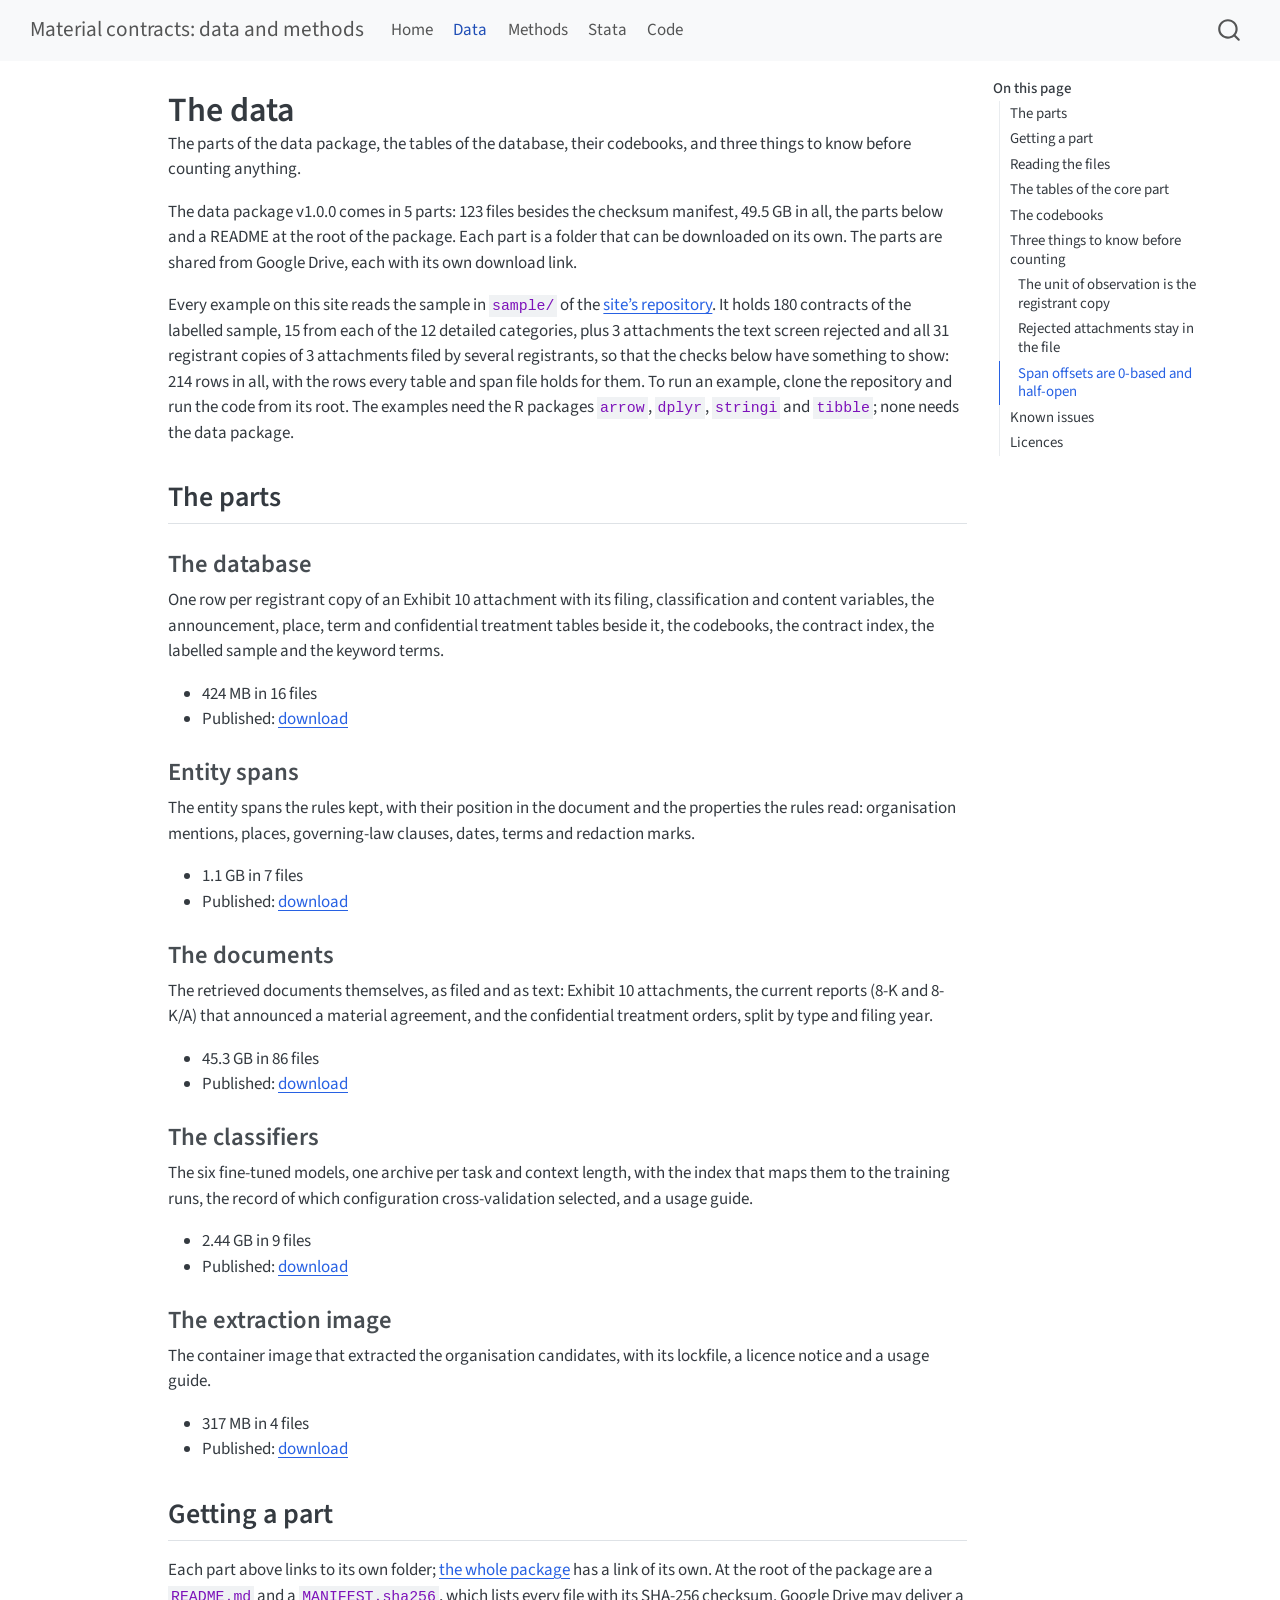
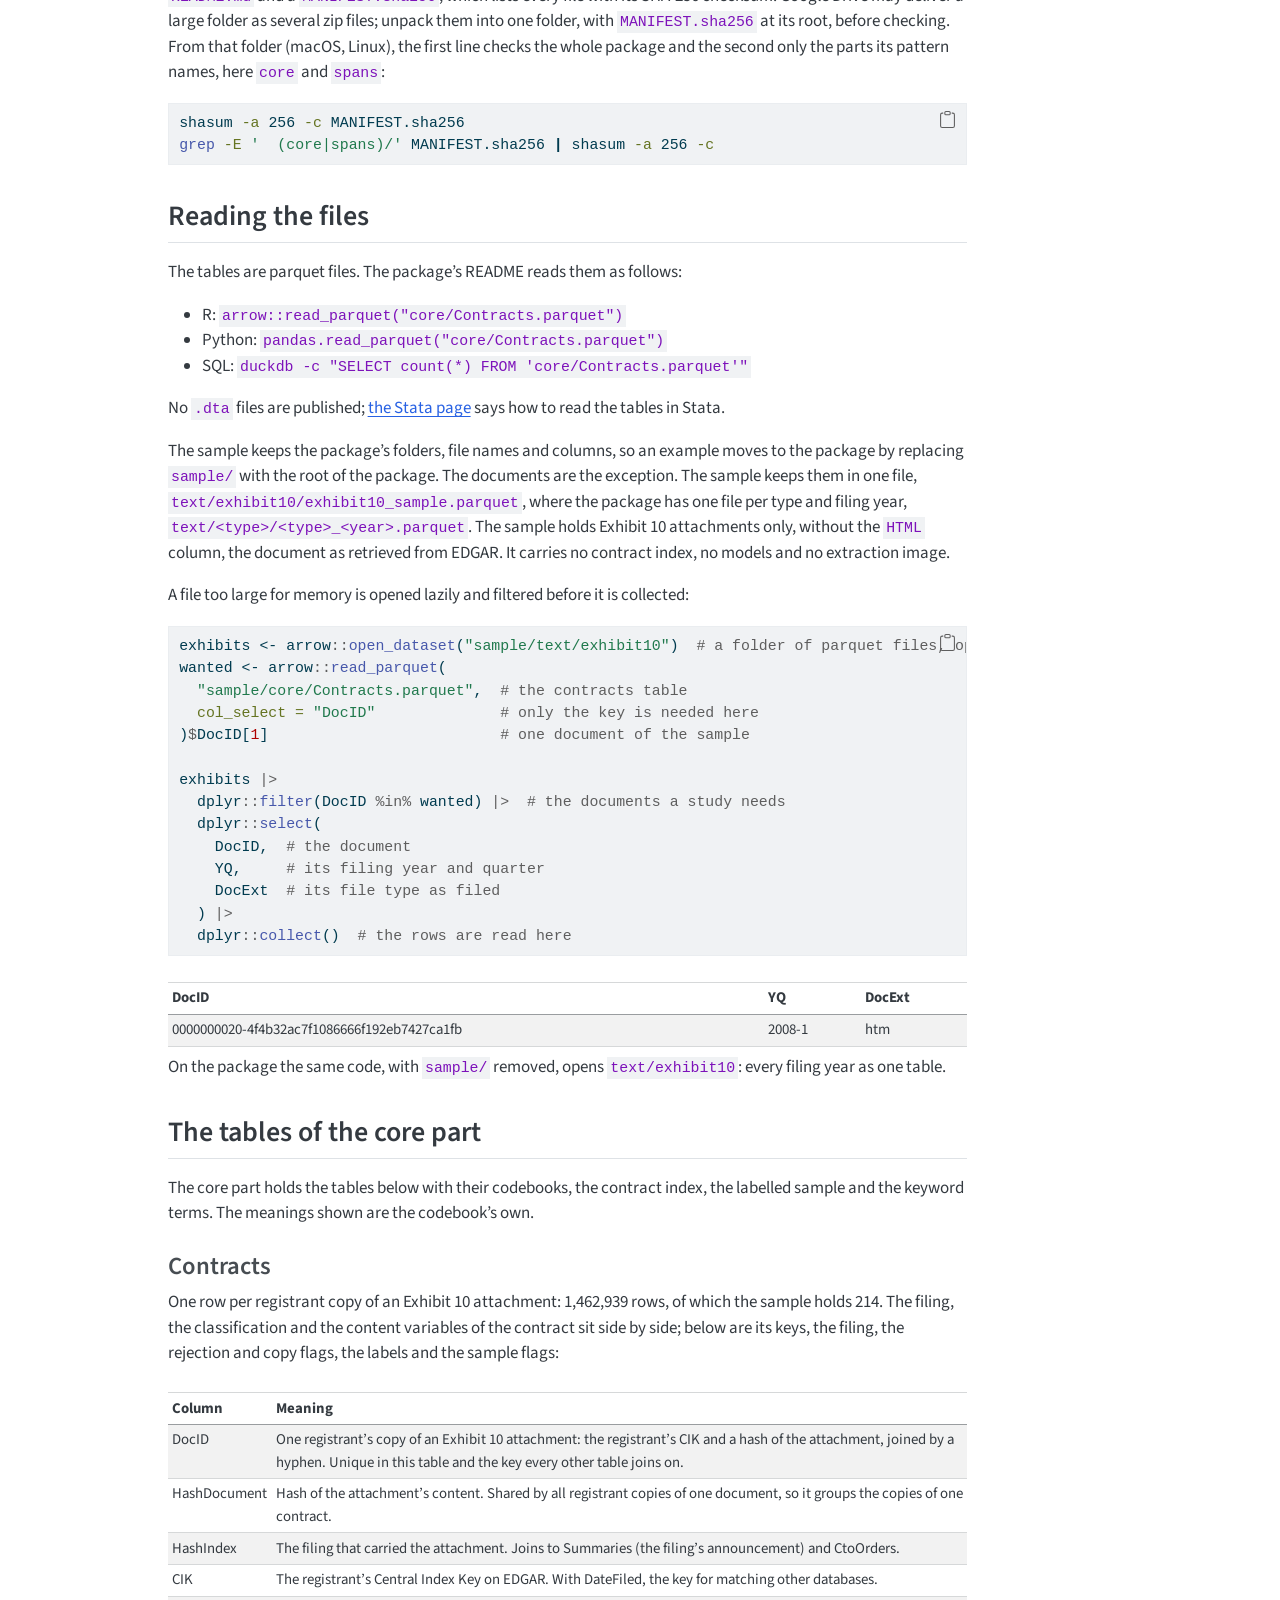
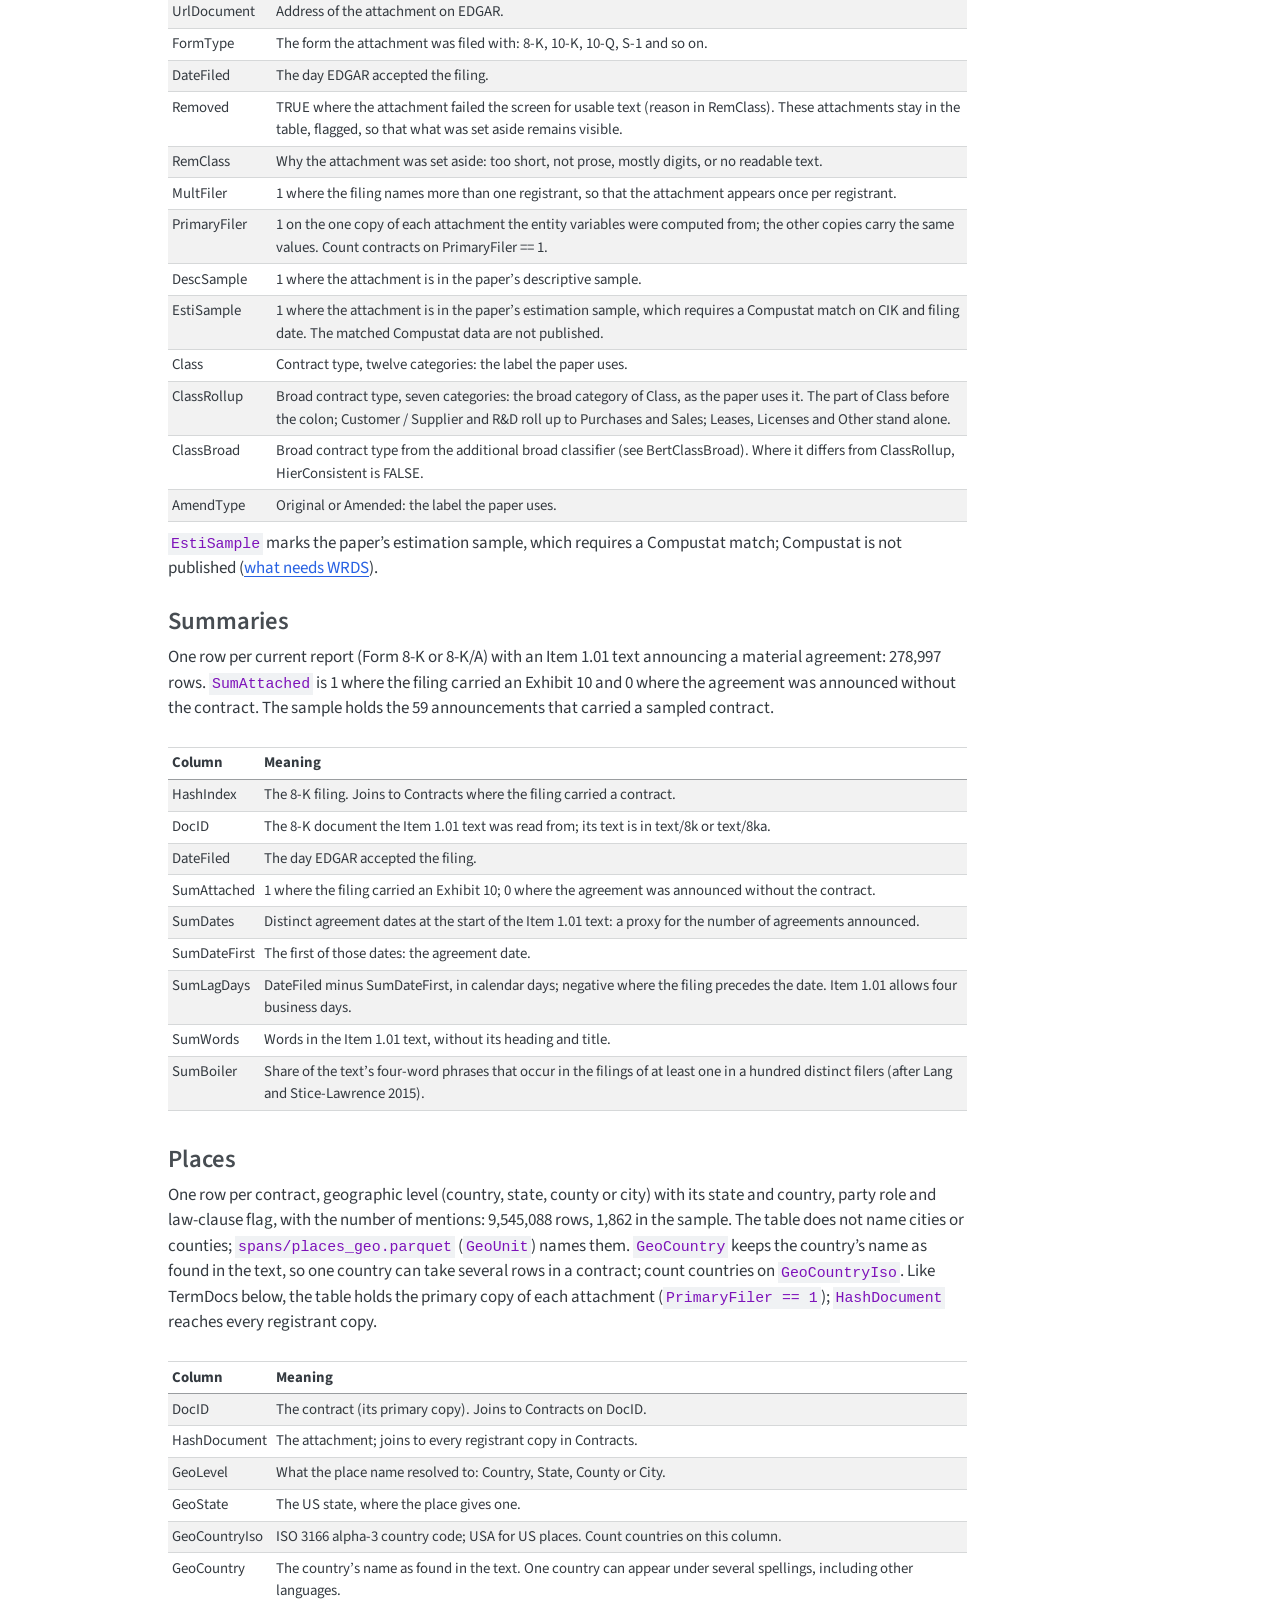
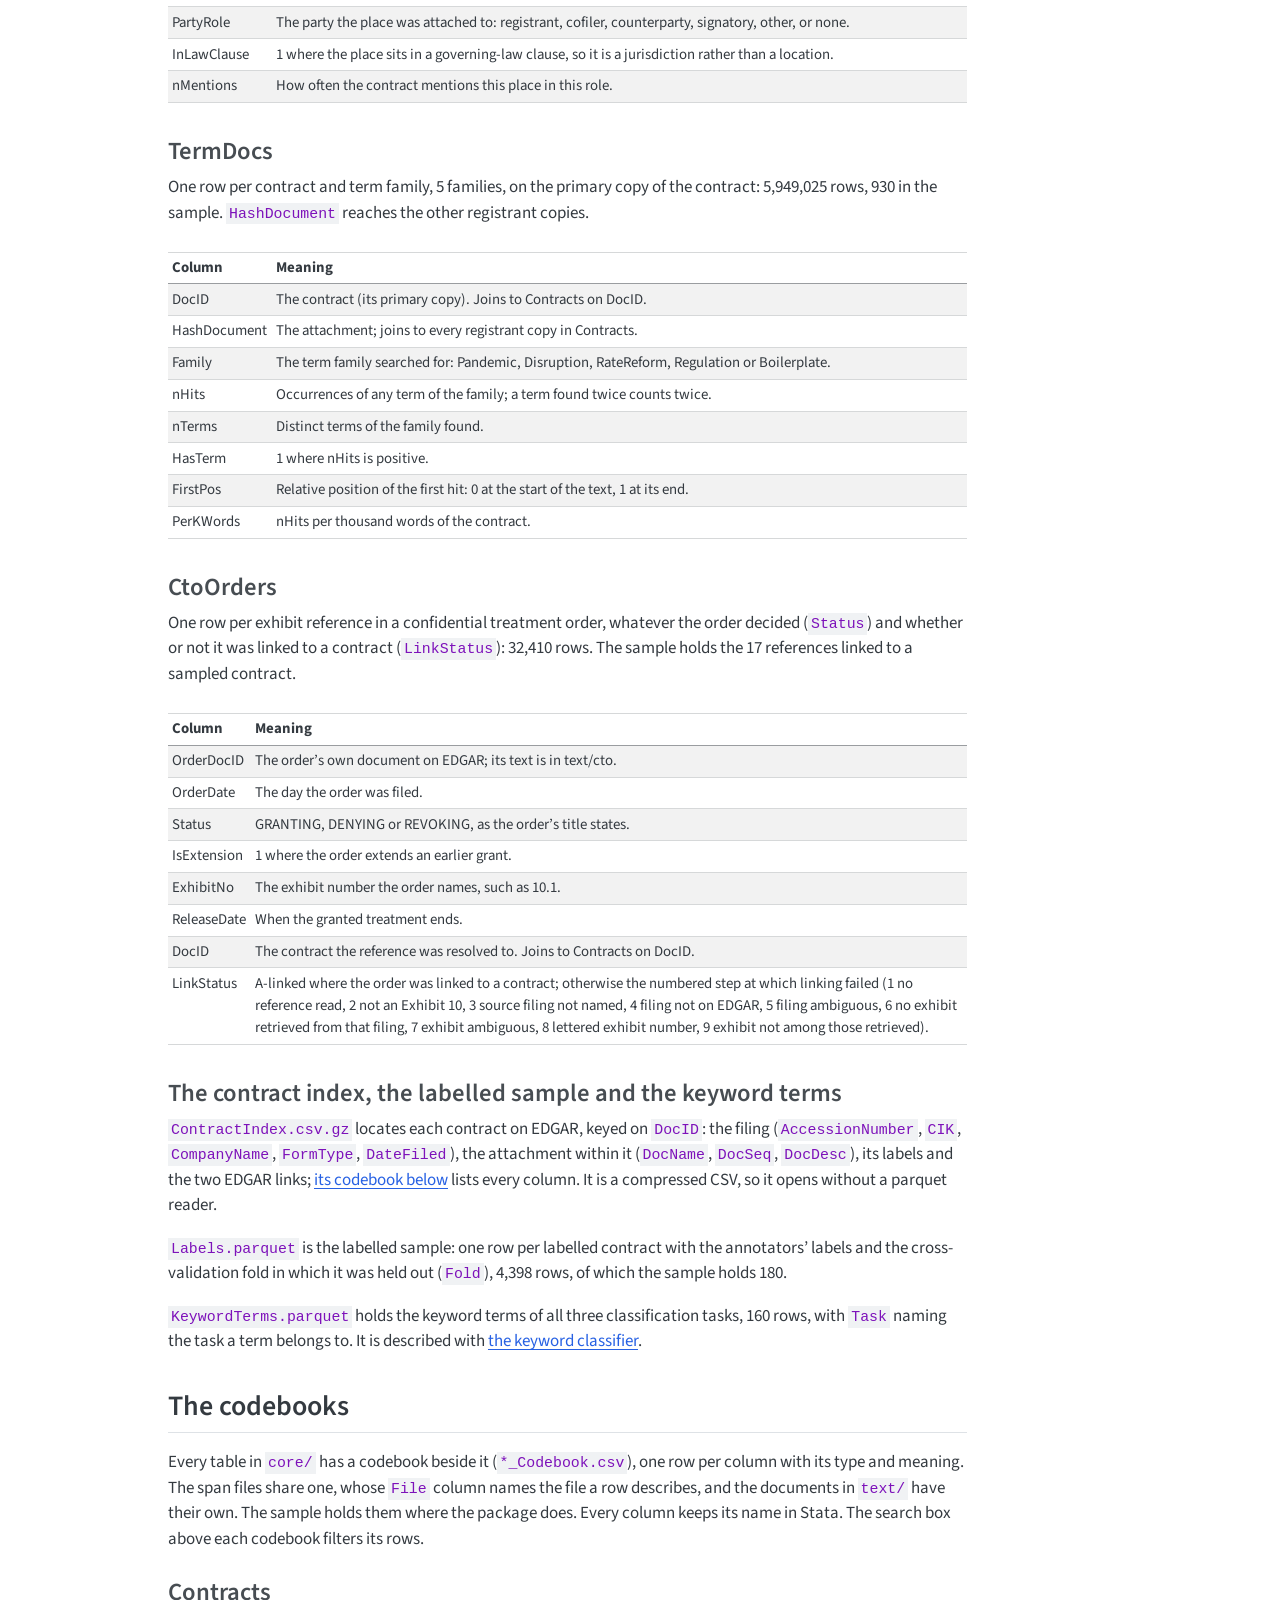
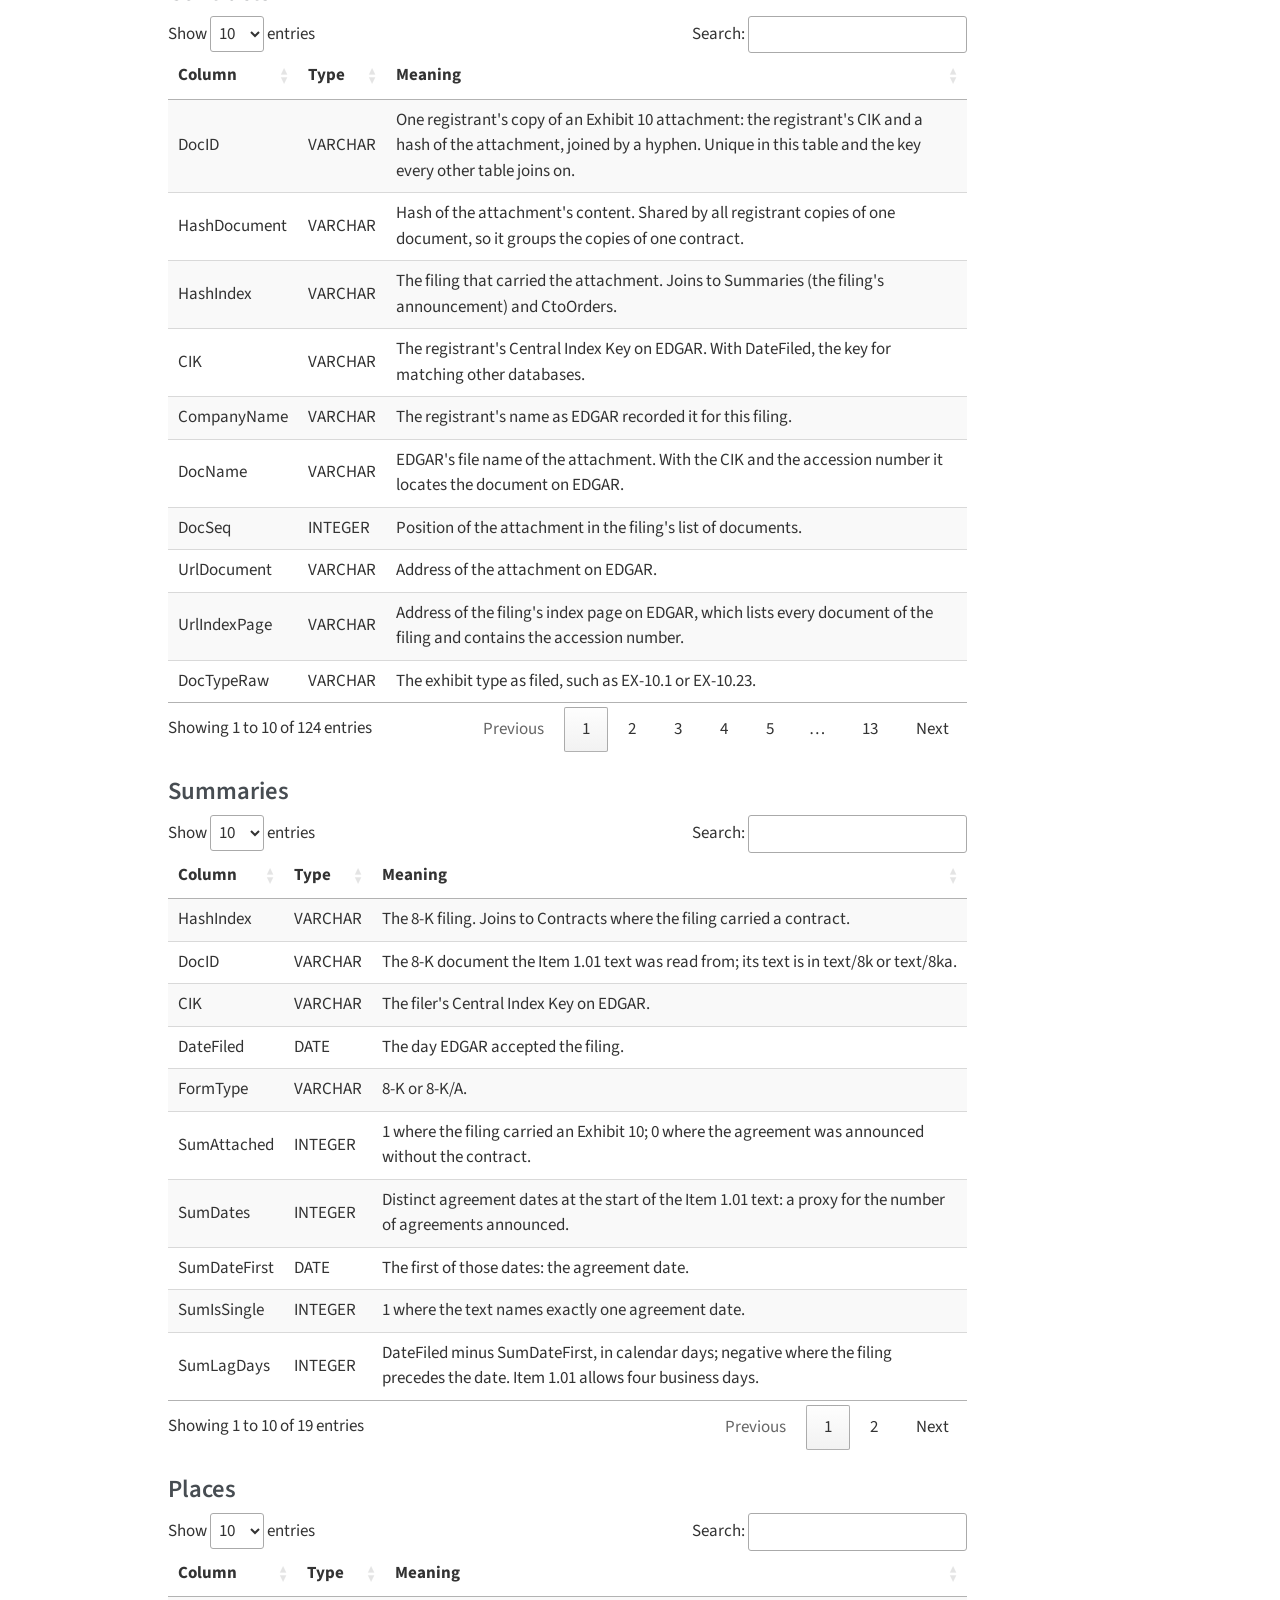
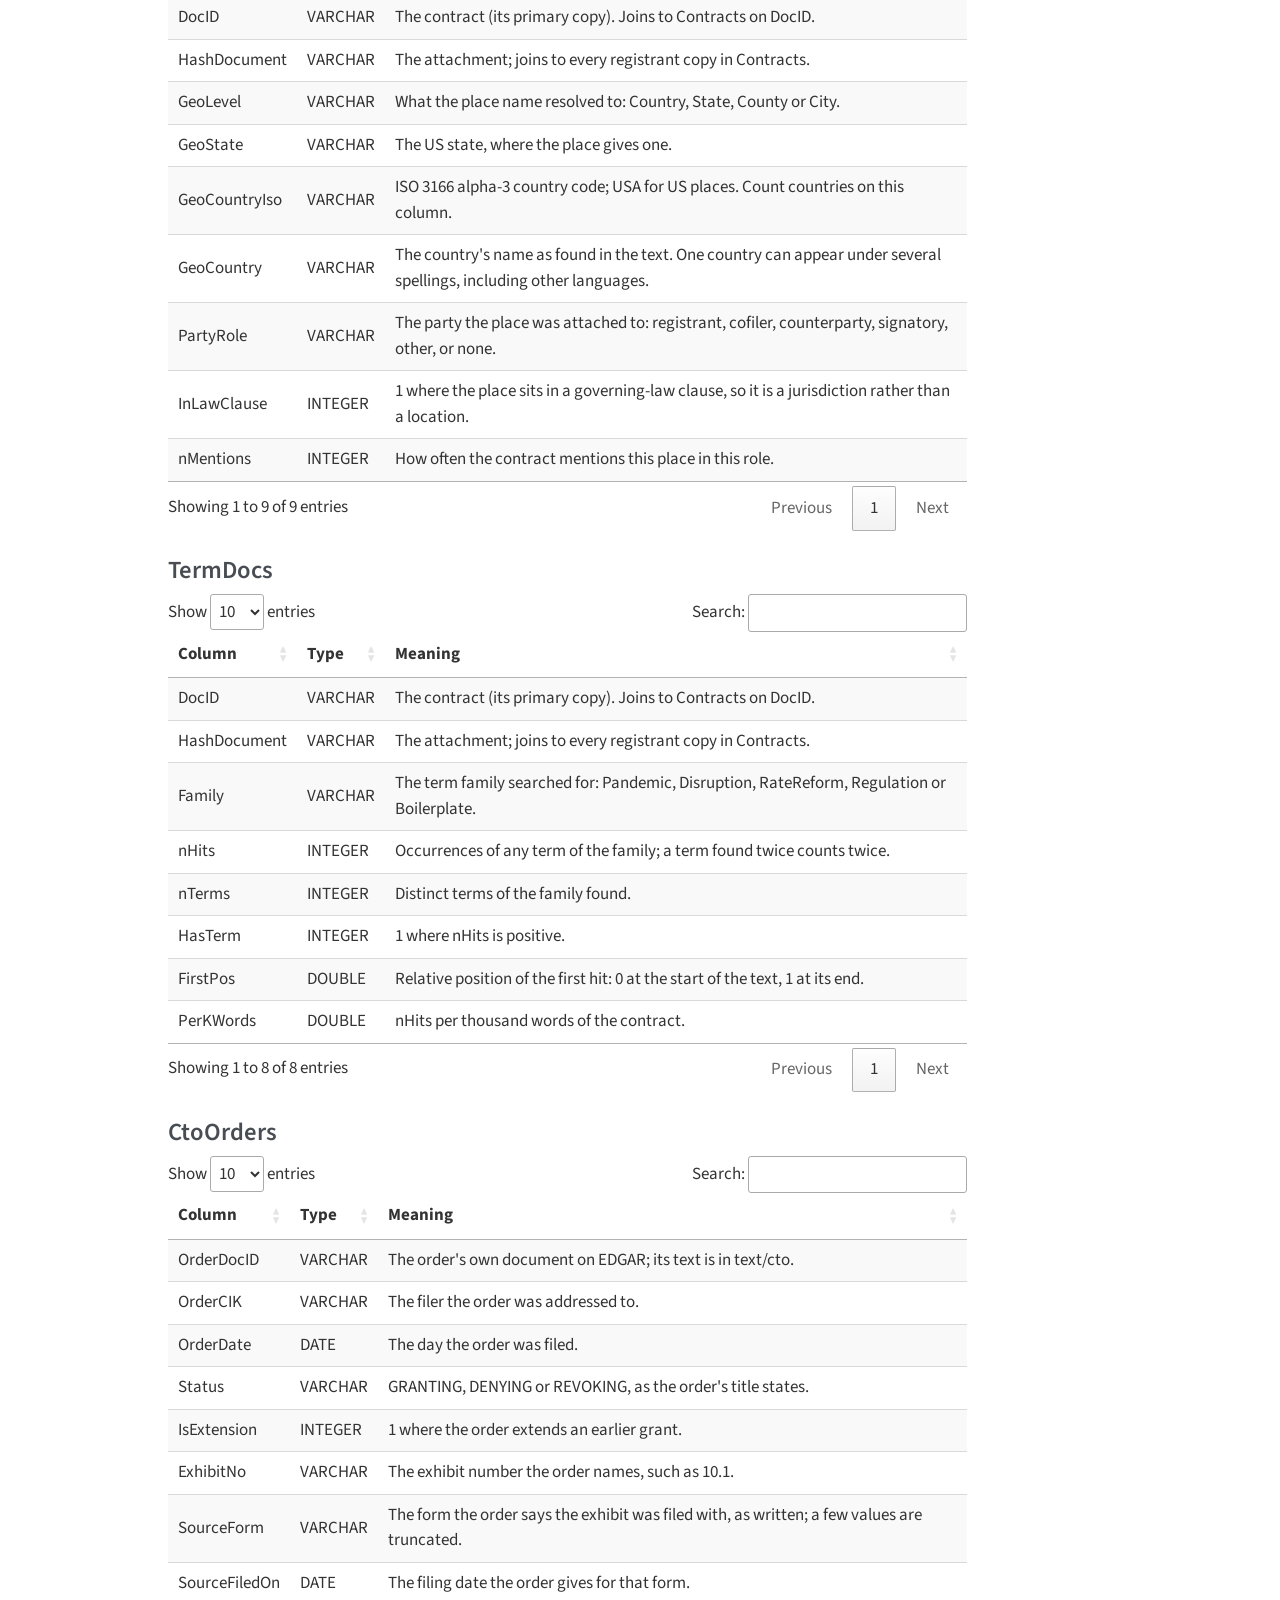
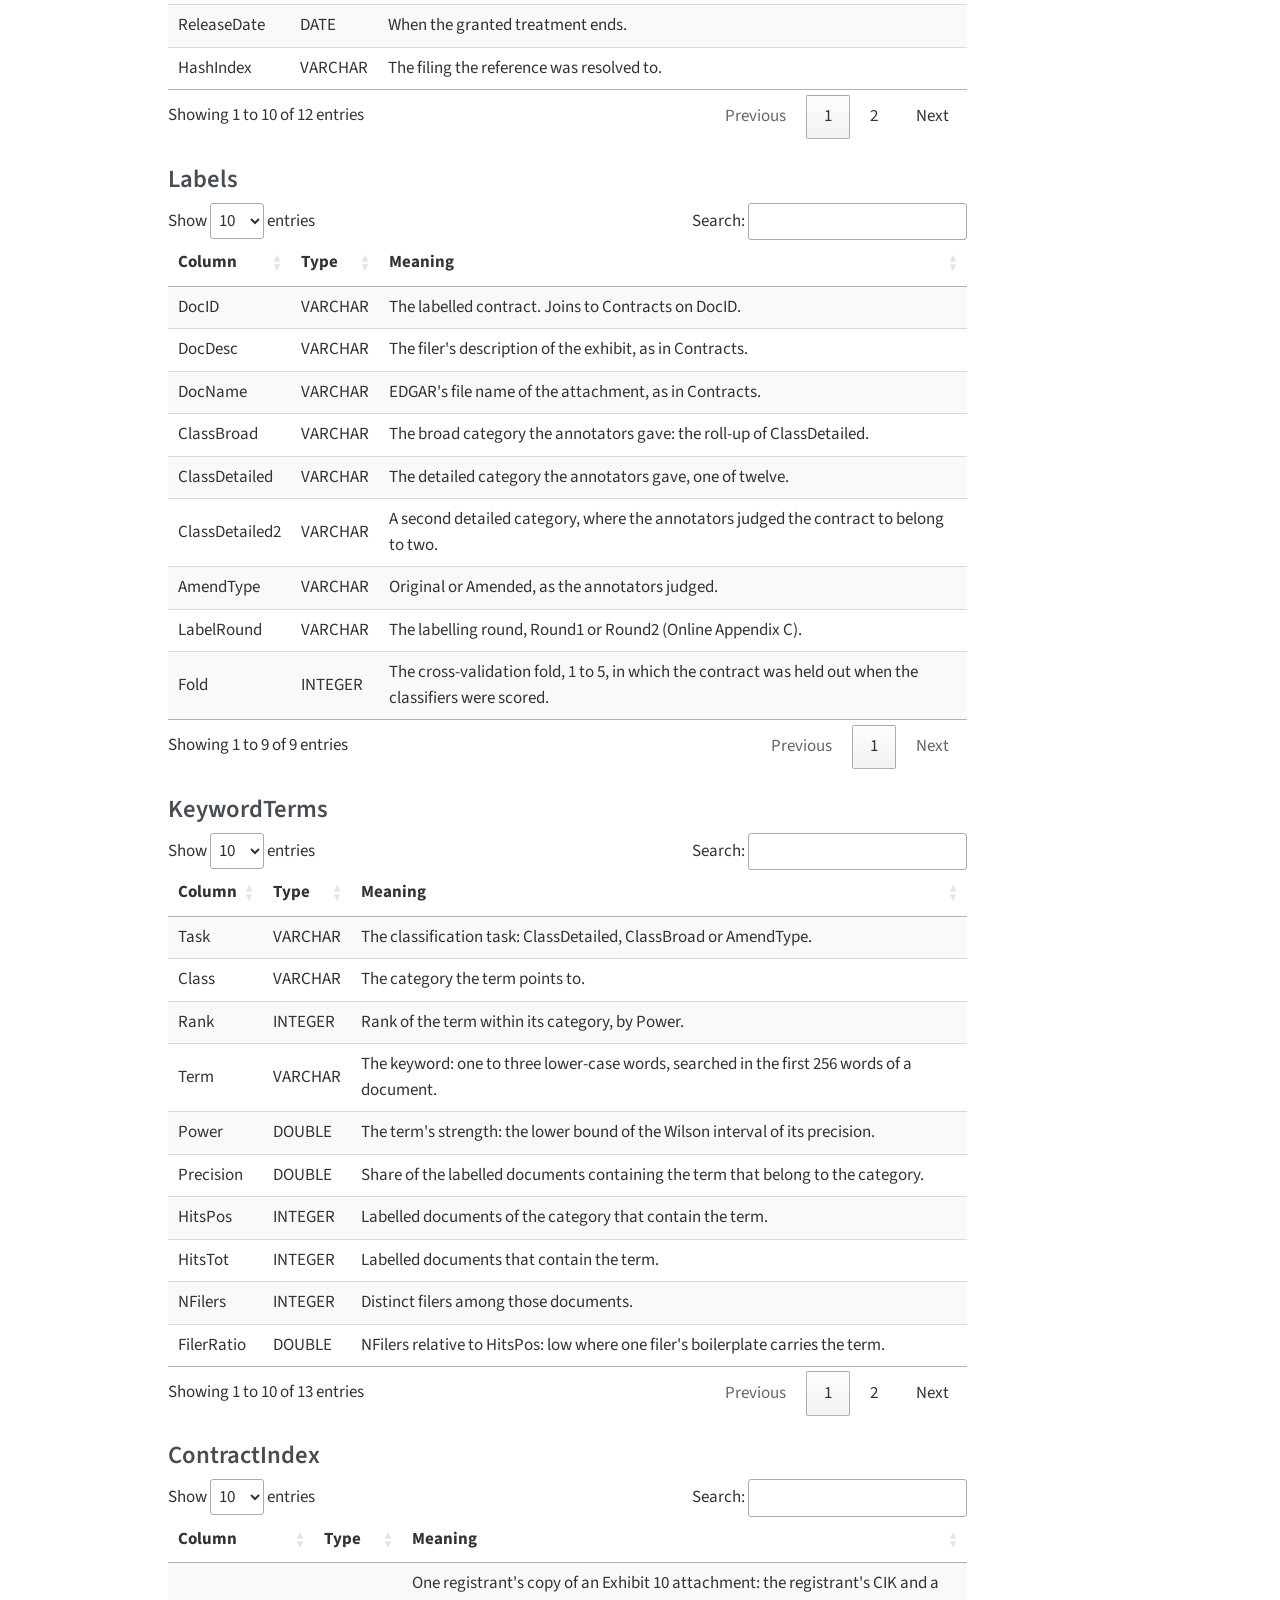
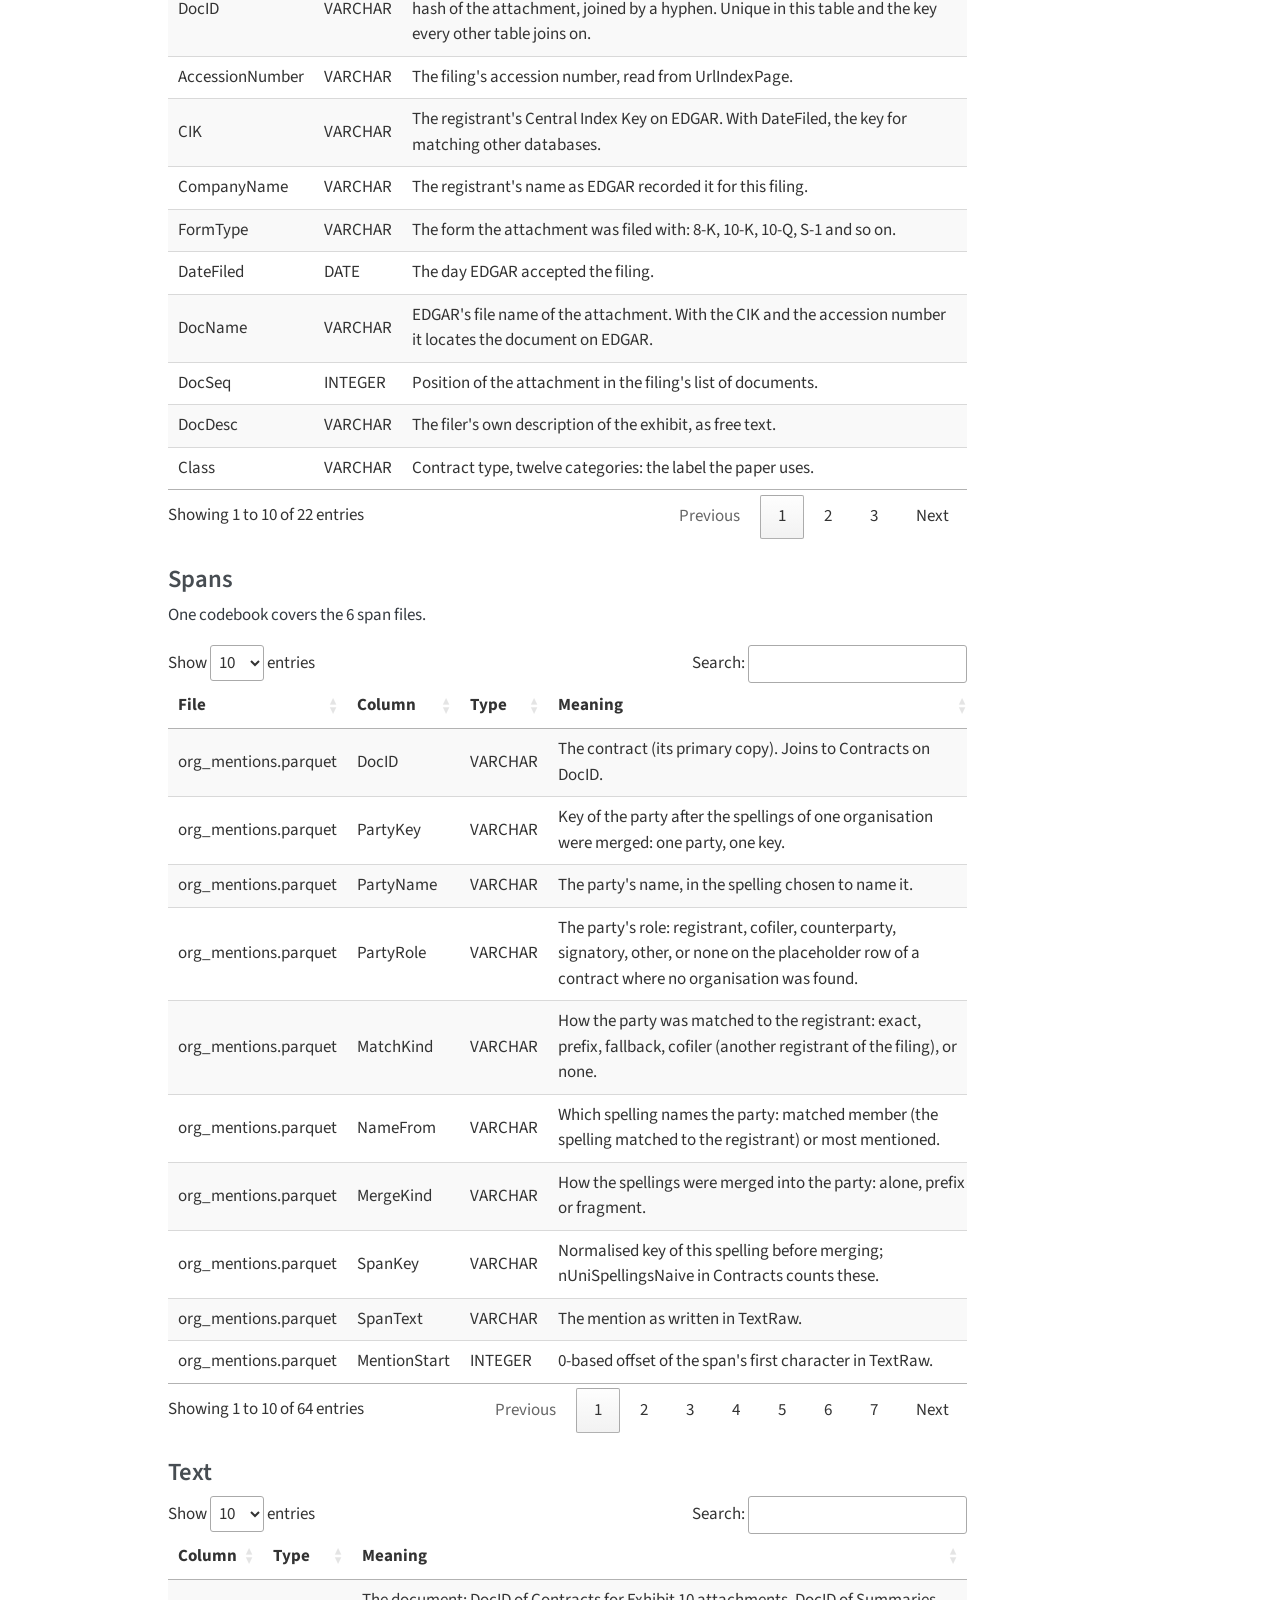
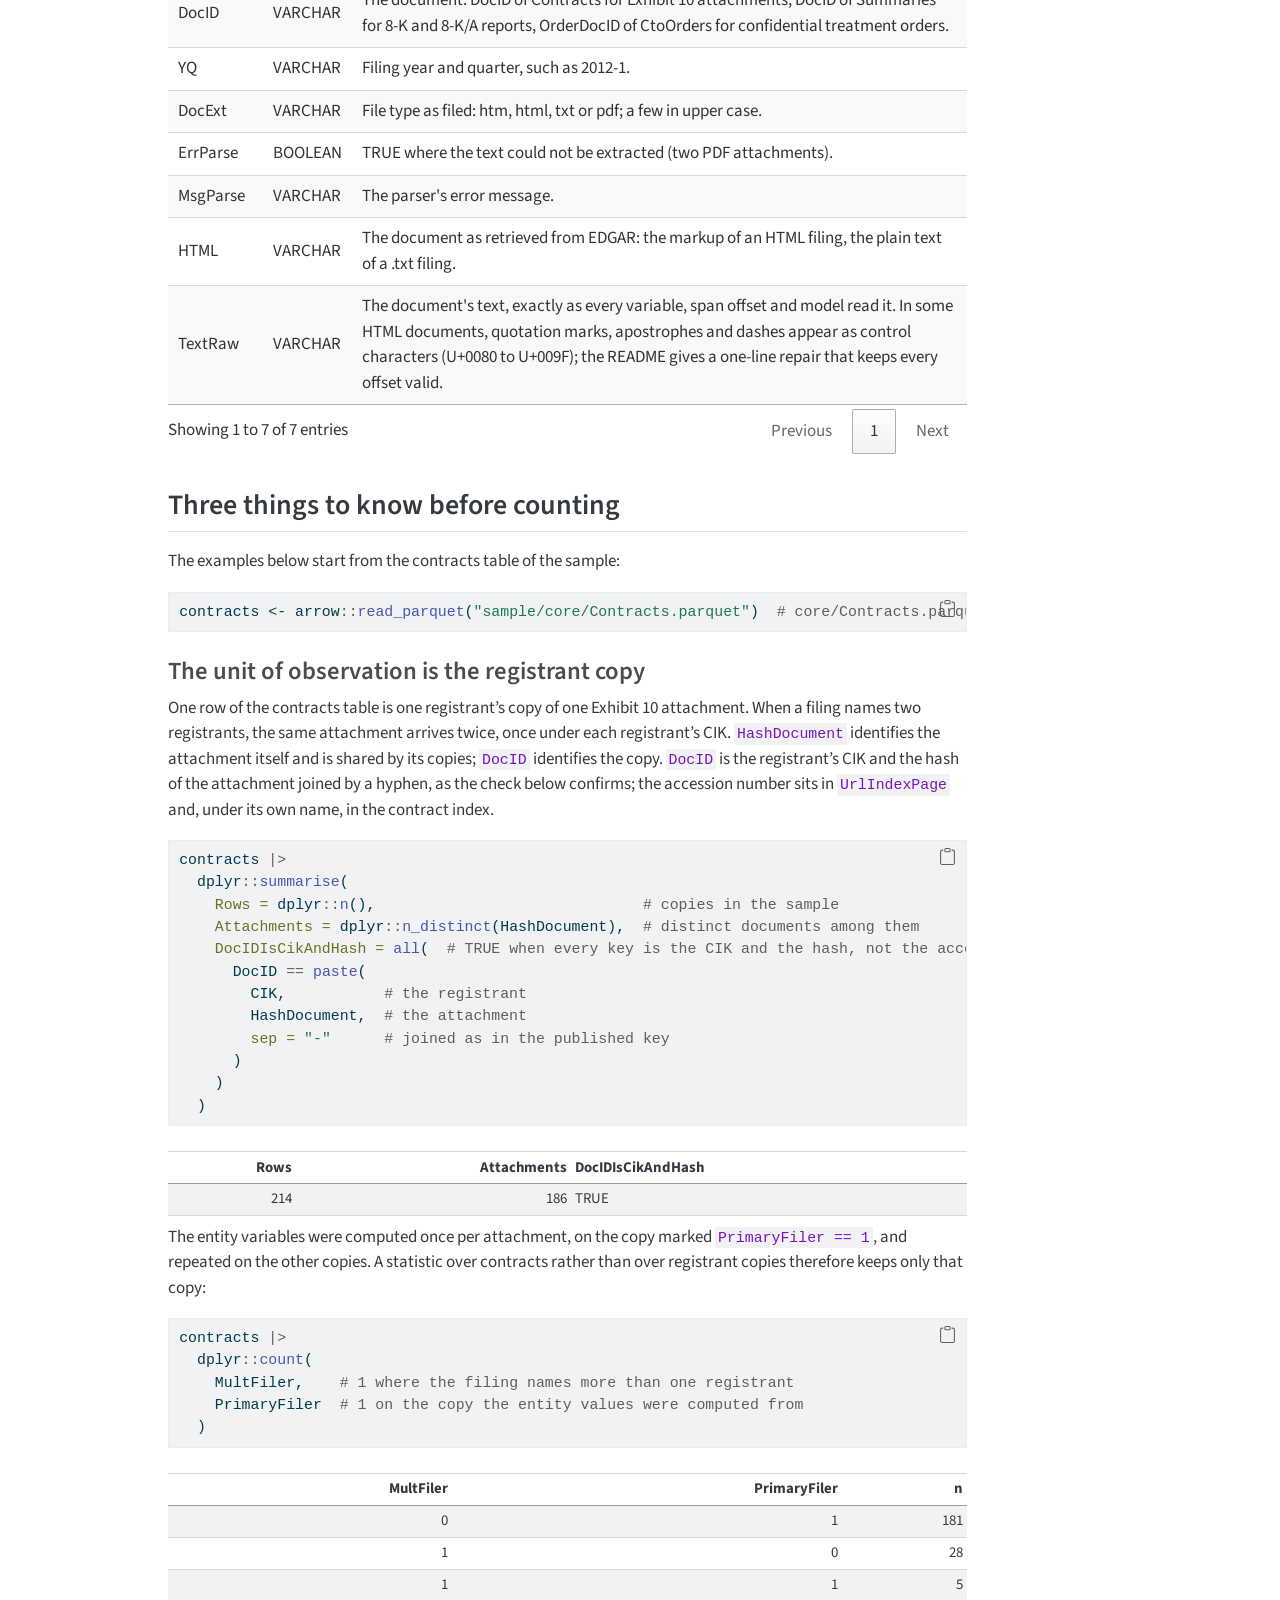
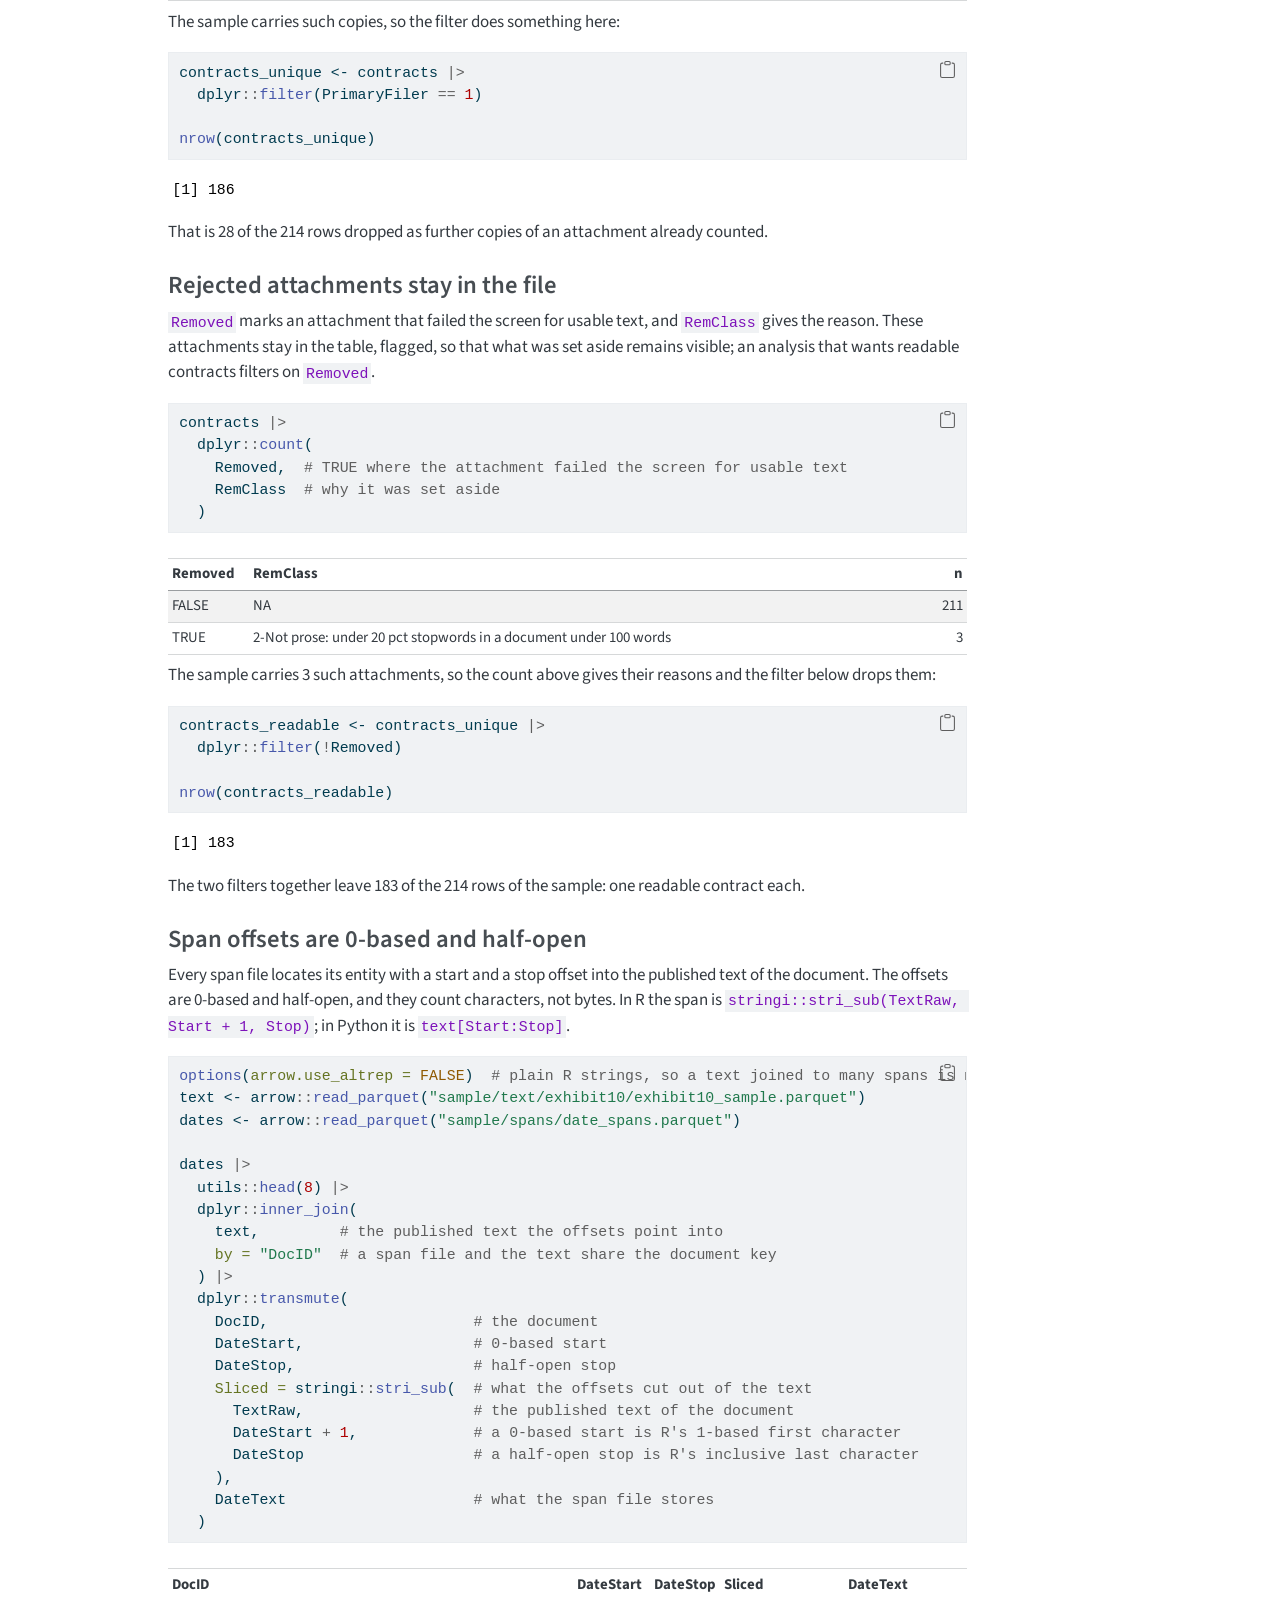
==== docs/data.html @ a5af2b68 "Publish the site of the data and methods, with data package v1.0.0" ====
<!DOCTYPE html>
<html xmlns="http://www.w3.org/1999/xhtml" lang="en-GB" xml:lang="en-GB"><head>

<meta charset="utf-8">
<meta name="generator" content="quarto-1.9.38">

<meta name="viewport" content="width=device-width, initial-scale=1.0, user-scalable=yes">

<meta name="description" content="The parts of the data package, the tables of the database, their codebooks, and three things to know before counting anything.">

<title>The data – Material contracts: data and methods</title>
<style>
/* Default styles provided by pandoc.
** See https://pandoc.org/MANUAL.html#variables-for-html for config info.
*/
code{white-space: pre-wrap;}
span.smallcaps{font-variant: small-caps;}
div.columns{display: flex; gap: min(4vw, 1.5em);}
div.column{flex: auto; overflow-x: auto;}
div.hanging-indent{margin-left: 1.5em; text-indent: -1.5em;}
ul.task-list{list-style: none;}
ul.task-list li input[type="checkbox"] {
  width: 0.8em;
  margin: 0 0.8em 0.2em -1em; /* quarto-specific, see https://github.com/quarto-dev/quarto-cli/issues/4556 */ 
  vertical-align: middle;
}
/* CSS for syntax highlighting */
html { -webkit-text-size-adjust: 100%; }
pre > code.sourceCode { white-space: pre; position: relative; }
pre > code.sourceCode > span { display: inline-block; line-height: 1.25; }
pre > code.sourceCode > span:empty { height: 1.2em; }
.sourceCode { overflow: visible; }
code.sourceCode > span { color: inherit; text-decoration: inherit; }
div.sourceCode { margin: 1em 0; }
pre.sourceCode { margin: 0; }
@media screen {
div.sourceCode { overflow: auto; }
}
@media print {
pre > code.sourceCode { white-space: pre-wrap; }
pre > code.sourceCode > span { text-indent: -5em; padding-left: 5em; }
}
pre.numberSource code
  { counter-reset: source-line 0; }
pre.numberSource code > span
  { position: relative; left: -4em; counter-increment: source-line; }
pre.numberSource code > span > a:first-child::before
  { content: counter(source-line);
    position: relative; left: -1em; text-align: right; vertical-align: baseline;
    border: none; display: inline-block;
    -webkit-touch-callout: none; -webkit-user-select: none;
    -khtml-user-select: none; -moz-user-select: none;
    -ms-user-select: none; user-select: none;
    padding: 0 4px; width: 4em;
  }
pre.numberSource { margin-left: 3em;  padding-left: 4px; }
div.sourceCode
  {   }
@media screen {
pre > code.sourceCode > span > a:first-child::before { text-decoration: underline; }
}
</style>


<script src="site_libs/quarto-nav/quarto-nav.js"></script>
<script src="site_libs/quarto-nav/headroom.min.js"></script>
<script src="site_libs/clipboard/clipboard.min.js"></script>
<script src="site_libs/quarto-search/autocomplete.umd.js"></script>
<script src="site_libs/quarto-search/fuse.min.js"></script>
<script src="site_libs/quarto-search/quarto-search.js"></script>
<meta name="quarto:offset" content="./">
<script src="site_libs/quarto-html/quarto.js" type="module"></script>
<script src="site_libs/quarto-html/tabsets/tabsets.js" type="module"></script>
<script src="site_libs/quarto-html/popper.min.js"></script>
<script src="site_libs/quarto-html/tippy.umd.min.js"></script>
<script src="site_libs/quarto-html/anchor.min.js"></script>
<link href="site_libs/quarto-html/tippy.css" rel="stylesheet">
<link href="site_libs/quarto-html/quarto-syntax-highlighting-15634bcf2e68342d4ad2dfa704d543f6.css" rel="stylesheet" id="quarto-text-highlighting-styles">
<script src="site_libs/bootstrap/bootstrap.min.js"></script>
<link href="site_libs/bootstrap/bootstrap-icons.css" rel="stylesheet">
<link href="site_libs/bootstrap/bootstrap-6388ad00bb6ecaefa25b9a98db1edf18.min.css" rel="stylesheet" append-hash="true" id="quarto-bootstrap" data-mode="light">
<script id="quarto-search-options" type="application/json">{
  "location": "navbar",
  "copy-button": false,
  "collapse-after": 3,
  "panel-placement": "end",
  "type": "overlay",
  "limit": 50,
  "keyboard-shortcut": [
    "f",
    "/",
    "s"
  ],
  "show-item-context": false,
  "language": {
    "search-no-results-text": "No results",
    "search-matching-documents-text": "matching documents",
    "search-copy-link-title": "Copy link to search",
    "search-hide-matches-text": "Hide additional matches",
    "search-more-match-text": "more match in this document",
    "search-more-matches-text": "more matches in this document",
    "search-clear-button-title": "Clear",
    "search-text-placeholder": "",
    "search-detached-cancel-button-title": "Cancel",
    "search-submit-button-title": "Submit",
    "search-label": "Search"
  }
}</script>
<link href="site_libs/htmltools-fill-0.5.9/fill.css" rel="stylesheet">
<script src="site_libs/htmlwidgets-1.6.4/htmlwidgets.js"></script>
<link href="site_libs/datatables-css-0.0.0/datatables-crosstalk.css" rel="stylesheet">
<script src="site_libs/datatables-binding-0.34.0/datatables.js"></script>
<script src="site_libs/jquery-3.6.0/jquery-3.6.0.min.js"></script>
<link href="site_libs/dt-core-1.13.6/css/jquery.dataTables.min.css" rel="stylesheet">
<link href="site_libs/dt-core-1.13.6/css/jquery.dataTables.extra.css" rel="stylesheet">
<script src="site_libs/dt-core-1.13.6/js/jquery.dataTables.min.js"></script>
<link href="site_libs/crosstalk-1.2.2/css/crosstalk.min.css" rel="stylesheet">
<script src="site_libs/crosstalk-1.2.2/js/crosstalk.min.js"></script>


<link rel="stylesheet" href="styles.css">
</head>

<body class="nav-fixed quarto-light">

<div id="quarto-search-results"></div>
  <header id="quarto-header" class="headroom fixed-top">
    <nav class="navbar navbar-expand-lg " data-bs-theme="dark">
      <div class="navbar-container container-fluid">
      <div class="navbar-brand-container mx-auto">
    <a class="navbar-brand" href="./index.html">
    <span class="navbar-title">Material contracts: data and methods</span>
    </a>
  </div>
            <div id="quarto-search" class="" title="Search"></div>
          <button class="navbar-toggler" type="button" data-bs-toggle="collapse" data-bs-target="#navbarCollapse" aria-controls="navbarCollapse" role="menu" aria-expanded="false" aria-label="Toggle navigation" onclick="if (window.quartoToggleHeadroom) { window.quartoToggleHeadroom(); }">
  <span class="navbar-toggler-icon"></span>
</button>
          <div class="collapse navbar-collapse" id="navbarCollapse">
            <ul class="navbar-nav navbar-nav-scroll me-auto">
  <li class="nav-item">
    <a class="nav-link" href="./index.html"> 
<span class="menu-text">Home</span></a>
  </li>  
  <li class="nav-item">
    <a class="nav-link active" href="./data.html" aria-current="page"> 
<span class="menu-text">Data</span></a>
  </li>  
  <li class="nav-item">
    <a class="nav-link" href="./methods.html"> 
<span class="menu-text">Methods</span></a>
  </li>  
  <li class="nav-item">
    <a class="nav-link" href="./stata.html"> 
<span class="menu-text">Stata</span></a>
  </li>  
  <li class="nav-item">
    <a class="nav-link" href="./reproduce.html"> 
<span class="menu-text">Code</span></a>
  </li>  
</ul>
          </div> <!-- /navcollapse -->
            <div class="quarto-navbar-tools">
</div>
      </div> <!-- /container-fluid -->
    </nav>
</header>
<!-- content -->
<div id="quarto-content" class="quarto-container page-columns page-rows-contents page-layout-article page-navbar">
<!-- sidebar -->
<!-- margin-sidebar -->
    <div id="quarto-margin-sidebar" class="sidebar margin-sidebar">
        <nav id="TOC" role="doc-toc" class="toc-active">
    <h2 id="toc-title">On this page</h2>
   
  <ul>
  <li><a href="#the-parts" id="toc-the-parts" class="nav-link active" data-scroll-target="#the-parts">The parts</a>
  <ul class="collapse">
  <li><a href="#part-core" id="toc-part-core" class="nav-link" data-scroll-target="#part-core">The database</a></li>
  <li><a href="#part-spans" id="toc-part-spans" class="nav-link" data-scroll-target="#part-spans">Entity spans</a></li>
  <li><a href="#part-text" id="toc-part-text" class="nav-link" data-scroll-target="#part-text">The documents</a></li>
  <li><a href="#part-models" id="toc-part-models" class="nav-link" data-scroll-target="#part-models">The classifiers</a></li>
  <li><a href="#part-lexnlp" id="toc-part-lexnlp" class="nav-link" data-scroll-target="#part-lexnlp">The extraction image</a></li>
  </ul></li>
  <li><a href="#getting-a-part" id="toc-getting-a-part" class="nav-link" data-scroll-target="#getting-a-part">Getting a part</a></li>
  <li><a href="#reading-the-files" id="toc-reading-the-files" class="nav-link" data-scroll-target="#reading-the-files">Reading the files</a></li>
  <li><a href="#the-tables-of-the-core-part" id="toc-the-tables-of-the-core-part" class="nav-link" data-scroll-target="#the-tables-of-the-core-part">The tables of the core part</a>
  <ul class="collapse">
  <li><a href="#contracts" id="toc-contracts" class="nav-link" data-scroll-target="#contracts">Contracts</a></li>
  <li><a href="#summaries" id="toc-summaries" class="nav-link" data-scroll-target="#summaries">Summaries</a></li>
  <li><a href="#places" id="toc-places" class="nav-link" data-scroll-target="#places">Places</a></li>
  <li><a href="#termdocs" id="toc-termdocs" class="nav-link" data-scroll-target="#termdocs">TermDocs</a></li>
  <li><a href="#ctoorders" id="toc-ctoorders" class="nav-link" data-scroll-target="#ctoorders">CtoOrders</a></li>
  <li><a href="#the-contract-index-the-labelled-sample-and-the-keyword-terms" id="toc-the-contract-index-the-labelled-sample-and-the-keyword-terms" class="nav-link" data-scroll-target="#the-contract-index-the-labelled-sample-and-the-keyword-terms">The contract index, the labelled sample and the keyword terms</a></li>
  </ul></li>
  <li><a href="#the-codebooks" id="toc-the-codebooks" class="nav-link" data-scroll-target="#the-codebooks">The codebooks</a>
  <ul class="collapse">
  <li><a href="#contracts-1" id="toc-contracts-1" class="nav-link" data-scroll-target="#contracts-1">Contracts</a></li>
  <li><a href="#summaries-1" id="toc-summaries-1" class="nav-link" data-scroll-target="#summaries-1">Summaries</a></li>
  <li><a href="#places-1" id="toc-places-1" class="nav-link" data-scroll-target="#places-1">Places</a></li>
  <li><a href="#termdocs-1" id="toc-termdocs-1" class="nav-link" data-scroll-target="#termdocs-1">TermDocs</a></li>
  <li><a href="#ctoorders-1" id="toc-ctoorders-1" class="nav-link" data-scroll-target="#ctoorders-1">CtoOrders</a></li>
  <li><a href="#labels" id="toc-labels" class="nav-link" data-scroll-target="#labels">Labels</a></li>
  <li><a href="#keywordterms" id="toc-keywordterms" class="nav-link" data-scroll-target="#keywordterms">KeywordTerms</a></li>
  <li><a href="#contractindex" id="toc-contractindex" class="nav-link" data-scroll-target="#contractindex">ContractIndex</a></li>
  <li><a href="#spans" id="toc-spans" class="nav-link" data-scroll-target="#spans">Spans</a></li>
  <li><a href="#text" id="toc-text" class="nav-link" data-scroll-target="#text">Text</a></li>
  </ul></li>
  <li><a href="#three-things-to-know-before-counting" id="toc-three-things-to-know-before-counting" class="nav-link" data-scroll-target="#three-things-to-know-before-counting">Three things to know before counting</a>
  <ul class="collapse">
  <li><a href="#the-unit-of-observation-is-the-registrant-copy" id="toc-the-unit-of-observation-is-the-registrant-copy" class="nav-link" data-scroll-target="#the-unit-of-observation-is-the-registrant-copy">The unit of observation is the registrant copy</a></li>
  <li><a href="#rejected-attachments-stay-in-the-file" id="toc-rejected-attachments-stay-in-the-file" class="nav-link" data-scroll-target="#rejected-attachments-stay-in-the-file">Rejected attachments stay in the file</a></li>
  <li><a href="#span-offsets-are-0-based-and-half-open" id="toc-span-offsets-are-0-based-and-half-open" class="nav-link" data-scroll-target="#span-offsets-are-0-based-and-half-open">Span offsets are 0-based and half-open</a></li>
  </ul></li>
  <li><a href="#known-issues" id="toc-known-issues" class="nav-link" data-scroll-target="#known-issues">Known issues</a>
  <ul class="collapse">
  <li><a href="#not-in-the-package" id="toc-not-in-the-package" class="nav-link" data-scroll-target="#not-in-the-package">Not in the package</a></li>
  </ul></li>
  <li><a href="#licences" id="toc-licences" class="nav-link" data-scroll-target="#licences">Licences</a></li>
  </ul>
</nav>
    </div>
<!-- main -->
<main class="content" id="quarto-document-content">

<header id="title-block-header" class="quarto-title-block default">
<div class="quarto-title">
<h1 class="title">The data</h1>
</div>

<div>
  <div class="description">
    The parts of the data package, the tables of the database, their codebooks, and three things to know before counting anything.
  </div>
</div>


<div class="quarto-title-meta">

    
  
    
  </div>
  


</header>


<p>The data package v1.0.0 comes in 5 parts: 123 files besides the checksum manifest, 49.5 GB in all, the parts below and a README at the root of the package. Each part is a folder that can be downloaded on its own. The parts are shared from Google Drive, each with its own download link.</p>
<p>Every example on this site reads the sample in <code>sample/</code> of the <a href="https://github.com/MatthiasUckert/matcon-data-and-methods">site’s repository</a>. It holds 180 contracts of the labelled sample, 15 from each of the 12 detailed categories, plus 3 attachments the text screen rejected and all 31 registrant copies of 3 attachments filed by several registrants, so that the checks below have something to show: 214 rows in all, with the rows every table and span file holds for them. To run an example, clone the repository and run the code from its root. The examples need the R packages <code>arrow</code>, <code>dplyr</code>, <code>stringi</code> and <code>tibble</code>; none needs the data package.</p>
<section id="the-parts" class="level2">
<h2 class="anchored" data-anchor-id="the-parts">The parts</h2>
<section id="part-core" class="level3">
<h3 class="anchored" data-anchor-id="part-core">The database</h3>
<p>One row per registrant copy of an Exhibit 10 attachment with its filing, classification and content variables, the announcement, place, term and confidential treatment tables beside it, the codebooks, the contract index, the labelled sample and the keyword terms.</p>
<ul>
<li>424 MB in 16 files</li>
<li>Published: <a href="https://drive.google.com/drive/folders/1TVtgPPk6wIJqkSEZ1HrcY3JE4OHD1TWn">download</a></li>
</ul>
</section>
<section id="part-spans" class="level3">
<h3 class="anchored" data-anchor-id="part-spans">Entity spans</h3>
<p>The entity spans the rules kept, with their position in the document and the properties the rules read: organisation mentions, places, governing-law clauses, dates, terms and redaction marks.</p>
<ul>
<li>1.1 GB in 7 files</li>
<li>Published: <a href="https://drive.google.com/drive/folders/1OYP5qXm-alxnOZHFf8U6ttxiC5rua0IG">download</a></li>
</ul>
</section>
<section id="part-text" class="level3">
<h3 class="anchored" data-anchor-id="part-text">The documents</h3>
<p>The retrieved documents themselves, as filed and as text: Exhibit 10 attachments, the current reports (8-K and 8-K/A) that announced a material agreement, and the confidential treatment orders, split by type and filing year.</p>
<ul>
<li>45.3 GB in 86 files</li>
<li>Published: <a href="https://drive.google.com/drive/folders/1ZW-uD3YOpIUab9_tT1ImY-gOCQDMV8t5">download</a></li>
</ul>
</section>
<section id="part-models" class="level3">
<h3 class="anchored" data-anchor-id="part-models">The classifiers</h3>
<p>The six fine-tuned models, one archive per task and context length, with the index that maps them to the training runs, the record of which configuration cross-validation selected, and a usage guide.</p>
<ul>
<li>2.44 GB in 9 files</li>
<li>Published: <a href="https://drive.google.com/drive/folders/1cSxD2rfEU3xtl4_MtJmINm11TPKmRoVj">download</a></li>
</ul>
</section>
<section id="part-lexnlp" class="level3">
<h3 class="anchored" data-anchor-id="part-lexnlp">The extraction image</h3>
<p>The container image that extracted the organisation candidates, with its lockfile, a licence notice and a usage guide.</p>
<ul>
<li>317 MB in 4 files</li>
<li>Published: <a href="https://drive.google.com/drive/folders/1LzRUbMb9bG-V6fIi3xDmjCaOxsnYEi1G">download</a></li>
</ul>
</section>
</section>
<section id="getting-a-part" class="level2">
<h2 class="anchored" data-anchor-id="getting-a-part">Getting a part</h2>
<p>Each part above links to its own folder; <a href="https://drive.google.com/drive/folders/16w8-Tuy5eYop_h9YihSFGZT7DniN-Il7">the whole package</a> has a link of its own. At the root of the package are a <code>README.md</code> and a <code>MANIFEST.sha256</code>, which lists every file with its SHA-256 checksum. Google Drive may deliver a large folder as several zip files; unpack them into one folder, with <code>MANIFEST.sha256</code> at its root, before checking. From that folder (macOS, Linux), the first line checks the whole package and the second only the parts its pattern names, here <code>core</code> and <code>spans</code>:</p>
<div class="code-copy-outer-scaffold"><div class="sourceCode" id="cb1"><pre class="sourceCode bash code-with-copy"><code class="sourceCode bash"><span id="cb1-1"><a href="#cb1-1" aria-hidden="true" tabindex="-1"></a><span class="ex">shasum</span> <span class="at">-a</span> 256 <span class="at">-c</span> MANIFEST.sha256</span>
<span id="cb1-2"><a href="#cb1-2" aria-hidden="true" tabindex="-1"></a><span class="fu">grep</span> <span class="at">-E</span> <span class="st">'  (core|spans)/'</span> MANIFEST.sha256 <span class="kw">|</span> <span class="ex">shasum</span> <span class="at">-a</span> 256 <span class="at">-c</span></span></code></pre></div><button title="Copy to Clipboard" class="code-copy-button"><i class="bi"></i></button></div>
</section>
<section id="reading-the-files" class="level2">
<h2 class="anchored" data-anchor-id="reading-the-files">Reading the files</h2>
<p>The tables are parquet files. The package’s README reads them as follows:</p>
<ul>
<li>R: <code>arrow::read_parquet("core/Contracts.parquet")</code></li>
<li>Python: <code>pandas.read_parquet("core/Contracts.parquet")</code></li>
<li>SQL: <code>duckdb -c "SELECT count(*) FROM 'core/Contracts.parquet'"</code></li>
</ul>
<p>No <code>.dta</code> files are published; <a href="./stata.html">the Stata page</a> says how to read the tables in Stata.</p>
<p>The sample keeps the package’s folders, file names and columns, so an example moves to the package by replacing <code>sample/</code> with the root of the package. The documents are the exception. The sample keeps them in one file, <code>text/exhibit10/exhibit10_sample.parquet</code>, where the package has one file per type and filing year, <code>text/&lt;type&gt;/&lt;type&gt;_&lt;year&gt;.parquet</code>. The sample holds Exhibit 10 attachments only, without the <code>HTML</code> column, the document as retrieved from EDGAR. It carries no contract index, no models and no extraction image.</p>
<p>A file too large for memory is opened lazily and filtered before it is collected:</p>
<div class="cell">
<div class="code-copy-outer-scaffold"><div class="sourceCode cell-code" id="cb2"><pre class="sourceCode r code-with-copy"><code class="sourceCode r"><span id="cb2-1"><a href="#cb2-1" aria-hidden="true" tabindex="-1"></a>exhibits <span class="ot">&lt;-</span> arrow<span class="sc">::</span><span class="fu">open_dataset</span>(<span class="st">"sample/text/exhibit10"</span>)  <span class="co"># a folder of parquet files, opened as one table</span></span>
<span id="cb2-2"><a href="#cb2-2" aria-hidden="true" tabindex="-1"></a>wanted <span class="ot">&lt;-</span> arrow<span class="sc">::</span><span class="fu">read_parquet</span>(</span>
<span id="cb2-3"><a href="#cb2-3" aria-hidden="true" tabindex="-1"></a>  <span class="st">"sample/core/Contracts.parquet"</span>,  <span class="co"># the contracts table</span></span>
<span id="cb2-4"><a href="#cb2-4" aria-hidden="true" tabindex="-1"></a>  <span class="at">col_select =</span> <span class="st">"DocID"</span>              <span class="co"># only the key is needed here</span></span>
<span id="cb2-5"><a href="#cb2-5" aria-hidden="true" tabindex="-1"></a>)<span class="sc">$</span>DocID[<span class="dv">1</span>]                          <span class="co"># one document of the sample</span></span>
<span id="cb2-6"><a href="#cb2-6" aria-hidden="true" tabindex="-1"></a></span>
<span id="cb2-7"><a href="#cb2-7" aria-hidden="true" tabindex="-1"></a>exhibits <span class="sc">|&gt;</span></span>
<span id="cb2-8"><a href="#cb2-8" aria-hidden="true" tabindex="-1"></a>  dplyr<span class="sc">::</span><span class="fu">filter</span>(DocID <span class="sc">%in%</span> wanted) <span class="sc">|&gt;</span>  <span class="co"># the documents a study needs</span></span>
<span id="cb2-9"><a href="#cb2-9" aria-hidden="true" tabindex="-1"></a>  dplyr<span class="sc">::</span><span class="fu">select</span>(</span>
<span id="cb2-10"><a href="#cb2-10" aria-hidden="true" tabindex="-1"></a>    DocID,  <span class="co"># the document</span></span>
<span id="cb2-11"><a href="#cb2-11" aria-hidden="true" tabindex="-1"></a>    YQ,     <span class="co"># its filing year and quarter</span></span>
<span id="cb2-12"><a href="#cb2-12" aria-hidden="true" tabindex="-1"></a>    DocExt  <span class="co"># its file type as filed</span></span>
<span id="cb2-13"><a href="#cb2-13" aria-hidden="true" tabindex="-1"></a>  ) <span class="sc">|&gt;</span></span>
<span id="cb2-14"><a href="#cb2-14" aria-hidden="true" tabindex="-1"></a>  dplyr<span class="sc">::</span><span class="fu">collect</span>()  <span class="co"># the rows are read here</span></span></code></pre></div><button title="Copy to Clipboard" class="code-copy-button"><i class="bi"></i></button></div>
<div class="cell-output-display">
<div class="kable-table">
<table class="caption-top table table-sm table-striped small">
<thead>
<tr class="header">
<th style="text-align: left;">DocID</th>
<th style="text-align: left;">YQ</th>
<th style="text-align: left;">DocExt</th>
</tr>
</thead>
<tbody>
<tr class="odd">
<td style="text-align: left;">0000000020-4f4b32ac7f1086666f192eb7427ca1fb</td>
<td style="text-align: left;">2008-1</td>
<td style="text-align: left;">htm</td>
</tr>
</tbody>
</table>
</div>
</div>
</div>
<p>On the package the same code, with <code>sample/</code> removed, opens <code>text/exhibit10</code>: every filing year as one table.</p>
</section>
<section id="the-tables-of-the-core-part" class="level2">
<h2 class="anchored" data-anchor-id="the-tables-of-the-core-part">The tables of the core part</h2>
<p>The core part holds the tables below with their codebooks, the contract index, the labelled sample and the keyword terms. The meanings shown are the codebook’s own.</p>
<section id="contracts" class="level3">
<h3 class="anchored" data-anchor-id="contracts">Contracts</h3>
<p>One row per registrant copy of an Exhibit 10 attachment: 1,462,939 rows, of which the sample holds 214. The filing, the classification and the content variables of the contract sit side by side; below are its keys, the filing, the rejection and copy flags, the labels and the sample flags:</p>
<div class="cell">
<div class="cell-output-display">
<table class="caption-top table table-sm table-striped small">
<colgroup>
<col style="width: 5%">
<col style="width: 94%">
</colgroup>
<thead>
<tr class="header">
<th style="text-align: left;">Column</th>
<th style="text-align: left;">Meaning</th>
</tr>
</thead>
<tbody>
<tr class="odd">
<td style="text-align: left;">DocID</td>
<td style="text-align: left;">One registrant’s copy of an Exhibit 10 attachment: the registrant’s CIK and a hash of the attachment, joined by a hyphen. Unique in this table and the key every other table joins on.</td>
</tr>
<tr class="even">
<td style="text-align: left;">HashDocument</td>
<td style="text-align: left;">Hash of the attachment’s content. Shared by all registrant copies of one document, so it groups the copies of one contract.</td>
</tr>
<tr class="odd">
<td style="text-align: left;">HashIndex</td>
<td style="text-align: left;">The filing that carried the attachment. Joins to Summaries (the filing’s announcement) and CtoOrders.</td>
</tr>
<tr class="even">
<td style="text-align: left;">CIK</td>
<td style="text-align: left;">The registrant’s Central Index Key on EDGAR. With DateFiled, the key for matching other databases.</td>
</tr>
<tr class="odd">
<td style="text-align: left;">UrlDocument</td>
<td style="text-align: left;">Address of the attachment on EDGAR.</td>
</tr>
<tr class="even">
<td style="text-align: left;">FormType</td>
<td style="text-align: left;">The form the attachment was filed with: 8-K, 10-K, 10-Q, S-1 and so on.</td>
</tr>
<tr class="odd">
<td style="text-align: left;">DateFiled</td>
<td style="text-align: left;">The day EDGAR accepted the filing.</td>
</tr>
<tr class="even">
<td style="text-align: left;">Removed</td>
<td style="text-align: left;">TRUE where the attachment failed the screen for usable text (reason in RemClass). These attachments stay in the table, flagged, so that what was set aside remains visible.</td>
</tr>
<tr class="odd">
<td style="text-align: left;">RemClass</td>
<td style="text-align: left;">Why the attachment was set aside: too short, not prose, mostly digits, or no readable text.</td>
</tr>
<tr class="even">
<td style="text-align: left;">MultFiler</td>
<td style="text-align: left;">1 where the filing names more than one registrant, so that the attachment appears once per registrant.</td>
</tr>
<tr class="odd">
<td style="text-align: left;">PrimaryFiler</td>
<td style="text-align: left;">1 on the one copy of each attachment the entity variables were computed from; the other copies carry the same values. Count contracts on PrimaryFiler == 1.</td>
</tr>
<tr class="even">
<td style="text-align: left;">DescSample</td>
<td style="text-align: left;">1 where the attachment is in the paper’s descriptive sample.</td>
</tr>
<tr class="odd">
<td style="text-align: left;">EstiSample</td>
<td style="text-align: left;">1 where the attachment is in the paper’s estimation sample, which requires a Compustat match on CIK and filing date. The matched Compustat data are not published.</td>
</tr>
<tr class="even">
<td style="text-align: left;">Class</td>
<td style="text-align: left;">Contract type, twelve categories: the label the paper uses.</td>
</tr>
<tr class="odd">
<td style="text-align: left;">ClassRollup</td>
<td style="text-align: left;">Broad contract type, seven categories: the broad category of Class, as the paper uses it. The part of Class before the colon; Customer / Supplier and R&amp;D roll up to Purchases and Sales; Leases, Licenses and Other stand alone.</td>
</tr>
<tr class="even">
<td style="text-align: left;">ClassBroad</td>
<td style="text-align: left;">Broad contract type from the additional broad classifier (see BertClassBroad). Where it differs from ClassRollup, HierConsistent is FALSE.</td>
</tr>
<tr class="odd">
<td style="text-align: left;">AmendType</td>
<td style="text-align: left;">Original or Amended: the label the paper uses.</td>
</tr>
</tbody>
</table>
</div>
</div>
<p><code>EstiSample</code> marks the paper’s estimation sample, which requires a Compustat match; Compustat is not published (<a href="./reproduce.html#what-needs-wrds">what needs WRDS</a>).</p>
</section>
<section id="summaries" class="level3">
<h3 class="anchored" data-anchor-id="summaries">Summaries</h3>
<p>One row per current report (Form 8-K or 8-K/A) with an Item 1.01 text announcing a material agreement: 278,997 rows. <code>SumAttached</code> is 1 where the filing carried an Exhibit 10 and 0 where the agreement was announced without the contract. The sample holds the 59 announcements that carried a sampled contract.</p>
<div class="cell">
<div class="cell-output-display">
<table class="caption-top table table-sm table-striped small">
<colgroup>
<col style="width: 8%">
<col style="width: 91%">
</colgroup>
<thead>
<tr class="header">
<th style="text-align: left;">Column</th>
<th style="text-align: left;">Meaning</th>
</tr>
</thead>
<tbody>
<tr class="odd">
<td style="text-align: left;">HashIndex</td>
<td style="text-align: left;">The 8-K filing. Joins to Contracts where the filing carried a contract.</td>
</tr>
<tr class="even">
<td style="text-align: left;">DocID</td>
<td style="text-align: left;">The 8-K document the Item 1.01 text was read from; its text is in text/8k or text/8ka.</td>
</tr>
<tr class="odd">
<td style="text-align: left;">DateFiled</td>
<td style="text-align: left;">The day EDGAR accepted the filing.</td>
</tr>
<tr class="even">
<td style="text-align: left;">SumAttached</td>
<td style="text-align: left;">1 where the filing carried an Exhibit 10; 0 where the agreement was announced without the contract.</td>
</tr>
<tr class="odd">
<td style="text-align: left;">SumDates</td>
<td style="text-align: left;">Distinct agreement dates at the start of the Item 1.01 text: a proxy for the number of agreements announced.</td>
</tr>
<tr class="even">
<td style="text-align: left;">SumDateFirst</td>
<td style="text-align: left;">The first of those dates: the agreement date.</td>
</tr>
<tr class="odd">
<td style="text-align: left;">SumLagDays</td>
<td style="text-align: left;">DateFiled minus SumDateFirst, in calendar days; negative where the filing precedes the date. Item 1.01 allows four business days.</td>
</tr>
<tr class="even">
<td style="text-align: left;">SumWords</td>
<td style="text-align: left;">Words in the Item 1.01 text, without its heading and title.</td>
</tr>
<tr class="odd">
<td style="text-align: left;">SumBoiler</td>
<td style="text-align: left;">Share of the text’s four-word phrases that occur in the filings of at least one in a hundred distinct filers (after Lang and Stice-Lawrence 2015).</td>
</tr>
</tbody>
</table>
</div>
</div>
</section>
<section id="places" class="level3">
<h3 class="anchored" data-anchor-id="places">Places</h3>
<p>One row per contract, geographic level (country, state, county or city) with its state and country, party role and law-clause flag, with the number of mentions: 9,545,088 rows, 1,862 in the sample. The table does not name cities or counties; <code>spans/places_geo.parquet</code> (<code>GeoUnit</code>) names them. <code>GeoCountry</code> keeps the country’s name as found in the text, so one country can take several rows in a contract; count countries on <code>GeoCountryIso</code>. Like TermDocs below, the table holds the primary copy of each attachment (<code>PrimaryFiler == 1</code>); <code>HashDocument</code> reaches every registrant copy.</p>
<div class="cell">
<div class="cell-output-display">
<table class="caption-top table table-sm table-striped small">
<colgroup>
<col style="width: 10%">
<col style="width: 89%">
</colgroup>
<thead>
<tr class="header">
<th style="text-align: left;">Column</th>
<th style="text-align: left;">Meaning</th>
</tr>
</thead>
<tbody>
<tr class="odd">
<td style="text-align: left;">DocID</td>
<td style="text-align: left;">The contract (its primary copy). Joins to Contracts on DocID.</td>
</tr>
<tr class="even">
<td style="text-align: left;">HashDocument</td>
<td style="text-align: left;">The attachment; joins to every registrant copy in Contracts.</td>
</tr>
<tr class="odd">
<td style="text-align: left;">GeoLevel</td>
<td style="text-align: left;">What the place name resolved to: Country, State, County or City.</td>
</tr>
<tr class="even">
<td style="text-align: left;">GeoState</td>
<td style="text-align: left;">The US state, where the place gives one.</td>
</tr>
<tr class="odd">
<td style="text-align: left;">GeoCountryIso</td>
<td style="text-align: left;">ISO 3166 alpha-3 country code; USA for US places. Count countries on this column.</td>
</tr>
<tr class="even">
<td style="text-align: left;">GeoCountry</td>
<td style="text-align: left;">The country’s name as found in the text. One country can appear under several spellings, including other languages.</td>
</tr>
<tr class="odd">
<td style="text-align: left;">PartyRole</td>
<td style="text-align: left;">The party the place was attached to: registrant, cofiler, counterparty, signatory, other, or none.</td>
</tr>
<tr class="even">
<td style="text-align: left;">InLawClause</td>
<td style="text-align: left;">1 where the place sits in a governing-law clause, so it is a jurisdiction rather than a location.</td>
</tr>
<tr class="odd">
<td style="text-align: left;">nMentions</td>
<td style="text-align: left;">How often the contract mentions this place in this role.</td>
</tr>
</tbody>
</table>
</div>
</div>
</section>
<section id="termdocs" class="level3">
<h3 class="anchored" data-anchor-id="termdocs">TermDocs</h3>
<p>One row per contract and term family, 5 families, on the primary copy of the contract: 5,949,025 rows, 930 in the sample. <code>HashDocument</code> reaches the other registrant copies.</p>
<div class="cell">
<div class="cell-output-display">
<table class="caption-top table table-sm table-striped small">
<colgroup>
<col style="width: 12%">
<col style="width: 87%">
</colgroup>
<thead>
<tr class="header">
<th style="text-align: left;">Column</th>
<th style="text-align: left;">Meaning</th>
</tr>
</thead>
<tbody>
<tr class="odd">
<td style="text-align: left;">DocID</td>
<td style="text-align: left;">The contract (its primary copy). Joins to Contracts on DocID.</td>
</tr>
<tr class="even">
<td style="text-align: left;">HashDocument</td>
<td style="text-align: left;">The attachment; joins to every registrant copy in Contracts.</td>
</tr>
<tr class="odd">
<td style="text-align: left;">Family</td>
<td style="text-align: left;">The term family searched for: Pandemic, Disruption, RateReform, Regulation or Boilerplate.</td>
</tr>
<tr class="even">
<td style="text-align: left;">nHits</td>
<td style="text-align: left;">Occurrences of any term of the family; a term found twice counts twice.</td>
</tr>
<tr class="odd">
<td style="text-align: left;">nTerms</td>
<td style="text-align: left;">Distinct terms of the family found.</td>
</tr>
<tr class="even">
<td style="text-align: left;">HasTerm</td>
<td style="text-align: left;">1 where nHits is positive.</td>
</tr>
<tr class="odd">
<td style="text-align: left;">FirstPos</td>
<td style="text-align: left;">Relative position of the first hit: 0 at the start of the text, 1 at its end.</td>
</tr>
<tr class="even">
<td style="text-align: left;">PerKWords</td>
<td style="text-align: left;">nHits per thousand words of the contract.</td>
</tr>
</tbody>
</table>
</div>
</div>
</section>
<section id="ctoorders" class="level3">
<h3 class="anchored" data-anchor-id="ctoorders">CtoOrders</h3>
<p>One row per exhibit reference in a confidential treatment order, whatever the order decided (<code>Status</code>) and whether or not it was linked to a contract (<code>LinkStatus</code>): 32,410 rows. The sample holds the 17 references linked to a sampled contract.</p>
<div class="cell">
<div class="cell-output-display">
<table class="caption-top table table-sm table-striped small">
<colgroup>
<col style="width: 3%">
<col style="width: 96%">
</colgroup>
<thead>
<tr class="header">
<th style="text-align: left;">Column</th>
<th style="text-align: left;">Meaning</th>
</tr>
</thead>
<tbody>
<tr class="odd">
<td style="text-align: left;">OrderDocID</td>
<td style="text-align: left;">The order’s own document on EDGAR; its text is in text/cto.</td>
</tr>
<tr class="even">
<td style="text-align: left;">OrderDate</td>
<td style="text-align: left;">The day the order was filed.</td>
</tr>
<tr class="odd">
<td style="text-align: left;">Status</td>
<td style="text-align: left;">GRANTING, DENYING or REVOKING, as the order’s title states.</td>
</tr>
<tr class="even">
<td style="text-align: left;">IsExtension</td>
<td style="text-align: left;">1 where the order extends an earlier grant.</td>
</tr>
<tr class="odd">
<td style="text-align: left;">ExhibitNo</td>
<td style="text-align: left;">The exhibit number the order names, such as 10.1.</td>
</tr>
<tr class="even">
<td style="text-align: left;">ReleaseDate</td>
<td style="text-align: left;">When the granted treatment ends.</td>
</tr>
<tr class="odd">
<td style="text-align: left;">DocID</td>
<td style="text-align: left;">The contract the reference was resolved to. Joins to Contracts on DocID.</td>
</tr>
<tr class="even">
<td style="text-align: left;">LinkStatus</td>
<td style="text-align: left;">A-linked where the order was linked to a contract; otherwise the numbered step at which linking failed (1 no reference read, 2 not an Exhibit 10, 3 source filing not named, 4 filing not on EDGAR, 5 filing ambiguous, 6 no exhibit retrieved from that filing, 7 exhibit ambiguous, 8 lettered exhibit number, 9 exhibit not among those retrieved).</td>
</tr>
</tbody>
</table>
</div>
</div>
</section>
<section id="the-contract-index-the-labelled-sample-and-the-keyword-terms" class="level3">
<h3 class="anchored" data-anchor-id="the-contract-index-the-labelled-sample-and-the-keyword-terms">The contract index, the labelled sample and the keyword terms</h3>
<p><code>ContractIndex.csv.gz</code> locates each contract on EDGAR, keyed on <code>DocID</code>: the filing (<code>AccessionNumber</code>, <code>CIK</code>, <code>CompanyName</code>, <code>FormType</code>, <code>DateFiled</code>), the attachment within it (<code>DocName</code>, <code>DocSeq</code>, <code>DocDesc</code>), its labels and the two EDGAR links; <a href="#contractindex">its codebook below</a> lists every column. It is a compressed CSV, so it opens without a parquet reader.</p>
<p><code>Labels.parquet</code> is the labelled sample: one row per labelled contract with the annotators’ labels and the cross-validation fold in which it was held out (<code>Fold</code>), 4,398 rows, of which the sample holds 180.</p>
<p><code>KeywordTerms.parquet</code> holds the keyword terms of all three classification tasks, 160 rows, with <code>Task</code> naming the task a term belongs to. It is described with <a href="./methods.html#keywords">the keyword classifier</a>.</p>
</section>
</section>
<section id="the-codebooks" class="level2">
<h2 class="anchored" data-anchor-id="the-codebooks">The codebooks</h2>
<p>Every table in <code>core/</code> has a codebook beside it (<code>*_Codebook.csv</code>), one row per column with its type and meaning. The span files share one, whose <code>File</code> column names the file a row describes, and the documents in <code>text/</code> have their own. The sample holds them where the package does. Every column keeps its name in Stata. The search box above each codebook filters its rows.</p>
<section id="contracts-1" class="level3">
<h3 class="anchored" data-anchor-id="contracts-1">Contracts</h3>
<div class="cell">
<div class="cell-output-display">
<div class="datatables html-widget html-fill-item" id="codebook-Contracts" style="width:100%;height:auto;"></div>
<script type="application/json" data-for="codebook-Contracts">{"x":{"filter":"none","vertical":false,"data":[["DocID","HashDocument","HashIndex","CIK","CompanyName","DocName","DocSeq","UrlDocument","UrlIndexPage","DocTypeRaw","DocTypeMod","DocDesc","FormType","DocExt","DateFiled","nWords","nWordsAdj","nChars","nNums","pStopShort","Removed","RemClass","nCIK","MultFiler","FilerCopiesAgree","PrimaryFiler","SampleStepCode","SampleStepDesc","DescSample","EstiSample","HasCto","nCtoOrders","CtoReleaseFirst","CtoReleaseLast","CtoIsExtension","nItems","nItemsDotted","nItemsVoluntary","nItemsMandatory","nItemsUnknown","ItemEra","ItemCodes","ReportsItem101","ReportsItem202","ReportsItem701","ReportsItem801","ReportsItem901","SumDates","SumIsSingle","SumWords","SumSentences","SumComplex","SumFog","SumUncertain","SumNumbers","SumDollars","SumPercents","SumAttached","SumBoiler","SumLagDays","BertClassDetailed","BertClassDetailedProb","BertClassDetailed2","BertClassDetailed2Prob","KwClassDetailed","KwClassDetailedPower","KwClassDetailedTerm","ClassDetailedFlag","BertClassBroad","BertClassBroadProb","BertClassBroad2","BertClassBroad2Prob","KwClassBroad","KwClassBroadPower","KwClassBroadTerm","ClassBroadFlag","BertAmendType","BertAmendTypeProb","BertAmendType2","BertAmendType2Prob","KwAmendType","KwAmendTypePower","KwAmendTypeTerm","AmendTypeFlag","HierConsistent","Class","ClassRollup","ClassBroad","AmendType","nUniSpellingsNaive","nUniRegistrant","nUniCofiler","nUniCounterparty","nUniSignatory","nUniOther","HasNoParty","nUniStateNaive","nUniCountryNaive","nUniStateRegistrant","nUniCountryRegistrant","nUniStateCounterparty","nUniCountryCounterparty","LawJurisdiction","LawJurisdictionLevel","LawKind","nLawClause","nLawSelfRef","nUniJurisdiction","DateStart","StartSource","DateEnd","DurationYears","DurationSource","DurationDropped","TermYears","TermKind","DateEndNaive","NaiveYears","nRedactExplicit","nRedactSymbol","nRedactBlank","nOmitExplicit","nOmitSymbol","nRedactBare"],["VARCHAR","VARCHAR","VARCHAR","VARCHAR","VARCHAR","VARCHAR","INTEGER","VARCHAR","VARCHAR","VARCHAR","VARCHAR","VARCHAR","VARCHAR","VARCHAR","DATE","INTEGER","INTEGER","INTEGER","INTEGER","DOUBLE","BOOLEAN","VARCHAR","INTEGER","INTEGER","INTEGER","INTEGER","INTEGER","VARCHAR","INTEGER","INTEGER","INTEGER","INTEGER","DATE","DATE","INTEGER","INTEGER","INTEGER","INTEGER","INTEGER","INTEGER","VARCHAR","VARCHAR","INTEGER","INTEGER","INTEGER","INTEGER","INTEGER","INTEGER","INTEGER","INTEGER","INTEGER","INTEGER","DOUBLE","INTEGER","INTEGER","INTEGER","INTEGER","INTEGER","DOUBLE","INTEGER","VARCHAR","DOUBLE","VARCHAR","DOUBLE","VARCHAR","DOUBLE","VARCHAR","VARCHAR","VARCHAR","DOUBLE","VARCHAR","DOUBLE","VARCHAR","DOUBLE","VARCHAR","VARCHAR","VARCHAR","DOUBLE","VARCHAR","DOUBLE","VARCHAR","DOUBLE","VARCHAR","VARCHAR","BOOLEAN","VARCHAR","VARCHAR","VARCHAR","VARCHAR","INTEGER","INTEGER","INTEGER","INTEGER","INTEGER","INTEGER","INTEGER","INTEGER","INTEGER","INTEGER","INTEGER","INTEGER","INTEGER","VARCHAR","VARCHAR","VARCHAR","INTEGER","INTEGER","INTEGER","DATE","VARCHAR","DATE","DOUBLE","VARCHAR","VARCHAR","DOUBLE","VARCHAR","DATE","DOUBLE","INTEGER","INTEGER","INTEGER","INTEGER","INTEGER","INTEGER"],["One registrant's copy of an Exhibit 10 attachment: the registrant's CIK and a hash of the attachment, joined by a hyphen. Unique in this table and the key every other table joins on.","Hash of the attachment's content. Shared by all registrant copies of one document, so it groups the copies of one contract.","The filing that carried the attachment. Joins to Summaries (the filing's announcement) and CtoOrders.","The registrant's Central Index Key on EDGAR. With DateFiled, the key for matching other databases.","The registrant's name as EDGAR recorded it for this filing.","EDGAR's file name of the attachment. With the CIK and the accession number it locates the document on EDGAR.","Position of the attachment in the filing's list of documents.","Address of the attachment on EDGAR.","Address of the filing's index page on EDGAR, which lists every document of the filing and contains the accession number.","The exhibit type as filed, such as EX-10.1 or EX-10.23.","The exhibit type reduced to its family: Exhibit10 on every row of this table.","The filer's own description of the exhibit, as free text.","The form the attachment was filed with: 8-K, 10-K, 10-Q, S-1 and so on.","File type of the attachment: htm, html, txt or pdf; a few are written in upper case.","The day EDGAR accepted the filing.","Words in the attachment's text.","nWords without the words of EDGAR's document header.","Characters in the attachment's text (TextRaw in text/). Every span offset counts characters of this text.","Numeric tokens in the text.","Share of tokens that are short function words. A low value marks a document that is not running prose.","TRUE where the attachment failed the screen for usable text (reason in RemClass). These attachments stay in the table, flagged, so that what was set aside remains visible.","Why the attachment was set aside: too short, not prose, mostly digits, or no readable text.","Number of registrants the filing names.","1 where the filing names more than one registrant, so that the attachment appears once per registrant.","1 where all registrant copies of the attachment have the same length. Where they differ (one attachment in the corpus), the entity variables describe the primary copy.","1 on the one copy of each attachment the entity variables were computed from; the other copies carry the same values. Count contracts on PrimaryFiler == 1.","The step of the paper's sample selection at which the attachment leaves the sample, as a sortable code; 6 is the final sample.","The same step in words: outside 2001-2024, malformed document, CIK not in Compustat, several Compustat quarters matched, no Compustat match on the filing date, or final sample.","1 where the attachment is in the paper's descriptive sample.","1 where the attachment is in the paper's estimation sample, which requires a Compustat match on CIK and filing date. The matched Compustat data are not published.","1 where a confidential treatment order granted treatment for this contract. Orders that denied or revoked treatment do not count.","Number of granting confidential treatment orders that name the contract, extensions included.","Earliest date on which the granted treatment ends, across those orders.","Latest date on which the granted treatment ends, across those orders.","1 where any of those orders extends an earlier grant.","Number of items the filing that carried the attachment reports (8-K filings).","How many of those items use the numbering introduced in 2004 (1.01, 2.02, ...).","Items the registrant chose to report: 2.02, 7.01 and 8.01 from 2004, and their predecessors 12, 9 and 5 before.","Items the registrant had to report, triggered by an event.","Items whose code belongs to neither numbering; zero on every row of this table.","Which numbering the filing uses: Post (from 2004), Pre, or Mixed. Read from the codes, not the date.","Every item the filing reports, separated by |, in the order reported.","1 where the filing reports Item 1.01, entry into a material definitive agreement.","1 where the filing reports Item 2.02, results of operations (Item 12 before 2004).","1 where the filing reports Item 7.01, Regulation FD disclosure (Item 9 before 2004).","1 where the filing reports Item 8.01, other events (Item 5 before 2004).","1 where the filing reports Item 9.01, financial statements and exhibits (Item 7 before 2004).","Distinct agreement dates at the start of the filing's Item 1.01 text: a proxy for the number of agreements it announces.","1 where that text names exactly one agreement date.","Words in the Item 1.01 text, without its heading and title.","Sentences in that text.","Words of three or more syllables in that text.","Gunning Fog index of that text: 0.4 x (words per sentence + 100 x share of complex words).","Words of the Loughran-McDonald uncertainty list in that text.","Numeric tokens in that text.","Dollar figures in that text: a currency sign, a number and an optional scale word.","Percentages in that text.","1 where the filing carried an Exhibit 10: 1 on every row of this table. Summaries holds the announcements without one.","Share of the text's four-word phrases that occur in the filings of at least one in a hundred distinct filers (after Lang and Stice-Lawrence 2015).","Filing date minus the first agreement date in that text, in calendar days; negative where the filing precedes the date.","Contract type, twelve categories, from the fine-tuned Legal-BERT classifier (256-token model). Identical to Class.","The classifier's probability for that category.","The classifier's second most likely category.","Its probability.","Contract type from the keyword classifier, an independent second instrument.","Strength of the keyword that decided it: the lower bound of the Wilson interval of its precision in the labelled sample.","The keyword that decided it.","confirmed where the keyword classifier agrees with the transformer, contradicted where it disagrees, unchecked where it gave no category.","Broad contract type, seven categories, from an additional classifier trained on the broad labels directly (256-token model). Identical to ClassBroad. The paper uses ClassRollup.","That classifier's probability for its category.","Its second most likely broad category.","Its probability.","Broad contract type from the keyword classifier.","Strength of the deciding keyword (Wilson lower bound of its precision).","The deciding keyword.","confirmed, contradicted or unchecked, as ClassDetailedFlag, for the broad categories.","Original or Amended, from the fine-tuned classifier (256-token model). Identical to AmendType.","The classifier's probability for that call.","The other of the two categories.","Its probability: one minus BertAmendTypeProb.","Original or Amended from the keyword classifier: Amended where an amendment term applies, Original otherwise.","Strength of the deciding term (Wilson lower bound of its precision); 0 where no amendment term applies.","The deciding term.","confirmed or contradicted, as ClassDetailedFlag, for original against amendment.","TRUE where ClassRollup equals ClassBroad: the two classifiers agree on the broad category.","Contract type, twelve categories: the label the paper uses.","Broad contract type, seven categories: the broad category of Class, as the paper uses it. The part of Class before the colon; Customer / Supplier and R&amp;D roll up to Purchases and Sales; Leases, Licenses and Other stand alone.","Broad contract type from the additional broad classifier (see BertClassBroad). Where it differs from ClassRollup, HierConsistent is FALSE.","Original or Amended: the label the paper uses.","Distinct organisation names found in the contract, before the spellings of one party were merged.","Parties identified as the registrant: 1 where the registrant was found, 0 otherwise.","Parties identified as another registrant of the same filing.","Distinct counterparties: parties named near the registrant that are not the registrant.","Distinct parties that appear only in the last tenth of the contract, typically its signature pages.","Distinct parties named elsewhere in the contract.","1 where no organisation was found in the contract; every party count is 0 then.","Distinct US states named anywhere outside governing-law clauses, attached to a party or not.","Distinct countries, on the same basis. See the known issue on Columbia.","Distinct US states near the registrant's mentions. Above 1 means several candidate places, not several registrants.","Distinct countries near the registrant's mentions.","Distinct US states near any counterparty's mentions.","Distinct countries near any counterparty's mentions.","Every jurisdiction the contract's law clauses name, separated by |, in document order. None is picked as the governing one.","State or Country for each jurisdiction, in the same order.","The wording that identified each clause, in the same order: GovernedBy, GovernedByConstrued, ConstruedAccordance, GoverningLaw, LawsOfState, LawsOfCommonwealth or SubmitJurisdiction. LawsOfState also matches 'organized under the laws of', which states incorporation rather than governing law.","Law clauses found, whether or not they name a place.","Law clauses that name no place by design, such as 'the laws of the state in which the premises are located'.","Distinct jurisdictions named.","Start of the contract: the latest date in the text on or before the filing date, or the filing date where there is none.","signed where DateStart is a date from the text, filed where it is the filing date.","End of the contract, from the first rule that applies: a stated term, an open-ended clause, a date next to an end cue (expires, through, maturity), or the latest future date.","DateEnd minus DateStart in years. A duration above 30 years is left missing rather than capped; DurationDropped says so.","Which rule set DateEnd: term, open, cue, maxdate, or none.","kept, capped (longer than 30 years) or no end: why DurationYears is present or missing.","The longest term the contract states, in years. Not capped.","The phrasing of that term: UnitPeriod, PeriodOf, Anniversary, ContinueFor or UnitTerm (see term_spans).","The latest future date the contract mentions, whatever it is mentioned for.","DateEndNaive minus DateStart in years. Not capped.","Bracketed markers that name confidential treatment, such as [Confidential Treatment Requested].","Bracketed markers holding a symbol, such as [*] or [ ].","Empty brackets.","[Intentionally Omitted] and its variants: sections left out on purpose, not text withheld from a reader.","The same kind of omission in symbol form, such as [.].","Runs of asterisks without brackets. The least reliable marker, since a row of asterisks can also be a separator line."]],"container":"<table class=\"display\">\n  <thead>\n    <tr>\n      <th>Column<\/th>\n      <th>Type<\/th>\n      <th>Meaning<\/th>\n    <\/tr>\n  <\/thead>\n<\/table>","options":{"pageLength":10,"columnDefs":[{"className":"codebook-meaning","targets":2},{"name":"Column","targets":0},{"name":"Type","targets":1},{"name":"Meaning","targets":2}],"order":[],"autoWidth":false,"orderClasses":false}},"evals":[],"jsHooks":[]}</script>
</div>
</div>
</section>
<section id="summaries-1" class="level3">
<h3 class="anchored" data-anchor-id="summaries-1">Summaries</h3>
<div class="cell">
<div class="cell-output-display">
<div class="datatables html-widget html-fill-item" id="codebook-Summaries" style="width:100%;height:auto;"></div>
<script type="application/json" data-for="codebook-Summaries">{"x":{"filter":"none","vertical":false,"data":[["HashIndex","DocID","CIK","DateFiled","FormType","SumAttached","SumDates","SumDateFirst","SumIsSingle","SumLagDays","SumWords","SumSentences","SumComplex","SumFog","SumUncertain","SumNumbers","SumDollars","SumPercents","SumBoiler"],["VARCHAR","VARCHAR","VARCHAR","DATE","VARCHAR","INTEGER","INTEGER","DATE","INTEGER","INTEGER","INTEGER","INTEGER","INTEGER","DOUBLE","INTEGER","INTEGER","INTEGER","INTEGER","DOUBLE"],["The 8-K filing. Joins to Contracts where the filing carried a contract.","The 8-K document the Item 1.01 text was read from; its text is in text/8k or text/8ka.","The filer's Central Index Key on EDGAR.","The day EDGAR accepted the filing.","8-K or 8-K/A.","1 where the filing carried an Exhibit 10; 0 where the agreement was announced without the contract.","Distinct agreement dates at the start of the Item 1.01 text: a proxy for the number of agreements announced.","The first of those dates: the agreement date.","1 where the text names exactly one agreement date.","DateFiled minus SumDateFirst, in calendar days; negative where the filing precedes the date. Item 1.01 allows four business days.","Words in the Item 1.01 text, without its heading and title.","Sentences in that text.","Words of three or more syllables in that text.","Gunning Fog index: 0.4 x (words per sentence + 100 x share of complex words).","Words of the Loughran-McDonald uncertainty list.","Numeric tokens.","Dollar figures: a currency sign, a number and an optional scale word.","Percentages.","Share of the text's four-word phrases that occur in the filings of at least one in a hundred distinct filers (after Lang and Stice-Lawrence 2015)."]],"container":"<table class=\"display\">\n  <thead>\n    <tr>\n      <th>Column<\/th>\n      <th>Type<\/th>\n      <th>Meaning<\/th>\n    <\/tr>\n  <\/thead>\n<\/table>","options":{"pageLength":10,"columnDefs":[{"className":"codebook-meaning","targets":2},{"name":"Column","targets":0},{"name":"Type","targets":1},{"name":"Meaning","targets":2}],"order":[],"autoWidth":false,"orderClasses":false}},"evals":[],"jsHooks":[]}</script>
</div>
</div>
</section>
<section id="places-1" class="level3">
<h3 class="anchored" data-anchor-id="places-1">Places</h3>
<div class="cell">
<div class="cell-output-display">
<div class="datatables html-widget html-fill-item" id="codebook-Places" style="width:100%;height:auto;"></div>
<script type="application/json" data-for="codebook-Places">{"x":{"filter":"none","vertical":false,"data":[["DocID","HashDocument","GeoLevel","GeoState","GeoCountryIso","GeoCountry","PartyRole","InLawClause","nMentions"],["VARCHAR","VARCHAR","VARCHAR","VARCHAR","VARCHAR","VARCHAR","VARCHAR","INTEGER","INTEGER"],["The contract (its primary copy). Joins to Contracts on DocID.","The attachment; joins to every registrant copy in Contracts.","What the place name resolved to: Country, State, County or City.","The US state, where the place gives one.","ISO 3166 alpha-3 country code; USA for US places. Count countries on this column.","The country's name as found in the text. One country can appear under several spellings, including other languages.","The party the place was attached to: registrant, cofiler, counterparty, signatory, other, or none.","1 where the place sits in a governing-law clause, so it is a jurisdiction rather than a location.","How often the contract mentions this place in this role."]],"container":"<table class=\"display\">\n  <thead>\n    <tr>\n      <th>Column<\/th>\n      <th>Type<\/th>\n      <th>Meaning<\/th>\n    <\/tr>\n  <\/thead>\n<\/table>","options":{"pageLength":10,"columnDefs":[{"className":"codebook-meaning","targets":2},{"name":"Column","targets":0},{"name":"Type","targets":1},{"name":"Meaning","targets":2}],"order":[],"autoWidth":false,"orderClasses":false}},"evals":[],"jsHooks":[]}</script>
</div>
</div>
</section>
<section id="termdocs-1" class="level3">
<h3 class="anchored" data-anchor-id="termdocs-1">TermDocs</h3>
<div class="cell">
<div class="cell-output-display">
<div class="datatables html-widget html-fill-item" id="codebook-TermDocs" style="width:100%;height:auto;"></div>
<script type="application/json" data-for="codebook-TermDocs">{"x":{"filter":"none","vertical":false,"data":[["DocID","HashDocument","Family","nHits","nTerms","HasTerm","FirstPos","PerKWords"],["VARCHAR","VARCHAR","VARCHAR","INTEGER","INTEGER","INTEGER","DOUBLE","DOUBLE"],["The contract (its primary copy). Joins to Contracts on DocID.","The attachment; joins to every registrant copy in Contracts.","The term family searched for: Pandemic, Disruption, RateReform, Regulation or Boilerplate.","Occurrences of any term of the family; a term found twice counts twice.","Distinct terms of the family found.","1 where nHits is positive.","Relative position of the first hit: 0 at the start of the text, 1 at its end.","nHits per thousand words of the contract."]],"container":"<table class=\"display\">\n  <thead>\n    <tr>\n      <th>Column<\/th>\n      <th>Type<\/th>\n      <th>Meaning<\/th>\n    <\/tr>\n  <\/thead>\n<\/table>","options":{"pageLength":10,"columnDefs":[{"className":"codebook-meaning","targets":2},{"name":"Column","targets":0},{"name":"Type","targets":1},{"name":"Meaning","targets":2}],"order":[],"autoWidth":false,"orderClasses":false}},"evals":[],"jsHooks":[]}</script>
</div>
</div>
</section>
<section id="ctoorders-1" class="level3">
<h3 class="anchored" data-anchor-id="ctoorders-1">CtoOrders</h3>
<div class="cell">
<div class="cell-output-display">
<div class="datatables html-widget html-fill-item" id="codebook-CtoOrders" style="width:100%;height:auto;"></div>
<script type="application/json" data-for="codebook-CtoOrders">{"x":{"filter":"none","vertical":false,"data":[["OrderDocID","OrderCIK","OrderDate","Status","IsExtension","ExhibitNo","SourceForm","SourceFiledOn","ReleaseDate","HashIndex","DocID","LinkStatus"],["VARCHAR","VARCHAR","DATE","VARCHAR","INTEGER","VARCHAR","VARCHAR","DATE","DATE","VARCHAR","VARCHAR","VARCHAR"],["The order's own document on EDGAR; its text is in text/cto.","The filer the order was addressed to.","The day the order was filed.","GRANTING, DENYING or REVOKING, as the order's title states.","1 where the order extends an earlier grant.","The exhibit number the order names, such as 10.1.","The form the order says the exhibit was filed with, as written; a few values are truncated.","The filing date the order gives for that form.","When the granted treatment ends.","The filing the reference was resolved to.","The contract the reference was resolved to. Joins to Contracts on DocID.","A-linked where the order was linked to a contract; otherwise the numbered step at which linking failed (1 no reference read, 2 not an Exhibit 10, 3 source filing not named, 4 filing not on EDGAR, 5 filing ambiguous, 6 no exhibit retrieved from that filing, 7 exhibit ambiguous, 8 lettered exhibit number, 9 exhibit not among those retrieved)."]],"container":"<table class=\"display\">\n  <thead>\n    <tr>\n      <th>Column<\/th>\n      <th>Type<\/th>\n      <th>Meaning<\/th>\n    <\/tr>\n  <\/thead>\n<\/table>","options":{"pageLength":10,"columnDefs":[{"className":"codebook-meaning","targets":2},{"name":"Column","targets":0},{"name":"Type","targets":1},{"name":"Meaning","targets":2}],"order":[],"autoWidth":false,"orderClasses":false}},"evals":[],"jsHooks":[]}</script>
</div>
</div>
</section>
<section id="labels" class="level3">
<h3 class="anchored" data-anchor-id="labels">Labels</h3>
<div class="cell">
<div class="cell-output-display">
<div class="datatables html-widget html-fill-item" id="codebook-Labels" style="width:100%;height:auto;"></div>
<script type="application/json" data-for="codebook-Labels">{"x":{"filter":"none","vertical":false,"data":[["DocID","DocDesc","DocName","ClassBroad","ClassDetailed","ClassDetailed2","AmendType","LabelRound","Fold"],["VARCHAR","VARCHAR","VARCHAR","VARCHAR","VARCHAR","VARCHAR","VARCHAR","VARCHAR","INTEGER"],["The labelled contract. Joins to Contracts on DocID.","The filer's description of the exhibit, as in Contracts.","EDGAR's file name of the attachment, as in Contracts.","The broad category the annotators gave: the roll-up of ClassDetailed.","The detailed category the annotators gave, one of twelve.","A second detailed category, where the annotators judged the contract to belong to two.","Original or Amended, as the annotators judged.","The labelling round, Round1 or Round2 (Online Appendix C).","The cross-validation fold, 1 to 5, in which the contract was held out when the classifiers were scored."]],"container":"<table class=\"display\">\n  <thead>\n    <tr>\n      <th>Column<\/th>\n      <th>Type<\/th>\n      <th>Meaning<\/th>\n    <\/tr>\n  <\/thead>\n<\/table>","options":{"pageLength":10,"columnDefs":[{"className":"codebook-meaning","targets":2},{"name":"Column","targets":0},{"name":"Type","targets":1},{"name":"Meaning","targets":2}],"order":[],"autoWidth":false,"orderClasses":false}},"evals":[],"jsHooks":[]}</script>
</div>
</div>
</section>
<section id="keywordterms" class="level3">
<h3 class="anchored" data-anchor-id="keywordterms">KeywordTerms</h3>
<div class="cell">
<div class="cell-output-display">
<div class="datatables html-widget html-fill-item" id="codebook-KeywordTerms" style="width:100%;height:auto;"></div>
<script type="application/json" data-for="codebook-KeywordTerms">{"x":{"filter":"none","vertical":false,"data":[["Task","Class","Rank","Term","Power","Precision","HitsPos","HitsTot","NFilers","FilerRatio","MarginalReach","CumReach","Folds"],["VARCHAR","VARCHAR","INTEGER","VARCHAR","DOUBLE","DOUBLE","INTEGER","INTEGER","INTEGER","DOUBLE","DOUBLE","DOUBLE","INTEGER"],["The classification task: ClassDetailed, ClassBroad or AmendType.","The category the term points to.","Rank of the term within its category, by Power.","The keyword: one to three lower-case words, searched in the first 256 words of a document.","The term's strength: the lower bound of the Wilson interval of its precision.","Share of the labelled documents containing the term that belong to the category.","Labelled documents of the category that contain the term.","Labelled documents that contain the term.","Distinct filers among those documents.","NFilers relative to HitsPos: low where one filer's boilerplate carries the term.","Share of the category's labelled documents the term reaches that no higher-ranked term reached.","Share reached by this term and all higher-ranked ones together.","Cross-validation folds, of five, in which the term was selected."]],"container":"<table class=\"display\">\n  <thead>\n    <tr>\n      <th>Column<\/th>\n      <th>Type<\/th>\n      <th>Meaning<\/th>\n    <\/tr>\n  <\/thead>\n<\/table>","options":{"pageLength":10,"columnDefs":[{"className":"codebook-meaning","targets":2},{"name":"Column","targets":0},{"name":"Type","targets":1},{"name":"Meaning","targets":2}],"order":[],"autoWidth":false,"orderClasses":false}},"evals":[],"jsHooks":[]}</script>
</div>
</div>
</section>
<section id="contractindex" class="level3">
<h3 class="anchored" data-anchor-id="contractindex">ContractIndex</h3>
<div class="cell">
<div class="cell-output-display">
<div class="datatables html-widget html-fill-item" id="codebook-ContractIndex" style="width:100%;height:auto;"></div>
<script type="application/json" data-for="codebook-ContractIndex">{"x":{"filter":"none","vertical":false,"data":[["DocID","AccessionNumber","CIK","CompanyName","FormType","DateFiled","DocName","DocSeq","DocDesc","Class","ClassRollup","ClassBroad","AmendType","HasCto","nRedactExplicit","nRedactSymbol","nRedactBlank","PrimaryFiler","Removed","RemClass","UrlDocument","UrlIndexPage"],["VARCHAR","VARCHAR","VARCHAR","VARCHAR","VARCHAR","DATE","VARCHAR","INTEGER","VARCHAR","VARCHAR","VARCHAR","VARCHAR","VARCHAR","INTEGER","INTEGER","INTEGER","INTEGER","INTEGER","BOOLEAN","VARCHAR","VARCHAR","VARCHAR"],["One registrant's copy of an Exhibit 10 attachment: the registrant's CIK and a hash of the attachment, joined by a hyphen. Unique in this table and the key every other table joins on.","The filing's accession number, read from UrlIndexPage.","The registrant's Central Index Key on EDGAR. With DateFiled, the key for matching other databases.","The registrant's name as EDGAR recorded it for this filing.","The form the attachment was filed with: 8-K, 10-K, 10-Q, S-1 and so on.","The day EDGAR accepted the filing.","EDGAR's file name of the attachment. With the CIK and the accession number it locates the document on EDGAR.","Position of the attachment in the filing's list of documents.","The filer's own description of the exhibit, as free text.","Contract type, twelve categories: the label the paper uses.","Broad contract type, seven categories: the broad category of Class, as the paper uses it. The part of Class before the colon; Customer / Supplier and R&amp;D roll up to Purchases and Sales; Leases, Licenses and Other stand alone.","Broad contract type from the additional broad classifier (see BertClassBroad). Where it differs from ClassRollup, HierConsistent is FALSE.","Original or Amended: the label the paper uses.","1 where a confidential treatment order granted treatment for this contract. Orders that denied or revoked treatment do not count.","Bracketed markers that name confidential treatment, such as [Confidential Treatment Requested].","Bracketed markers holding a symbol, such as [*] or [ ].","Empty brackets.","1 on the one copy of each attachment the entity variables were computed from; the other copies carry the same values. Count contracts on PrimaryFiler == 1.","TRUE where the attachment failed the screen for usable text (reason in RemClass). These attachments stay in the table, flagged, so that what was set aside remains visible.","Why the attachment was set aside: too short, not prose, mostly digits, or no readable text.","Address of the attachment on EDGAR.","Address of the filing's index page on EDGAR, which lists every document of the filing and contains the accession number."]],"container":"<table class=\"display\">\n  <thead>\n    <tr>\n      <th>Column<\/th>\n      <th>Type<\/th>\n      <th>Meaning<\/th>\n    <\/tr>\n  <\/thead>\n<\/table>","options":{"pageLength":10,"columnDefs":[{"className":"codebook-meaning","targets":2},{"name":"Column","targets":0},{"name":"Type","targets":1},{"name":"Meaning","targets":2}],"order":[],"autoWidth":false,"orderClasses":false}},"evals":[],"jsHooks":[]}</script>
</div>
</div>
</section>
<section id="spans" class="level3">
<h3 class="anchored" data-anchor-id="spans">Spans</h3>
<p>One codebook covers the 6 span files.</p>
<div class="cell">
<div class="cell-output-display">
<div class="datatables html-widget html-fill-item" id="codebook-Spans" style="width:100%;height:auto;"></div>
<script type="application/json" data-for="codebook-Spans">{"x":{"filter":"none","vertical":false,"data":[["org_mentions.parquet","org_mentions.parquet","org_mentions.parquet","org_mentions.parquet","org_mentions.parquet","org_mentions.parquet","org_mentions.parquet","org_mentions.parquet","org_mentions.parquet","org_mentions.parquet","org_mentions.parquet","org_mentions.parquet","places_geo.parquet","places_geo.parquet","places_geo.parquet","places_geo.parquet","places_geo.parquet","places_geo.parquet","places_geo.parquet","places_geo.parquet","places_geo.parquet","places_geo.parquet","places_geo.parquet","places_geo.parquet","places_geo.parquet","places_geo.parquet","places_geo.parquet","places_geo.parquet","places_geo.parquet","places_geo.parquet","law_clauses.parquet","law_clauses.parquet","law_clauses.parquet","law_clauses.parquet","law_clauses.parquet","law_clauses.parquet","date_spans.parquet","date_spans.parquet","date_spans.parquet","date_spans.parquet","date_spans.parquet","date_spans.parquet","date_spans.parquet","date_spans.parquet","date_spans.parquet","date_spans.parquet","term_spans.parquet","term_spans.parquet","term_spans.parquet","term_spans.parquet","term_spans.parquet","term_spans.parquet","term_spans.parquet","term_spans.parquet","term_spans.parquet","term_spans.parquet","term_spans.parquet","redact_spans.parquet","redact_spans.parquet","redact_spans.parquet","redact_spans.parquet","redact_spans.parquet","redact_spans.parquet","redact_spans.parquet"],["DocID","PartyKey","PartyName","PartyRole","MatchKind","NameFrom","MergeKind","SpanKey","SpanText","MentionStart","MentionStop","IsFirst","DocID","PlaceStart","PlaceStop","PlaceText","GeoUnit","GeoLevel","GeoState","GeoCounty","GeoCountryIso","GeoCountry","GeoStateFrom","Ambiguous","PartyKey","MentionStart","MentionIsFirst","DistToParty","Attached","InLawClause","DocID","LawStart","LawStop","LawKind","Jurisdiction","JurisdictionLevel","DocID","DateStart","DateStop","DateText","DateValue","Parsed","GapDays","Side","HasEndCue","CueHit","DocID","TermStart","TermStop","TermText","TermKind","TermN","TermUnit","TermYears","IsOpen","PeriodKind","PeriodCue","DocID","MarkStart","MarkStop","MarkText","Kind","Bracketed","Withheld"],["VARCHAR","VARCHAR","VARCHAR","VARCHAR","VARCHAR","VARCHAR","VARCHAR","VARCHAR","VARCHAR","INTEGER","INTEGER","BOOLEAN","VARCHAR","DOUBLE","INTEGER","VARCHAR","VARCHAR","VARCHAR","VARCHAR","VARCHAR","VARCHAR","VARCHAR","VARCHAR","BOOLEAN","VARCHAR","INTEGER","BOOLEAN","INTEGER","BOOLEAN","BOOLEAN","VARCHAR","DOUBLE","INTEGER","VARCHAR","VARCHAR","VARCHAR","VARCHAR","INTEGER","INTEGER","VARCHAR","DATE","BOOLEAN","INTEGER","VARCHAR","BOOLEAN","VARCHAR","VARCHAR","INTEGER","INTEGER","VARCHAR","VARCHAR","DOUBLE","VARCHAR","DOUBLE","BOOLEAN","VARCHAR","VARCHAR","VARCHAR","INTEGER","INTEGER","VARCHAR","VARCHAR","BOOLEAN","BOOLEAN"],["The contract (its primary copy). Joins to Contracts on DocID.","Key of the party after the spellings of one organisation were merged: one party, one key.","The party's name, in the spelling chosen to name it.","The party's role: registrant, cofiler, counterparty, signatory, other, or none on the placeholder row of a contract where no organisation was found.","How the party was matched to the registrant: exact, prefix, fallback, cofiler (another registrant of the filing), or none.","Which spelling names the party: matched member (the spelling matched to the registrant) or most mentioned.","How the spellings were merged into the party: alone, prefix or fragment.","Normalised key of this spelling before merging; nUniSpellingsNaive in Contracts counts these.","The mention as written in TextRaw.","0-based offset of the span's first character in TextRaw.","Offset one past the span's last character, so the span is TextRaw[Start:Stop] in Python and stri_sub(TextRaw, Start + 1, Stop) in R.","TRUE on the party's first mention in the contract.","The contract (its primary copy). Joins to Contracts on DocID.","0-based offset of the span's first character in TextRaw. Stored as a whole-numbered double.","Offset one past the span's last character, so the span is TextRaw[Start:Stop] in Python and stri_sub(TextRaw, Start + 1, Stop) in R.","The place name as written in TextRaw.","The gazetteer's name for what the place resolved to.","What it resolved to: Country, State, County or City.","The US state, where the place gives one.","The county of a US city, for reading.","ISO 3166 alpha-3 country code; USA for US places.","The country's name; spellings vary, count on GeoCountryIso.","How the US state was found: named (the place is a state), unique (a city in one state only), named nearby (a state named next to it), unresolved, or none.","TRUE where the name exists under more than one parent in the gazetteer, such as a city name in several states.","The party the place was attached to, as in org_mentions.","Offset of the party mention the place was attached through.","TRUE where that mention is the party's first.","Characters from the end of that mention to the place.","TRUE where the place falls within reach of a party mention.","TRUE where the place sits in a governing-law clause, so it is a jurisdiction and never attached to a party.","The contract (its primary copy). Joins to Contracts on DocID.","0-based offset of the span's first character in TextRaw. Stored as a whole-numbered double.","Offset one past the span's last character, so the span is TextRaw[Start:Stop] in Python and stri_sub(TextRaw, Start + 1, Stop) in R.","The wording that identified the clause: GoverningLaw (a heading), GovernedBy, GovernedByConstrued, ConstruedAccordance, LawsOfState, LawsOfCommonwealth, SubmitJurisdiction or SelfReferential.","The state or country the clause names.","State or Country.","The contract (its primary copy). Joins to Contracts on DocID.","0-based offset of the span's first character in TextRaw.","Offset one past the span's last character, so the span is TextRaw[Start:Stop] in Python and stri_sub(TextRaw, Start + 1, Stop) in R.","The date as written in TextRaw.","The calendar date it stands for.","TRUE on every row: only dates that could be read are kept.","Days from the filing date to this date; negative before it.","before filing, same day or after filing.","TRUE where an end cue (ending, through, until, terminat..., expir..., maturit...) stands in the 160 characters before the date.","Which cue it was.","The contract (its primary copy). Joins to Contracts on DocID.","0-based offset of the span's first character in TextRaw.","Offset one past the span's last character, so the span is TextRaw[Start:Stop] in Python and stri_sub(TextRaw, Start + 1, Stop) in R.","The period as written in TextRaw.","The phrasing that matched: UnitPeriod ('five (5) years'), PeriodOf ('a period of five years'), Anniversary ('the fifth anniversary'), ContinueFor ('continue for five years'), UnitTerm ('a five-year term') or OpenEnded.","The number the contract wrote.","The unit it wrote: day, week, month or year; open for an open-ended clause.","The period in years.","TRUE where the clause states the contract has no fixed length.","What the period governs, from the word before it: term, notice, cure, survival or other. Descriptive only; no variable uses it.","The word that set PeriodKind.","The contract (its primary copy). Joins to Contracts on DocID.","0-based offset of the span's first character in TextRaw.","Offset one past the span's last character, so the span is TextRaw[Start:Stop] in Python and stri_sub(TextRaw, Start + 1, Stop) in R.","The marker as written in TextRaw.","RedactExplicit, RedactSymbol, RedactBlank, RedactBare, OmitExplicit or OmitSymbol: the classes the redaction counts in Contracts use.","TRUE for the five bracketed kinds, FALSE for RedactBare.","TRUE where text was withheld (a redaction), FALSE for an omission placeholder such as [Intentionally Omitted]."]],"container":"<table class=\"display\">\n  <thead>\n    <tr>\n      <th>File<\/th>\n      <th>Column<\/th>\n      <th>Type<\/th>\n      <th>Meaning<\/th>\n    <\/tr>\n  <\/thead>\n<\/table>","options":{"pageLength":10,"columnDefs":[{"className":"codebook-meaning","targets":3},{"name":"File","targets":0},{"name":"Column","targets":1},{"name":"Type","targets":2},{"name":"Meaning","targets":3}],"order":[],"autoWidth":false,"orderClasses":false}},"evals":[],"jsHooks":[]}</script>
</div>
</div>
</section>
<section id="text" class="level3">
<h3 class="anchored" data-anchor-id="text">Text</h3>
<div class="cell">
<div class="cell-output-display">
<div class="datatables html-widget html-fill-item" id="codebook-Text" style="width:100%;height:auto;"></div>
<script type="application/json" data-for="codebook-Text">{"x":{"filter":"none","vertical":false,"data":[["DocID","YQ","DocExt","ErrParse","MsgParse","HTML","TextRaw"],["VARCHAR","VARCHAR","VARCHAR","BOOLEAN","VARCHAR","VARCHAR","VARCHAR"],["The document: DocID of Contracts for Exhibit 10 attachments, DocID of Summaries for 8-K and 8-K/A reports, OrderDocID of CtoOrders for confidential treatment orders.","Filing year and quarter, such as 2012-1.","File type as filed: htm, html, txt or pdf; a few in upper case.","TRUE where the text could not be extracted (two PDF attachments).","The parser's error message.","The document as retrieved from EDGAR: the markup of an HTML filing, the plain text of a .txt filing.","The document's text, exactly as every variable, span offset and model read it. In some HTML documents, quotation marks, apostrophes and dashes appear as control characters (U+0080 to U+009F); the README gives a one-line repair that keeps every offset valid."]],"container":"<table class=\"display\">\n  <thead>\n    <tr>\n      <th>Column<\/th>\n      <th>Type<\/th>\n      <th>Meaning<\/th>\n    <\/tr>\n  <\/thead>\n<\/table>","options":{"pageLength":10,"columnDefs":[{"className":"codebook-meaning","targets":2},{"name":"Column","targets":0},{"name":"Type","targets":1},{"name":"Meaning","targets":2}],"order":[],"autoWidth":false,"orderClasses":false}},"evals":[],"jsHooks":[]}</script>
</div>
</div>
</section>
</section>
<section id="three-things-to-know-before-counting" class="level2">
<h2 class="anchored" data-anchor-id="three-things-to-know-before-counting">Three things to know before counting</h2>
<p>The examples below start from the contracts table of the sample:</p>
<div class="cell">
<div class="code-copy-outer-scaffold"><div class="sourceCode cell-code" id="cb3"><pre class="sourceCode r code-with-copy"><code class="sourceCode r"><span id="cb3-1"><a href="#cb3-1" aria-hidden="true" tabindex="-1"></a>contracts <span class="ot">&lt;-</span> arrow<span class="sc">::</span><span class="fu">read_parquet</span>(<span class="st">"sample/core/Contracts.parquet"</span>)  <span class="co"># core/Contracts.parquet in the package</span></span></code></pre></div><button title="Copy to Clipboard" class="code-copy-button"><i class="bi"></i></button></div>
</div>
<section id="the-unit-of-observation-is-the-registrant-copy" class="level3">
<h3 class="anchored" data-anchor-id="the-unit-of-observation-is-the-registrant-copy">The unit of observation is the registrant copy</h3>
<p>One row of the contracts table is one registrant’s copy of one Exhibit 10 attachment. When a filing names two registrants, the same attachment arrives twice, once under each registrant’s CIK. <code>HashDocument</code> identifies the attachment itself and is shared by its copies; <code>DocID</code> identifies the copy. <code>DocID</code> is the registrant’s CIK and the hash of the attachment joined by a hyphen, as the check below confirms; the accession number sits in <code>UrlIndexPage</code> and, under its own name, in the contract index.</p>
<div class="cell">
<div class="code-copy-outer-scaffold"><div class="sourceCode cell-code" id="cb4"><pre class="sourceCode r code-with-copy"><code class="sourceCode r"><span id="cb4-1"><a href="#cb4-1" aria-hidden="true" tabindex="-1"></a>contracts <span class="sc">|&gt;</span></span>
<span id="cb4-2"><a href="#cb4-2" aria-hidden="true" tabindex="-1"></a>  dplyr<span class="sc">::</span><span class="fu">summarise</span>(</span>
<span id="cb4-3"><a href="#cb4-3" aria-hidden="true" tabindex="-1"></a>    <span class="at">Rows =</span> dplyr<span class="sc">::</span><span class="fu">n</span>(),                              <span class="co"># copies in the sample</span></span>
<span id="cb4-4"><a href="#cb4-4" aria-hidden="true" tabindex="-1"></a>    <span class="at">Attachments =</span> dplyr<span class="sc">::</span><span class="fu">n_distinct</span>(HashDocument),  <span class="co"># distinct documents among them</span></span>
<span id="cb4-5"><a href="#cb4-5" aria-hidden="true" tabindex="-1"></a>    <span class="at">DocIDIsCikAndHash =</span> <span class="fu">all</span>(  <span class="co"># TRUE when every key is the CIK and the hash, not the accession number</span></span>
<span id="cb4-6"><a href="#cb4-6" aria-hidden="true" tabindex="-1"></a>      DocID <span class="sc">==</span> <span class="fu">paste</span>(</span>
<span id="cb4-7"><a href="#cb4-7" aria-hidden="true" tabindex="-1"></a>        CIK,           <span class="co"># the registrant</span></span>
<span id="cb4-8"><a href="#cb4-8" aria-hidden="true" tabindex="-1"></a>        HashDocument,  <span class="co"># the attachment</span></span>
<span id="cb4-9"><a href="#cb4-9" aria-hidden="true" tabindex="-1"></a>        <span class="at">sep =</span> <span class="st">"-"</span>      <span class="co"># joined as in the published key</span></span>
<span id="cb4-10"><a href="#cb4-10" aria-hidden="true" tabindex="-1"></a>      )</span>
<span id="cb4-11"><a href="#cb4-11" aria-hidden="true" tabindex="-1"></a>    )</span>
<span id="cb4-12"><a href="#cb4-12" aria-hidden="true" tabindex="-1"></a>  )</span></code></pre></div><button title="Copy to Clipboard" class="code-copy-button"><i class="bi"></i></button></div>
<div class="cell-output-display">
<div class="kable-table">
<table class="caption-top table table-sm table-striped small">
<thead>
<tr class="header">
<th style="text-align: right;">Rows</th>
<th style="text-align: right;">Attachments</th>
<th style="text-align: left;">DocIDIsCikAndHash</th>
</tr>
</thead>
<tbody>
<tr class="odd">
<td style="text-align: right;">214</td>
<td style="text-align: right;">186</td>
<td style="text-align: left;">TRUE</td>
</tr>
</tbody>
</table>
</div>
</div>
</div>
<p>The entity variables were computed once per attachment, on the copy marked <code>PrimaryFiler == 1</code>, and repeated on the other copies. A statistic over contracts rather than over registrant copies therefore keeps only that copy:</p>
<div class="cell">
<div class="code-copy-outer-scaffold"><div class="sourceCode cell-code" id="cb5"><pre class="sourceCode r code-with-copy"><code class="sourceCode r"><span id="cb5-1"><a href="#cb5-1" aria-hidden="true" tabindex="-1"></a>contracts <span class="sc">|&gt;</span></span>
<span id="cb5-2"><a href="#cb5-2" aria-hidden="true" tabindex="-1"></a>  dplyr<span class="sc">::</span><span class="fu">count</span>(</span>
<span id="cb5-3"><a href="#cb5-3" aria-hidden="true" tabindex="-1"></a>    MultFiler,    <span class="co"># 1 where the filing names more than one registrant</span></span>
<span id="cb5-4"><a href="#cb5-4" aria-hidden="true" tabindex="-1"></a>    PrimaryFiler  <span class="co"># 1 on the copy the entity values were computed from</span></span>
<span id="cb5-5"><a href="#cb5-5" aria-hidden="true" tabindex="-1"></a>  )</span></code></pre></div><button title="Copy to Clipboard" class="code-copy-button"><i class="bi"></i></button></div>
<div class="cell-output-display">
<div class="kable-table">
<table class="caption-top table table-sm table-striped small">
<thead>
<tr class="header">
<th style="text-align: right;">MultFiler</th>
<th style="text-align: right;">PrimaryFiler</th>
<th style="text-align: right;">n</th>
</tr>
</thead>
<tbody>
<tr class="odd">
<td style="text-align: right;">0</td>
<td style="text-align: right;">1</td>
<td style="text-align: right;">181</td>
</tr>
<tr class="even">
<td style="text-align: right;">1</td>
<td style="text-align: right;">0</td>
<td style="text-align: right;">28</td>
</tr>
<tr class="odd">
<td style="text-align: right;">1</td>
<td style="text-align: right;">1</td>
<td style="text-align: right;">5</td>
</tr>
</tbody>
</table>
</div>
</div>
</div>
<p>The sample carries such copies, so the filter does something here:</p>
<div class="cell">
<div class="code-copy-outer-scaffold"><div class="sourceCode cell-code" id="cb6"><pre class="sourceCode r code-with-copy"><code class="sourceCode r"><span id="cb6-1"><a href="#cb6-1" aria-hidden="true" tabindex="-1"></a>contracts_unique <span class="ot">&lt;-</span> contracts <span class="sc">|&gt;</span></span>
<span id="cb6-2"><a href="#cb6-2" aria-hidden="true" tabindex="-1"></a>  dplyr<span class="sc">::</span><span class="fu">filter</span>(PrimaryFiler <span class="sc">==</span> <span class="dv">1</span>)</span>
<span id="cb6-3"><a href="#cb6-3" aria-hidden="true" tabindex="-1"></a></span>
<span id="cb6-4"><a href="#cb6-4" aria-hidden="true" tabindex="-1"></a><span class="fu">nrow</span>(contracts_unique)</span></code></pre></div><button title="Copy to Clipboard" class="code-copy-button"><i class="bi"></i></button></div>
<div class="cell-output cell-output-stdout">
<pre><code>[1] 186</code></pre>
</div>
</div>
<p>That is 28 of the 214 rows dropped as further copies of an attachment already counted.</p>
</section>
<section id="rejected-attachments-stay-in-the-file" class="level3">
<h3 class="anchored" data-anchor-id="rejected-attachments-stay-in-the-file">Rejected attachments stay in the file</h3>
<p><code>Removed</code> marks an attachment that failed the screen for usable text, and <code>RemClass</code> gives the reason. These attachments stay in the table, flagged, so that what was set aside remains visible; an analysis that wants readable contracts filters on <code>Removed</code>.</p>
<div class="cell">
<div class="code-copy-outer-scaffold"><div class="sourceCode cell-code" id="cb8"><pre class="sourceCode r code-with-copy"><code class="sourceCode r"><span id="cb8-1"><a href="#cb8-1" aria-hidden="true" tabindex="-1"></a>contracts <span class="sc">|&gt;</span></span>
<span id="cb8-2"><a href="#cb8-2" aria-hidden="true" tabindex="-1"></a>  dplyr<span class="sc">::</span><span class="fu">count</span>(</span>
<span id="cb8-3"><a href="#cb8-3" aria-hidden="true" tabindex="-1"></a>    Removed,  <span class="co"># TRUE where the attachment failed the screen for usable text</span></span>
<span id="cb8-4"><a href="#cb8-4" aria-hidden="true" tabindex="-1"></a>    RemClass  <span class="co"># why it was set aside</span></span>
<span id="cb8-5"><a href="#cb8-5" aria-hidden="true" tabindex="-1"></a>  )</span></code></pre></div><button title="Copy to Clipboard" class="code-copy-button"><i class="bi"></i></button></div>
<div class="cell-output-display">
<div class="kable-table">
<table class="caption-top table table-sm table-striped small">
<colgroup>
<col style="width: 10%">
<col style="width: 84%">
<col style="width: 5%">
</colgroup>
<thead>
<tr class="header">
<th style="text-align: left;">Removed</th>
<th style="text-align: left;">RemClass</th>
<th style="text-align: right;">n</th>
</tr>
</thead>
<tbody>
<tr class="odd">
<td style="text-align: left;">FALSE</td>
<td style="text-align: left;">NA</td>
<td style="text-align: right;">211</td>
</tr>
<tr class="even">
<td style="text-align: left;">TRUE</td>
<td style="text-align: left;">2-Not prose: under 20 pct stopwords in a document under 100 words</td>
<td style="text-align: right;">3</td>
</tr>
</tbody>
</table>
</div>
</div>
</div>
<p>The sample carries 3 such attachments, so the count above gives their reasons and the filter below drops them:</p>
<div class="cell">
<div class="code-copy-outer-scaffold"><div class="sourceCode cell-code" id="cb9"><pre class="sourceCode r code-with-copy"><code class="sourceCode r"><span id="cb9-1"><a href="#cb9-1" aria-hidden="true" tabindex="-1"></a>contracts_readable <span class="ot">&lt;-</span> contracts_unique <span class="sc">|&gt;</span></span>
<span id="cb9-2"><a href="#cb9-2" aria-hidden="true" tabindex="-1"></a>  dplyr<span class="sc">::</span><span class="fu">filter</span>(<span class="sc">!</span>Removed)</span>
<span id="cb9-3"><a href="#cb9-3" aria-hidden="true" tabindex="-1"></a></span>
<span id="cb9-4"><a href="#cb9-4" aria-hidden="true" tabindex="-1"></a><span class="fu">nrow</span>(contracts_readable)</span></code></pre></div><button title="Copy to Clipboard" class="code-copy-button"><i class="bi"></i></button></div>
<div class="cell-output cell-output-stdout">
<pre><code>[1] 183</code></pre>
</div>
</div>
<p>The two filters together leave 183 of the 214 rows of the sample: one readable contract each.</p>
</section>
<section id="span-offsets-are-0-based-and-half-open" class="level3">
<h3 class="anchored" data-anchor-id="span-offsets-are-0-based-and-half-open">Span offsets are 0-based and half-open</h3>
<p>Every span file locates its entity with a start and a stop offset into the published text of the document. The offsets are 0-based and half-open, and they count characters, not bytes. In R the span is <code>stringi::stri_sub(TextRaw, Start + 1, Stop)</code>; in Python it is <code>text[Start:Stop]</code>.</p>
<div class="cell">
<div class="code-copy-outer-scaffold"><div class="sourceCode cell-code" id="cb11"><pre class="sourceCode r code-with-copy"><code class="sourceCode r"><span id="cb11-1"><a href="#cb11-1" aria-hidden="true" tabindex="-1"></a><span class="fu">options</span>(<span class="at">arrow.use_altrep =</span> <span class="cn">FALSE</span>)  <span class="co"># plain R strings, so a text joined to many spans is not converted for each</span></span>
<span id="cb11-2"><a href="#cb11-2" aria-hidden="true" tabindex="-1"></a>text <span class="ot">&lt;-</span> arrow<span class="sc">::</span><span class="fu">read_parquet</span>(<span class="st">"sample/text/exhibit10/exhibit10_sample.parquet"</span>)</span>
<span id="cb11-3"><a href="#cb11-3" aria-hidden="true" tabindex="-1"></a>dates <span class="ot">&lt;-</span> arrow<span class="sc">::</span><span class="fu">read_parquet</span>(<span class="st">"sample/spans/date_spans.parquet"</span>)</span>
<span id="cb11-4"><a href="#cb11-4" aria-hidden="true" tabindex="-1"></a></span>
<span id="cb11-5"><a href="#cb11-5" aria-hidden="true" tabindex="-1"></a>dates <span class="sc">|&gt;</span></span>
<span id="cb11-6"><a href="#cb11-6" aria-hidden="true" tabindex="-1"></a>  utils<span class="sc">::</span><span class="fu">head</span>(<span class="dv">8</span>) <span class="sc">|&gt;</span></span>
<span id="cb11-7"><a href="#cb11-7" aria-hidden="true" tabindex="-1"></a>  dplyr<span class="sc">::</span><span class="fu">inner_join</span>(</span>
<span id="cb11-8"><a href="#cb11-8" aria-hidden="true" tabindex="-1"></a>    text,         <span class="co"># the published text the offsets point into</span></span>
<span id="cb11-9"><a href="#cb11-9" aria-hidden="true" tabindex="-1"></a>    <span class="at">by =</span> <span class="st">"DocID"</span>  <span class="co"># a span file and the text share the document key</span></span>
<span id="cb11-10"><a href="#cb11-10" aria-hidden="true" tabindex="-1"></a>  ) <span class="sc">|&gt;</span></span>
<span id="cb11-11"><a href="#cb11-11" aria-hidden="true" tabindex="-1"></a>  dplyr<span class="sc">::</span><span class="fu">transmute</span>(</span>
<span id="cb11-12"><a href="#cb11-12" aria-hidden="true" tabindex="-1"></a>    DocID,                       <span class="co"># the document</span></span>
<span id="cb11-13"><a href="#cb11-13" aria-hidden="true" tabindex="-1"></a>    DateStart,                   <span class="co"># 0-based start</span></span>
<span id="cb11-14"><a href="#cb11-14" aria-hidden="true" tabindex="-1"></a>    DateStop,                    <span class="co"># half-open stop</span></span>
<span id="cb11-15"><a href="#cb11-15" aria-hidden="true" tabindex="-1"></a>    <span class="at">Sliced =</span> stringi<span class="sc">::</span><span class="fu">stri_sub</span>(  <span class="co"># what the offsets cut out of the text</span></span>
<span id="cb11-16"><a href="#cb11-16" aria-hidden="true" tabindex="-1"></a>      TextRaw,                   <span class="co"># the published text of the document</span></span>
<span id="cb11-17"><a href="#cb11-17" aria-hidden="true" tabindex="-1"></a>      DateStart <span class="sc">+</span> <span class="dv">1</span>,             <span class="co"># a 0-based start is R's 1-based first character</span></span>
<span id="cb11-18"><a href="#cb11-18" aria-hidden="true" tabindex="-1"></a>      DateStop                   <span class="co"># a half-open stop is R's inclusive last character</span></span>
<span id="cb11-19"><a href="#cb11-19" aria-hidden="true" tabindex="-1"></a>    ),</span>
<span id="cb11-20"><a href="#cb11-20" aria-hidden="true" tabindex="-1"></a>    DateText                     <span class="co"># what the span file stores</span></span>
<span id="cb11-21"><a href="#cb11-21" aria-hidden="true" tabindex="-1"></a>  )</span></code></pre></div><button title="Copy to Clipboard" class="code-copy-button"><i class="bi"></i></button></div>
<div class="cell-output-display">
<div class="kable-table">
<table class="caption-top table table-sm table-striped small">
<colgroup>
<col style="width: 48%">
<col style="width: 10%">
<col style="width: 9%">
<col style="width: 15%">
<col style="width: 15%">
</colgroup>
<thead>
<tr class="header">
<th style="text-align: left;">DocID</th>
<th style="text-align: right;">DateStart</th>
<th style="text-align: right;">DateStop</th>
<th style="text-align: left;">Sliced</th>
<th style="text-align: left;">DateText</th>
</tr>
</thead>
<tbody>
<tr class="odd">
<td style="text-align: left;">0000001750-f839959d68cfee022a48e14eba4925ff</td>
<td style="text-align: right;">504</td>
<td style="text-align: right;">517</td>
<td style="text-align: left;">July 16, 2012</td>
<td style="text-align: left;">July 16, 2012</td>
</tr>
<tr class="even">
<td style="text-align: left;">0000001750-f839959d68cfee022a48e14eba4925ff</td>
<td style="text-align: right;">2002</td>
<td style="text-align: right;">2014</td>
<td style="text-align: left;">May 31, 2016</td>
<td style="text-align: left;">May 31, 2016</td>
</tr>
<tr class="odd">
<td style="text-align: left;">0000001750-f839959d68cfee022a48e14eba4925ff</td>
<td style="text-align: right;">2046</td>
<td style="text-align: right;">2058</td>
<td style="text-align: left;">May 31, 2017</td>
<td style="text-align: left;">May 31, 2017</td>
</tr>
<tr class="even">
<td style="text-align: left;">0000002024-fdbd3eb7950feda5df4f9abaa3ca4056</td>
<td style="text-align: right;">388</td>
<td style="text-align: right;">401</td>
<td style="text-align: left;">June 19, 2002</td>
<td style="text-align: left;">June 19, 2002</td>
</tr>
<tr class="odd">
<td style="text-align: left;">0000002024-fdbd3eb7950feda5df4f9abaa3ca4056</td>
<td style="text-align: right;">5100</td>
<td style="text-align: right;">5112</td>
<td style="text-align: left;">July 6, 1987</td>
<td style="text-align: left;">July 6, 1987</td>
</tr>
<tr class="even">
<td style="text-align: left;">0000002024-fdbd3eb7950feda5df4f9abaa3ca4056</td>
<td style="text-align: right;">5222</td>
<td style="text-align: right;">5235</td>
<td style="text-align: left;">July 10, 1987</td>
<td style="text-align: left;">July 10, 1987</td>
</tr>
<tr class="odd">
<td style="text-align: left;">0000002024-fdbd3eb7950feda5df4f9abaa3ca4056</td>
<td style="text-align: right;">7582</td>
<td style="text-align: right;">7594</td>
<td style="text-align: left;">July 6, 1987</td>
<td style="text-align: left;">July 6, 1987</td>
</tr>
<tr class="even">
<td style="text-align: left;">0000002024-fdbd3eb7950feda5df4f9abaa3ca4056</td>
<td style="text-align: right;">7653</td>
<td style="text-align: right;">7666</td>
<td style="text-align: left;">July 10, 1987</td>
<td style="text-align: left;">July 10, 1987</td>
</tr>
</tbody>
</table>
</div>
</div>
</div>
<p>The same holds for every span file. Each names its offsets after its entity (<code>DateStart</code>, <code>MentionStart</code>, …) and most store the text they found beside them; the governing-law file stores none.</p>
<div class="cell">
<div class="code-copy-outer-scaffold"><div class="sourceCode cell-code" id="cb12"><pre class="sourceCode r code-with-copy"><code class="sourceCode r"><span id="cb12-1"><a href="#cb12-1" aria-hidden="true" tabindex="-1"></a>offset_check <span class="ot">&lt;-</span> <span class="cf">function</span>(file) {</span>
<span id="cb12-2"><a href="#cb12-2" aria-hidden="true" tabindex="-1"></a>  spans <span class="ot">&lt;-</span> arrow<span class="sc">::</span><span class="fu">read_parquet</span>(file) <span class="sc">|&gt;</span></span>
<span id="cb12-3"><a href="#cb12-3" aria-hidden="true" tabindex="-1"></a>    dplyr<span class="sc">::</span><span class="fu">inner_join</span>(</span>
<span id="cb12-4"><a href="#cb12-4" aria-hidden="true" tabindex="-1"></a>      text,         <span class="co"># the published text the offsets point into</span></span>
<span id="cb12-5"><a href="#cb12-5" aria-hidden="true" tabindex="-1"></a>      <span class="at">by =</span> <span class="st">"DocID"</span>  <span class="co"># a span file and the text share the document key</span></span>
<span id="cb12-6"><a href="#cb12-6" aria-hidden="true" tabindex="-1"></a>    )</span>
<span id="cb12-7"><a href="#cb12-7" aria-hidden="true" tabindex="-1"></a>  start <span class="ot">&lt;-</span> <span class="fu">grep</span>(</span>
<span id="cb12-8"><a href="#cb12-8" aria-hidden="true" tabindex="-1"></a>    <span class="st">"Start$"</span>,      <span class="co"># the first ...Start column is the span's own start</span></span>
<span id="cb12-9"><a href="#cb12-9" aria-hidden="true" tabindex="-1"></a>    <span class="fu">names</span>(spans),  <span class="co"># the columns of this span file</span></span>
<span id="cb12-10"><a href="#cb12-10" aria-hidden="true" tabindex="-1"></a>    <span class="at">value =</span> <span class="cn">TRUE</span>   <span class="co"># the name rather than its position</span></span>
<span id="cb12-11"><a href="#cb12-11" aria-hidden="true" tabindex="-1"></a>  )[<span class="dv">1</span>]</span>
<span id="cb12-12"><a href="#cb12-12" aria-hidden="true" tabindex="-1"></a>  end <span class="ot">&lt;-</span> <span class="fu">sub</span>(</span>
<span id="cb12-13"><a href="#cb12-13" aria-hidden="true" tabindex="-1"></a>    <span class="st">"Start$"</span>,  <span class="co"># DateStart, MentionStart, ...</span></span>
<span id="cb12-14"><a href="#cb12-14" aria-hidden="true" tabindex="-1"></a>    <span class="st">"Stop"</span>,    <span class="co"># ... pair with DateStop, MentionStop, ...</span></span>
<span id="cb12-15"><a href="#cb12-15" aria-hidden="true" tabindex="-1"></a>    start      <span class="co"># the start column found above</span></span>
<span id="cb12-16"><a href="#cb12-16" aria-hidden="true" tabindex="-1"></a>  )</span>
<span id="cb12-17"><a href="#cb12-17" aria-hidden="true" tabindex="-1"></a>  stored <span class="ot">&lt;-</span> <span class="fu">grep</span>(</span>
<span id="cb12-18"><a href="#cb12-18" aria-hidden="true" tabindex="-1"></a>    <span class="st">"Text$"</span>,       <span class="co"># DateText, PlaceText, SpanText, ...: the text the extractor stored</span></span>
<span id="cb12-19"><a href="#cb12-19" aria-hidden="true" tabindex="-1"></a>    <span class="fu">names</span>(spans),  <span class="co"># the columns of this span file</span></span>
<span id="cb12-20"><a href="#cb12-20" aria-hidden="true" tabindex="-1"></a>    <span class="at">value =</span> <span class="cn">TRUE</span>   <span class="co"># the name rather than its position</span></span>
<span id="cb12-21"><a href="#cb12-21" aria-hidden="true" tabindex="-1"></a>  )[<span class="dv">1</span>]</span>
<span id="cb12-22"><a href="#cb12-22" aria-hidden="true" tabindex="-1"></a>  sliced <span class="ot">&lt;-</span> stringi<span class="sc">::</span><span class="fu">stri_sub</span>(</span>
<span id="cb12-23"><a href="#cb12-23" aria-hidden="true" tabindex="-1"></a>    spans<span class="sc">$</span>TextRaw,       <span class="co"># the published text of each span's document</span></span>
<span id="cb12-24"><a href="#cb12-24" aria-hidden="true" tabindex="-1"></a>    spans[[start]] <span class="sc">+</span> <span class="dv">1</span>,  <span class="co"># 0-based start to R's 1-based first character</span></span>
<span id="cb12-25"><a href="#cb12-25" aria-hidden="true" tabindex="-1"></a>    spans[[end]]         <span class="co"># half-open stop is R's inclusive last character</span></span>
<span id="cb12-26"><a href="#cb12-26" aria-hidden="true" tabindex="-1"></a>  )</span>
<span id="cb12-27"><a href="#cb12-27" aria-hidden="true" tabindex="-1"></a>  tibble<span class="sc">::</span><span class="fu">tibble</span>(</span>
<span id="cb12-28"><a href="#cb12-28" aria-hidden="true" tabindex="-1"></a>    <span class="at">File =</span> <span class="fu">basename</span>(file),                    <span class="co"># the span file</span></span>
<span id="cb12-29"><a href="#cb12-29" aria-hidden="true" tabindex="-1"></a>    <span class="at">Rows =</span> <span class="fu">nrow</span>(spans),                       <span class="co"># rows in the sample</span></span>
<span id="cb12-30"><a href="#cb12-30" aria-hidden="true" tabindex="-1"></a>    <span class="at">WithOffsets =</span> <span class="fu">sum</span>(<span class="sc">!</span><span class="fu">is.na</span>(sliced)),        <span class="co"># rows that locate a span</span></span>
<span id="cb12-31"><a href="#cb12-31" aria-hidden="true" tabindex="-1"></a>    <span class="at">Stored =</span> stored,                          <span class="co"># the column holding the stored text, if any</span></span>
<span id="cb12-32"><a href="#cb12-32" aria-hidden="true" tabindex="-1"></a>    <span class="at">SliceEqualsStored =</span> <span class="cf">if</span> (<span class="fu">is.na</span>(stored)) {  <span class="co"># spans whose slice is the stored text</span></span>
<span id="cb12-33"><a href="#cb12-33" aria-hidden="true" tabindex="-1"></a>      <span class="cn">NA_integer_</span></span>
<span id="cb12-34"><a href="#cb12-34" aria-hidden="true" tabindex="-1"></a>    } <span class="cf">else</span> {</span>
<span id="cb12-35"><a href="#cb12-35" aria-hidden="true" tabindex="-1"></a>      <span class="fu">sum</span>(</span>
<span id="cb12-36"><a href="#cb12-36" aria-hidden="true" tabindex="-1"></a>        sliced <span class="sc">==</span> spans[[stored]],  <span class="co"># slice and stored text agree</span></span>
<span id="cb12-37"><a href="#cb12-37" aria-hidden="true" tabindex="-1"></a>        <span class="at">na.rm =</span> <span class="cn">TRUE</span>                <span class="co"># a row without offsets has nothing to compare</span></span>
<span id="cb12-38"><a href="#cb12-38" aria-hidden="true" tabindex="-1"></a>      )</span>
<span id="cb12-39"><a href="#cb12-39" aria-hidden="true" tabindex="-1"></a>    }</span>
<span id="cb12-40"><a href="#cb12-40" aria-hidden="true" tabindex="-1"></a>  )</span>
<span id="cb12-41"><a href="#cb12-41" aria-hidden="true" tabindex="-1"></a>}</span>
<span id="cb12-42"><a href="#cb12-42" aria-hidden="true" tabindex="-1"></a></span>
<span id="cb12-43"><a href="#cb12-43" aria-hidden="true" tabindex="-1"></a><span class="fu">list.files</span>(</span>
<span id="cb12-44"><a href="#cb12-44" aria-hidden="true" tabindex="-1"></a>  <span class="st">"sample/spans"</span>,           <span class="co"># every span file of the sample</span></span>
<span id="cb12-45"><a href="#cb12-45" aria-hidden="true" tabindex="-1"></a>  <span class="at">pattern =</span> <span class="st">"</span><span class="sc">\\</span><span class="st">.parquet$"</span>,  <span class="co"># the codebook beside them is not a span file</span></span>
<span id="cb12-46"><a href="#cb12-46" aria-hidden="true" tabindex="-1"></a>  <span class="at">full.names =</span> <span class="cn">TRUE</span>         <span class="co"># read_parquet needs the path, not the name</span></span>
<span id="cb12-47"><a href="#cb12-47" aria-hidden="true" tabindex="-1"></a>) <span class="sc">|&gt;</span></span>
<span id="cb12-48"><a href="#cb12-48" aria-hidden="true" tabindex="-1"></a>  <span class="fu">lapply</span>(offset_check) <span class="sc">|&gt;</span></span>
<span id="cb12-49"><a href="#cb12-49" aria-hidden="true" tabindex="-1"></a>  dplyr<span class="sc">::</span><span class="fu">bind_rows</span>()</span></code></pre></div><button title="Copy to Clipboard" class="code-copy-button"><i class="bi"></i></button></div>
<div class="cell-output-display">
<div class="kable-table">
<table class="caption-top table table-sm table-striped small">
<thead>
<tr class="header">
<th style="text-align: left;">File</th>
<th style="text-align: right;">Rows</th>
<th style="text-align: right;">WithOffsets</th>
<th style="text-align: left;">Stored</th>
<th style="text-align: right;">SliceEqualsStored</th>
</tr>
</thead>
<tbody>
<tr class="odd">
<td style="text-align: left;">date_spans.parquet</td>
<td style="text-align: right;">1644</td>
<td style="text-align: right;">1644</td>
<td style="text-align: left;">DateText</td>
<td style="text-align: right;">1644</td>
</tr>
<tr class="even">
<td style="text-align: left;">law_clauses.parquet</td>
<td style="text-align: right;">465</td>
<td style="text-align: right;">465</td>
<td style="text-align: left;">NA</td>
<td style="text-align: right;">NA</td>
</tr>
<tr class="odd">
<td style="text-align: left;">org_mentions.parquet</td>
<td style="text-align: right;">2995</td>
<td style="text-align: right;">2992</td>
<td style="text-align: left;">SpanText</td>
<td style="text-align: right;">2992</td>
</tr>
<tr class="even">
<td style="text-align: left;">places_geo.parquet</td>
<td style="text-align: right;">4678</td>
<td style="text-align: right;">4678</td>
<td style="text-align: left;">PlaceText</td>
<td style="text-align: right;">4678</td>
</tr>
<tr class="odd">
<td style="text-align: left;">redact_spans.parquet</td>
<td style="text-align: right;">2508</td>
<td style="text-align: right;">2508</td>
<td style="text-align: left;">MarkText</td>
<td style="text-align: right;">2508</td>
</tr>
<tr class="even">
<td style="text-align: left;">term_spans.parquet</td>
<td style="text-align: right;">640</td>
<td style="text-align: right;">640</td>
<td style="text-align: left;">TermText</td>
<td style="text-align: right;">640</td>
</tr>
</tbody>
</table>
</div>
</div>
</div>
<p>A rule that reads a document’s spans in text order sorts them first, for instance with <code>dplyr::arrange(DocID, DateStart)</code>.</p>
<p>A contract without any identified organisation has one row in <code>org_mentions</code> without a span: a placeholder with <code>PartyRole</code> and <code>MatchKind</code> <code>none</code>. The same contracts have <code>HasNoParty == 1</code> in the contracts table:</p>
<div class="cell">
<div class="code-copy-outer-scaffold"><div class="sourceCode cell-code" id="cb13"><pre class="sourceCode r code-with-copy"><code class="sourceCode r"><span id="cb13-1"><a href="#cb13-1" aria-hidden="true" tabindex="-1"></a>no_party <span class="ot">&lt;-</span> arrow<span class="sc">::</span><span class="fu">read_parquet</span>(<span class="st">"sample/spans/org_mentions.parquet"</span>) <span class="sc">|&gt;</span></span>
<span id="cb13-2"><a href="#cb13-2" aria-hidden="true" tabindex="-1"></a>  dplyr<span class="sc">::</span><span class="fu">filter</span>(<span class="fu">is.na</span>(MentionStart))</span>
<span id="cb13-3"><a href="#cb13-3" aria-hidden="true" tabindex="-1"></a></span>
<span id="cb13-4"><a href="#cb13-4" aria-hidden="true" tabindex="-1"></a>no_party <span class="sc">|&gt;</span></span>
<span id="cb13-5"><a href="#cb13-5" aria-hidden="true" tabindex="-1"></a>  dplyr<span class="sc">::</span><span class="fu">select</span>(</span>
<span id="cb13-6"><a href="#cb13-6" aria-hidden="true" tabindex="-1"></a>    DocID,      <span class="co"># the document without an organisation</span></span>
<span id="cb13-7"><a href="#cb13-7" aria-hidden="true" tabindex="-1"></a>    PartyRole,  <span class="co"># none: no party was found</span></span>
<span id="cb13-8"><a href="#cb13-8" aria-hidden="true" tabindex="-1"></a>    MatchKind   <span class="co"># none: nothing was matched</span></span>
<span id="cb13-9"><a href="#cb13-9" aria-hidden="true" tabindex="-1"></a>  ) <span class="sc">|&gt;</span></span>
<span id="cb13-10"><a href="#cb13-10" aria-hidden="true" tabindex="-1"></a>  dplyr<span class="sc">::</span><span class="fu">left_join</span>(</span>
<span id="cb13-11"><a href="#cb13-11" aria-hidden="true" tabindex="-1"></a>    dplyr<span class="sc">::</span><span class="fu">select</span>(  <span class="co"># the flag from the contracts table</span></span>
<span id="cb13-12"><a href="#cb13-12" aria-hidden="true" tabindex="-1"></a>      contracts,    <span class="co"># one row per contract</span></span>
<span id="cb13-13"><a href="#cb13-13" aria-hidden="true" tabindex="-1"></a>      DocID,        <span class="co"># the same document in the contracts table</span></span>
<span id="cb13-14"><a href="#cb13-14" aria-hidden="true" tabindex="-1"></a>      HasNoParty    <span class="co"># 1 where the extractor found no organisation</span></span>
<span id="cb13-15"><a href="#cb13-15" aria-hidden="true" tabindex="-1"></a>    ),</span>
<span id="cb13-16"><a href="#cb13-16" aria-hidden="true" tabindex="-1"></a>    <span class="at">by =</span> <span class="st">"DocID"</span>  <span class="co"># one row per document</span></span>
<span id="cb13-17"><a href="#cb13-17" aria-hidden="true" tabindex="-1"></a>  )</span></code></pre></div><button title="Copy to Clipboard" class="code-copy-button"><i class="bi"></i></button></div>
<div class="cell-output-display">
<div class="kable-table">
<table class="caption-top table table-sm table-striped small">
<colgroup>
<col style="width: 58%">
<col style="width: 13%">
<col style="width: 13%">
<col style="width: 14%">
</colgroup>
<thead>
<tr class="header">
<th style="text-align: left;">DocID</th>
<th style="text-align: left;">PartyRole</th>
<th style="text-align: left;">MatchKind</th>
<th style="text-align: right;">HasNoParty</th>
</tr>
</thead>
<tbody>
<tr class="odd">
<td style="text-align: left;">0000005513-a45b71f3d27daee8012ae35e8d2c5562</td>
<td style="text-align: left;">none</td>
<td style="text-align: left;">none</td>
<td style="text-align: right;">1</td>
</tr>
<tr class="even">
<td style="text-align: left;">0001168696-1ac2986d5a46e57c5aedb93aecfed211</td>
<td style="text-align: left;">none</td>
<td style="text-align: left;">none</td>
<td style="text-align: right;">1</td>
</tr>
<tr class="odd">
<td style="text-align: left;">0001958217-0c6be6f64f83a9a9d3491ad1e54818d0</td>
<td style="text-align: left;">none</td>
<td style="text-align: left;">none</td>
<td style="text-align: right;">1</td>
</tr>
</tbody>
</table>
</div>
</div>
</div>
<p>The flag records what the extractor returned, not what the contract says:</p>
<div class="cell">
<div class="code-copy-outer-scaffold"><div class="sourceCode cell-code" id="cb14"><pre class="sourceCode r code-with-copy"><code class="sourceCode r"><span id="cb14-1"><a href="#cb14-1" aria-hidden="true" tabindex="-1"></a>named <span class="ot">&lt;-</span> text <span class="sc">|&gt;</span></span>
<span id="cb14-2"><a href="#cb14-2" aria-hidden="true" tabindex="-1"></a>  dplyr<span class="sc">::</span><span class="fu">filter</span>(DocID <span class="sc">%in%</span> no_party<span class="sc">$</span>DocID) <span class="sc">|&gt;</span></span>
<span id="cb14-3"><a href="#cb14-3" aria-hidden="true" tabindex="-1"></a>  dplyr<span class="sc">::</span><span class="fu">transmute</span>(</span>
<span id="cb14-4"><a href="#cb14-4" aria-hidden="true" tabindex="-1"></a>    DocID,                                             <span class="co"># the document without an organisation mention</span></span>
<span id="cb14-5"><a href="#cb14-5" aria-hidden="true" tabindex="-1"></a>    <span class="at">NamedCompany =</span> stringi<span class="sc">::</span><span class="fu">stri_extract_first_regex</span>(  <span class="co"># the company the text names</span></span>
<span id="cb14-6"><a href="#cb14-6" aria-hidden="true" tabindex="-1"></a>      TextRaw,                                                    <span class="co"># the published text</span></span>
<span id="cb14-7"><a href="#cb14-7" aria-hidden="true" tabindex="-1"></a>      <span class="st">"[A-Z][</span><span class="sc">\\</span><span class="st">w&amp;.]*(?: [A-Z][</span><span class="sc">\\</span><span class="st">w&amp;.]*)*, a Delaware corporation"</span>  <span class="co"># a name followed by its incorporation</span></span>
<span id="cb14-8"><a href="#cb14-8" aria-hidden="true" tabindex="-1"></a>    )</span>
<span id="cb14-9"><a href="#cb14-9" aria-hidden="true" tabindex="-1"></a>  )</span>
<span id="cb14-10"><a href="#cb14-10" aria-hidden="true" tabindex="-1"></a></span>
<span id="cb14-11"><a href="#cb14-11" aria-hidden="true" tabindex="-1"></a>named</span></code></pre></div><button title="Copy to Clipboard" class="code-copy-button"><i class="bi"></i></button></div>
<div class="cell-output-display">
<div class="kable-table">
<table class="caption-top table table-sm table-striped small">
<colgroup>
<col style="width: 46%">
<col style="width: 53%">
</colgroup>
<thead>
<tr class="header">
<th style="text-align: left;">DocID</th>
<th style="text-align: left;">NamedCompany</th>
</tr>
</thead>
<tbody>
<tr class="odd">
<td style="text-align: left;">0000005513-a45b71f3d27daee8012ae35e8d2c5562</td>
<td style="text-align: left;">Unum Group, a Delaware corporation</td>
</tr>
<tr class="even">
<td style="text-align: left;">0001168696-1ac2986d5a46e57c5aedb93aecfed211</td>
<td style="text-align: left;">Regal Entertainment Group, a Delaware corporation</td>
</tr>
<tr class="odd">
<td style="text-align: left;">0001958217-0c6be6f64f83a9a9d3491ad1e54818d0</td>
<td style="text-align: left;">NA</td>
</tr>
</tbody>
</table>
</div>
</div>
</div>
<p>2 of these 3 documents name a company in their text all the same.</p>
<p>Counting characters matters. Curly quotes, section signs and bullets take more than one byte each, and a tool that slices bytes cuts the wrong text for every span after the first of them:</p>
<div class="cell">
<div class="code-copy-outer-scaffold"><div class="sourceCode cell-code" id="cb15"><pre class="sourceCode r code-with-copy"><code class="sourceCode r"><span id="cb15-1"><a href="#cb15-1" aria-hidden="true" tabindex="-1"></a>first_wide <span class="ot">&lt;-</span> text <span class="sc">|&gt;</span></span>
<span id="cb15-2"><a href="#cb15-2" aria-hidden="true" tabindex="-1"></a>  dplyr<span class="sc">::</span><span class="fu">transmute</span>(</span>
<span id="cb15-3"><a href="#cb15-3" aria-hidden="true" tabindex="-1"></a>    DocID,                                         <span class="co"># the document</span></span>
<span id="cb15-4"><a href="#cb15-4" aria-hidden="true" tabindex="-1"></a>    <span class="at">FirstWide =</span> stringi<span class="sc">::</span><span class="fu">stri_locate_first_regex</span>(  <span class="co"># where byte and character positions first part</span></span>
<span id="cb15-5"><a href="#cb15-5" aria-hidden="true" tabindex="-1"></a>      TextRaw,                                     <span class="co"># the published text</span></span>
<span id="cb15-6"><a href="#cb15-6" aria-hidden="true" tabindex="-1"></a>      <span class="st">"[^</span><span class="sc">\\</span><span class="st">u0000-</span><span class="sc">\\</span><span class="st">u007f]"</span>                         <span class="co"># the first character outside ASCII</span></span>
<span id="cb15-7"><a href="#cb15-7" aria-hidden="true" tabindex="-1"></a>    )[, <span class="st">"start"</span>]</span>
<span id="cb15-8"><a href="#cb15-8" aria-hidden="true" tabindex="-1"></a>  )</span>
<span id="cb15-9"><a href="#cb15-9" aria-hidden="true" tabindex="-1"></a></span>
<span id="cb15-10"><a href="#cb15-10" aria-hidden="true" tabindex="-1"></a>dates <span class="sc">|&gt;</span></span>
<span id="cb15-11"><a href="#cb15-11" aria-hidden="true" tabindex="-1"></a>  dplyr<span class="sc">::</span><span class="fu">left_join</span>(</span>
<span id="cb15-12"><a href="#cb15-12" aria-hidden="true" tabindex="-1"></a>    first_wide,   <span class="co"># each document's first character outside ASCII</span></span>
<span id="cb15-13"><a href="#cb15-13" aria-hidden="true" tabindex="-1"></a>    <span class="at">by =</span> <span class="st">"DocID"</span>  <span class="co"># one position per document</span></span>
<span id="cb15-14"><a href="#cb15-14" aria-hidden="true" tabindex="-1"></a>  ) <span class="sc">|&gt;</span></span>
<span id="cb15-15"><a href="#cb15-15" aria-hidden="true" tabindex="-1"></a>  dplyr<span class="sc">::</span><span class="fu">summarise</span>(</span>
<span id="cb15-16"><a href="#cb15-16" aria-hidden="true" tabindex="-1"></a>    <span class="at">Spans =</span> dplyr<span class="sc">::</span><span class="fu">n</span>(),        <span class="co"># date spans in the sample</span></span>
<span id="cb15-17"><a href="#cb15-17" aria-hidden="true" tabindex="-1"></a>    <span class="at">AfterWideCharacter =</span> <span class="fu">sum</span>(  <span class="co"># spans a tool that slices bytes would cut wrongly</span></span>
<span id="cb15-18"><a href="#cb15-18" aria-hidden="true" tabindex="-1"></a>      DateStart <span class="sc">&gt;=</span> FirstWide,  <span class="co"># the span starts after a character of more than one byte</span></span>
<span id="cb15-19"><a href="#cb15-19" aria-hidden="true" tabindex="-1"></a>      <span class="at">na.rm =</span> <span class="cn">TRUE</span>             <span class="co"># a document without such a character shifts nothing</span></span>
<span id="cb15-20"><a href="#cb15-20" aria-hidden="true" tabindex="-1"></a>    )</span>
<span id="cb15-21"><a href="#cb15-21" aria-hidden="true" tabindex="-1"></a>  )</span></code></pre></div><button title="Copy to Clipboard" class="code-copy-button"><i class="bi"></i></button></div>
<div class="cell-output-display">
<div class="kable-table">
<table class="caption-top table table-sm table-striped small">
<thead>
<tr class="header">
<th style="text-align: right;">Spans</th>
<th style="text-align: right;">AfterWideCharacter</th>
</tr>
</thead>
<tbody>
<tr class="odd">
<td style="text-align: right;">1644</td>
<td style="text-align: right;">1203</td>
</tr>
</tbody>
</table>
</div>
</div>
</div>
<p>180 of the 214 documents in the sample contain such a character.</p>
<p>In Python the slice is the same once the text is a <code>str</code>. <code>PlaceStart</code> and <code>LawStart</code> are stored as doubles, and pandas reads the offsets of <code>org_mentions</code> as floats because its rows without a span have none; dropping those rows and casting with <code>int()</code> makes the block work on every span file:</p>
<div class="code-copy-outer-scaffold"><div class="sourceCode" id="cb16"><pre class="sourceCode python code-with-copy"><code class="sourceCode python"><span id="cb16-1"><a href="#cb16-1" aria-hidden="true" tabindex="-1"></a><span class="im">import</span> pandas <span class="im">as</span> pd</span>
<span id="cb16-2"><a href="#cb16-2" aria-hidden="true" tabindex="-1"></a></span>
<span id="cb16-3"><a href="#cb16-3" aria-hidden="true" tabindex="-1"></a>text <span class="op">=</span> pd.read_parquet(<span class="st">"sample/text/exhibit10/exhibit10_sample.parquet"</span>).set_index(<span class="st">"DocID"</span>)[<span class="st">"TextRaw"</span>]</span>
<span id="cb16-4"><a href="#cb16-4" aria-hidden="true" tabindex="-1"></a>dates <span class="op">=</span> pd.read_parquet(<span class="st">"sample/spans/date_spans.parquet"</span>).dropna(subset<span class="op">=</span>[<span class="st">"DateStart"</span>])</span>
<span id="cb16-5"><a href="#cb16-5" aria-hidden="true" tabindex="-1"></a></span>
<span id="cb16-6"><a href="#cb16-6" aria-hidden="true" tabindex="-1"></a>dates[<span class="st">"Sliced"</span>] <span class="op">=</span> [</span>
<span id="cb16-7"><a href="#cb16-7" aria-hidden="true" tabindex="-1"></a>    text[doc][<span class="bu">int</span>(start):<span class="bu">int</span>(stop)]  <span class="co"># 0-based and half-open: Python's own slice</span></span>
<span id="cb16-8"><a href="#cb16-8" aria-hidden="true" tabindex="-1"></a>    <span class="cf">for</span> doc, start, stop <span class="kw">in</span> <span class="bu">zip</span>(</span>
<span id="cb16-9"><a href="#cb16-9" aria-hidden="true" tabindex="-1"></a>        dates[<span class="st">"DocID"</span>],       <span class="co"># the document</span></span>
<span id="cb16-10"><a href="#cb16-10" aria-hidden="true" tabindex="-1"></a>        dates[<span class="st">"DateStart"</span>],   <span class="co"># 0-based start</span></span>
<span id="cb16-11"><a href="#cb16-11" aria-hidden="true" tabindex="-1"></a>        dates[<span class="st">"DateStop"</span>],    <span class="co"># half-open stop</span></span>
<span id="cb16-12"><a href="#cb16-12" aria-hidden="true" tabindex="-1"></a>    )</span>
<span id="cb16-13"><a href="#cb16-13" aria-hidden="true" tabindex="-1"></a>]</span></code></pre></div><button title="Copy to Clipboard" class="code-copy-button"><i class="bi"></i></button></div>
</section>
</section>
<section id="known-issues" class="level2">
<h2 class="anchored" data-anchor-id="known-issues">Known issues</h2>
<p>The package’s README describes these issues of v1.0.0; the figures come from the sample.</p>
<ul>
<li><strong>Columbia.</strong> The gazetteer reads “Columbia” as the country Colombia, so Colombia is heavily over-counted in <code>Places</code>, <code>places_geo</code> and the country counts of <code>Contracts</code>; in US contracts the word is almost always the District of Columbia, British Columbia or a US city. In the sample, 25 rows of <code>places_geo</code> read “Columbia” as Colombia.</li>
<li><strong>Country spellings.</strong> A country can appear under several names, some in other languages; count on <code>GeoCountryIso</code>. In the Places table of the sample, <code>USA</code> appears as “United States”, “United States Of America”, “Usa”.</li>
<li><strong>Durations.</strong> <code>DurationYears</code> is left missing above 30 years (<code>DurationDropped</code> says so); other date columns are not capped.</li>
<li><strong>Broad label.</strong> The paper’s broad category is <code>ClassRollup</code>. <code>ClassBroad</code> comes from an additional model trained on the broad labels directly; <code>HierConsistent</code> marks where the two differ (<a href="./methods.html#classification">classification</a>).</li>
<li><strong>Span offsets.</strong> <code>LawStart</code> and <code>PlaceStart</code> are stored as whole-numbered doubles, the other offsets as integers.</li>
<li><strong>Parties.</strong> A contract without any identified organisation has one row in <code>org_mentions</code> without a span (<a href="#span-offsets-are-0-based-and-half-open">above</a>).</li>
<li><strong>No document-level gold set</strong> exists for the entities. The labelled sample in <code>Labels.parquet</code> covers the classification, not the extraction.</li>
<li><strong>The text as read.</strong> <code>TextRaw</code> is exactly the text the classifiers and extractors read. In some HTML documents, quotation marks, apostrophes and dashes appear as control characters (U+0080 to U+009F): they were written in Windows-1252 and read as Latin-1. The package’s README gives a repair in R and in Python that swaps one character for one, so every offset stays valid. A model or extractor run on repaired text reads slightly different input from the one that produced the data.</li>
</ul>
<section id="not-in-the-package" class="level3">
<h3 class="anchored" data-anchor-id="not-in-the-package">Not in the package</h3>
<ul>
<li><strong>Compustat.</strong> It is licensed. <code>EstiSample</code> marks the rows of the paper’s estimation sample; the match to Compustat can be rebuilt from <code>CIK</code> and <code>DateFiled</code> (<a href="./reproduce.html#what-needs-wrds">what needs WRDS</a>).</li>
<li><strong>Amounts.</strong> Monetary amounts were extracted but are not used by the paper and are not published.</li>
</ul>
</section>
</section>
<section id="licences" class="level2">
<h2 class="anchored" data-anchor-id="licences">Licences</h2>
<p>The tables, the span files and the other data of the package are published under CC BY 4.0. The fine-tuned classifiers are published under CC BY-SA 4.0, the licence of the model they were trained from. The documents in <a href="#part-text">the documents part</a> are filings the SEC made public on EDGAR. The extraction image contains LexNLP, which is licensed under the AGPL-3.0, and carries a notice (<code>lexnlp/NOTICE.md</code>). The full texts of the licences are in the <code>LICENSES</code> folder of the <a href="https://github.com/MatthiasUckert/matcon-data-and-methods">site’s repository</a>.</p>


</section>

</main> <!-- /main -->
<script id="quarto-html-after-body" type="application/javascript">
  window.document.addEventListener("DOMContentLoaded", function (event) {
    const icon = "";
    const anchorJS = new window.AnchorJS();
    anchorJS.options = {
      placement: 'right',
      icon: icon
    };
    anchorJS.add('.anchored');
    const isCodeAnnotation = (el) => {
      for (const clz of el.classList) {
        if (clz.startsWith('code-annotation-')) {                     
          return true;
        }
      }
      return false;
    }
    const onCopySuccess = function(e) {
      // button target
      const button = e.trigger;
      // don't keep focus
      button.blur();
      // flash "checked"
      button.classList.add('code-copy-button-checked');
      var currentTitle = button.getAttribute("title");
      button.setAttribute("title", "Copied!");
      let tooltip;
      if (window.bootstrap) {
        button.setAttribute("data-bs-toggle", "tooltip");
        button.setAttribute("data-bs-placement", "left");
        button.setAttribute("data-bs-title", "Copied!");
        tooltip = new bootstrap.Tooltip(button, 
          { trigger: "manual", 
            customClass: "code-copy-button-tooltip",
            offset: [0, -8]});
        tooltip.show();    
      }
      setTimeout(function() {
        if (tooltip) {
          tooltip.hide();
          button.removeAttribute("data-bs-title");
          button.removeAttribute("data-bs-toggle");
          button.removeAttribute("data-bs-placement");
        }
        button.setAttribute("title", currentTitle);
        button.classList.remove('code-copy-button-checked');
      }, 1000);
      // clear code selection
      e.clearSelection();
    }
    const getTextToCopy = function(trigger) {
      const outerScaffold = trigger.parentElement.cloneNode(true);
      const codeEl = outerScaffold.querySelector('code');
      for (const childEl of codeEl.children) {
        if (isCodeAnnotation(childEl)) {
          childEl.remove();
        }
      }
      return codeEl.innerText;
    }
    const clipboard = new window.ClipboardJS('.code-copy-button:not([data-in-quarto-modal])', {
      text: getTextToCopy
    });
    clipboard.on('success', onCopySuccess);
    if (window.document.getElementById('quarto-embedded-source-code-modal')) {
      const clipboardModal = new window.ClipboardJS('.code-copy-button[data-in-quarto-modal]', {
        text: getTextToCopy,
        container: window.document.getElementById('quarto-embedded-source-code-modal')
      });
      clipboardModal.on('success', onCopySuccess);
    }
      var localhostRegex = new RegExp(/^(?:http|https):\/\/localhost\:?[0-9]*\//);
      var mailtoRegex = new RegExp(/^mailto:/);
        var filterRegex = new RegExp('/' + window.location.host + '/');
      var isInternal = (href) => {
          return filterRegex.test(href) || localhostRegex.test(href) || mailtoRegex.test(href);
      }
      // Inspect non-navigation links and adorn them if external
     var links = window.document.querySelectorAll('a[href]:not(.nav-link):not(.navbar-brand):not(.toc-action):not(.sidebar-link):not(.sidebar-item-toggle):not(.pagination-link):not(.no-external):not([aria-hidden]):not(.dropdown-item):not(.quarto-navigation-tool):not(.about-link)');
      for (var i=0; i<links.length; i++) {
        const link = links[i];
        if (!isInternal(link.href)) {
          // undo the damage that might have been done by quarto-nav.js in the case of
          // links that we want to consider external
          if (link.dataset.originalHref !== undefined) {
            link.href = link.dataset.originalHref;
          }
        }
      }
    function tippyHover(el, contentFn, onTriggerFn, onUntriggerFn) {
      const config = {
        allowHTML: true,
        maxWidth: 500,
        delay: 100,
        arrow: false,
        appendTo: function(el) {
            return el.parentElement;
        },
        interactive: true,
        interactiveBorder: 10,
        theme: 'quarto',
        placement: 'bottom-start',
      };
      if (contentFn) {
        config.content = contentFn;
      }
      if (onTriggerFn) {
        config.onTrigger = onTriggerFn;
      }
      if (onUntriggerFn) {
        config.onUntrigger = onUntriggerFn;
      }
      window.tippy(el, config); 
    }
    const noterefs = window.document.querySelectorAll('a[role="doc-noteref"]');
    for (var i=0; i<noterefs.length; i++) {
      const ref = noterefs[i];
      tippyHover(ref, function() {
        // use id or data attribute instead here
        let href = ref.getAttribute('data-footnote-href') || ref.getAttribute('href');
        try { href = new URL(href).hash; } catch {}
        const id = href.replace(/^#\/?/, "");
        const note = window.document.getElementById(id);
        if (note) {
          return note.innerHTML;
        } else {
          return "";
        }
      });
    }
    const xrefs = window.document.querySelectorAll('a.quarto-xref');
    const processXRef = (id, note) => {
      // Strip column container classes
      const stripColumnClz = (el) => {
        el.classList.remove("page-full", "page-columns");
        if (el.children) {
          for (const child of el.children) {
            stripColumnClz(child);
          }
        }
      }
      stripColumnClz(note)
      if (id === null || id.startsWith('sec-')) {
        // Special case sections, only their first couple elements
        const container = document.createElement("div");
        if (note.children && note.children.length > 2) {
          container.appendChild(note.children[0].cloneNode(true));
          for (let i = 1; i < note.children.length; i++) {
            const child = note.children[i];
            if (child.tagName === "P" && child.innerText === "") {
              continue;
            } else {
              container.appendChild(child.cloneNode(true));
              break;
            }
          }
          if (window.Quarto?.typesetMath) {
            window.Quarto.typesetMath(container);
          }
          return container.innerHTML
        } else {
          if (window.Quarto?.typesetMath) {
            window.Quarto.typesetMath(note);
          }
          return note.innerHTML;
        }
      } else {
        // Remove any anchor links if they are present
        const anchorLink = note.querySelector('a.anchorjs-link');
        if (anchorLink) {
          anchorLink.remove();
        }
        if (window.Quarto?.typesetMath) {
          window.Quarto.typesetMath(note);
        }
        if (note.classList.contains("callout")) {
          return note.outerHTML;
        } else {
          return note.innerHTML;
        }
      }
    }
    for (var i=0; i<xrefs.length; i++) {
      const xref = xrefs[i];
      tippyHover(xref, undefined, function(instance) {
        instance.disable();
        let url = xref.getAttribute('href');
        let hash = undefined; 
        if (url.startsWith('#')) {
          hash = url;
        } else {
          try { hash = new URL(url).hash; } catch {}
        }
        if (hash) {
          const id = hash.replace(/^#\/?/, "");
          const note = window.document.getElementById(id);
          if (note !== null) {
            try {
              const html = processXRef(id, note.cloneNode(true));
              instance.setContent(html);
            } finally {
              instance.enable();
              instance.show();
            }
          } else {
            // See if we can fetch this
            fetch(url.split('#')[0])
            .then(res => res.text())
            .then(html => {
              const parser = new DOMParser();
              const htmlDoc = parser.parseFromString(html, "text/html");
              const note = htmlDoc.getElementById(id);
              if (note !== null) {
                const html = processXRef(id, note);
                instance.setContent(html);
              } 
            }).finally(() => {
              instance.enable();
              instance.show();
            });
          }
        } else {
          // See if we can fetch a full url (with no hash to target)
          // This is a special case and we should probably do some content thinning / targeting
          fetch(url)
          .then(res => res.text())
          .then(html => {
            const parser = new DOMParser();
            const htmlDoc = parser.parseFromString(html, "text/html");
            const note = htmlDoc.querySelector('main.content');
            if (note !== null) {
              // This should only happen for chapter cross references
              // (since there is no id in the URL)
              // remove the first header
              if (note.children.length > 0 && note.children[0].tagName === "HEADER") {
                note.children[0].remove();
              }
              const html = processXRef(null, note);
              instance.setContent(html);
            } 
          }).finally(() => {
            instance.enable();
            instance.show();
          });
        }
      }, function(instance) {
      });
    }
        let selectedAnnoteEl;
        const selectorForAnnotation = ( cell, annotation) => {
          let cellAttr = 'data-code-cell="' + cell + '"';
          let lineAttr = 'data-code-annotation="' +  annotation + '"';
          const selector = 'span[' + cellAttr + '][' + lineAttr + ']';
          return selector;
        }
        const selectCodeLines = (annoteEl) => {
          const doc = window.document;
          const targetCell = annoteEl.getAttribute("data-target-cell");
          const targetAnnotation = annoteEl.getAttribute("data-target-annotation");
          const annoteSpan = window.document.querySelector(selectorForAnnotation(targetCell, targetAnnotation));
          const lines = annoteSpan.getAttribute("data-code-lines").split(",");
          const lineIds = lines.map((line) => {
            return targetCell + "-" + line;
          })
          let top = null;
          let height = null;
          let parent = null;
          if (lineIds.length > 0) {
              //compute the position of the single el (top and bottom and make a div)
              const el = window.document.getElementById(lineIds[0]);
              top = el.offsetTop;
              height = el.offsetHeight;
              parent = el.parentElement.parentElement;
            if (lineIds.length > 1) {
              const lastEl = window.document.getElementById(lineIds[lineIds.length - 1]);
              const bottom = lastEl.offsetTop + lastEl.offsetHeight;
              height = bottom - top;
            }
            if (top !== null && height !== null && parent !== null) {
              // cook up a div (if necessary) and position it 
              let div = window.document.getElementById("code-annotation-line-highlight");
              if (div === null) {
                div = window.document.createElement("div");
                div.setAttribute("id", "code-annotation-line-highlight");
                div.style.position = 'absolute';
                parent.appendChild(div);
              }
              div.style.top = top - 2 + "px";
              div.style.height = height + 4 + "px";
              div.style.left = 0;
              let gutterDiv = window.document.getElementById("code-annotation-line-highlight-gutter");
              if (gutterDiv === null) {
                gutterDiv = window.document.createElement("div");
                gutterDiv.setAttribute("id", "code-annotation-line-highlight-gutter");
                gutterDiv.style.position = 'absolute';
                const codeCell = window.document.getElementById(targetCell);
                const gutter = codeCell.querySelector('.code-annotation-gutter');
                gutter.appendChild(gutterDiv);
              }
              gutterDiv.style.top = top - 2 + "px";
              gutterDiv.style.height = height + 4 + "px";
            }
            selectedAnnoteEl = annoteEl;
          }
        };
        const unselectCodeLines = () => {
          const elementsIds = ["code-annotation-line-highlight", "code-annotation-line-highlight-gutter"];
          elementsIds.forEach((elId) => {
            const div = window.document.getElementById(elId);
            if (div) {
              div.remove();
            }
          });
          selectedAnnoteEl = undefined;
        };
          // Handle positioning of the toggle
      window.addEventListener(
        "resize",
        throttle(() => {
          elRect = undefined;
          if (selectedAnnoteEl) {
            selectCodeLines(selectedAnnoteEl);
          }
        }, 10)
      );
      function throttle(fn, ms) {
      let throttle = false;
      let timer;
        return (...args) => {
          if(!throttle) { // first call gets through
              fn.apply(this, args);
              throttle = true;
          } else { // all the others get throttled
              if(timer) clearTimeout(timer); // cancel #2
              timer = setTimeout(() => {
                fn.apply(this, args);
                timer = throttle = false;
              }, ms);
          }
        };
      }
        // Attach click handler to the DT
        const annoteDls = window.document.querySelectorAll('dt[data-target-cell]');
        for (const annoteDlNode of annoteDls) {
          annoteDlNode.addEventListener('click', (event) => {
            const clickedEl = event.target;
            if (clickedEl !== selectedAnnoteEl) {
              unselectCodeLines();
              const activeEl = window.document.querySelector('dt[data-target-cell].code-annotation-active');
              if (activeEl) {
                activeEl.classList.remove('code-annotation-active');
              }
              selectCodeLines(clickedEl);
              clickedEl.classList.add('code-annotation-active');
            } else {
              // Unselect the line
              unselectCodeLines();
              clickedEl.classList.remove('code-annotation-active');
            }
          });
        }
    const findCites = (el) => {
      const parentEl = el.parentElement;
      if (parentEl) {
        const cites = parentEl.dataset.cites;
        if (cites) {
          return {
            el,
            cites: cites.split(' ')
          };
        } else {
          return findCites(el.parentElement)
        }
      } else {
        return undefined;
      }
    };
    var bibliorefs = window.document.querySelectorAll('a[role="doc-biblioref"]');
    for (var i=0; i<bibliorefs.length; i++) {
      const ref = bibliorefs[i];
      const citeInfo = findCites(ref);
      if (citeInfo) {
        tippyHover(citeInfo.el, function() {
          var popup = window.document.createElement('div');
          citeInfo.cites.forEach(function(cite) {
            var citeDiv = window.document.createElement('div');
            citeDiv.classList.add('hanging-indent');
            citeDiv.classList.add('csl-entry');
            var biblioDiv = window.document.getElementById('ref-' + cite);
            if (biblioDiv) {
              citeDiv.innerHTML = biblioDiv.innerHTML;
            }
            popup.appendChild(citeDiv);
          });
          return popup.innerHTML;
        });
      }
    }
  });
  </script>
</div> <!-- /content -->
<footer class="footer">
  <div class="nav-footer">
    <div class="nav-footer-left">
<p>Ann-Kristin Grosskopf, Victor Sehn and Matthias Uckert. Contact: m.uckert@uva.nl</p>
</div>   
    <div class="nav-footer-center">
      &nbsp;
    </div>
    <div class="nav-footer-right">
<p><a href="https://github.com/MatthiasUckert/matcon-data-and-methods">Source of this site</a></p>
</div>
  </div>
</footer>




</body></html>
---- docs/site_libs/quarto-html/tippy.css ----
.tippy-box[data-animation=fade][data-state=hidden]{opacity:0}[data-tippy-root]{max-width:calc(100vw - 10px)}.tippy-box{position:relative;background-color:#333;color:#fff;border-radius:4px;font-size:14px;line-height:1.4;white-space:normal;outline:0;transition-property:transform,visibility,opacity}.tippy-box[data-placement^=top]>.tippy-arrow{bottom:0}.tippy-box[data-placement^=top]>.tippy-arrow:before{bottom:-7px;left:0;border-width:8px 8px 0;border-top-color:initial;transform-origin:center top}.tippy-box[data-placement^=bottom]>.tippy-arrow{top:0}.tippy-box[data-placement^=bottom]>.tippy-arrow:before{top:-7px;left:0;border-width:0 8px 8px;border-bottom-color:initial;transform-origin:center bottom}.tippy-box[data-placement^=left]>.tippy-arrow{right:0}.tippy-box[data-placement^=left]>.tippy-arrow:before{border-width:8px 0 8px 8px;border-left-color:initial;right:-7px;transform-origin:center left}.tippy-box[data-placement^=right]>.tippy-arrow{left:0}.tippy-box[data-placement^=right]>.tippy-arrow:before{left:-7px;border-width:8px 8px 8px 0;border-right-color:initial;transform-origin:center right}.tippy-box[data-inertia][data-state=visible]{transition-timing-function:cubic-bezier(.54,1.5,.38,1.11)}.tippy-arrow{width:16px;height:16px;color:#333}.tippy-arrow:before{content:"";position:absolute;border-color:transparent;border-style:solid}.tippy-content{position:relative;padding:5px 9px;z-index:1}
---- docs/site_libs/quarto-html/quarto-syntax-highlighting-15634bcf2e68342d4ad2dfa704d543f6.css ----
/* quarto syntax highlight colors */
:root {
  --quarto-hl-ot-color: #003B4F;
  --quarto-hl-at-color: #657422;
  --quarto-hl-ss-color: #20794D;
  --quarto-hl-an-color: #5E5E5E;
  --quarto-hl-fu-color: #4758AB;
  --quarto-hl-st-color: #20794D;
  --quarto-hl-cf-color: #003B4F;
  --quarto-hl-op-color: #5E5E5E;
  --quarto-hl-er-color: #AD0000;
  --quarto-hl-bn-color: #AD0000;
  --quarto-hl-al-color: #AD0000;
  --quarto-hl-va-color: #111111;
  --quarto-hl-bu-color: inherit;
  --quarto-hl-ex-color: inherit;
  --quarto-hl-pp-color: #AD0000;
  --quarto-hl-in-color: #5E5E5E;
  --quarto-hl-vs-color: #20794D;
  --quarto-hl-wa-color: #5E5E5E;
  --quarto-hl-do-color: #5E5E5E;
  --quarto-hl-im-color: #00769E;
  --quarto-hl-ch-color: #20794D;
  --quarto-hl-dt-color: #AD0000;
  --quarto-hl-fl-color: #AD0000;
  --quarto-hl-co-color: #5E5E5E;
  --quarto-hl-cv-color: #5E5E5E;
  --quarto-hl-cn-color: #8f5902;
  --quarto-hl-sc-color: #5E5E5E;
  --quarto-hl-dv-color: #AD0000;
  --quarto-hl-kw-color: #003B4F;
}

/* other quarto variables */
:root {
  --quarto-font-monospace: SFMono-Regular, Menlo, Monaco, Consolas, "Liberation Mono", "Courier New", monospace;
}

/* syntax highlight based on Pandoc's rules */
pre > code.sourceCode > span {
  color: #003B4F;
}

code.sourceCode > span {
  color: #003B4F;
}

div.sourceCode,
div.sourceCode pre.sourceCode {
  color: #003B4F;
}

/* Normal */
code span {
  color: #003B4F;
}

/* Alert */
code span.al {
  color: #AD0000;
  font-style: inherit;
}

/* Annotation */
code span.an {
  color: #5E5E5E;
  font-style: inherit;
}

/* Attribute */
code span.at {
  color: #657422;
  font-style: inherit;
}

/* BaseN */
code span.bn {
  color: #AD0000;
  font-style: inherit;
}

/* BuiltIn */
code span.bu {
  font-style: inherit;
}

/* ControlFlow */
code span.cf {
  color: #003B4F;
  font-weight: bold;
  font-style: inherit;
}

/* Char */
code span.ch {
  color: #20794D;
  font-style: inherit;
}

/* Constant */
code span.cn {
  color: #8f5902;
  font-style: inherit;
}

/* Comment */
code span.co {
  color: #5E5E5E;
  font-style: inherit;
}

/* CommentVar */
code span.cv {
  color: #5E5E5E;
  font-style: italic;
}

/* Documentation */
code span.do {
  color: #5E5E5E;
  font-style: italic;
}

/* DataType */
code span.dt {
  color: #AD0000;
  font-style: inherit;
}

/* DecVal */
code span.dv {
  color: #AD0000;
  font-style: inherit;
}

/* Error */
code span.er {
  color: #AD0000;
  font-style: inherit;
}

/* Extension */
code span.ex {
  font-style: inherit;
}

/* Float */
code span.fl {
  color: #AD0000;
  font-style: inherit;
}

/* Function */
code span.fu {
  color: #4758AB;
  font-style: inherit;
}

/* Import */
code span.im {
  color: #00769E;
  font-style: inherit;
}

/* Information */
code span.in {
  color: #5E5E5E;
  font-style: inherit;
}

/* Keyword */
code span.kw {
  color: #003B4F;
  font-weight: bold;
  font-style: inherit;
}

/* Operator */
code span.op {
  color: #5E5E5E;
  font-style: inherit;
}

/* Other */
code span.ot {
  color: #003B4F;
  font-style: inherit;
}

/* Preprocessor */
code span.pp {
  color: #AD0000;
  font-style: inherit;
}

/* SpecialChar */
code span.sc {
  color: #5E5E5E;
  font-style: inherit;
}

/* SpecialString */
code span.ss {
  color: #20794D;
  font-style: inherit;
}

/* String */
code span.st {
  color: #20794D;
  font-style: inherit;
}

/* Variable */
code span.va {
  color: #111111;
  font-style: inherit;
}

/* VerbatimString */
code span.vs {
  color: #20794D;
  font-style: inherit;
}

/* Warning */
code span.wa {
  color: #5E5E5E;
  font-style: italic;
}

.prevent-inlining {
  content: "</";
}

/*# sourceMappingURL=f23921c56f73e400b49028c9186a1aa0.css.map */
---- docs/site_libs/htmltools-fill-0.5.9/fill.css ----
@layer htmltools {
  .html-fill-container {
    display: flex;
    flex-direction: column;
    /* Prevent the container from expanding vertically or horizontally beyond its
    parent's constraints. */
    min-height: 0;
    min-width: 0;
  }
  .html-fill-container > .html-fill-item {
    /* Fill items can grow and shrink freely within
    available vertical space in fillable container */
    flex: 1 1 auto;
    min-height: 0;
    min-width: 0;
  }
  .html-fill-container > :not(.html-fill-item) {
    /* Prevent shrinking or growing of non-fill items */
    flex: 0 0 auto;
  }
}
---- docs/site_libs/crosstalk-1.2.2/css/crosstalk.min.css ----
.container-fluid.crosstalk-bscols{margin-left:-30px;margin-right:-30px;white-space:normal}body>.container-fluid.crosstalk-bscols{margin-left:auto;margin-right:auto}.crosstalk-input-checkboxgroup .crosstalk-options-group .crosstalk-options-column{display:inline-block;padding-right:12px;vertical-align:top}@media only screen and (max-width: 480px){.crosstalk-input-checkboxgroup .crosstalk-options-group .crosstalk-options-column{display:block;padding-right:inherit}}.crosstalk-input{margin-bottom:15px}.crosstalk-input .control-label{margin-bottom:0;vertical-align:middle}.crosstalk-input input[type="checkbox"]{margin:4px 0 0;margin-top:1px;line-height:normal}.crosstalk-input .checkbox{position:relative;display:block;margin-top:10px;margin-bottom:10px}.crosstalk-input .checkbox>label{padding-left:20px;margin-bottom:0;font-weight:400;cursor:pointer}.crosstalk-input .checkbox input[type="checkbox"],.crosstalk-input .checkbox-inline input[type="checkbox"]{position:absolute;margin-top:2px;margin-left:-20px}.crosstalk-input .checkbox+.checkbox{margin-top:-5px}.crosstalk-input .checkbox-inline{position:relative;display:inline-block;padding-left:20px;margin-bottom:0;font-weight:400;vertical-align:middle;cursor:pointer}.crosstalk-input .checkbox-inline+.checkbox-inline{margin-top:0;margin-left:10px}
---- docs/styles.css ----
/* Placeholders: a value not decided yet is shown, and shown as a gap. */
.todo {
  background-color: #fff3cd;
  border: 1px dashed #b58900;
  border-radius: 2px;
  padding: 0 0.25em;
  font-family: var(--bs-font-monospace);
  font-size: 0.875em;
  color: #6b4e00;
}

/* Status of a part of the data package. */
.part-status {
  font-variant: small-caps;
  letter-spacing: 0.03em;
}

/* Wide tables scroll inside their own box instead of the page. */
.cell-output-display {
  overflow-x: auto;
}

/* Codebooks: the meaning of a column is what a reader came for, so it gets the room. */
td.codebook-meaning {
  min-width: 24rem;
}

/* A wide table inside a tab scrolls in its own box. */
.table-scroll {
  overflow-x: auto;
}

/* On a phone a table scrolls inside its own box instead of widening the page. */
.dataTables_wrapper {
  overflow-x: auto;
}

@media (max-width: 767.98px) {
  main table {
    display: block;
    overflow-x: auto;
  }
}

/* A long unbroken word, such as a URL or a placeholder, breaks rather than widening the page. */
main p,
main li {
  overflow-wrap: break-word;
}
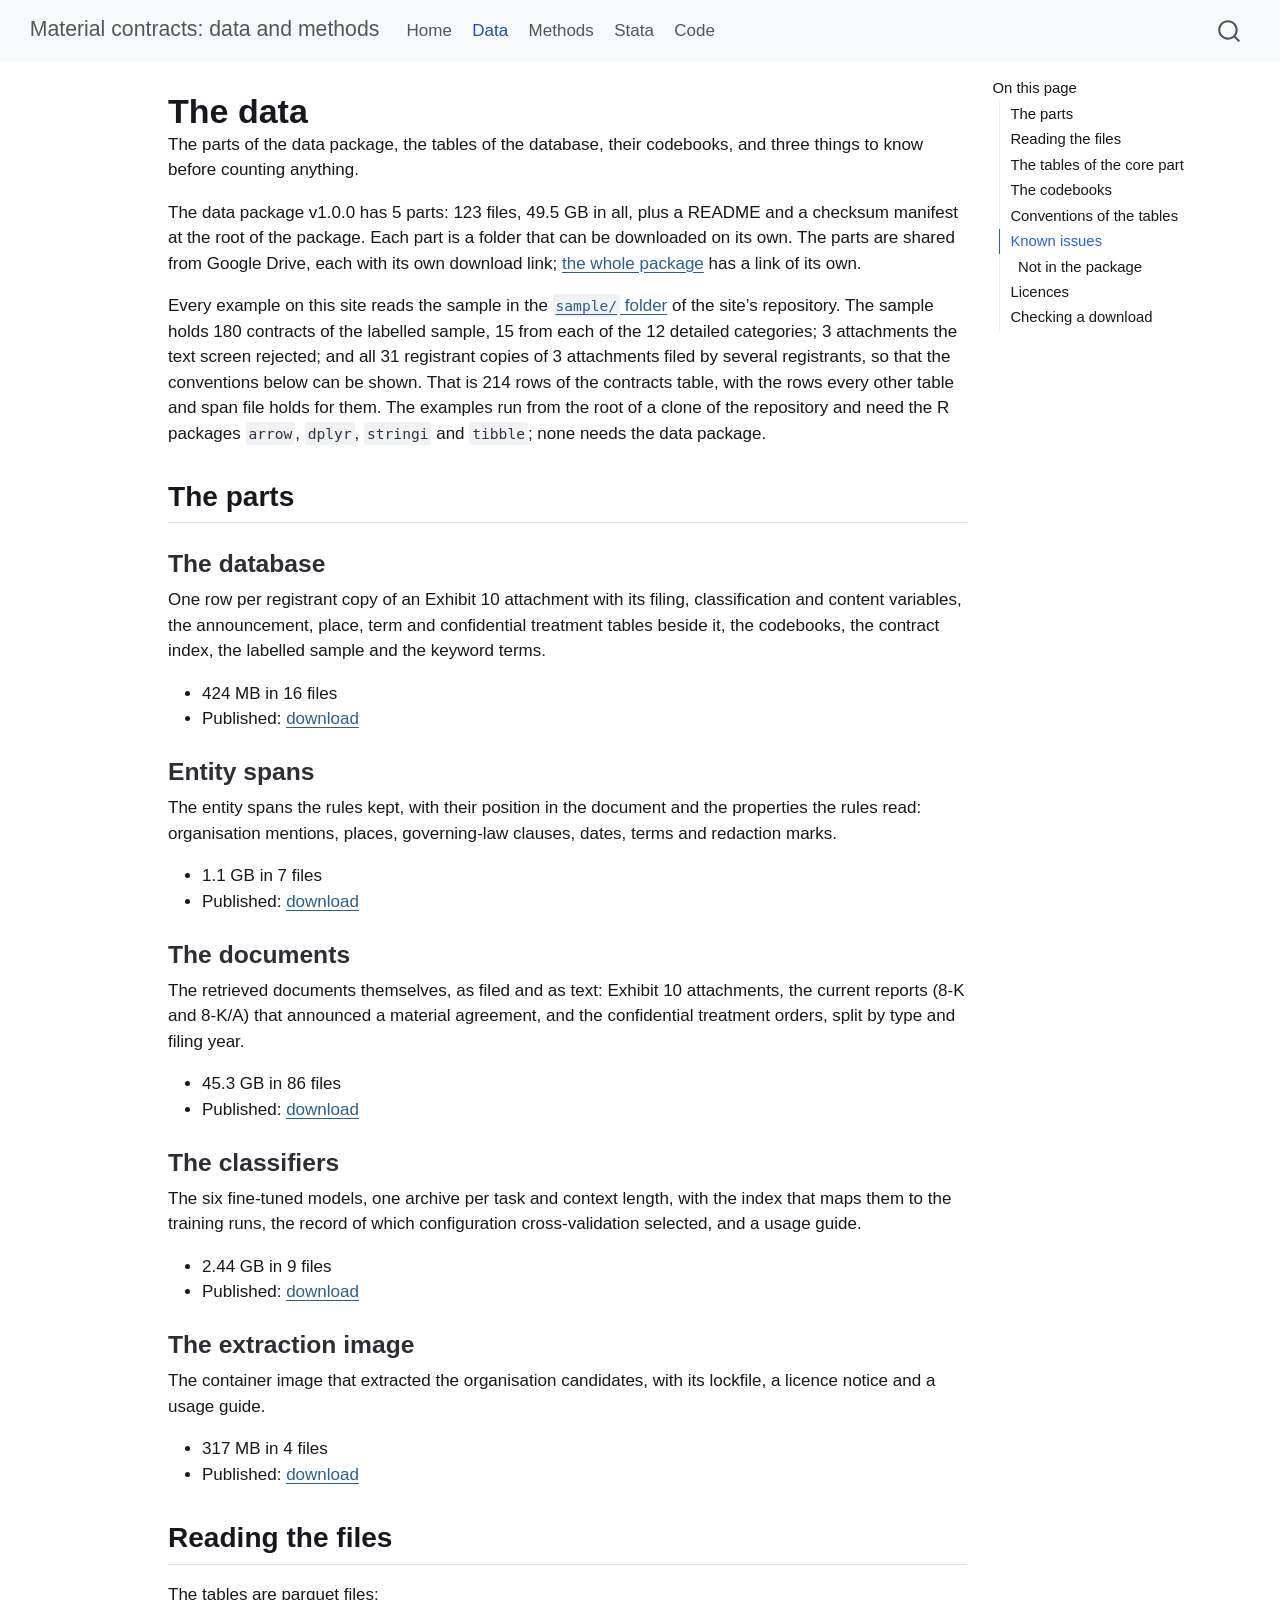
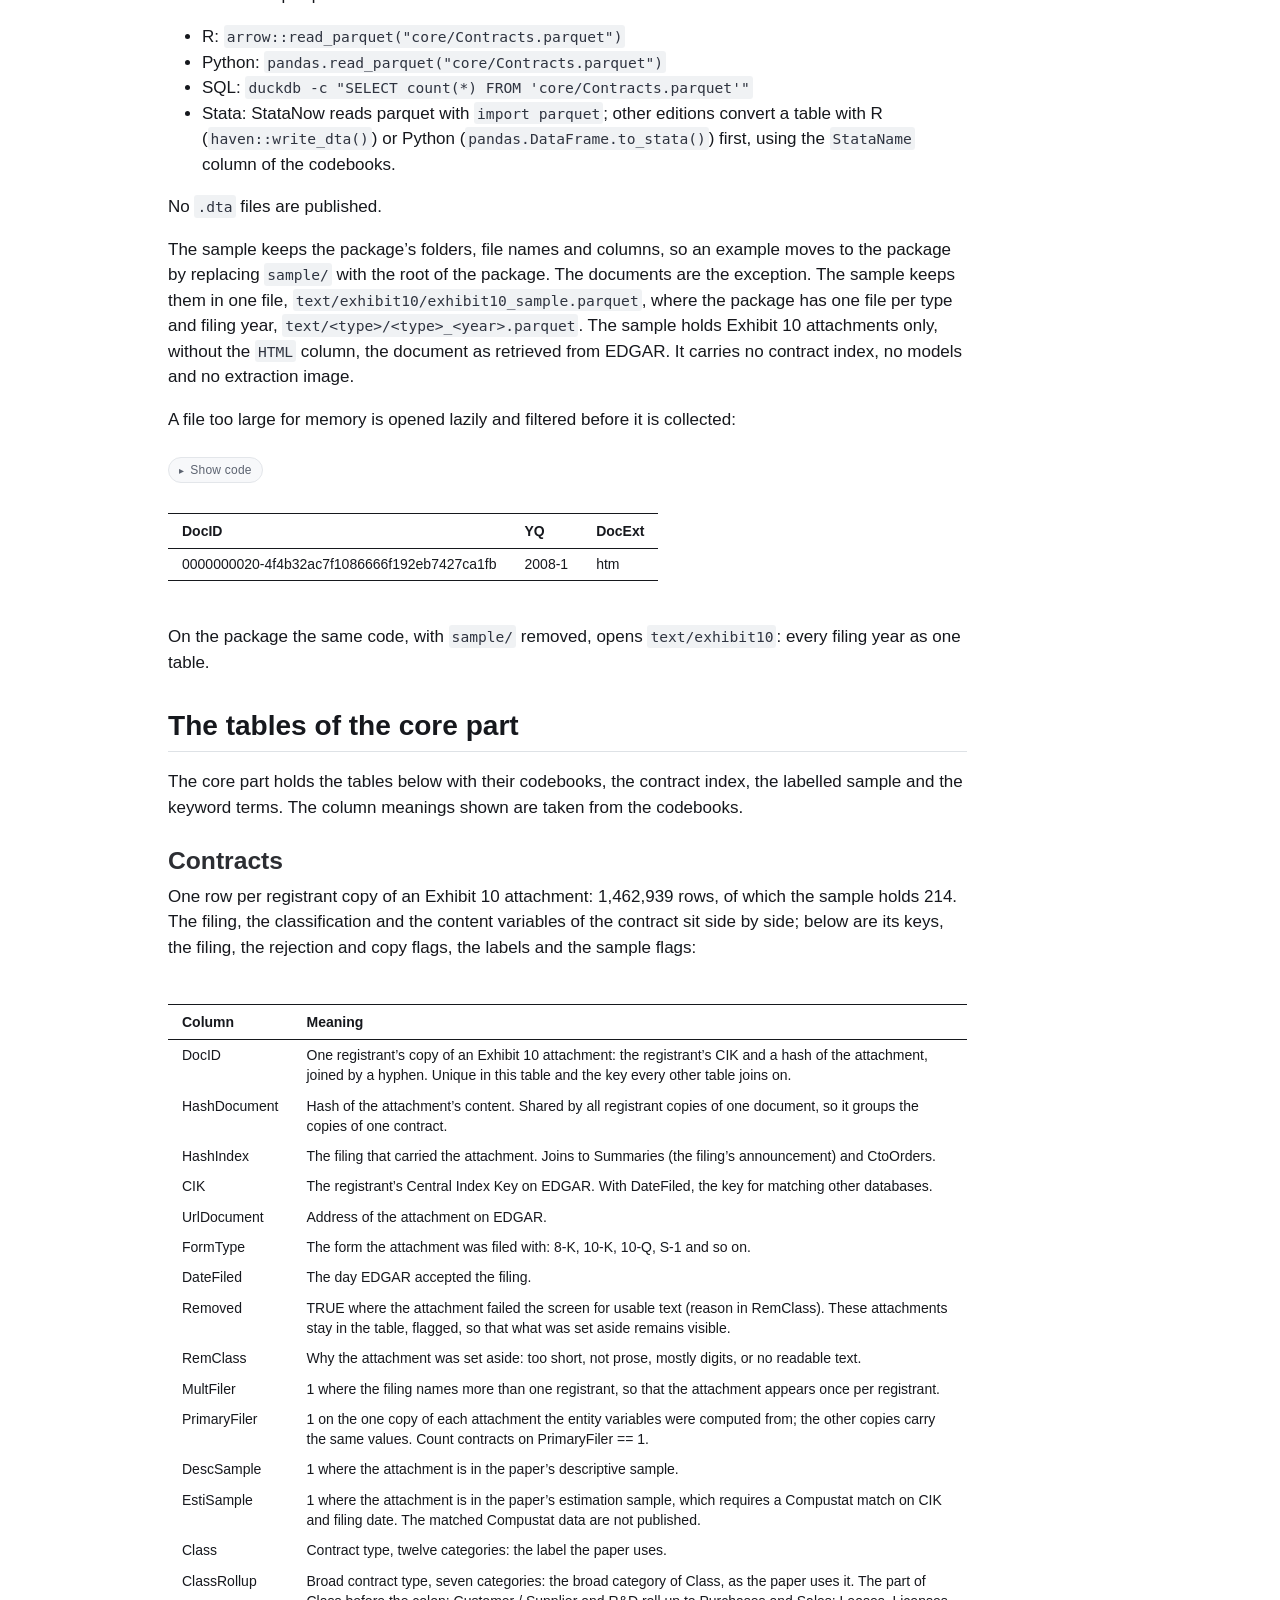
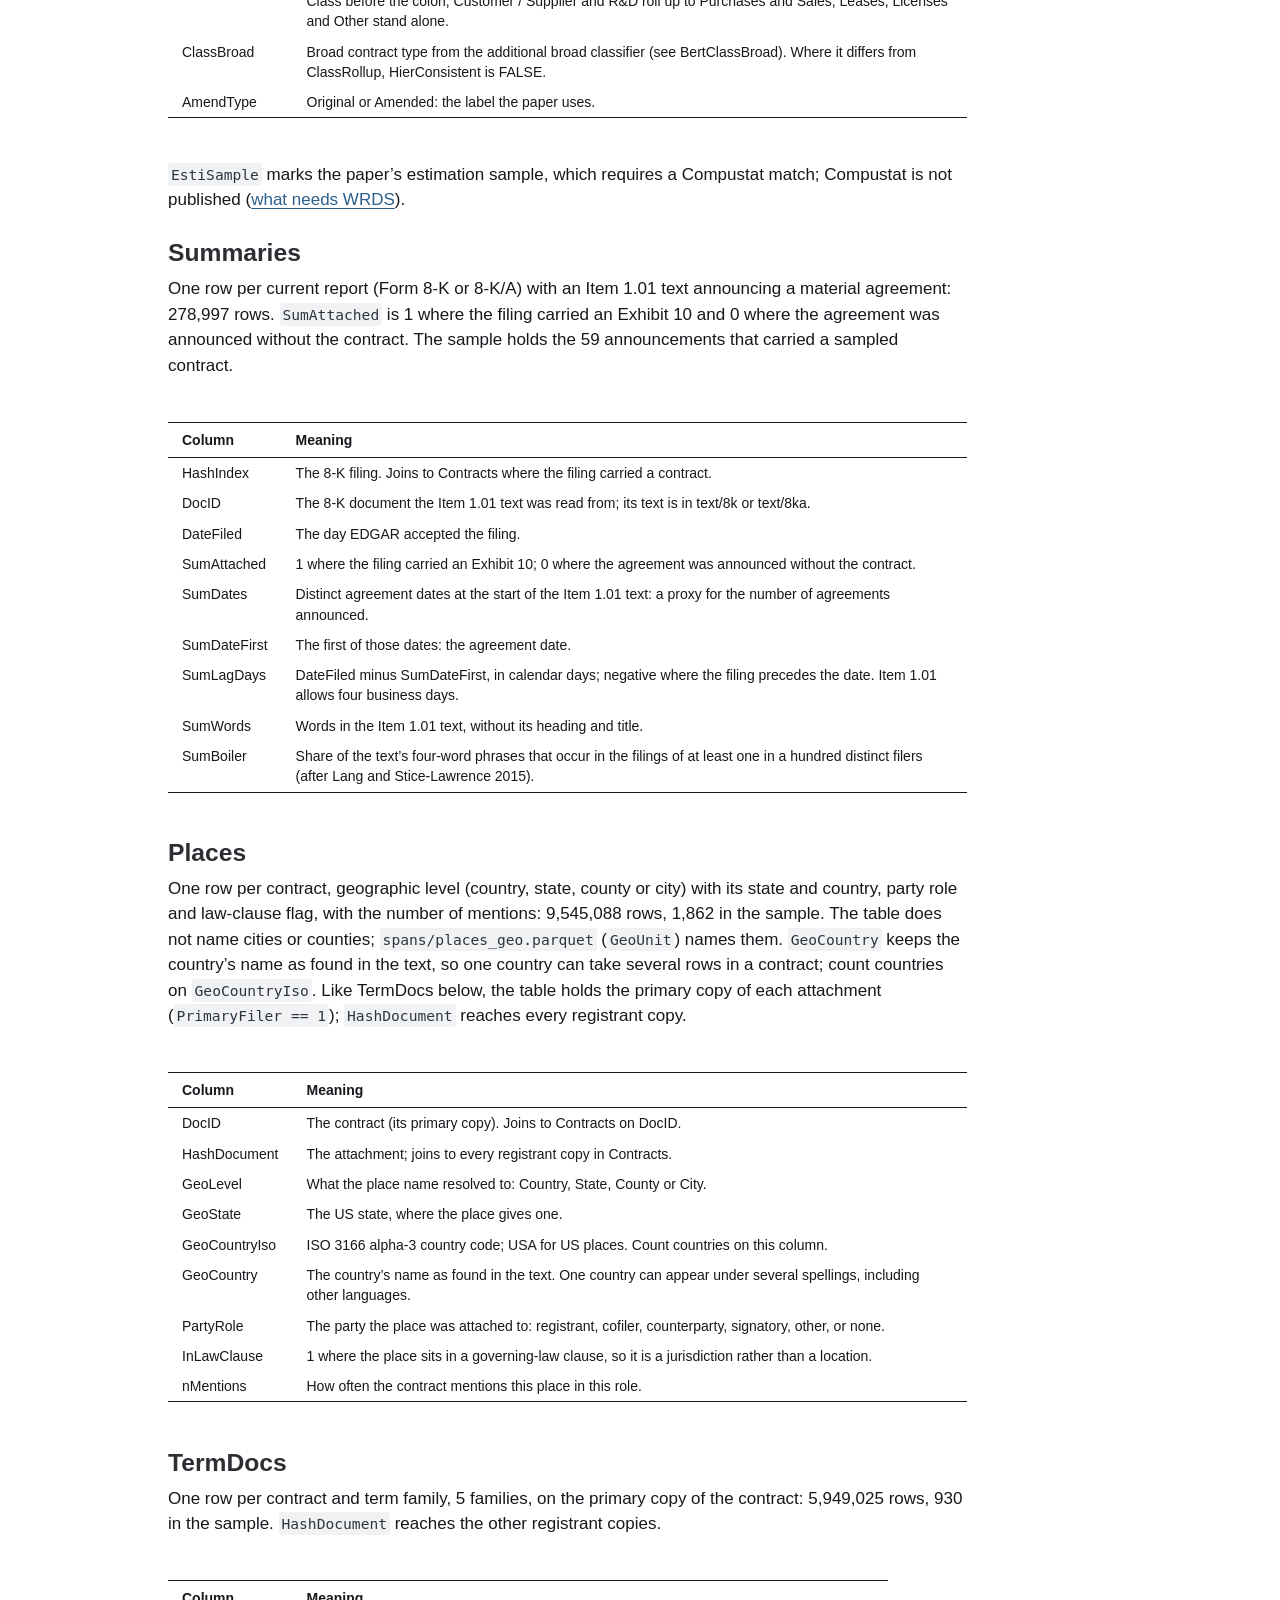
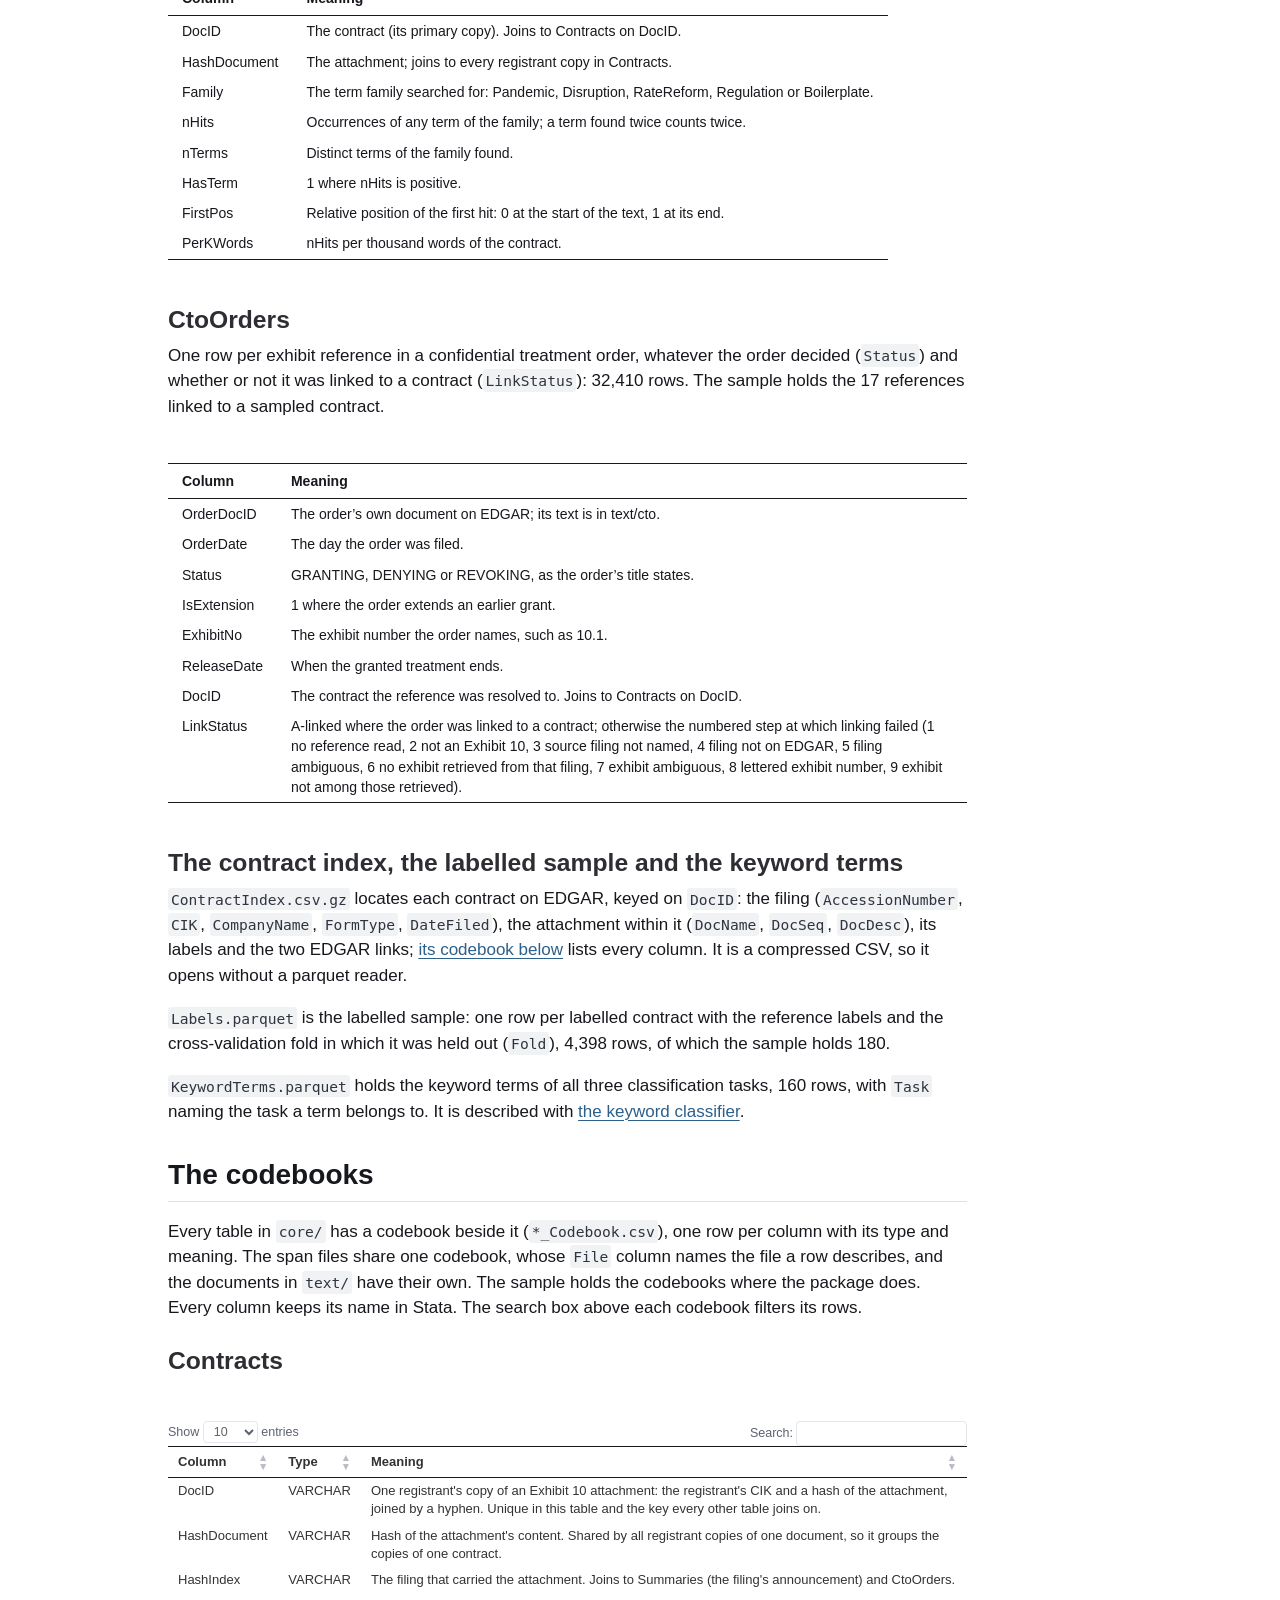
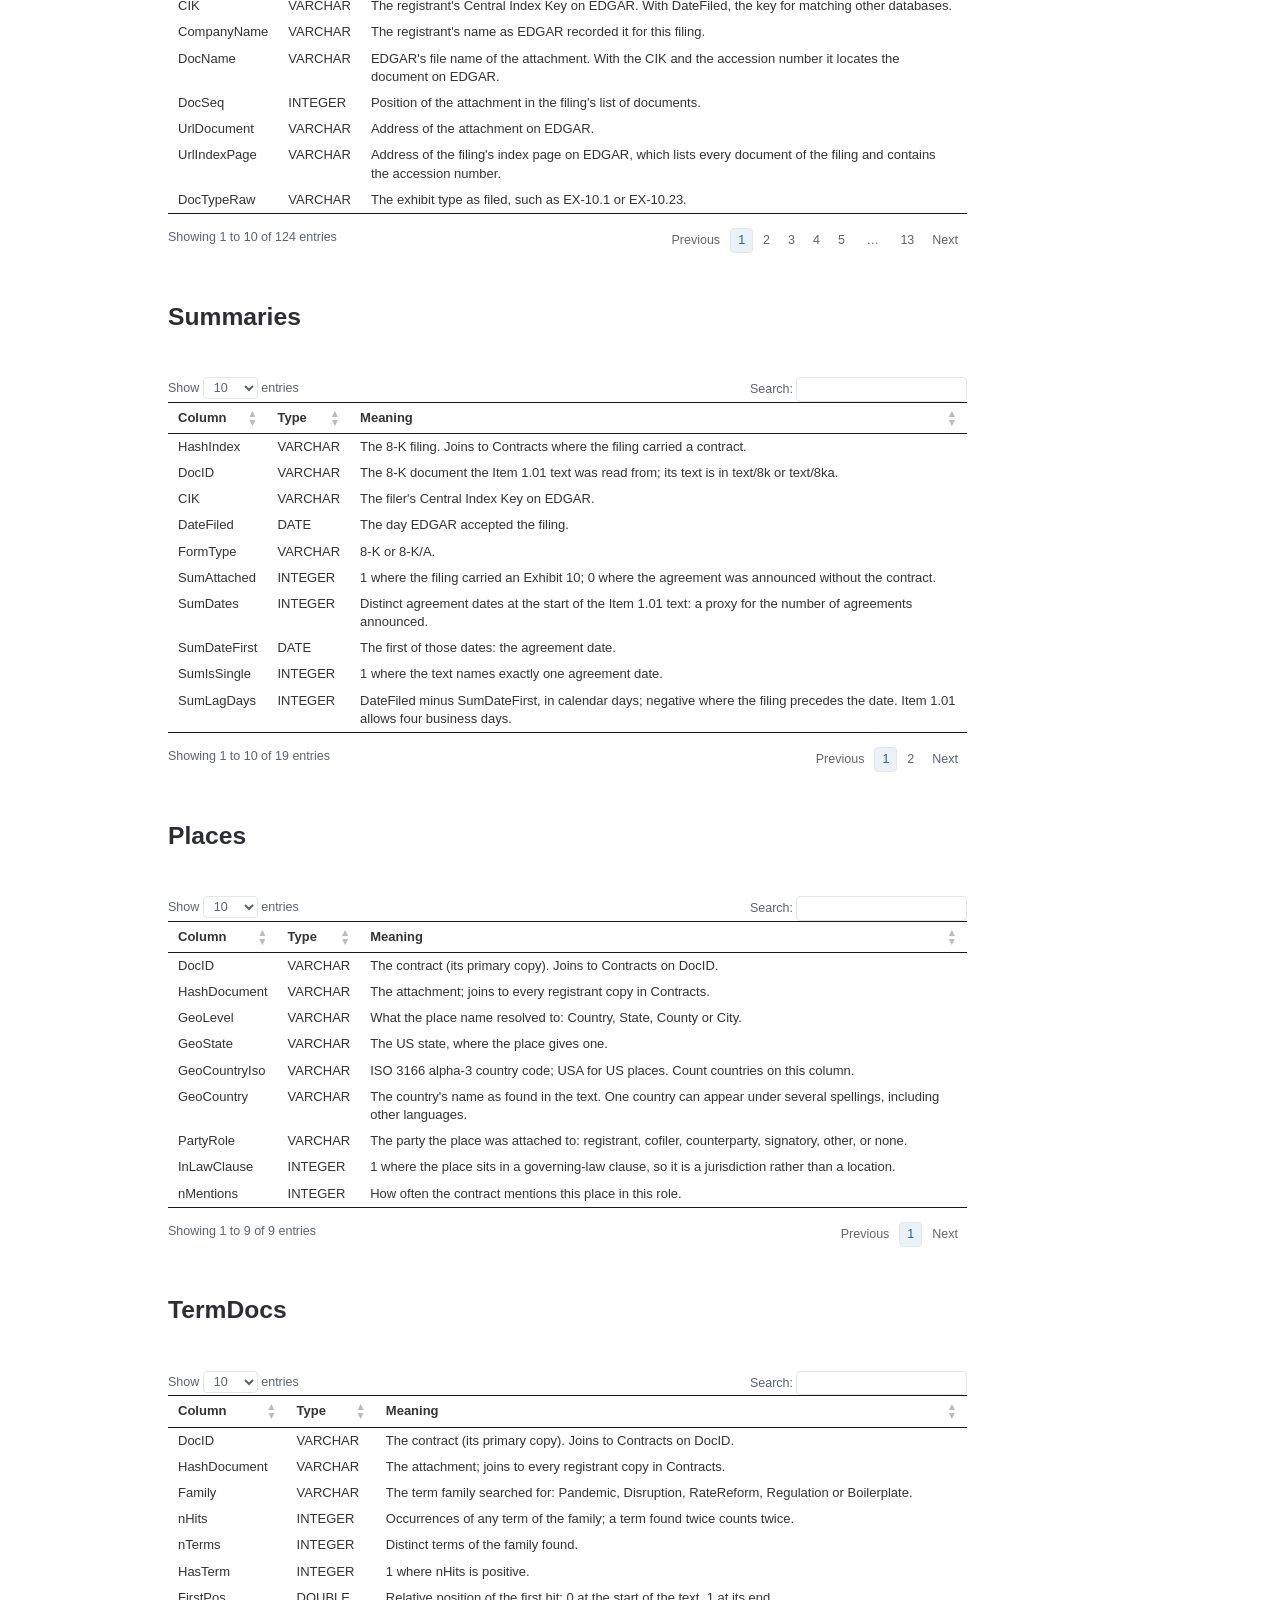
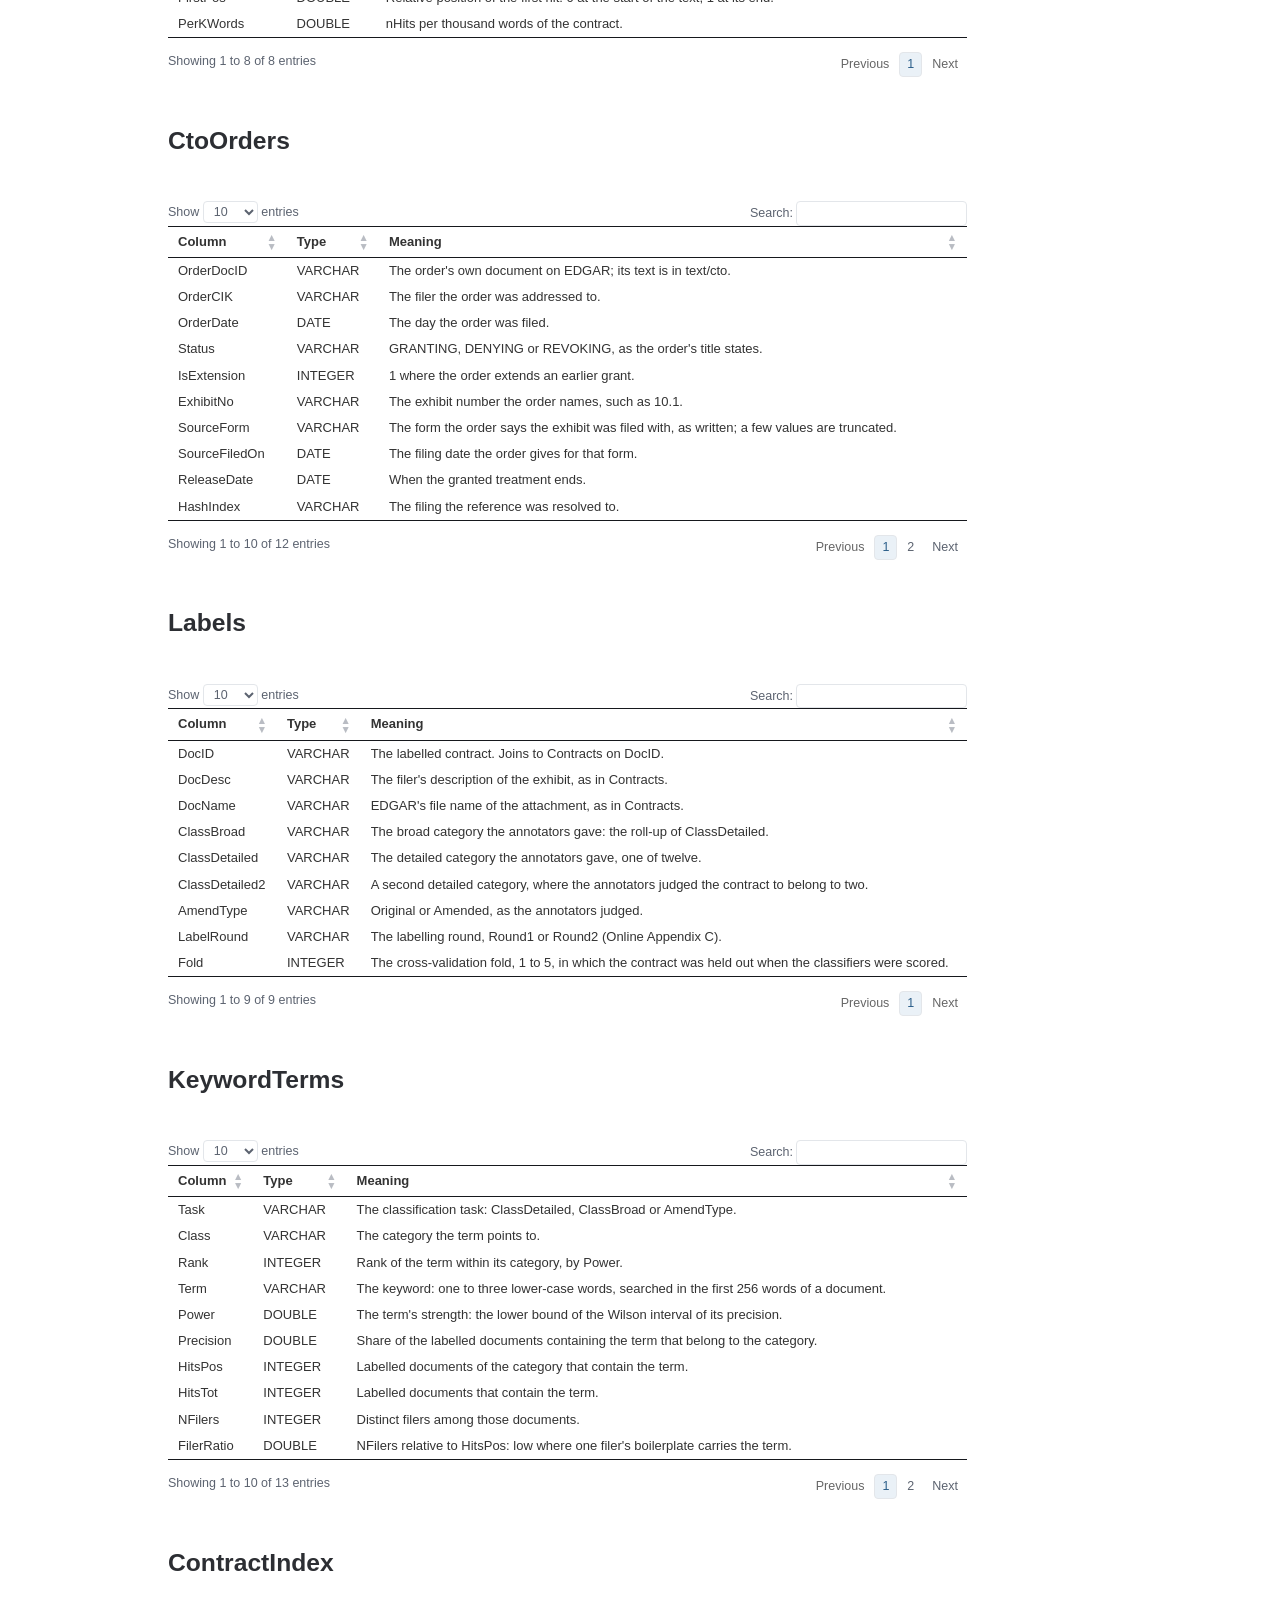
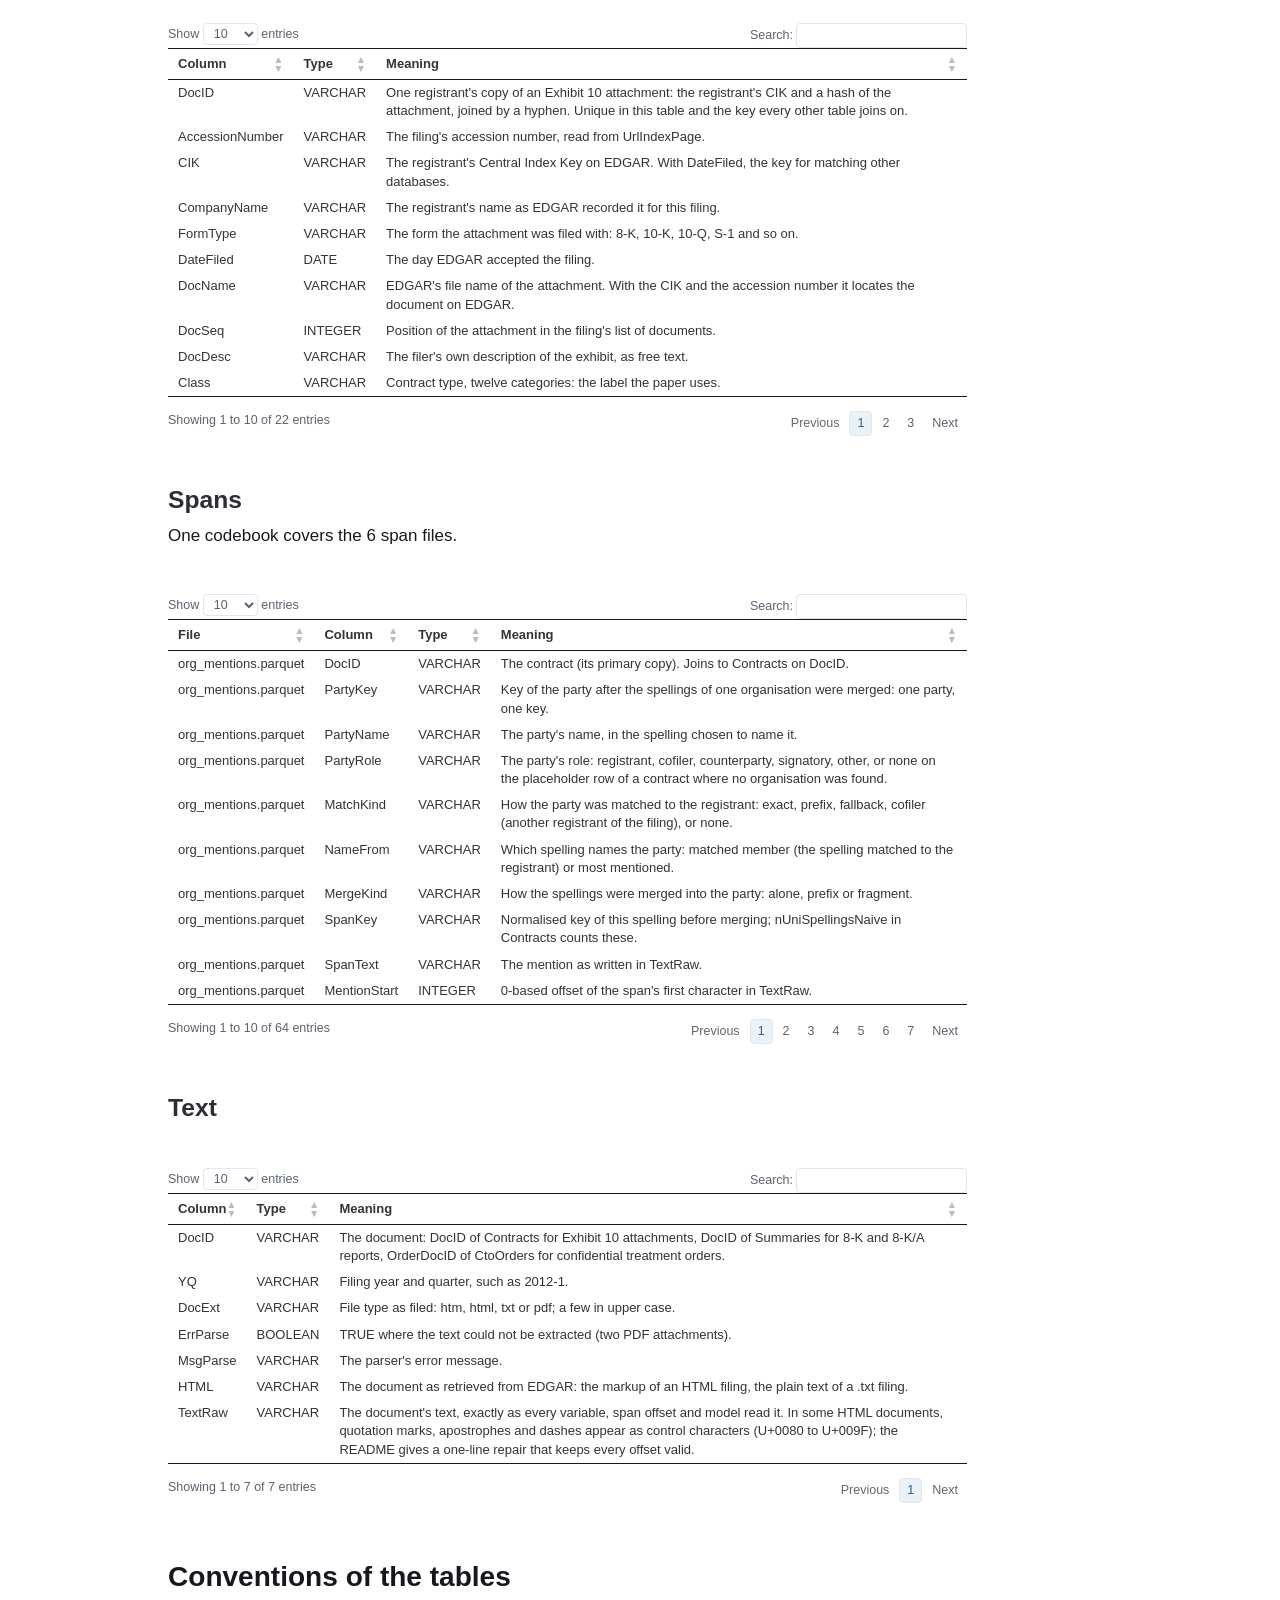
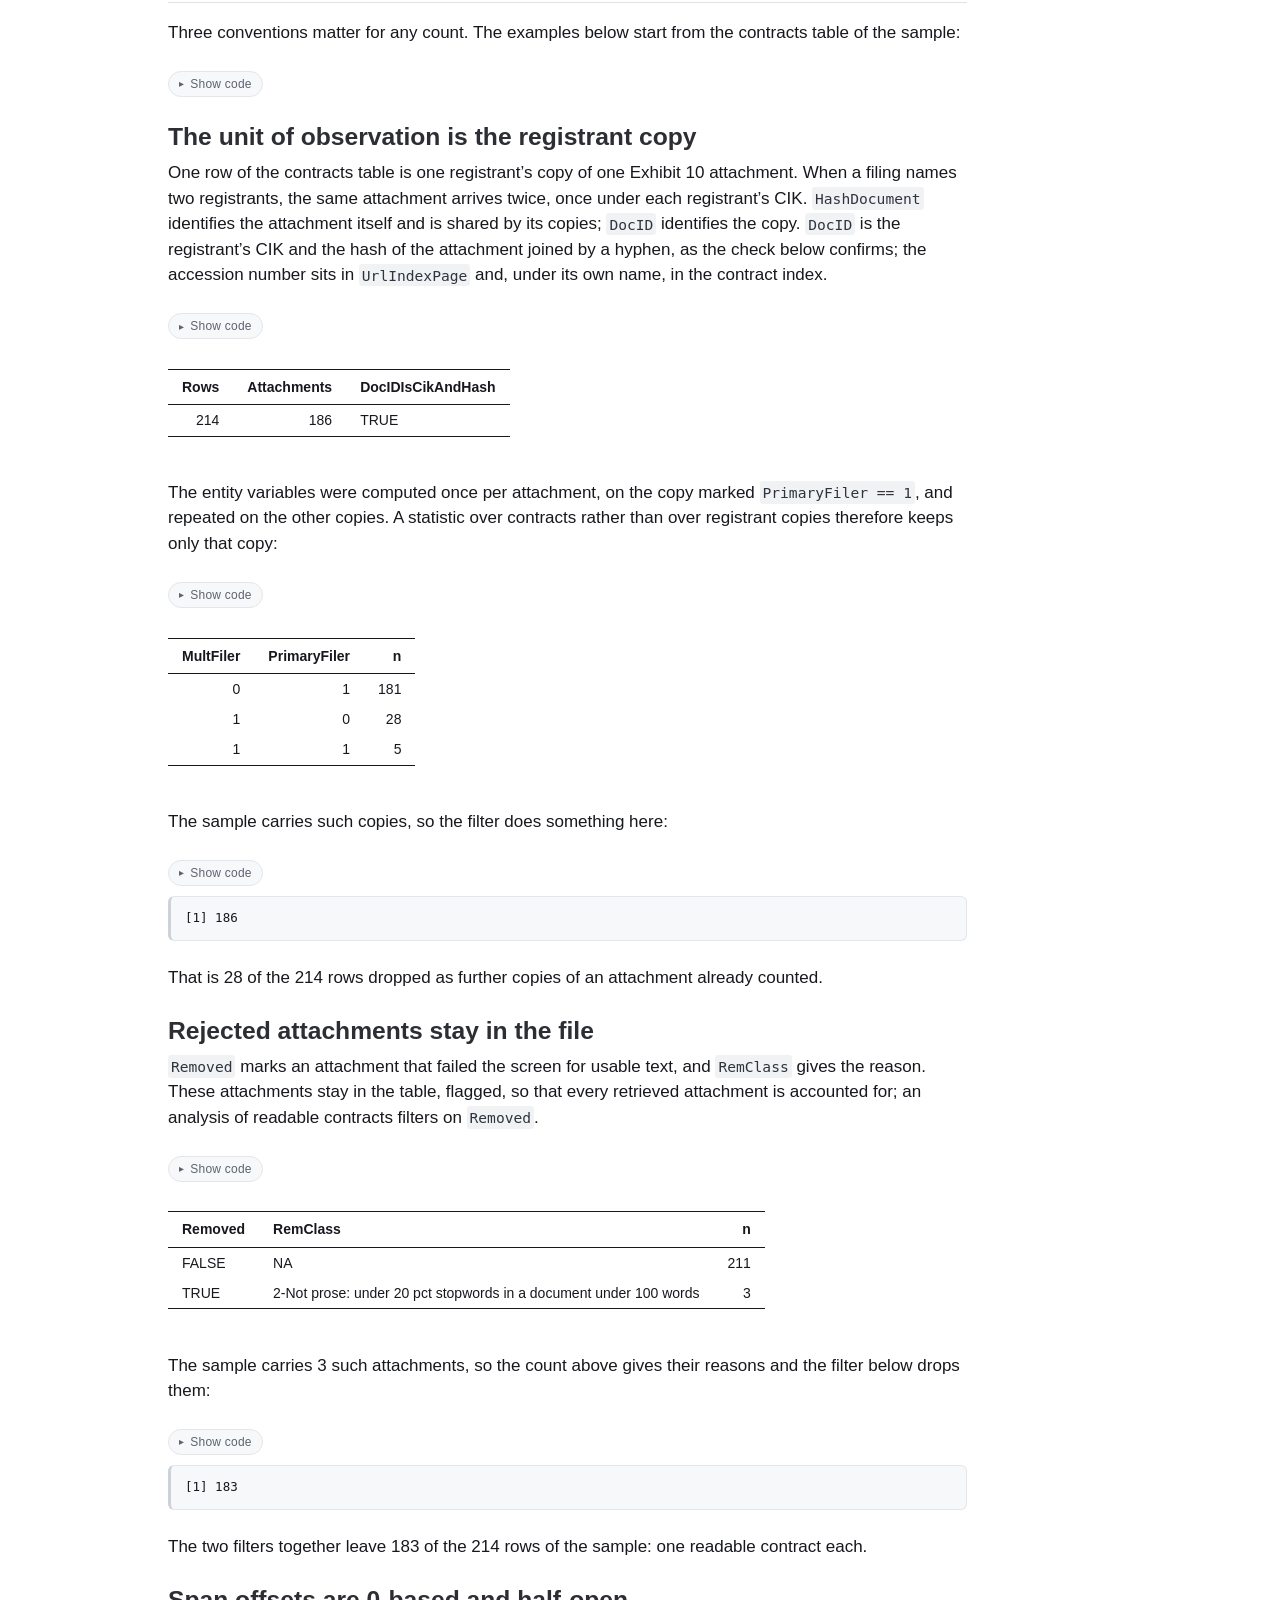
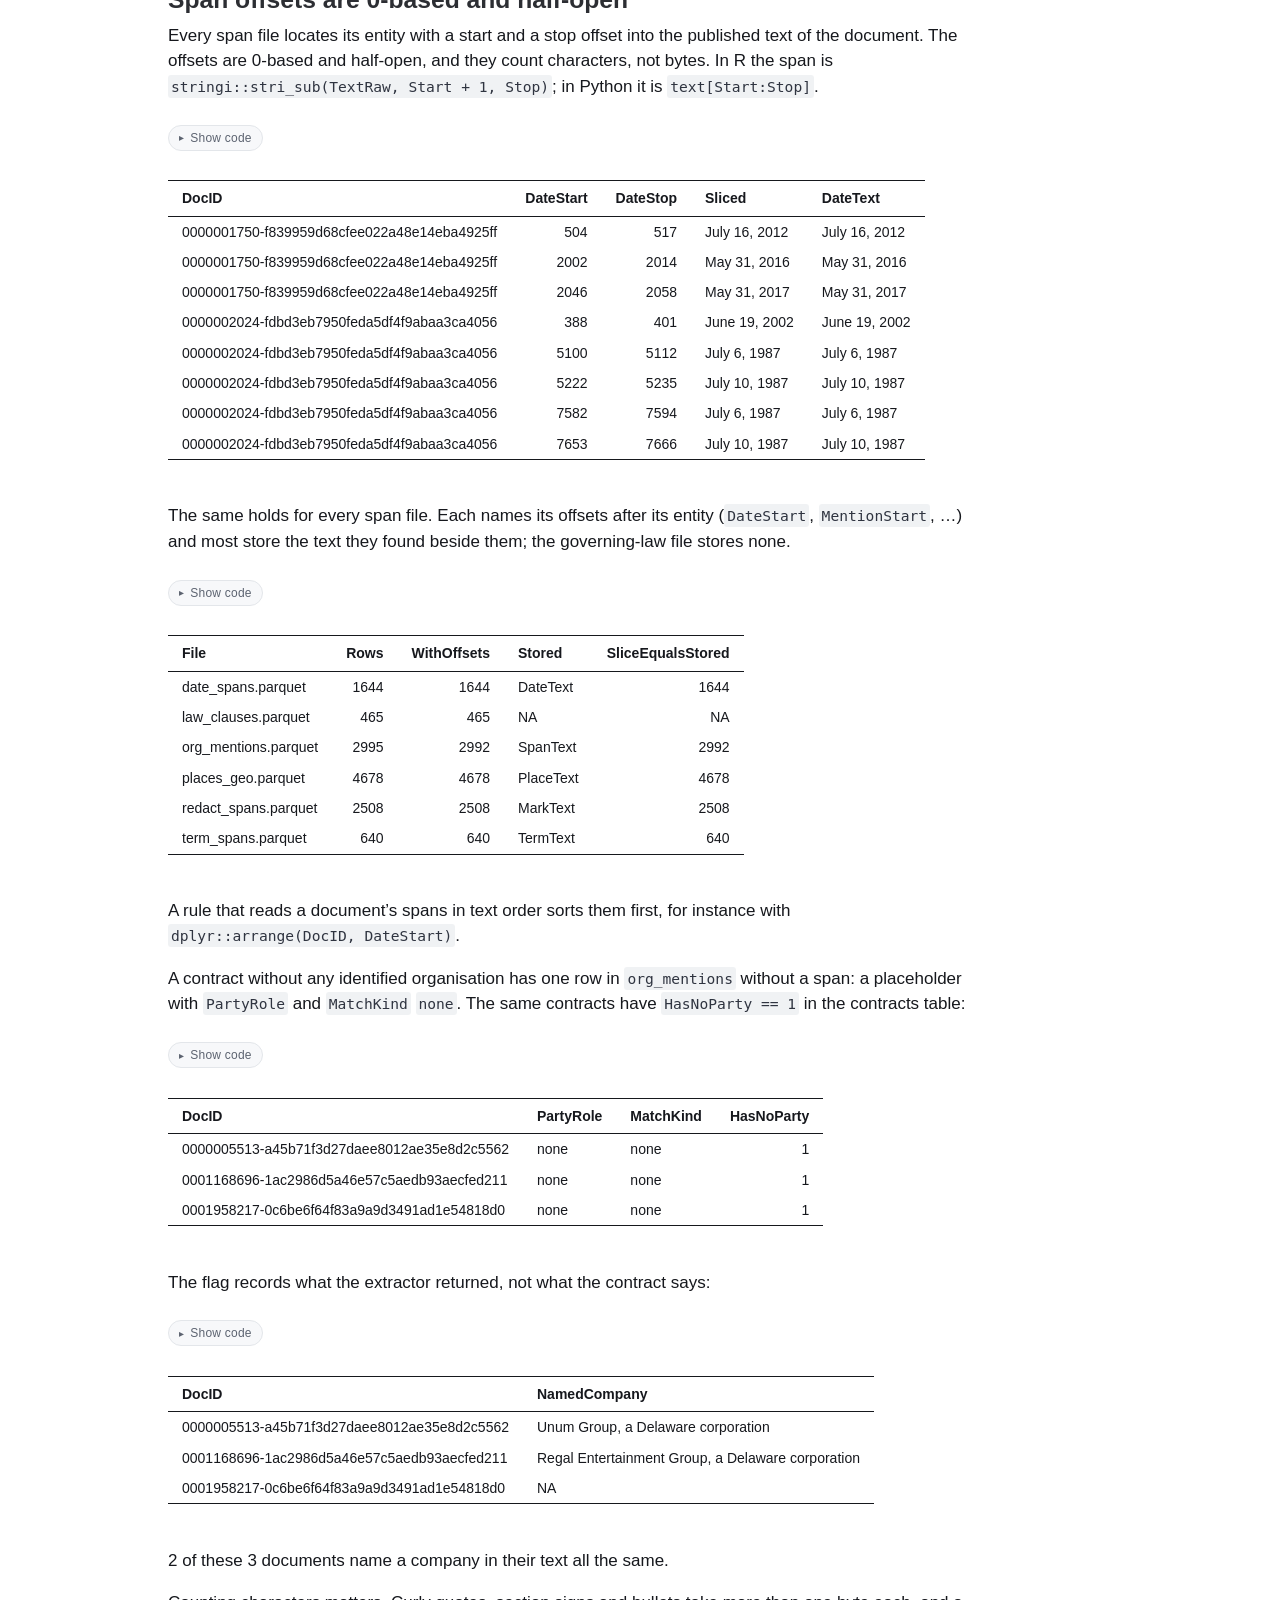
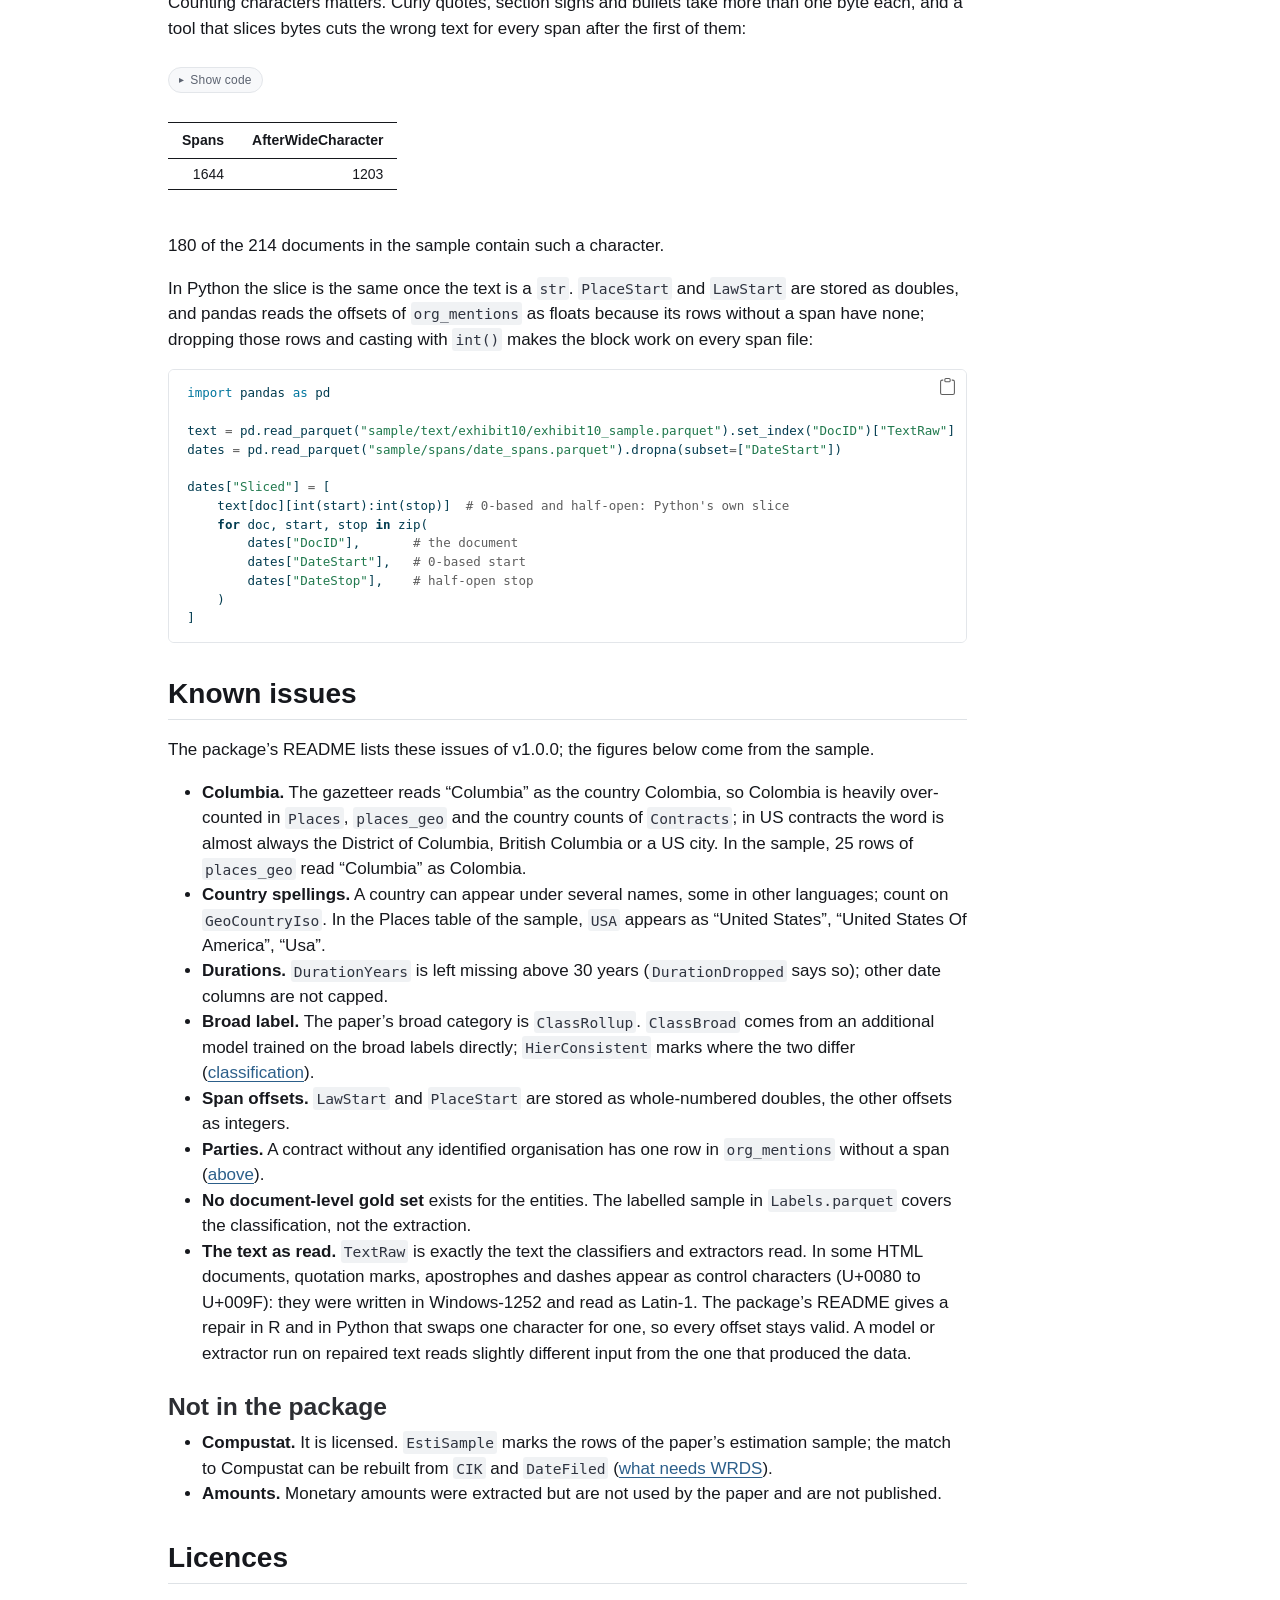
==== commit ada399c7: "Site: address reviewer comments (code fold, house style, checksum section moved, classifier and extr" ====
--- a/docs/data.html
+++ b/docs/data.html
@@ -182,7 +182,6 @@
   <li><a href="#part-models" id="toc-part-models" class="nav-link" data-scroll-target="#part-models">The classifiers</a></li>
   <li><a href="#part-lexnlp" id="toc-part-lexnlp" class="nav-link" data-scroll-target="#part-lexnlp">The extraction image</a></li>
   </ul></li>
-  <li><a href="#getting-a-part" id="toc-getting-a-part" class="nav-link" data-scroll-target="#getting-a-part">Getting a part</a></li>
   <li><a href="#reading-the-files" id="toc-reading-the-files" class="nav-link" data-scroll-target="#reading-the-files">Reading the files</a></li>
   <li><a href="#the-tables-of-the-core-part" id="toc-the-tables-of-the-core-part" class="nav-link" data-scroll-target="#the-tables-of-the-core-part">The tables of the core part</a>
   <ul class="collapse">
@@ -206,7 +205,7 @@
   <li><a href="#spans" id="toc-spans" class="nav-link" data-scroll-target="#spans">Spans</a></li>
   <li><a href="#text" id="toc-text" class="nav-link" data-scroll-target="#text">Text</a></li>
   </ul></li>
-  <li><a href="#three-things-to-know-before-counting" id="toc-three-things-to-know-before-counting" class="nav-link" data-scroll-target="#three-things-to-know-before-counting">Three things to know before counting</a>
+  <li><a href="#conventions-of-the-tables" id="toc-conventions-of-the-tables" class="nav-link" data-scroll-target="#conventions-of-the-tables">Conventions of the tables</a>
   <ul class="collapse">
   <li><a href="#the-unit-of-observation-is-the-registrant-copy" id="toc-the-unit-of-observation-is-the-registrant-copy" class="nav-link" data-scroll-target="#the-unit-of-observation-is-the-registrant-copy">The unit of observation is the registrant copy</a></li>
   <li><a href="#rejected-attachments-stay-in-the-file" id="toc-rejected-attachments-stay-in-the-file" class="nav-link" data-scroll-target="#rejected-attachments-stay-in-the-file">Rejected attachments stay in the file</a></li>
@@ -217,6 +216,7 @@
   <li><a href="#not-in-the-package" id="toc-not-in-the-package" class="nav-link" data-scroll-target="#not-in-the-package">Not in the package</a></li>
   </ul></li>
   <li><a href="#licences" id="toc-licences" class="nav-link" data-scroll-target="#licences">Licences</a></li>
+  <li><a href="#checking-a-download" id="toc-checking-a-download" class="nav-link" data-scroll-target="#checking-a-download">Checking a download</a></li>
   </ul>
 </nav>
     </div>
@@ -247,8 +247,8 @@
 </header>
 
 
-<p>The data package v1.0.0 comes in 5 parts: 123 files besides the checksum manifest, 49.5 GB in all, the parts below and a README at the root of the package. Each part is a folder that can be downloaded on its own. The parts are shared from Google Drive, each with its own download link.</p>
-<p>Every example on this site reads the sample in <code>sample/</code> of the <a href="https://github.com/MatthiasUckert/matcon-data-and-methods">site’s repository</a>. It holds 180 contracts of the labelled sample, 15 from each of the 12 detailed categories, plus 3 attachments the text screen rejected and all 31 registrant copies of 3 attachments filed by several registrants, so that the checks below have something to show: 214 rows in all, with the rows every table and span file holds for them. To run an example, clone the repository and run the code from its root. The examples need the R packages <code>arrow</code>, <code>dplyr</code>, <code>stringi</code> and <code>tibble</code>; none needs the data package.</p>
+<p>The data package v1.0.0 has 5 parts: 123 files, 49.5 GB in all, plus a README and a checksum manifest at the root of the package. Each part is a folder that can be downloaded on its own. The parts are shared from Google Drive, each with its own download link; <a href="https://drive.google.com/drive/folders/16w8-Tuy5eYop_h9YihSFGZT7DniN-Il7">the whole package</a> has a link of its own.</p>
+<p>Every example on this site reads the sample in the <a href="https://github.com/MatthiasUckert/matcon-data-and-methods/tree/main/sample"><code>sample/</code> folder</a> of the site’s repository. The sample holds 180 contracts of the labelled sample, 15 from each of the 12 detailed categories; 3 attachments the text screen rejected; and all 31 registrant copies of 3 attachments filed by several registrants, so that the conventions below can be shown. That is 214 rows of the contracts table, with the rows every other table and span file holds for them. The examples run from the root of a clone of the repository and need the R packages <code>arrow</code>, <code>dplyr</code>, <code>stringi</code> and <code>tibble</code>; none needs the data package.</p>
 <section id="the-parts" class="level2">
 <h2 class="anchored" data-anchor-id="the-parts">The parts</h2>
 <section id="part-core" class="level3">
@@ -292,38 +292,36 @@
 </ul>
 </section>
 </section>
-<section id="getting-a-part" class="level2">
-<h2 class="anchored" data-anchor-id="getting-a-part">Getting a part</h2>
-<p>Each part above links to its own folder; <a href="https://drive.google.com/drive/folders/16w8-Tuy5eYop_h9YihSFGZT7DniN-Il7">the whole package</a> has a link of its own. At the root of the package are a <code>README.md</code> and a <code>MANIFEST.sha256</code>, which lists every file with its SHA-256 checksum. Google Drive may deliver a large folder as several zip files; unpack them into one folder, with <code>MANIFEST.sha256</code> at its root, before checking. From that folder (macOS, Linux), the first line checks the whole package and the second only the parts its pattern names, here <code>core</code> and <code>spans</code>:</p>
-<div class="code-copy-outer-scaffold"><div class="sourceCode" id="cb1"><pre class="sourceCode bash code-with-copy"><code class="sourceCode bash"><span id="cb1-1"><a href="#cb1-1" aria-hidden="true" tabindex="-1"></a><span class="ex">shasum</span> <span class="at">-a</span> 256 <span class="at">-c</span> MANIFEST.sha256</span>
-<span id="cb1-2"><a href="#cb1-2" aria-hidden="true" tabindex="-1"></a><span class="fu">grep</span> <span class="at">-E</span> <span class="st">'  (core|spans)/'</span> MANIFEST.sha256 <span class="kw">|</span> <span class="ex">shasum</span> <span class="at">-a</span> 256 <span class="at">-c</span></span></code></pre></div><button title="Copy to Clipboard" class="code-copy-button"><i class="bi"></i></button></div>
-</section>
 <section id="reading-the-files" class="level2">
 <h2 class="anchored" data-anchor-id="reading-the-files">Reading the files</h2>
-<p>The tables are parquet files. The package’s README reads them as follows:</p>
+<p>The tables are parquet files:</p>
 <ul>
 <li>R: <code>arrow::read_parquet("core/Contracts.parquet")</code></li>
 <li>Python: <code>pandas.read_parquet("core/Contracts.parquet")</code></li>
 <li>SQL: <code>duckdb -c "SELECT count(*) FROM 'core/Contracts.parquet'"</code></li>
+<li>Stata: StataNow reads parquet with <code>import parquet</code>; other editions convert a table with R (<code>haven::write_dta()</code>) or Python (<code>pandas.DataFrame.to_stata()</code>) first, using the <code>StataName</code> column of the codebooks.</li>
 </ul>
-<p>No <code>.dta</code> files are published; <a href="./stata.html">the Stata page</a> says how to read the tables in Stata.</p>
+<p>No <code>.dta</code> files are published.</p>
 <p>The sample keeps the package’s folders, file names and columns, so an example moves to the package by replacing <code>sample/</code> with the root of the package. The documents are the exception. The sample keeps them in one file, <code>text/exhibit10/exhibit10_sample.parquet</code>, where the package has one file per type and filing year, <code>text/&lt;type&gt;/&lt;type&gt;_&lt;year&gt;.parquet</code>. The sample holds Exhibit 10 attachments only, without the <code>HTML</code> column, the document as retrieved from EDGAR. It carries no contract index, no models and no extraction image.</p>
 <p>A file too large for memory is opened lazily and filtered before it is collected:</p>
 <div class="cell">
-<div class="code-copy-outer-scaffold"><div class="sourceCode cell-code" id="cb2"><pre class="sourceCode r code-with-copy"><code class="sourceCode r"><span id="cb2-1"><a href="#cb2-1" aria-hidden="true" tabindex="-1"></a>exhibits <span class="ot">&lt;-</span> arrow<span class="sc">::</span><span class="fu">open_dataset</span>(<span class="st">"sample/text/exhibit10"</span>)  <span class="co"># a folder of parquet files, opened as one table</span></span>
-<span id="cb2-2"><a href="#cb2-2" aria-hidden="true" tabindex="-1"></a>wanted <span class="ot">&lt;-</span> arrow<span class="sc">::</span><span class="fu">read_parquet</span>(</span>
-<span id="cb2-3"><a href="#cb2-3" aria-hidden="true" tabindex="-1"></a>  <span class="st">"sample/core/Contracts.parquet"</span>,  <span class="co"># the contracts table</span></span>
-<span id="cb2-4"><a href="#cb2-4" aria-hidden="true" tabindex="-1"></a>  <span class="at">col_select =</span> <span class="st">"DocID"</span>              <span class="co"># only the key is needed here</span></span>
-<span id="cb2-5"><a href="#cb2-5" aria-hidden="true" tabindex="-1"></a>)<span class="sc">$</span>DocID[<span class="dv">1</span>]                          <span class="co"># one document of the sample</span></span>
-<span id="cb2-6"><a href="#cb2-6" aria-hidden="true" tabindex="-1"></a></span>
-<span id="cb2-7"><a href="#cb2-7" aria-hidden="true" tabindex="-1"></a>exhibits <span class="sc">|&gt;</span></span>
-<span id="cb2-8"><a href="#cb2-8" aria-hidden="true" tabindex="-1"></a>  dplyr<span class="sc">::</span><span class="fu">filter</span>(DocID <span class="sc">%in%</span> wanted) <span class="sc">|&gt;</span>  <span class="co"># the documents a study needs</span></span>
-<span id="cb2-9"><a href="#cb2-9" aria-hidden="true" tabindex="-1"></a>  dplyr<span class="sc">::</span><span class="fu">select</span>(</span>
-<span id="cb2-10"><a href="#cb2-10" aria-hidden="true" tabindex="-1"></a>    DocID,  <span class="co"># the document</span></span>
-<span id="cb2-11"><a href="#cb2-11" aria-hidden="true" tabindex="-1"></a>    YQ,     <span class="co"># its filing year and quarter</span></span>
-<span id="cb2-12"><a href="#cb2-12" aria-hidden="true" tabindex="-1"></a>    DocExt  <span class="co"># its file type as filed</span></span>
-<span id="cb2-13"><a href="#cb2-13" aria-hidden="true" tabindex="-1"></a>  ) <span class="sc">|&gt;</span></span>
-<span id="cb2-14"><a href="#cb2-14" aria-hidden="true" tabindex="-1"></a>  dplyr<span class="sc">::</span><span class="fu">collect</span>()  <span class="co"># the rows are read here</span></span></code></pre></div><button title="Copy to Clipboard" class="code-copy-button"><i class="bi"></i></button></div>
+<details class="code-fold">
+<summary>Show code</summary>
+<div class="code-copy-outer-scaffold"><div class="sourceCode cell-code" id="cb1"><pre class="sourceCode r code-with-copy"><code class="sourceCode r"><span id="cb1-1"><a href="#cb1-1" aria-hidden="true" tabindex="-1"></a>exhibits <span class="ot">&lt;-</span> arrow<span class="sc">::</span><span class="fu">open_dataset</span>(<span class="st">"sample/text/exhibit10"</span>)  <span class="co"># a folder of parquet files, opened as one table</span></span>
+<span id="cb1-2"><a href="#cb1-2" aria-hidden="true" tabindex="-1"></a>wanted <span class="ot">&lt;-</span> arrow<span class="sc">::</span><span class="fu">read_parquet</span>(</span>
+<span id="cb1-3"><a href="#cb1-3" aria-hidden="true" tabindex="-1"></a>  <span class="st">"sample/core/Contracts.parquet"</span>,  <span class="co"># the contracts table</span></span>
+<span id="cb1-4"><a href="#cb1-4" aria-hidden="true" tabindex="-1"></a>  <span class="at">col_select =</span> <span class="st">"DocID"</span>              <span class="co"># only the key is needed here</span></span>
+<span id="cb1-5"><a href="#cb1-5" aria-hidden="true" tabindex="-1"></a>)<span class="sc">$</span>DocID[<span class="dv">1</span>]                          <span class="co"># one document of the sample</span></span>
+<span id="cb1-6"><a href="#cb1-6" aria-hidden="true" tabindex="-1"></a></span>
+<span id="cb1-7"><a href="#cb1-7" aria-hidden="true" tabindex="-1"></a>exhibits <span class="sc">|&gt;</span></span>
+<span id="cb1-8"><a href="#cb1-8" aria-hidden="true" tabindex="-1"></a>  dplyr<span class="sc">::</span><span class="fu">filter</span>(DocID <span class="sc">%in%</span> wanted) <span class="sc">|&gt;</span>  <span class="co"># the documents a study needs</span></span>
+<span id="cb1-9"><a href="#cb1-9" aria-hidden="true" tabindex="-1"></a>  dplyr<span class="sc">::</span><span class="fu">select</span>(</span>
+<span id="cb1-10"><a href="#cb1-10" aria-hidden="true" tabindex="-1"></a>    DocID,  <span class="co"># the document</span></span>
+<span id="cb1-11"><a href="#cb1-11" aria-hidden="true" tabindex="-1"></a>    YQ,     <span class="co"># its filing year and quarter</span></span>
+<span id="cb1-12"><a href="#cb1-12" aria-hidden="true" tabindex="-1"></a>    DocExt  <span class="co"># its file type as filed</span></span>
+<span id="cb1-13"><a href="#cb1-13" aria-hidden="true" tabindex="-1"></a>  ) <span class="sc">|&gt;</span></span>
+<span id="cb1-14"><a href="#cb1-14" aria-hidden="true" tabindex="-1"></a>  dplyr<span class="sc">::</span><span class="fu">collect</span>()  <span class="co"># the rows are read here</span></span></code></pre></div><button title="Copy to Clipboard" class="code-copy-button"><i class="bi"></i></button></div>
+</details>
 <div class="cell-output-display">
 <div class="kable-table">
 <table class="caption-top table table-sm table-striped small">
@@ -349,7 +347,7 @@
 </section>
 <section id="the-tables-of-the-core-part" class="level2">
 <h2 class="anchored" data-anchor-id="the-tables-of-the-core-part">The tables of the core part</h2>
-<p>The core part holds the tables below with their codebooks, the contract index, the labelled sample and the keyword terms. The meanings shown are the codebook’s own.</p>
+<p>The core part holds the tables below with their codebooks, the contract index, the labelled sample and the keyword terms. The column meanings shown are taken from the codebooks.</p>
 <section id="contracts" class="level3">
 <h3 class="anchored" data-anchor-id="contracts">Contracts</h3>
 <p>One row per registrant copy of an Exhibit 10 attachment: 1,462,939 rows, of which the sample holds 214. The filing, the classification and the content variables of the contract sit side by side; below are its keys, the filing, the rejection and copy flags, the labels and the sample flags:</p>
@@ -668,13 +666,13 @@
 <section id="the-contract-index-the-labelled-sample-and-the-keyword-terms" class="level3">
 <h3 class="anchored" data-anchor-id="the-contract-index-the-labelled-sample-and-the-keyword-terms">The contract index, the labelled sample and the keyword terms</h3>
 <p><code>ContractIndex.csv.gz</code> locates each contract on EDGAR, keyed on <code>DocID</code>: the filing (<code>AccessionNumber</code>, <code>CIK</code>, <code>CompanyName</code>, <code>FormType</code>, <code>DateFiled</code>), the attachment within it (<code>DocName</code>, <code>DocSeq</code>, <code>DocDesc</code>), its labels and the two EDGAR links; <a href="#contractindex">its codebook below</a> lists every column. It is a compressed CSV, so it opens without a parquet reader.</p>
-<p><code>Labels.parquet</code> is the labelled sample: one row per labelled contract with the annotators’ labels and the cross-validation fold in which it was held out (<code>Fold</code>), 4,398 rows, of which the sample holds 180.</p>
+<p><code>Labels.parquet</code> is the labelled sample: one row per labelled contract with the reference labels and the cross-validation fold in which it was held out (<code>Fold</code>), 4,398 rows, of which the sample holds 180.</p>
 <p><code>KeywordTerms.parquet</code> holds the keyword terms of all three classification tasks, 160 rows, with <code>Task</code> naming the task a term belongs to. It is described with <a href="./methods.html#keywords">the keyword classifier</a>.</p>
 </section>
 </section>
 <section id="the-codebooks" class="level2">
 <h2 class="anchored" data-anchor-id="the-codebooks">The codebooks</h2>
-<p>Every table in <code>core/</code> has a codebook beside it (<code>*_Codebook.csv</code>), one row per column with its type and meaning. The span files share one, whose <code>File</code> column names the file a row describes, and the documents in <code>text/</code> have their own. The sample holds them where the package does. Every column keeps its name in Stata. The search box above each codebook filters its rows.</p>
+<p>Every table in <code>core/</code> has a codebook beside it (<code>*_Codebook.csv</code>), one row per column with its type and meaning. The span files share one codebook, whose <code>File</code> column names the file a row describes, and the documents in <code>text/</code> have their own. The sample holds the codebooks where the package does. Every column keeps its name in Stata. The search box above each codebook filters its rows.</p>
 <section id="contracts-1" class="level3">
 <h3 class="anchored" data-anchor-id="contracts-1">Contracts</h3>
 <div class="cell">
@@ -767,28 +765,34 @@
 </div>
 </section>
 </section>
-<section id="three-things-to-know-before-counting" class="level2">
-<h2 class="anchored" data-anchor-id="three-things-to-know-before-counting">Three things to know before counting</h2>
-<p>The examples below start from the contracts table of the sample:</p>
-<div class="cell">
-<div class="code-copy-outer-scaffold"><div class="sourceCode cell-code" id="cb3"><pre class="sourceCode r code-with-copy"><code class="sourceCode r"><span id="cb3-1"><a href="#cb3-1" aria-hidden="true" tabindex="-1"></a>contracts <span class="ot">&lt;-</span> arrow<span class="sc">::</span><span class="fu">read_parquet</span>(<span class="st">"sample/core/Contracts.parquet"</span>)  <span class="co"># core/Contracts.parquet in the package</span></span></code></pre></div><button title="Copy to Clipboard" class="code-copy-button"><i class="bi"></i></button></div>
+<section id="conventions-of-the-tables" class="level2">
+<h2 class="anchored" data-anchor-id="conventions-of-the-tables">Conventions of the tables</h2>
+<p>Three conventions matter for any count. The examples below start from the contracts table of the sample:</p>
+<div class="cell">
+<details class="code-fold">
+<summary>Show code</summary>
+<div class="code-copy-outer-scaffold"><div class="sourceCode cell-code" id="cb2"><pre class="sourceCode r code-with-copy"><code class="sourceCode r"><span id="cb2-1"><a href="#cb2-1" aria-hidden="true" tabindex="-1"></a>contracts <span class="ot">&lt;-</span> arrow<span class="sc">::</span><span class="fu">read_parquet</span>(<span class="st">"sample/core/Contracts.parquet"</span>)  <span class="co"># core/Contracts.parquet in the package</span></span></code></pre></div><button title="Copy to Clipboard" class="code-copy-button"><i class="bi"></i></button></div>
+</details>
 </div>
 <section id="the-unit-of-observation-is-the-registrant-copy" class="level3">
 <h3 class="anchored" data-anchor-id="the-unit-of-observation-is-the-registrant-copy">The unit of observation is the registrant copy</h3>
 <p>One row of the contracts table is one registrant’s copy of one Exhibit 10 attachment. When a filing names two registrants, the same attachment arrives twice, once under each registrant’s CIK. <code>HashDocument</code> identifies the attachment itself and is shared by its copies; <code>DocID</code> identifies the copy. <code>DocID</code> is the registrant’s CIK and the hash of the attachment joined by a hyphen, as the check below confirms; the accession number sits in <code>UrlIndexPage</code> and, under its own name, in the contract index.</p>
 <div class="cell">
-<div class="code-copy-outer-scaffold"><div class="sourceCode cell-code" id="cb4"><pre class="sourceCode r code-with-copy"><code class="sourceCode r"><span id="cb4-1"><a href="#cb4-1" aria-hidden="true" tabindex="-1"></a>contracts <span class="sc">|&gt;</span></span>
-<span id="cb4-2"><a href="#cb4-2" aria-hidden="true" tabindex="-1"></a>  dplyr<span class="sc">::</span><span class="fu">summarise</span>(</span>
-<span id="cb4-3"><a href="#cb4-3" aria-hidden="true" tabindex="-1"></a>    <span class="at">Rows =</span> dplyr<span class="sc">::</span><span class="fu">n</span>(),                              <span class="co"># copies in the sample</span></span>
-<span id="cb4-4"><a href="#cb4-4" aria-hidden="true" tabindex="-1"></a>    <span class="at">Attachments =</span> dplyr<span class="sc">::</span><span class="fu">n_distinct</span>(HashDocument),  <span class="co"># distinct documents among them</span></span>
-<span id="cb4-5"><a href="#cb4-5" aria-hidden="true" tabindex="-1"></a>    <span class="at">DocIDIsCikAndHash =</span> <span class="fu">all</span>(  <span class="co"># TRUE when every key is the CIK and the hash, not the accession number</span></span>
-<span id="cb4-6"><a href="#cb4-6" aria-hidden="true" tabindex="-1"></a>      DocID <span class="sc">==</span> <span class="fu">paste</span>(</span>
-<span id="cb4-7"><a href="#cb4-7" aria-hidden="true" tabindex="-1"></a>        CIK,           <span class="co"># the registrant</span></span>
-<span id="cb4-8"><a href="#cb4-8" aria-hidden="true" tabindex="-1"></a>        HashDocument,  <span class="co"># the attachment</span></span>
-<span id="cb4-9"><a href="#cb4-9" aria-hidden="true" tabindex="-1"></a>        <span class="at">sep =</span> <span class="st">"-"</span>      <span class="co"># joined as in the published key</span></span>
-<span id="cb4-10"><a href="#cb4-10" aria-hidden="true" tabindex="-1"></a>      )</span>
-<span id="cb4-11"><a href="#cb4-11" aria-hidden="true" tabindex="-1"></a>    )</span>
-<span id="cb4-12"><a href="#cb4-12" aria-hidden="true" tabindex="-1"></a>  )</span></code></pre></div><button title="Copy to Clipboard" class="code-copy-button"><i class="bi"></i></button></div>
+<details class="code-fold">
+<summary>Show code</summary>
+<div class="code-copy-outer-scaffold"><div class="sourceCode cell-code" id="cb3"><pre class="sourceCode r code-with-copy"><code class="sourceCode r"><span id="cb3-1"><a href="#cb3-1" aria-hidden="true" tabindex="-1"></a>contracts <span class="sc">|&gt;</span></span>
+<span id="cb3-2"><a href="#cb3-2" aria-hidden="true" tabindex="-1"></a>  dplyr<span class="sc">::</span><span class="fu">summarise</span>(</span>
+<span id="cb3-3"><a href="#cb3-3" aria-hidden="true" tabindex="-1"></a>    <span class="at">Rows =</span> dplyr<span class="sc">::</span><span class="fu">n</span>(),                              <span class="co"># copies in the sample</span></span>
+<span id="cb3-4"><a href="#cb3-4" aria-hidden="true" tabindex="-1"></a>    <span class="at">Attachments =</span> dplyr<span class="sc">::</span><span class="fu">n_distinct</span>(HashDocument),  <span class="co"># distinct documents among them</span></span>
+<span id="cb3-5"><a href="#cb3-5" aria-hidden="true" tabindex="-1"></a>    <span class="at">DocIDIsCikAndHash =</span> <span class="fu">all</span>(  <span class="co"># TRUE when every key is the CIK and the hash, not the accession number</span></span>
+<span id="cb3-6"><a href="#cb3-6" aria-hidden="true" tabindex="-1"></a>      DocID <span class="sc">==</span> <span class="fu">paste</span>(</span>
+<span id="cb3-7"><a href="#cb3-7" aria-hidden="true" tabindex="-1"></a>        CIK,           <span class="co"># the registrant</span></span>
+<span id="cb3-8"><a href="#cb3-8" aria-hidden="true" tabindex="-1"></a>        HashDocument,  <span class="co"># the attachment</span></span>
+<span id="cb3-9"><a href="#cb3-9" aria-hidden="true" tabindex="-1"></a>        <span class="at">sep =</span> <span class="st">"-"</span>      <span class="co"># joined as in the published key</span></span>
+<span id="cb3-10"><a href="#cb3-10" aria-hidden="true" tabindex="-1"></a>      )</span>
+<span id="cb3-11"><a href="#cb3-11" aria-hidden="true" tabindex="-1"></a>    )</span>
+<span id="cb3-12"><a href="#cb3-12" aria-hidden="true" tabindex="-1"></a>  )</span></code></pre></div><button title="Copy to Clipboard" class="code-copy-button"><i class="bi"></i></button></div>
+</details>
 <div class="cell-output-display">
 <div class="kable-table">
 <table class="caption-top table table-sm table-striped small">
@@ -812,11 +816,14 @@
 </div>
 <p>The entity variables were computed once per attachment, on the copy marked <code>PrimaryFiler == 1</code>, and repeated on the other copies. A statistic over contracts rather than over registrant copies therefore keeps only that copy:</p>
 <div class="cell">
-<div class="code-copy-outer-scaffold"><div class="sourceCode cell-code" id="cb5"><pre class="sourceCode r code-with-copy"><code class="sourceCode r"><span id="cb5-1"><a href="#cb5-1" aria-hidden="true" tabindex="-1"></a>contracts <span class="sc">|&gt;</span></span>
-<span id="cb5-2"><a href="#cb5-2" aria-hidden="true" tabindex="-1"></a>  dplyr<span class="sc">::</span><span class="fu">count</span>(</span>
-<span id="cb5-3"><a href="#cb5-3" aria-hidden="true" tabindex="-1"></a>    MultFiler,    <span class="co"># 1 where the filing names more than one registrant</span></span>
-<span id="cb5-4"><a href="#cb5-4" aria-hidden="true" tabindex="-1"></a>    PrimaryFiler  <span class="co"># 1 on the copy the entity values were computed from</span></span>
-<span id="cb5-5"><a href="#cb5-5" aria-hidden="true" tabindex="-1"></a>  )</span></code></pre></div><button title="Copy to Clipboard" class="code-copy-button"><i class="bi"></i></button></div>
+<details class="code-fold">
+<summary>Show code</summary>
+<div class="code-copy-outer-scaffold"><div class="sourceCode cell-code" id="cb4"><pre class="sourceCode r code-with-copy"><code class="sourceCode r"><span id="cb4-1"><a href="#cb4-1" aria-hidden="true" tabindex="-1"></a>contracts <span class="sc">|&gt;</span></span>
+<span id="cb4-2"><a href="#cb4-2" aria-hidden="true" tabindex="-1"></a>  dplyr<span class="sc">::</span><span class="fu">count</span>(</span>
+<span id="cb4-3"><a href="#cb4-3" aria-hidden="true" tabindex="-1"></a>    MultFiler,    <span class="co"># 1 where the filing names more than one registrant</span></span>
+<span id="cb4-4"><a href="#cb4-4" aria-hidden="true" tabindex="-1"></a>    PrimaryFiler  <span class="co"># 1 on the copy the entity values were computed from</span></span>
+<span id="cb4-5"><a href="#cb4-5" aria-hidden="true" tabindex="-1"></a>  )</span></code></pre></div><button title="Copy to Clipboard" class="code-copy-button"><i class="bi"></i></button></div>
+</details>
 <div class="cell-output-display">
 <div class="kable-table">
 <table class="caption-top table table-sm table-striped small">
@@ -850,10 +857,13 @@
 </div>
 <p>The sample carries such copies, so the filter does something here:</p>
 <div class="cell">
-<div class="code-copy-outer-scaffold"><div class="sourceCode cell-code" id="cb6"><pre class="sourceCode r code-with-copy"><code class="sourceCode r"><span id="cb6-1"><a href="#cb6-1" aria-hidden="true" tabindex="-1"></a>contracts_unique <span class="ot">&lt;-</span> contracts <span class="sc">|&gt;</span></span>
-<span id="cb6-2"><a href="#cb6-2" aria-hidden="true" tabindex="-1"></a>  dplyr<span class="sc">::</span><span class="fu">filter</span>(PrimaryFiler <span class="sc">==</span> <span class="dv">1</span>)</span>
-<span id="cb6-3"><a href="#cb6-3" aria-hidden="true" tabindex="-1"></a></span>
-<span id="cb6-4"><a href="#cb6-4" aria-hidden="true" tabindex="-1"></a><span class="fu">nrow</span>(contracts_unique)</span></code></pre></div><button title="Copy to Clipboard" class="code-copy-button"><i class="bi"></i></button></div>
+<details class="code-fold">
+<summary>Show code</summary>
+<div class="code-copy-outer-scaffold"><div class="sourceCode cell-code" id="cb5"><pre class="sourceCode r code-with-copy"><code class="sourceCode r"><span id="cb5-1"><a href="#cb5-1" aria-hidden="true" tabindex="-1"></a>contracts_unique <span class="ot">&lt;-</span> contracts <span class="sc">|&gt;</span></span>
+<span id="cb5-2"><a href="#cb5-2" aria-hidden="true" tabindex="-1"></a>  dplyr<span class="sc">::</span><span class="fu">filter</span>(PrimaryFiler <span class="sc">==</span> <span class="dv">1</span>)</span>
+<span id="cb5-3"><a href="#cb5-3" aria-hidden="true" tabindex="-1"></a></span>
+<span id="cb5-4"><a href="#cb5-4" aria-hidden="true" tabindex="-1"></a><span class="fu">nrow</span>(contracts_unique)</span></code></pre></div><button title="Copy to Clipboard" class="code-copy-button"><i class="bi"></i></button></div>
+</details>
 <div class="cell-output cell-output-stdout">
 <pre><code>[1] 186</code></pre>
 </div>
@@ -862,13 +872,16 @@
 </section>
 <section id="rejected-attachments-stay-in-the-file" class="level3">
 <h3 class="anchored" data-anchor-id="rejected-attachments-stay-in-the-file">Rejected attachments stay in the file</h3>
-<p><code>Removed</code> marks an attachment that failed the screen for usable text, and <code>RemClass</code> gives the reason. These attachments stay in the table, flagged, so that what was set aside remains visible; an analysis that wants readable contracts filters on <code>Removed</code>.</p>
-<div class="cell">
-<div class="code-copy-outer-scaffold"><div class="sourceCode cell-code" id="cb8"><pre class="sourceCode r code-with-copy"><code class="sourceCode r"><span id="cb8-1"><a href="#cb8-1" aria-hidden="true" tabindex="-1"></a>contracts <span class="sc">|&gt;</span></span>
-<span id="cb8-2"><a href="#cb8-2" aria-hidden="true" tabindex="-1"></a>  dplyr<span class="sc">::</span><span class="fu">count</span>(</span>
-<span id="cb8-3"><a href="#cb8-3" aria-hidden="true" tabindex="-1"></a>    Removed,  <span class="co"># TRUE where the attachment failed the screen for usable text</span></span>
-<span id="cb8-4"><a href="#cb8-4" aria-hidden="true" tabindex="-1"></a>    RemClass  <span class="co"># why it was set aside</span></span>
-<span id="cb8-5"><a href="#cb8-5" aria-hidden="true" tabindex="-1"></a>  )</span></code></pre></div><button title="Copy to Clipboard" class="code-copy-button"><i class="bi"></i></button></div>
+<p><code>Removed</code> marks an attachment that failed the screen for usable text, and <code>RemClass</code> gives the reason. These attachments stay in the table, flagged, so that every retrieved attachment is accounted for; an analysis of readable contracts filters on <code>Removed</code>.</p>
+<div class="cell">
+<details class="code-fold">
+<summary>Show code</summary>
+<div class="code-copy-outer-scaffold"><div class="sourceCode cell-code" id="cb7"><pre class="sourceCode r code-with-copy"><code class="sourceCode r"><span id="cb7-1"><a href="#cb7-1" aria-hidden="true" tabindex="-1"></a>contracts <span class="sc">|&gt;</span></span>
+<span id="cb7-2"><a href="#cb7-2" aria-hidden="true" tabindex="-1"></a>  dplyr<span class="sc">::</span><span class="fu">count</span>(</span>
+<span id="cb7-3"><a href="#cb7-3" aria-hidden="true" tabindex="-1"></a>    Removed,  <span class="co"># TRUE where the attachment failed the screen for usable text</span></span>
+<span id="cb7-4"><a href="#cb7-4" aria-hidden="true" tabindex="-1"></a>    RemClass  <span class="co"># why it was set aside</span></span>
+<span id="cb7-5"><a href="#cb7-5" aria-hidden="true" tabindex="-1"></a>  )</span></code></pre></div><button title="Copy to Clipboard" class="code-copy-button"><i class="bi"></i></button></div>
+</details>
 <div class="cell-output-display">
 <div class="kable-table">
 <table class="caption-top table table-sm table-striped small">
@@ -902,10 +915,13 @@
 </div>
 <p>The sample carries 3 such attachments, so the count above gives their reasons and the filter below drops them:</p>
 <div class="cell">
-<div class="code-copy-outer-scaffold"><div class="sourceCode cell-code" id="cb9"><pre class="sourceCode r code-with-copy"><code class="sourceCode r"><span id="cb9-1"><a href="#cb9-1" aria-hidden="true" tabindex="-1"></a>contracts_readable <span class="ot">&lt;-</span> contracts_unique <span class="sc">|&gt;</span></span>
-<span id="cb9-2"><a href="#cb9-2" aria-hidden="true" tabindex="-1"></a>  dplyr<span class="sc">::</span><span class="fu">filter</span>(<span class="sc">!</span>Removed)</span>
-<span id="cb9-3"><a href="#cb9-3" aria-hidden="true" tabindex="-1"></a></span>
-<span id="cb9-4"><a href="#cb9-4" aria-hidden="true" tabindex="-1"></a><span class="fu">nrow</span>(contracts_readable)</span></code></pre></div><button title="Copy to Clipboard" class="code-copy-button"><i class="bi"></i></button></div>
+<details class="code-fold">
+<summary>Show code</summary>
+<div class="code-copy-outer-scaffold"><div class="sourceCode cell-code" id="cb8"><pre class="sourceCode r code-with-copy"><code class="sourceCode r"><span id="cb8-1"><a href="#cb8-1" aria-hidden="true" tabindex="-1"></a>contracts_readable <span class="ot">&lt;-</span> contracts_unique <span class="sc">|&gt;</span></span>
+<span id="cb8-2"><a href="#cb8-2" aria-hidden="true" tabindex="-1"></a>  dplyr<span class="sc">::</span><span class="fu">filter</span>(<span class="sc">!</span>Removed)</span>
+<span id="cb8-3"><a href="#cb8-3" aria-hidden="true" tabindex="-1"></a></span>
+<span id="cb8-4"><a href="#cb8-4" aria-hidden="true" tabindex="-1"></a><span class="fu">nrow</span>(contracts_readable)</span></code></pre></div><button title="Copy to Clipboard" class="code-copy-button"><i class="bi"></i></button></div>
+</details>
 <div class="cell-output cell-output-stdout">
 <pre><code>[1] 183</code></pre>
 </div>
@@ -916,27 +932,30 @@
 <h3 class="anchored" data-anchor-id="span-offsets-are-0-based-and-half-open">Span offsets are 0-based and half-open</h3>
 <p>Every span file locates its entity with a start and a stop offset into the published text of the document. The offsets are 0-based and half-open, and they count characters, not bytes. In R the span is <code>stringi::stri_sub(TextRaw, Start + 1, Stop)</code>; in Python it is <code>text[Start:Stop]</code>.</p>
 <div class="cell">
-<div class="code-copy-outer-scaffold"><div class="sourceCode cell-code" id="cb11"><pre class="sourceCode r code-with-copy"><code class="sourceCode r"><span id="cb11-1"><a href="#cb11-1" aria-hidden="true" tabindex="-1"></a><span class="fu">options</span>(<span class="at">arrow.use_altrep =</span> <span class="cn">FALSE</span>)  <span class="co"># plain R strings, so a text joined to many spans is not converted for each</span></span>
-<span id="cb11-2"><a href="#cb11-2" aria-hidden="true" tabindex="-1"></a>text <span class="ot">&lt;-</span> arrow<span class="sc">::</span><span class="fu">read_parquet</span>(<span class="st">"sample/text/exhibit10/exhibit10_sample.parquet"</span>)</span>
-<span id="cb11-3"><a href="#cb11-3" aria-hidden="true" tabindex="-1"></a>dates <span class="ot">&lt;-</span> arrow<span class="sc">::</span><span class="fu">read_parquet</span>(<span class="st">"sample/spans/date_spans.parquet"</span>)</span>
-<span id="cb11-4"><a href="#cb11-4" aria-hidden="true" tabindex="-1"></a></span>
-<span id="cb11-5"><a href="#cb11-5" aria-hidden="true" tabindex="-1"></a>dates <span class="sc">|&gt;</span></span>
-<span id="cb11-6"><a href="#cb11-6" aria-hidden="true" tabindex="-1"></a>  utils<span class="sc">::</span><span class="fu">head</span>(<span class="dv">8</span>) <span class="sc">|&gt;</span></span>
-<span id="cb11-7"><a href="#cb11-7" aria-hidden="true" tabindex="-1"></a>  dplyr<span class="sc">::</span><span class="fu">inner_join</span>(</span>
-<span id="cb11-8"><a href="#cb11-8" aria-hidden="true" tabindex="-1"></a>    text,         <span class="co"># the published text the offsets point into</span></span>
-<span id="cb11-9"><a href="#cb11-9" aria-hidden="true" tabindex="-1"></a>    <span class="at">by =</span> <span class="st">"DocID"</span>  <span class="co"># a span file and the text share the document key</span></span>
-<span id="cb11-10"><a href="#cb11-10" aria-hidden="true" tabindex="-1"></a>  ) <span class="sc">|&gt;</span></span>
-<span id="cb11-11"><a href="#cb11-11" aria-hidden="true" tabindex="-1"></a>  dplyr<span class="sc">::</span><span class="fu">transmute</span>(</span>
-<span id="cb11-12"><a href="#cb11-12" aria-hidden="true" tabindex="-1"></a>    DocID,                       <span class="co"># the document</span></span>
-<span id="cb11-13"><a href="#cb11-13" aria-hidden="true" tabindex="-1"></a>    DateStart,                   <span class="co"># 0-based start</span></span>
-<span id="cb11-14"><a href="#cb11-14" aria-hidden="true" tabindex="-1"></a>    DateStop,                    <span class="co"># half-open stop</span></span>
-<span id="cb11-15"><a href="#cb11-15" aria-hidden="true" tabindex="-1"></a>    <span class="at">Sliced =</span> stringi<span class="sc">::</span><span class="fu">stri_sub</span>(  <span class="co"># what the offsets cut out of the text</span></span>
-<span id="cb11-16"><a href="#cb11-16" aria-hidden="true" tabindex="-1"></a>      TextRaw,                   <span class="co"># the published text of the document</span></span>
-<span id="cb11-17"><a href="#cb11-17" aria-hidden="true" tabindex="-1"></a>      DateStart <span class="sc">+</span> <span class="dv">1</span>,             <span class="co"># a 0-based start is R's 1-based first character</span></span>
-<span id="cb11-18"><a href="#cb11-18" aria-hidden="true" tabindex="-1"></a>      DateStop                   <span class="co"># a half-open stop is R's inclusive last character</span></span>
-<span id="cb11-19"><a href="#cb11-19" aria-hidden="true" tabindex="-1"></a>    ),</span>
-<span id="cb11-20"><a href="#cb11-20" aria-hidden="true" tabindex="-1"></a>    DateText                     <span class="co"># what the span file stores</span></span>
-<span id="cb11-21"><a href="#cb11-21" aria-hidden="true" tabindex="-1"></a>  )</span></code></pre></div><button title="Copy to Clipboard" class="code-copy-button"><i class="bi"></i></button></div>
+<details class="code-fold">
+<summary>Show code</summary>
+<div class="code-copy-outer-scaffold"><div class="sourceCode cell-code" id="cb10"><pre class="sourceCode r code-with-copy"><code class="sourceCode r"><span id="cb10-1"><a href="#cb10-1" aria-hidden="true" tabindex="-1"></a><span class="fu">options</span>(<span class="at">arrow.use_altrep =</span> <span class="cn">FALSE</span>)  <span class="co"># plain R strings, so a text joined to many spans is not converted for each</span></span>
+<span id="cb10-2"><a href="#cb10-2" aria-hidden="true" tabindex="-1"></a>text <span class="ot">&lt;-</span> arrow<span class="sc">::</span><span class="fu">read_parquet</span>(<span class="st">"sample/text/exhibit10/exhibit10_sample.parquet"</span>)</span>
+<span id="cb10-3"><a href="#cb10-3" aria-hidden="true" tabindex="-1"></a>dates <span class="ot">&lt;-</span> arrow<span class="sc">::</span><span class="fu">read_parquet</span>(<span class="st">"sample/spans/date_spans.parquet"</span>)</span>
+<span id="cb10-4"><a href="#cb10-4" aria-hidden="true" tabindex="-1"></a></span>
+<span id="cb10-5"><a href="#cb10-5" aria-hidden="true" tabindex="-1"></a>dates <span class="sc">|&gt;</span></span>
+<span id="cb10-6"><a href="#cb10-6" aria-hidden="true" tabindex="-1"></a>  utils<span class="sc">::</span><span class="fu">head</span>(<span class="dv">8</span>) <span class="sc">|&gt;</span></span>
+<span id="cb10-7"><a href="#cb10-7" aria-hidden="true" tabindex="-1"></a>  dplyr<span class="sc">::</span><span class="fu">inner_join</span>(</span>
+<span id="cb10-8"><a href="#cb10-8" aria-hidden="true" tabindex="-1"></a>    text,         <span class="co"># the published text the offsets point into</span></span>
+<span id="cb10-9"><a href="#cb10-9" aria-hidden="true" tabindex="-1"></a>    <span class="at">by =</span> <span class="st">"DocID"</span>  <span class="co"># a span file and the text share the document key</span></span>
+<span id="cb10-10"><a href="#cb10-10" aria-hidden="true" tabindex="-1"></a>  ) <span class="sc">|&gt;</span></span>
+<span id="cb10-11"><a href="#cb10-11" aria-hidden="true" tabindex="-1"></a>  dplyr<span class="sc">::</span><span class="fu">transmute</span>(</span>
+<span id="cb10-12"><a href="#cb10-12" aria-hidden="true" tabindex="-1"></a>    DocID,                       <span class="co"># the document</span></span>
+<span id="cb10-13"><a href="#cb10-13" aria-hidden="true" tabindex="-1"></a>    DateStart,                   <span class="co"># 0-based start</span></span>
+<span id="cb10-14"><a href="#cb10-14" aria-hidden="true" tabindex="-1"></a>    DateStop,                    <span class="co"># half-open stop</span></span>
+<span id="cb10-15"><a href="#cb10-15" aria-hidden="true" tabindex="-1"></a>    <span class="at">Sliced =</span> stringi<span class="sc">::</span><span class="fu">stri_sub</span>(  <span class="co"># what the offsets cut out of the text</span></span>
+<span id="cb10-16"><a href="#cb10-16" aria-hidden="true" tabindex="-1"></a>      TextRaw,                   <span class="co"># the published text of the document</span></span>
+<span id="cb10-17"><a href="#cb10-17" aria-hidden="true" tabindex="-1"></a>      DateStart <span class="sc">+</span> <span class="dv">1</span>,             <span class="co"># a 0-based start is R's 1-based first character</span></span>
+<span id="cb10-18"><a href="#cb10-18" aria-hidden="true" tabindex="-1"></a>      DateStop                   <span class="co"># a half-open stop is R's inclusive last character</span></span>
+<span id="cb10-19"><a href="#cb10-19" aria-hidden="true" tabindex="-1"></a>    ),</span>
+<span id="cb10-20"><a href="#cb10-20" aria-hidden="true" tabindex="-1"></a>    DateText                     <span class="co"># what the span file stores</span></span>
+<span id="cb10-21"><a href="#cb10-21" aria-hidden="true" tabindex="-1"></a>  )</span></code></pre></div><button title="Copy to Clipboard" class="code-copy-button"><i class="bi"></i></button></div>
+</details>
 <div class="cell-output-display">
 <div class="kable-table">
 <table class="caption-top table table-sm table-striped small">
@@ -1020,55 +1039,58 @@
 </div>
 <p>The same holds for every span file. Each names its offsets after its entity (<code>DateStart</code>, <code>MentionStart</code>, …) and most store the text they found beside them; the governing-law file stores none.</p>
 <div class="cell">
-<div class="code-copy-outer-scaffold"><div class="sourceCode cell-code" id="cb12"><pre class="sourceCode r code-with-copy"><code class="sourceCode r"><span id="cb12-1"><a href="#cb12-1" aria-hidden="true" tabindex="-1"></a>offset_check <span class="ot">&lt;-</span> <span class="cf">function</span>(file) {</span>
-<span id="cb12-2"><a href="#cb12-2" aria-hidden="true" tabindex="-1"></a>  spans <span class="ot">&lt;-</span> arrow<span class="sc">::</span><span class="fu">read_parquet</span>(file) <span class="sc">|&gt;</span></span>
-<span id="cb12-3"><a href="#cb12-3" aria-hidden="true" tabindex="-1"></a>    dplyr<span class="sc">::</span><span class="fu">inner_join</span>(</span>
-<span id="cb12-4"><a href="#cb12-4" aria-hidden="true" tabindex="-1"></a>      text,         <span class="co"># the published text the offsets point into</span></span>
-<span id="cb12-5"><a href="#cb12-5" aria-hidden="true" tabindex="-1"></a>      <span class="at">by =</span> <span class="st">"DocID"</span>  <span class="co"># a span file and the text share the document key</span></span>
-<span id="cb12-6"><a href="#cb12-6" aria-hidden="true" tabindex="-1"></a>    )</span>
-<span id="cb12-7"><a href="#cb12-7" aria-hidden="true" tabindex="-1"></a>  start <span class="ot">&lt;-</span> <span class="fu">grep</span>(</span>
-<span id="cb12-8"><a href="#cb12-8" aria-hidden="true" tabindex="-1"></a>    <span class="st">"Start$"</span>,      <span class="co"># the first ...Start column is the span's own start</span></span>
-<span id="cb12-9"><a href="#cb12-9" aria-hidden="true" tabindex="-1"></a>    <span class="fu">names</span>(spans),  <span class="co"># the columns of this span file</span></span>
-<span id="cb12-10"><a href="#cb12-10" aria-hidden="true" tabindex="-1"></a>    <span class="at">value =</span> <span class="cn">TRUE</span>   <span class="co"># the name rather than its position</span></span>
-<span id="cb12-11"><a href="#cb12-11" aria-hidden="true" tabindex="-1"></a>  )[<span class="dv">1</span>]</span>
-<span id="cb12-12"><a href="#cb12-12" aria-hidden="true" tabindex="-1"></a>  end <span class="ot">&lt;-</span> <span class="fu">sub</span>(</span>
-<span id="cb12-13"><a href="#cb12-13" aria-hidden="true" tabindex="-1"></a>    <span class="st">"Start$"</span>,  <span class="co"># DateStart, MentionStart, ...</span></span>
-<span id="cb12-14"><a href="#cb12-14" aria-hidden="true" tabindex="-1"></a>    <span class="st">"Stop"</span>,    <span class="co"># ... pair with DateStop, MentionStop, ...</span></span>
-<span id="cb12-15"><a href="#cb12-15" aria-hidden="true" tabindex="-1"></a>    start      <span class="co"># the start column found above</span></span>
-<span id="cb12-16"><a href="#cb12-16" aria-hidden="true" tabindex="-1"></a>  )</span>
-<span id="cb12-17"><a href="#cb12-17" aria-hidden="true" tabindex="-1"></a>  stored <span class="ot">&lt;-</span> <span class="fu">grep</span>(</span>
-<span id="cb12-18"><a href="#cb12-18" aria-hidden="true" tabindex="-1"></a>    <span class="st">"Text$"</span>,       <span class="co"># DateText, PlaceText, SpanText, ...: the text the extractor stored</span></span>
-<span id="cb12-19"><a href="#cb12-19" aria-hidden="true" tabindex="-1"></a>    <span class="fu">names</span>(spans),  <span class="co"># the columns of this span file</span></span>
-<span id="cb12-20"><a href="#cb12-20" aria-hidden="true" tabindex="-1"></a>    <span class="at">value =</span> <span class="cn">TRUE</span>   <span class="co"># the name rather than its position</span></span>
-<span id="cb12-21"><a href="#cb12-21" aria-hidden="true" tabindex="-1"></a>  )[<span class="dv">1</span>]</span>
-<span id="cb12-22"><a href="#cb12-22" aria-hidden="true" tabindex="-1"></a>  sliced <span class="ot">&lt;-</span> stringi<span class="sc">::</span><span class="fu">stri_sub</span>(</span>
-<span id="cb12-23"><a href="#cb12-23" aria-hidden="true" tabindex="-1"></a>    spans<span class="sc">$</span>TextRaw,       <span class="co"># the published text of each span's document</span></span>
-<span id="cb12-24"><a href="#cb12-24" aria-hidden="true" tabindex="-1"></a>    spans[[start]] <span class="sc">+</span> <span class="dv">1</span>,  <span class="co"># 0-based start to R's 1-based first character</span></span>
-<span id="cb12-25"><a href="#cb12-25" aria-hidden="true" tabindex="-1"></a>    spans[[end]]         <span class="co"># half-open stop is R's inclusive last character</span></span>
-<span id="cb12-26"><a href="#cb12-26" aria-hidden="true" tabindex="-1"></a>  )</span>
-<span id="cb12-27"><a href="#cb12-27" aria-hidden="true" tabindex="-1"></a>  tibble<span class="sc">::</span><span class="fu">tibble</span>(</span>
-<span id="cb12-28"><a href="#cb12-28" aria-hidden="true" tabindex="-1"></a>    <span class="at">File =</span> <span class="fu">basename</span>(file),                    <span class="co"># the span file</span></span>
-<span id="cb12-29"><a href="#cb12-29" aria-hidden="true" tabindex="-1"></a>    <span class="at">Rows =</span> <span class="fu">nrow</span>(spans),                       <span class="co"># rows in the sample</span></span>
-<span id="cb12-30"><a href="#cb12-30" aria-hidden="true" tabindex="-1"></a>    <span class="at">WithOffsets =</span> <span class="fu">sum</span>(<span class="sc">!</span><span class="fu">is.na</span>(sliced)),        <span class="co"># rows that locate a span</span></span>
-<span id="cb12-31"><a href="#cb12-31" aria-hidden="true" tabindex="-1"></a>    <span class="at">Stored =</span> stored,                          <span class="co"># the column holding the stored text, if any</span></span>
-<span id="cb12-32"><a href="#cb12-32" aria-hidden="true" tabindex="-1"></a>    <span class="at">SliceEqualsStored =</span> <span class="cf">if</span> (<span class="fu">is.na</span>(stored)) {  <span class="co"># spans whose slice is the stored text</span></span>
-<span id="cb12-33"><a href="#cb12-33" aria-hidden="true" tabindex="-1"></a>      <span class="cn">NA_integer_</span></span>
-<span id="cb12-34"><a href="#cb12-34" aria-hidden="true" tabindex="-1"></a>    } <span class="cf">else</span> {</span>
-<span id="cb12-35"><a href="#cb12-35" aria-hidden="true" tabindex="-1"></a>      <span class="fu">sum</span>(</span>
-<span id="cb12-36"><a href="#cb12-36" aria-hidden="true" tabindex="-1"></a>        sliced <span class="sc">==</span> spans[[stored]],  <span class="co"># slice and stored text agree</span></span>
-<span id="cb12-37"><a href="#cb12-37" aria-hidden="true" tabindex="-1"></a>        <span class="at">na.rm =</span> <span class="cn">TRUE</span>                <span class="co"># a row without offsets has nothing to compare</span></span>
-<span id="cb12-38"><a href="#cb12-38" aria-hidden="true" tabindex="-1"></a>      )</span>
-<span id="cb12-39"><a href="#cb12-39" aria-hidden="true" tabindex="-1"></a>    }</span>
-<span id="cb12-40"><a href="#cb12-40" aria-hidden="true" tabindex="-1"></a>  )</span>
-<span id="cb12-41"><a href="#cb12-41" aria-hidden="true" tabindex="-1"></a>}</span>
-<span id="cb12-42"><a href="#cb12-42" aria-hidden="true" tabindex="-1"></a></span>
-<span id="cb12-43"><a href="#cb12-43" aria-hidden="true" tabindex="-1"></a><span class="fu">list.files</span>(</span>
-<span id="cb12-44"><a href="#cb12-44" aria-hidden="true" tabindex="-1"></a>  <span class="st">"sample/spans"</span>,           <span class="co"># every span file of the sample</span></span>
-<span id="cb12-45"><a href="#cb12-45" aria-hidden="true" tabindex="-1"></a>  <span class="at">pattern =</span> <span class="st">"</span><span class="sc">\\</span><span class="st">.parquet$"</span>,  <span class="co"># the codebook beside them is not a span file</span></span>
-<span id="cb12-46"><a href="#cb12-46" aria-hidden="true" tabindex="-1"></a>  <span class="at">full.names =</span> <span class="cn">TRUE</span>         <span class="co"># read_parquet needs the path, not the name</span></span>
-<span id="cb12-47"><a href="#cb12-47" aria-hidden="true" tabindex="-1"></a>) <span class="sc">|&gt;</span></span>
-<span id="cb12-48"><a href="#cb12-48" aria-hidden="true" tabindex="-1"></a>  <span class="fu">lapply</span>(offset_check) <span class="sc">|&gt;</span></span>
-<span id="cb12-49"><a href="#cb12-49" aria-hidden="true" tabindex="-1"></a>  dplyr<span class="sc">::</span><span class="fu">bind_rows</span>()</span></code></pre></div><button title="Copy to Clipboard" class="code-copy-button"><i class="bi"></i></button></div>
+<details class="code-fold">
+<summary>Show code</summary>
+<div class="code-copy-outer-scaffold"><div class="sourceCode cell-code" id="cb11"><pre class="sourceCode r code-with-copy"><code class="sourceCode r"><span id="cb11-1"><a href="#cb11-1" aria-hidden="true" tabindex="-1"></a>offset_check <span class="ot">&lt;-</span> <span class="cf">function</span>(file) {</span>
+<span id="cb11-2"><a href="#cb11-2" aria-hidden="true" tabindex="-1"></a>  spans <span class="ot">&lt;-</span> arrow<span class="sc">::</span><span class="fu">read_parquet</span>(file) <span class="sc">|&gt;</span></span>
+<span id="cb11-3"><a href="#cb11-3" aria-hidden="true" tabindex="-1"></a>    dplyr<span class="sc">::</span><span class="fu">inner_join</span>(</span>
+<span id="cb11-4"><a href="#cb11-4" aria-hidden="true" tabindex="-1"></a>      text,         <span class="co"># the published text the offsets point into</span></span>
+<span id="cb11-5"><a href="#cb11-5" aria-hidden="true" tabindex="-1"></a>      <span class="at">by =</span> <span class="st">"DocID"</span>  <span class="co"># a span file and the text share the document key</span></span>
+<span id="cb11-6"><a href="#cb11-6" aria-hidden="true" tabindex="-1"></a>    )</span>
+<span id="cb11-7"><a href="#cb11-7" aria-hidden="true" tabindex="-1"></a>  start <span class="ot">&lt;-</span> <span class="fu">grep</span>(</span>
+<span id="cb11-8"><a href="#cb11-8" aria-hidden="true" tabindex="-1"></a>    <span class="st">"Start$"</span>,      <span class="co"># the first ...Start column is the span's own start</span></span>
+<span id="cb11-9"><a href="#cb11-9" aria-hidden="true" tabindex="-1"></a>    <span class="fu">names</span>(spans),  <span class="co"># the columns of this span file</span></span>
+<span id="cb11-10"><a href="#cb11-10" aria-hidden="true" tabindex="-1"></a>    <span class="at">value =</span> <span class="cn">TRUE</span>   <span class="co"># the name rather than its position</span></span>
+<span id="cb11-11"><a href="#cb11-11" aria-hidden="true" tabindex="-1"></a>  )[<span class="dv">1</span>]</span>
+<span id="cb11-12"><a href="#cb11-12" aria-hidden="true" tabindex="-1"></a>  end <span class="ot">&lt;-</span> <span class="fu">sub</span>(</span>
+<span id="cb11-13"><a href="#cb11-13" aria-hidden="true" tabindex="-1"></a>    <span class="st">"Start$"</span>,  <span class="co"># DateStart, MentionStart, ...</span></span>
+<span id="cb11-14"><a href="#cb11-14" aria-hidden="true" tabindex="-1"></a>    <span class="st">"Stop"</span>,    <span class="co"># ... pair with DateStop, MentionStop, ...</span></span>
+<span id="cb11-15"><a href="#cb11-15" aria-hidden="true" tabindex="-1"></a>    start      <span class="co"># the start column found above</span></span>
+<span id="cb11-16"><a href="#cb11-16" aria-hidden="true" tabindex="-1"></a>  )</span>
+<span id="cb11-17"><a href="#cb11-17" aria-hidden="true" tabindex="-1"></a>  stored <span class="ot">&lt;-</span> <span class="fu">grep</span>(</span>
+<span id="cb11-18"><a href="#cb11-18" aria-hidden="true" tabindex="-1"></a>    <span class="st">"Text$"</span>,       <span class="co"># DateText, PlaceText, SpanText, ...: the text the extractor stored</span></span>
+<span id="cb11-19"><a href="#cb11-19" aria-hidden="true" tabindex="-1"></a>    <span class="fu">names</span>(spans),  <span class="co"># the columns of this span file</span></span>
+<span id="cb11-20"><a href="#cb11-20" aria-hidden="true" tabindex="-1"></a>    <span class="at">value =</span> <span class="cn">TRUE</span>   <span class="co"># the name rather than its position</span></span>
+<span id="cb11-21"><a href="#cb11-21" aria-hidden="true" tabindex="-1"></a>  )[<span class="dv">1</span>]</span>
+<span id="cb11-22"><a href="#cb11-22" aria-hidden="true" tabindex="-1"></a>  sliced <span class="ot">&lt;-</span> stringi<span class="sc">::</span><span class="fu">stri_sub</span>(</span>
+<span id="cb11-23"><a href="#cb11-23" aria-hidden="true" tabindex="-1"></a>    spans<span class="sc">$</span>TextRaw,       <span class="co"># the published text of each span's document</span></span>
+<span id="cb11-24"><a href="#cb11-24" aria-hidden="true" tabindex="-1"></a>    spans[[start]] <span class="sc">+</span> <span class="dv">1</span>,  <span class="co"># 0-based start to R's 1-based first character</span></span>
+<span id="cb11-25"><a href="#cb11-25" aria-hidden="true" tabindex="-1"></a>    spans[[end]]         <span class="co"># half-open stop is R's inclusive last character</span></span>
+<span id="cb11-26"><a href="#cb11-26" aria-hidden="true" tabindex="-1"></a>  )</span>
+<span id="cb11-27"><a href="#cb11-27" aria-hidden="true" tabindex="-1"></a>  tibble<span class="sc">::</span><span class="fu">tibble</span>(</span>
+<span id="cb11-28"><a href="#cb11-28" aria-hidden="true" tabindex="-1"></a>    <span class="at">File =</span> <span class="fu">basename</span>(file),                    <span class="co"># the span file</span></span>
+<span id="cb11-29"><a href="#cb11-29" aria-hidden="true" tabindex="-1"></a>    <span class="at">Rows =</span> <span class="fu">nrow</span>(spans),                       <span class="co"># rows in the sample</span></span>
+<span id="cb11-30"><a href="#cb11-30" aria-hidden="true" tabindex="-1"></a>    <span class="at">WithOffsets =</span> <span class="fu">sum</span>(<span class="sc">!</span><span class="fu">is.na</span>(sliced)),        <span class="co"># rows that locate a span</span></span>
+<span id="cb11-31"><a href="#cb11-31" aria-hidden="true" tabindex="-1"></a>    <span class="at">Stored =</span> stored,                          <span class="co"># the column holding the stored text, if any</span></span>
+<span id="cb11-32"><a href="#cb11-32" aria-hidden="true" tabindex="-1"></a>    <span class="at">SliceEqualsStored =</span> <span class="cf">if</span> (<span class="fu">is.na</span>(stored)) {  <span class="co"># spans whose slice is the stored text</span></span>
+<span id="cb11-33"><a href="#cb11-33" aria-hidden="true" tabindex="-1"></a>      <span class="cn">NA_integer_</span></span>
+<span id="cb11-34"><a href="#cb11-34" aria-hidden="true" tabindex="-1"></a>    } <span class="cf">else</span> {</span>
+<span id="cb11-35"><a href="#cb11-35" aria-hidden="true" tabindex="-1"></a>      <span class="fu">sum</span>(</span>
+<span id="cb11-36"><a href="#cb11-36" aria-hidden="true" tabindex="-1"></a>        sliced <span class="sc">==</span> spans[[stored]],  <span class="co"># slice and stored text agree</span></span>
+<span id="cb11-37"><a href="#cb11-37" aria-hidden="true" tabindex="-1"></a>        <span class="at">na.rm =</span> <span class="cn">TRUE</span>                <span class="co"># a row without offsets has nothing to compare</span></span>
+<span id="cb11-38"><a href="#cb11-38" aria-hidden="true" tabindex="-1"></a>      )</span>
+<span id="cb11-39"><a href="#cb11-39" aria-hidden="true" tabindex="-1"></a>    }</span>
+<span id="cb11-40"><a href="#cb11-40" aria-hidden="true" tabindex="-1"></a>  )</span>
+<span id="cb11-41"><a href="#cb11-41" aria-hidden="true" tabindex="-1"></a>}</span>
+<span id="cb11-42"><a href="#cb11-42" aria-hidden="true" tabindex="-1"></a></span>
+<span id="cb11-43"><a href="#cb11-43" aria-hidden="true" tabindex="-1"></a><span class="fu">list.files</span>(</span>
+<span id="cb11-44"><a href="#cb11-44" aria-hidden="true" tabindex="-1"></a>  <span class="st">"sample/spans"</span>,           <span class="co"># every span file of the sample</span></span>
+<span id="cb11-45"><a href="#cb11-45" aria-hidden="true" tabindex="-1"></a>  <span class="at">pattern =</span> <span class="st">"</span><span class="sc">\\</span><span class="st">.parquet$"</span>,  <span class="co"># the codebook beside them is not a span file</span></span>
+<span id="cb11-46"><a href="#cb11-46" aria-hidden="true" tabindex="-1"></a>  <span class="at">full.names =</span> <span class="cn">TRUE</span>         <span class="co"># read_parquet needs the path, not the name</span></span>
+<span id="cb11-47"><a href="#cb11-47" aria-hidden="true" tabindex="-1"></a>) <span class="sc">|&gt;</span></span>
+<span id="cb11-48"><a href="#cb11-48" aria-hidden="true" tabindex="-1"></a>  <span class="fu">lapply</span>(offset_check) <span class="sc">|&gt;</span></span>
+<span id="cb11-49"><a href="#cb11-49" aria-hidden="true" tabindex="-1"></a>  dplyr<span class="sc">::</span><span class="fu">bind_rows</span>()</span></code></pre></div><button title="Copy to Clipboard" class="code-copy-button"><i class="bi"></i></button></div>
+</details>
 <div class="cell-output-display">
 <div class="kable-table">
 <table class="caption-top table table-sm table-striped small">
@@ -1132,23 +1154,26 @@
 <p>A rule that reads a document’s spans in text order sorts them first, for instance with <code>dplyr::arrange(DocID, DateStart)</code>.</p>
 <p>A contract without any identified organisation has one row in <code>org_mentions</code> without a span: a placeholder with <code>PartyRole</code> and <code>MatchKind</code> <code>none</code>. The same contracts have <code>HasNoParty == 1</code> in the contracts table:</p>
 <div class="cell">
-<div class="code-copy-outer-scaffold"><div class="sourceCode cell-code" id="cb13"><pre class="sourceCode r code-with-copy"><code class="sourceCode r"><span id="cb13-1"><a href="#cb13-1" aria-hidden="true" tabindex="-1"></a>no_party <span class="ot">&lt;-</span> arrow<span class="sc">::</span><span class="fu">read_parquet</span>(<span class="st">"sample/spans/org_mentions.parquet"</span>) <span class="sc">|&gt;</span></span>
-<span id="cb13-2"><a href="#cb13-2" aria-hidden="true" tabindex="-1"></a>  dplyr<span class="sc">::</span><span class="fu">filter</span>(<span class="fu">is.na</span>(MentionStart))</span>
-<span id="cb13-3"><a href="#cb13-3" aria-hidden="true" tabindex="-1"></a></span>
-<span id="cb13-4"><a href="#cb13-4" aria-hidden="true" tabindex="-1"></a>no_party <span class="sc">|&gt;</span></span>
-<span id="cb13-5"><a href="#cb13-5" aria-hidden="true" tabindex="-1"></a>  dplyr<span class="sc">::</span><span class="fu">select</span>(</span>
-<span id="cb13-6"><a href="#cb13-6" aria-hidden="true" tabindex="-1"></a>    DocID,      <span class="co"># the document without an organisation</span></span>
-<span id="cb13-7"><a href="#cb13-7" aria-hidden="true" tabindex="-1"></a>    PartyRole,  <span class="co"># none: no party was found</span></span>
-<span id="cb13-8"><a href="#cb13-8" aria-hidden="true" tabindex="-1"></a>    MatchKind   <span class="co"># none: nothing was matched</span></span>
-<span id="cb13-9"><a href="#cb13-9" aria-hidden="true" tabindex="-1"></a>  ) <span class="sc">|&gt;</span></span>
-<span id="cb13-10"><a href="#cb13-10" aria-hidden="true" tabindex="-1"></a>  dplyr<span class="sc">::</span><span class="fu">left_join</span>(</span>
-<span id="cb13-11"><a href="#cb13-11" aria-hidden="true" tabindex="-1"></a>    dplyr<span class="sc">::</span><span class="fu">select</span>(  <span class="co"># the flag from the contracts table</span></span>
-<span id="cb13-12"><a href="#cb13-12" aria-hidden="true" tabindex="-1"></a>      contracts,    <span class="co"># one row per contract</span></span>
-<span id="cb13-13"><a href="#cb13-13" aria-hidden="true" tabindex="-1"></a>      DocID,        <span class="co"># the same document in the contracts table</span></span>
-<span id="cb13-14"><a href="#cb13-14" aria-hidden="true" tabindex="-1"></a>      HasNoParty    <span class="co"># 1 where the extractor found no organisation</span></span>
-<span id="cb13-15"><a href="#cb13-15" aria-hidden="true" tabindex="-1"></a>    ),</span>
-<span id="cb13-16"><a href="#cb13-16" aria-hidden="true" tabindex="-1"></a>    <span class="at">by =</span> <span class="st">"DocID"</span>  <span class="co"># one row per document</span></span>
-<span id="cb13-17"><a href="#cb13-17" aria-hidden="true" tabindex="-1"></a>  )</span></code></pre></div><button title="Copy to Clipboard" class="code-copy-button"><i class="bi"></i></button></div>
+<details class="code-fold">
+<summary>Show code</summary>
+<div class="code-copy-outer-scaffold"><div class="sourceCode cell-code" id="cb12"><pre class="sourceCode r code-with-copy"><code class="sourceCode r"><span id="cb12-1"><a href="#cb12-1" aria-hidden="true" tabindex="-1"></a>no_party <span class="ot">&lt;-</span> arrow<span class="sc">::</span><span class="fu">read_parquet</span>(<span class="st">"sample/spans/org_mentions.parquet"</span>) <span class="sc">|&gt;</span></span>
+<span id="cb12-2"><a href="#cb12-2" aria-hidden="true" tabindex="-1"></a>  dplyr<span class="sc">::</span><span class="fu">filter</span>(<span class="fu">is.na</span>(MentionStart))</span>
+<span id="cb12-3"><a href="#cb12-3" aria-hidden="true" tabindex="-1"></a></span>
+<span id="cb12-4"><a href="#cb12-4" aria-hidden="true" tabindex="-1"></a>no_party <span class="sc">|&gt;</span></span>
+<span id="cb12-5"><a href="#cb12-5" aria-hidden="true" tabindex="-1"></a>  dplyr<span class="sc">::</span><span class="fu">select</span>(</span>
+<span id="cb12-6"><a href="#cb12-6" aria-hidden="true" tabindex="-1"></a>    DocID,      <span class="co"># the document without an organisation</span></span>
+<span id="cb12-7"><a href="#cb12-7" aria-hidden="true" tabindex="-1"></a>    PartyRole,  <span class="co"># none: no party was found</span></span>
+<span id="cb12-8"><a href="#cb12-8" aria-hidden="true" tabindex="-1"></a>    MatchKind   <span class="co"># none: nothing was matched</span></span>
+<span id="cb12-9"><a href="#cb12-9" aria-hidden="true" tabindex="-1"></a>  ) <span class="sc">|&gt;</span></span>
+<span id="cb12-10"><a href="#cb12-10" aria-hidden="true" tabindex="-1"></a>  dplyr<span class="sc">::</span><span class="fu">left_join</span>(</span>
+<span id="cb12-11"><a href="#cb12-11" aria-hidden="true" tabindex="-1"></a>    dplyr<span class="sc">::</span><span class="fu">select</span>(  <span class="co"># the flag from the contracts table</span></span>
+<span id="cb12-12"><a href="#cb12-12" aria-hidden="true" tabindex="-1"></a>      contracts,    <span class="co"># one row per contract</span></span>
+<span id="cb12-13"><a href="#cb12-13" aria-hidden="true" tabindex="-1"></a>      DocID,        <span class="co"># the same document in the contracts table</span></span>
+<span id="cb12-14"><a href="#cb12-14" aria-hidden="true" tabindex="-1"></a>      HasNoParty    <span class="co"># 1 where the extractor found no organisation</span></span>
+<span id="cb12-15"><a href="#cb12-15" aria-hidden="true" tabindex="-1"></a>    ),</span>
+<span id="cb12-16"><a href="#cb12-16" aria-hidden="true" tabindex="-1"></a>    <span class="at">by =</span> <span class="st">"DocID"</span>  <span class="co"># one row per document</span></span>
+<span id="cb12-17"><a href="#cb12-17" aria-hidden="true" tabindex="-1"></a>  )</span></code></pre></div><button title="Copy to Clipboard" class="code-copy-button"><i class="bi"></i></button></div>
+</details>
 <div class="cell-output-display">
 <div class="kable-table">
 <table class="caption-top table table-sm table-striped small">
@@ -1192,17 +1217,20 @@
 </div>
 <p>The flag records what the extractor returned, not what the contract says:</p>
 <div class="cell">
-<div class="code-copy-outer-scaffold"><div class="sourceCode cell-code" id="cb14"><pre class="sourceCode r code-with-copy"><code class="sourceCode r"><span id="cb14-1"><a href="#cb14-1" aria-hidden="true" tabindex="-1"></a>named <span class="ot">&lt;-</span> text <span class="sc">|&gt;</span></span>
-<span id="cb14-2"><a href="#cb14-2" aria-hidden="true" tabindex="-1"></a>  dplyr<span class="sc">::</span><span class="fu">filter</span>(DocID <span class="sc">%in%</span> no_party<span class="sc">$</span>DocID) <span class="sc">|&gt;</span></span>
-<span id="cb14-3"><a href="#cb14-3" aria-hidden="true" tabindex="-1"></a>  dplyr<span class="sc">::</span><span class="fu">transmute</span>(</span>
-<span id="cb14-4"><a href="#cb14-4" aria-hidden="true" tabindex="-1"></a>    DocID,                                             <span class="co"># the document without an organisation mention</span></span>
-<span id="cb14-5"><a href="#cb14-5" aria-hidden="true" tabindex="-1"></a>    <span class="at">NamedCompany =</span> stringi<span class="sc">::</span><span class="fu">stri_extract_first_regex</span>(  <span class="co"># the company the text names</span></span>
-<span id="cb14-6"><a href="#cb14-6" aria-hidden="true" tabindex="-1"></a>      TextRaw,                                                    <span class="co"># the published text</span></span>
-<span id="cb14-7"><a href="#cb14-7" aria-hidden="true" tabindex="-1"></a>      <span class="st">"[A-Z][</span><span class="sc">\\</span><span class="st">w&amp;.]*(?: [A-Z][</span><span class="sc">\\</span><span class="st">w&amp;.]*)*, a Delaware corporation"</span>  <span class="co"># a name followed by its incorporation</span></span>
-<span id="cb14-8"><a href="#cb14-8" aria-hidden="true" tabindex="-1"></a>    )</span>
-<span id="cb14-9"><a href="#cb14-9" aria-hidden="true" tabindex="-1"></a>  )</span>
-<span id="cb14-10"><a href="#cb14-10" aria-hidden="true" tabindex="-1"></a></span>
-<span id="cb14-11"><a href="#cb14-11" aria-hidden="true" tabindex="-1"></a>named</span></code></pre></div><button title="Copy to Clipboard" class="code-copy-button"><i class="bi"></i></button></div>
+<details class="code-fold">
+<summary>Show code</summary>
+<div class="code-copy-outer-scaffold"><div class="sourceCode cell-code" id="cb13"><pre class="sourceCode r code-with-copy"><code class="sourceCode r"><span id="cb13-1"><a href="#cb13-1" aria-hidden="true" tabindex="-1"></a>named <span class="ot">&lt;-</span> text <span class="sc">|&gt;</span></span>
+<span id="cb13-2"><a href="#cb13-2" aria-hidden="true" tabindex="-1"></a>  dplyr<span class="sc">::</span><span class="fu">filter</span>(DocID <span class="sc">%in%</span> no_party<span class="sc">$</span>DocID) <span class="sc">|&gt;</span></span>
+<span id="cb13-3"><a href="#cb13-3" aria-hidden="true" tabindex="-1"></a>  dplyr<span class="sc">::</span><span class="fu">transmute</span>(</span>
+<span id="cb13-4"><a href="#cb13-4" aria-hidden="true" tabindex="-1"></a>    DocID,                                             <span class="co"># the document without an organisation mention</span></span>
+<span id="cb13-5"><a href="#cb13-5" aria-hidden="true" tabindex="-1"></a>    <span class="at">NamedCompany =</span> stringi<span class="sc">::</span><span class="fu">stri_extract_first_regex</span>(  <span class="co"># the company the text names</span></span>
+<span id="cb13-6"><a href="#cb13-6" aria-hidden="true" tabindex="-1"></a>      TextRaw,                                                    <span class="co"># the published text</span></span>
+<span id="cb13-7"><a href="#cb13-7" aria-hidden="true" tabindex="-1"></a>      <span class="st">"[A-Z][</span><span class="sc">\\</span><span class="st">w&amp;.]*(?: [A-Z][</span><span class="sc">\\</span><span class="st">w&amp;.]*)*, a Delaware corporation"</span>  <span class="co"># a name followed by its incorporation</span></span>
+<span id="cb13-8"><a href="#cb13-8" aria-hidden="true" tabindex="-1"></a>    )</span>
+<span id="cb13-9"><a href="#cb13-9" aria-hidden="true" tabindex="-1"></a>  )</span>
+<span id="cb13-10"><a href="#cb13-10" aria-hidden="true" tabindex="-1"></a></span>
+<span id="cb13-11"><a href="#cb13-11" aria-hidden="true" tabindex="-1"></a>named</span></code></pre></div><button title="Copy to Clipboard" class="code-copy-button"><i class="bi"></i></button></div>
+</details>
 <div class="cell-output-display">
 <div class="kable-table">
 <table class="caption-top table table-sm table-striped small">
@@ -1237,27 +1265,30 @@
 <p>2 of these 3 documents name a company in their text all the same.</p>
 <p>Counting characters matters. Curly quotes, section signs and bullets take more than one byte each, and a tool that slices bytes cuts the wrong text for every span after the first of them:</p>
 <div class="cell">
-<div class="code-copy-outer-scaffold"><div class="sourceCode cell-code" id="cb15"><pre class="sourceCode r code-with-copy"><code class="sourceCode r"><span id="cb15-1"><a href="#cb15-1" aria-hidden="true" tabindex="-1"></a>first_wide <span class="ot">&lt;-</span> text <span class="sc">|&gt;</span></span>
-<span id="cb15-2"><a href="#cb15-2" aria-hidden="true" tabindex="-1"></a>  dplyr<span class="sc">::</span><span class="fu">transmute</span>(</span>
-<span id="cb15-3"><a href="#cb15-3" aria-hidden="true" tabindex="-1"></a>    DocID,                                         <span class="co"># the document</span></span>
-<span id="cb15-4"><a href="#cb15-4" aria-hidden="true" tabindex="-1"></a>    <span class="at">FirstWide =</span> stringi<span class="sc">::</span><span class="fu">stri_locate_first_regex</span>(  <span class="co"># where byte and character positions first part</span></span>
-<span id="cb15-5"><a href="#cb15-5" aria-hidden="true" tabindex="-1"></a>      TextRaw,                                     <span class="co"># the published text</span></span>
-<span id="cb15-6"><a href="#cb15-6" aria-hidden="true" tabindex="-1"></a>      <span class="st">"[^</span><span class="sc">\\</span><span class="st">u0000-</span><span class="sc">\\</span><span class="st">u007f]"</span>                         <span class="co"># the first character outside ASCII</span></span>
-<span id="cb15-7"><a href="#cb15-7" aria-hidden="true" tabindex="-1"></a>    )[, <span class="st">"start"</span>]</span>
-<span id="cb15-8"><a href="#cb15-8" aria-hidden="true" tabindex="-1"></a>  )</span>
-<span id="cb15-9"><a href="#cb15-9" aria-hidden="true" tabindex="-1"></a></span>
-<span id="cb15-10"><a href="#cb15-10" aria-hidden="true" tabindex="-1"></a>dates <span class="sc">|&gt;</span></span>
-<span id="cb15-11"><a href="#cb15-11" aria-hidden="true" tabindex="-1"></a>  dplyr<span class="sc">::</span><span class="fu">left_join</span>(</span>
-<span id="cb15-12"><a href="#cb15-12" aria-hidden="true" tabindex="-1"></a>    first_wide,   <span class="co"># each document's first character outside ASCII</span></span>
-<span id="cb15-13"><a href="#cb15-13" aria-hidden="true" tabindex="-1"></a>    <span class="at">by =</span> <span class="st">"DocID"</span>  <span class="co"># one position per document</span></span>
-<span id="cb15-14"><a href="#cb15-14" aria-hidden="true" tabindex="-1"></a>  ) <span class="sc">|&gt;</span></span>
-<span id="cb15-15"><a href="#cb15-15" aria-hidden="true" tabindex="-1"></a>  dplyr<span class="sc">::</span><span class="fu">summarise</span>(</span>
-<span id="cb15-16"><a href="#cb15-16" aria-hidden="true" tabindex="-1"></a>    <span class="at">Spans =</span> dplyr<span class="sc">::</span><span class="fu">n</span>(),        <span class="co"># date spans in the sample</span></span>
-<span id="cb15-17"><a href="#cb15-17" aria-hidden="true" tabindex="-1"></a>    <span class="at">AfterWideCharacter =</span> <span class="fu">sum</span>(  <span class="co"># spans a tool that slices bytes would cut wrongly</span></span>
-<span id="cb15-18"><a href="#cb15-18" aria-hidden="true" tabindex="-1"></a>      DateStart <span class="sc">&gt;=</span> FirstWide,  <span class="co"># the span starts after a character of more than one byte</span></span>
-<span id="cb15-19"><a href="#cb15-19" aria-hidden="true" tabindex="-1"></a>      <span class="at">na.rm =</span> <span class="cn">TRUE</span>             <span class="co"># a document without such a character shifts nothing</span></span>
-<span id="cb15-20"><a href="#cb15-20" aria-hidden="true" tabindex="-1"></a>    )</span>
-<span id="cb15-21"><a href="#cb15-21" aria-hidden="true" tabindex="-1"></a>  )</span></code></pre></div><button title="Copy to Clipboard" class="code-copy-button"><i class="bi"></i></button></div>
+<details class="code-fold">
+<summary>Show code</summary>
+<div class="code-copy-outer-scaffold"><div class="sourceCode cell-code" id="cb14"><pre class="sourceCode r code-with-copy"><code class="sourceCode r"><span id="cb14-1"><a href="#cb14-1" aria-hidden="true" tabindex="-1"></a>first_wide <span class="ot">&lt;-</span> text <span class="sc">|&gt;</span></span>
+<span id="cb14-2"><a href="#cb14-2" aria-hidden="true" tabindex="-1"></a>  dplyr<span class="sc">::</span><span class="fu">transmute</span>(</span>
+<span id="cb14-3"><a href="#cb14-3" aria-hidden="true" tabindex="-1"></a>    DocID,                                         <span class="co"># the document</span></span>
+<span id="cb14-4"><a href="#cb14-4" aria-hidden="true" tabindex="-1"></a>    <span class="at">FirstWide =</span> stringi<span class="sc">::</span><span class="fu">stri_locate_first_regex</span>(  <span class="co"># where byte and character positions first part</span></span>
+<span id="cb14-5"><a href="#cb14-5" aria-hidden="true" tabindex="-1"></a>      TextRaw,                                     <span class="co"># the published text</span></span>
+<span id="cb14-6"><a href="#cb14-6" aria-hidden="true" tabindex="-1"></a>      <span class="st">"[^</span><span class="sc">\\</span><span class="st">u0000-</span><span class="sc">\\</span><span class="st">u007f]"</span>                         <span class="co"># the first character outside ASCII</span></span>
+<span id="cb14-7"><a href="#cb14-7" aria-hidden="true" tabindex="-1"></a>    )[, <span class="st">"start"</span>]</span>
+<span id="cb14-8"><a href="#cb14-8" aria-hidden="true" tabindex="-1"></a>  )</span>
+<span id="cb14-9"><a href="#cb14-9" aria-hidden="true" tabindex="-1"></a></span>
+<span id="cb14-10"><a href="#cb14-10" aria-hidden="true" tabindex="-1"></a>dates <span class="sc">|&gt;</span></span>
+<span id="cb14-11"><a href="#cb14-11" aria-hidden="true" tabindex="-1"></a>  dplyr<span class="sc">::</span><span class="fu">left_join</span>(</span>
+<span id="cb14-12"><a href="#cb14-12" aria-hidden="true" tabindex="-1"></a>    first_wide,   <span class="co"># each document's first character outside ASCII</span></span>
+<span id="cb14-13"><a href="#cb14-13" aria-hidden="true" tabindex="-1"></a>    <span class="at">by =</span> <span class="st">"DocID"</span>  <span class="co"># one position per document</span></span>
+<span id="cb14-14"><a href="#cb14-14" aria-hidden="true" tabindex="-1"></a>  ) <span class="sc">|&gt;</span></span>
+<span id="cb14-15"><a href="#cb14-15" aria-hidden="true" tabindex="-1"></a>  dplyr<span class="sc">::</span><span class="fu">summarise</span>(</span>
+<span id="cb14-16"><a href="#cb14-16" aria-hidden="true" tabindex="-1"></a>    <span class="at">Spans =</span> dplyr<span class="sc">::</span><span class="fu">n</span>(),        <span class="co"># date spans in the sample</span></span>
+<span id="cb14-17"><a href="#cb14-17" aria-hidden="true" tabindex="-1"></a>    <span class="at">AfterWideCharacter =</span> <span class="fu">sum</span>(  <span class="co"># spans a tool that slices bytes would cut wrongly</span></span>
+<span id="cb14-18"><a href="#cb14-18" aria-hidden="true" tabindex="-1"></a>      DateStart <span class="sc">&gt;=</span> FirstWide,  <span class="co"># the span starts after a character of more than one byte</span></span>
+<span id="cb14-19"><a href="#cb14-19" aria-hidden="true" tabindex="-1"></a>      <span class="at">na.rm =</span> <span class="cn">TRUE</span>             <span class="co"># a document without such a character shifts nothing</span></span>
+<span id="cb14-20"><a href="#cb14-20" aria-hidden="true" tabindex="-1"></a>    )</span>
+<span id="cb14-21"><a href="#cb14-21" aria-hidden="true" tabindex="-1"></a>  )</span></code></pre></div><button title="Copy to Clipboard" class="code-copy-button"><i class="bi"></i></button></div>
+</details>
 <div class="cell-output-display">
 <div class="kable-table">
 <table class="caption-top table table-sm table-striped small">
@@ -1279,24 +1310,24 @@
 </div>
 <p>180 of the 214 documents in the sample contain such a character.</p>
 <p>In Python the slice is the same once the text is a <code>str</code>. <code>PlaceStart</code> and <code>LawStart</code> are stored as doubles, and pandas reads the offsets of <code>org_mentions</code> as floats because its rows without a span have none; dropping those rows and casting with <code>int()</code> makes the block work on every span file:</p>
-<div class="code-copy-outer-scaffold"><div class="sourceCode" id="cb16"><pre class="sourceCode python code-with-copy"><code class="sourceCode python"><span id="cb16-1"><a href="#cb16-1" aria-hidden="true" tabindex="-1"></a><span class="im">import</span> pandas <span class="im">as</span> pd</span>
-<span id="cb16-2"><a href="#cb16-2" aria-hidden="true" tabindex="-1"></a></span>
-<span id="cb16-3"><a href="#cb16-3" aria-hidden="true" tabindex="-1"></a>text <span class="op">=</span> pd.read_parquet(<span class="st">"sample/text/exhibit10/exhibit10_sample.parquet"</span>).set_index(<span class="st">"DocID"</span>)[<span class="st">"TextRaw"</span>]</span>
-<span id="cb16-4"><a href="#cb16-4" aria-hidden="true" tabindex="-1"></a>dates <span class="op">=</span> pd.read_parquet(<span class="st">"sample/spans/date_spans.parquet"</span>).dropna(subset<span class="op">=</span>[<span class="st">"DateStart"</span>])</span>
-<span id="cb16-5"><a href="#cb16-5" aria-hidden="true" tabindex="-1"></a></span>
-<span id="cb16-6"><a href="#cb16-6" aria-hidden="true" tabindex="-1"></a>dates[<span class="st">"Sliced"</span>] <span class="op">=</span> [</span>
-<span id="cb16-7"><a href="#cb16-7" aria-hidden="true" tabindex="-1"></a>    text[doc][<span class="bu">int</span>(start):<span class="bu">int</span>(stop)]  <span class="co"># 0-based and half-open: Python's own slice</span></span>
-<span id="cb16-8"><a href="#cb16-8" aria-hidden="true" tabindex="-1"></a>    <span class="cf">for</span> doc, start, stop <span class="kw">in</span> <span class="bu">zip</span>(</span>
-<span id="cb16-9"><a href="#cb16-9" aria-hidden="true" tabindex="-1"></a>        dates[<span class="st">"DocID"</span>],       <span class="co"># the document</span></span>
-<span id="cb16-10"><a href="#cb16-10" aria-hidden="true" tabindex="-1"></a>        dates[<span class="st">"DateStart"</span>],   <span class="co"># 0-based start</span></span>
-<span id="cb16-11"><a href="#cb16-11" aria-hidden="true" tabindex="-1"></a>        dates[<span class="st">"DateStop"</span>],    <span class="co"># half-open stop</span></span>
-<span id="cb16-12"><a href="#cb16-12" aria-hidden="true" tabindex="-1"></a>    )</span>
-<span id="cb16-13"><a href="#cb16-13" aria-hidden="true" tabindex="-1"></a>]</span></code></pre></div><button title="Copy to Clipboard" class="code-copy-button"><i class="bi"></i></button></div>
+<div class="code-copy-outer-scaffold"><div class="sourceCode" id="cb15"><pre class="sourceCode python code-with-copy"><code class="sourceCode python"><span id="cb15-1"><a href="#cb15-1" aria-hidden="true" tabindex="-1"></a><span class="im">import</span> pandas <span class="im">as</span> pd</span>
+<span id="cb15-2"><a href="#cb15-2" aria-hidden="true" tabindex="-1"></a></span>
+<span id="cb15-3"><a href="#cb15-3" aria-hidden="true" tabindex="-1"></a>text <span class="op">=</span> pd.read_parquet(<span class="st">"sample/text/exhibit10/exhibit10_sample.parquet"</span>).set_index(<span class="st">"DocID"</span>)[<span class="st">"TextRaw"</span>]</span>
+<span id="cb15-4"><a href="#cb15-4" aria-hidden="true" tabindex="-1"></a>dates <span class="op">=</span> pd.read_parquet(<span class="st">"sample/spans/date_spans.parquet"</span>).dropna(subset<span class="op">=</span>[<span class="st">"DateStart"</span>])</span>
+<span id="cb15-5"><a href="#cb15-5" aria-hidden="true" tabindex="-1"></a></span>
+<span id="cb15-6"><a href="#cb15-6" aria-hidden="true" tabindex="-1"></a>dates[<span class="st">"Sliced"</span>] <span class="op">=</span> [</span>
+<span id="cb15-7"><a href="#cb15-7" aria-hidden="true" tabindex="-1"></a>    text[doc][<span class="bu">int</span>(start):<span class="bu">int</span>(stop)]  <span class="co"># 0-based and half-open: Python's own slice</span></span>
+<span id="cb15-8"><a href="#cb15-8" aria-hidden="true" tabindex="-1"></a>    <span class="cf">for</span> doc, start, stop <span class="kw">in</span> <span class="bu">zip</span>(</span>
+<span id="cb15-9"><a href="#cb15-9" aria-hidden="true" tabindex="-1"></a>        dates[<span class="st">"DocID"</span>],       <span class="co"># the document</span></span>
+<span id="cb15-10"><a href="#cb15-10" aria-hidden="true" tabindex="-1"></a>        dates[<span class="st">"DateStart"</span>],   <span class="co"># 0-based start</span></span>
+<span id="cb15-11"><a href="#cb15-11" aria-hidden="true" tabindex="-1"></a>        dates[<span class="st">"DateStop"</span>],    <span class="co"># half-open stop</span></span>
+<span id="cb15-12"><a href="#cb15-12" aria-hidden="true" tabindex="-1"></a>    )</span>
+<span id="cb15-13"><a href="#cb15-13" aria-hidden="true" tabindex="-1"></a>]</span></code></pre></div><button title="Copy to Clipboard" class="code-copy-button"><i class="bi"></i></button></div>
 </section>
 </section>
 <section id="known-issues" class="level2">
 <h2 class="anchored" data-anchor-id="known-issues">Known issues</h2>
-<p>The package’s README describes these issues of v1.0.0; the figures come from the sample.</p>
+<p>The package’s README lists these issues of v1.0.0; the figures below come from the sample.</p>
 <ul>
 <li><strong>Columbia.</strong> The gazetteer reads “Columbia” as the country Colombia, so Colombia is heavily over-counted in <code>Places</code>, <code>places_geo</code> and the country counts of <code>Contracts</code>; in US contracts the word is almost always the District of Columbia, British Columbia or a US city. In the sample, 25 rows of <code>places_geo</code> read “Columbia” as Colombia.</li>
 <li><strong>Country spellings.</strong> A country can appear under several names, some in other languages; count on <code>GeoCountryIso</code>. In the Places table of the sample, <code>USA</code> appears as “United States”, “United States Of America”, “Usa”.</li>
@@ -1318,6 +1349,12 @@
 <section id="licences" class="level2">
 <h2 class="anchored" data-anchor-id="licences">Licences</h2>
 <p>The tables, the span files and the other data of the package are published under CC BY 4.0. The fine-tuned classifiers are published under CC BY-SA 4.0, the licence of the model they were trained from. The documents in <a href="#part-text">the documents part</a> are filings the SEC made public on EDGAR. The extraction image contains LexNLP, which is licensed under the AGPL-3.0, and carries a notice (<code>lexnlp/NOTICE.md</code>). The full texts of the licences are in the <code>LICENSES</code> folder of the <a href="https://github.com/MatthiasUckert/matcon-data-and-methods">site’s repository</a>.</p>
+</section>
+<section id="checking-a-download" class="level2">
+<h2 class="anchored" data-anchor-id="checking-a-download">Checking a download</h2>
+<p><code>MANIFEST.sha256</code> at the root of the package lists every file with its SHA-256 checksum. Google Drive may deliver a large folder as several zip files; unpack them into one folder, with <code>MANIFEST.sha256</code> at its root, before checking. From that folder (macOS, Linux), the first line checks the whole package and the second only the parts its pattern names, here <code>core</code> and <code>spans</code>:</p>
+<div class="code-copy-outer-scaffold"><div class="sourceCode" id="cb16"><pre class="sourceCode bash code-with-copy"><code class="sourceCode bash"><span id="cb16-1"><a href="#cb16-1" aria-hidden="true" tabindex="-1"></a><span class="ex">shasum</span> <span class="at">-a</span> 256 <span class="at">-c</span> MANIFEST.sha256</span>
+<span id="cb16-2"><a href="#cb16-2" aria-hidden="true" tabindex="-1"></a><span class="fu">grep</span> <span class="at">-E</span> <span class="st">'  (core|spans)/'</span> MANIFEST.sha256 <span class="kw">|</span> <span class="ex">shasum</span> <span class="at">-a</span> 256 <span class="at">-c</span></span></code></pre></div><button title="Copy to Clipboard" class="code-copy-button"><i class="bi"></i></button></div>
 
 
 </section>
--- a/docs/styles.css
+++ b/docs/styles.css
@@ -1,10 +1,395 @@
+/* styles.css -- the site's look, on top of Quarto's cosmo theme.
+   ==================================================================================================
+   The pipeline runbooks (1_code/_styles.css) run under `theme: none` with a fixed left rail. A public
+   site needs the theme's navbar, grid and responsive behaviour, so cosmo stays and this sheet ports
+   the parts of the house style a reader sees on a page: the tokens, the fold toggle, the source and
+   output blocks, inline code and the booktabs tables. Selectors are scoped to `main` so the navbar
+   and footer keep the theme's own styling.
+
+   ORGANISATION
+     0. Tokens          colours, faces and sizes, once
+     1. Base            body face and links
+     2. Source code     the fold pill, chunk source, inline code
+     3. Cell output     console blocks
+     4. Tables          booktabs rules, no stripes
+     5. Codebooks       the DataTables widgets, in the same look
+     6. Site elements   placeholders, part status, scroll boxes
+   ================================================================================================== */
+
+
+/* 0. Tokens ======================================================================================= */
+
+:root {
+  --mc-font-prose: -apple-system, BlinkMacSystemFont, "Segoe UI", "Helvetica Neue", Arial, sans-serif;
+  --mc-font-ui:    -apple-system, BlinkMacSystemFont, "Segoe UI", "Helvetica Neue", Arial, sans-serif;
+  --mc-font-mono:  "SF Mono", "Menlo", "Consolas", "DejaVu Sans Mono", ui-monospace, monospace;
+
+  --mc-ink:        #16181d;   /* body text */
+  --mc-ink-soft:   #5c6370;   /* captions, notes, secondary */
+  --mc-ink-faint:  #8b919c;   /* line numbers, disabled */
+  --mc-accent:     #2c5f8a;   /* links, active TOC item */
+  --mc-accent-bg:  #eaf1f7;   /* hover and active backgrounds */
+  --mc-rule:       #e3e6ea;   /* hairlines, borders */
+  --mc-rule-firm:  #16181d;   /* table top and bottom rules */
+  --mc-surface:    #f7f8fa;   /* console and inline code background */
+  --mc-err:        #a3312b;   /* genuine error output only */
+
+  --mc-size-mono:  12.5px;    /* console and code */
+  --mc-size-small: 13px;      /* captions, notes, footnotes */
+  --mc-lh-mono:    1.5;
+  --mc-radius:     6px;
+}
+
+
+/* 1. Base ========================================================================================= */
+
+body {
+  font-family: var(--mc-font-prose);
+  color: var(--mc-ink);
+}
+
+main a {
+  color: var(--mc-accent);
+}
+
+/* The TOC on the right: the active item in the accent, as in the runbooks. */
+#TOC .nav-link.active,
+.sidebar nav[role="doc-toc"] .nav-link.active {
+  color: var(--mc-accent);
+  border-left-color: var(--mc-accent);
+}
+
+
+/* 2. Source code ================================================================================== */
+
+pre, code, kbd, samp {
+  font-family: var(--mc-font-mono);
+}
+
+/* Inline code: a light tint, no border, tight padding, never wrapped mid-name. */
+main code:not(pre code) {
+  font-size: 0.86em;
+  background: var(--mc-surface);
+  border: none;
+  border-radius: 3px;
+  padding: 0.05em 0.2em;
+  color: #2f3440;
+  white-space: nowrap;
+}
+
+/* Inside a link the name keeps the link colour. */
+main a > code:not(pre code) {
+  color: inherit;
+}
+
+/* Chunk source: white ground, so input is told from output without reading either. */
+main div.sourceCode {
+  margin: 0.6em 0;
+  background: #fff;
+  border: 1px solid var(--mc-rule);
+  border-radius: var(--mc-radius);
+  overflow: hidden;
+}
+
+main div.sourceCode pre,
+main pre.sourceCode {
+  font-size: var(--mc-size-mono);
+  line-height: var(--mc-lh-mono);
+  background: #fff;
+  border: none;
+  border-radius: 0;
+  margin: 0;
+  padding: 12px 14px;
+  overflow-x: auto;
+  white-space: pre;
+}
+
+/* The static blocks (bash, python, stata) are not chunks but share the look. */
+main pre:not(.sourceCode):not(.cell-output pre) {
+  font-size: var(--mc-size-mono);
+  line-height: var(--mc-lh-mono);
+  background: #fff;
+  border: 1px solid var(--mc-rule);
+  border-radius: var(--mc-radius);
+  padding: 12px 14px;
+  overflow-x: auto;
+}
+
+/* Fold toggle: a quiet pill rather than a line of code masquerading as prose. */
+main details.code-fold {
+  margin: 1em 0 0.6em 0;
+}
+
+main details.code-fold > summary {
+  font-family: var(--mc-font-ui);
+  font-size: 12px;
+  font-weight: 500;
+  letter-spacing: 0.02em;
+  color: var(--mc-ink-soft);
+  cursor: pointer;
+  list-style: none;
+  display: inline-flex;
+  align-items: center;
+  gap: 6px;
+  padding: 3px 10px;
+  background: var(--mc-surface);
+  border: 1px solid var(--mc-rule);
+  border-radius: 999px;
+  transition: background 0.12s ease, color 0.12s ease;
+}
+
+main details.code-fold > summary::-webkit-details-marker { display: none; }
+
+main details.code-fold > summary::before {
+  content: "\25B8";           /* right-pointing triangle */
+  font-size: 10px;
+  transition: transform 0.15s ease;
+}
+main details.code-fold[open] > summary::before {
+  transform: rotate(90deg);
+}
+
+main details.code-fold > summary:hover {
+  background: var(--mc-accent-bg);
+  color: var(--mc-accent);
+  border-color: #c9dbea;
+}
+
+/* The source sits directly under its pill, without the theme's extra gap. */
+main details.code-fold > div.sourceCode {
+  margin-top: 0.4em;
+}
+
+
+/* 3. Cell output ================================================================================== */
+
+main .cell {
+  margin: 1.4em 0;
+}
+
+main .cell-output,
+main .cell-output-stdout,
+main .cell-output-stderr,
+main .cell-output-display {
+  margin: 0.5em 0;
+}
+
+main .cell-output pre,
+main .cell-output-stdout pre,
+main .cell-output-stderr pre {
+  font-family: var(--mc-font-mono);
+  font-size: var(--mc-size-mono);
+  line-height: var(--mc-lh-mono);
+  color: var(--mc-ink);
+  background: var(--mc-surface);
+  border: 1px solid var(--mc-rule);
+  border-left: 3px solid #ccd2da;
+  border-radius: var(--mc-radius);
+  padding: 12px 14px;
+  margin: 0;
+  white-space: pre;          /* never pre-wrap: fixed-width output depends on this */
+  overflow-x: auto;
+  overscroll-behavior-x: contain;
+}
+
+main .cell-output pre code,
+main .cell-output-stdout pre code,
+main .cell-output-stderr pre code {
+  font-family: inherit;
+  font-size: inherit;
+  background: none;
+  border: none;
+  padding: 0;
+  color: inherit;
+  white-space: inherit;
+}
+
+/* Genuine faults only. */
+main .cell-output-error pre {
+  color: var(--mc-err);
+  background: #fdf3f2;
+  border-left-color: var(--mc-err);
+}
+
+
+/* 4. Tables ======================================================================================= */
+/* Booktabs: a firm rule above the header and below the body, a hairline under the header, nothing
+   else. Cosmo's stripes and cell borders are switched off. The DataTables codebooks keep their own
+   look and are excluded. */
+
+main table.table:not(.dataTable) {
+  border-collapse: collapse;
+  margin: 1.4em 0;
+  font-family: var(--mc-font-ui);
+  font-size: 14px;
+  line-height: 1.45;
+  font-variant-numeric: tabular-nums;   /* digits align down the column */
+  width: auto;
+  max-width: 100%;
+}
+
+main table.table:not(.dataTable) > colgroup > col {
+  width: auto !important;               /* release Quarto's equal-width columns */
+}
+
+main table.table:not(.dataTable) thead th {
+  border-top: 1.5px solid var(--mc-rule-firm);
+  border-bottom: 1px solid var(--mc-rule-firm);
+  padding: 7px 14px;
+  font-weight: 650;
+  vertical-align: bottom;
+  white-space: nowrap;
+  background: none;
+}
+
+main table.table:not(.dataTable) tbody td {
+  padding: 5px 14px;
+  border: none;
+  background: none;
+  box-shadow: none;                     /* cosmo paints stripes through box-shadow */
+}
+
+main table.table:not(.dataTable) tbody tr:last-child td {
+  border-bottom: 1.5px solid var(--mc-rule-firm);
+}
+
+main table.table:not(.dataTable) tbody tr:hover td,
+main table.table-striped:not(.dataTable) > tbody > tr:nth-of-type(odd) > td {
+  background: var(--mc-surface);
+  box-shadow: none;
+}
+
+main table.table:not(.dataTable) > tbody > tr:nth-of-type(odd) > td {
+  background: none;
+}
+
+main table.table:not(.dataTable) > tbody > tr:hover > td {
+  background: var(--mc-surface);
+}
+
+main table.table:not(.dataTable) > caption {
+  caption-side: top;
+  text-align: left;
+  font-family: var(--mc-font-ui);
+  font-weight: 600;
+  font-size: var(--mc-size-small);
+  color: var(--mc-ink);
+  padding: 0 0 8px 0;
+}
+
+
+/* 5. Codebooks (DataTables) ======================================================================= */
+/* The codebooks are DataTables widgets: paged, searchable, sortable. They keep the widget but take the
+   look of the plain tables above -- 13 px, booktabs rules, no cell borders -- and quieter controls.
+   DataTables ships its own sheet with high specificity, hence the !important on the rules it sets. */
+
+main .datatables {
+  font-family: var(--mc-font-ui);
+  font-size: var(--mc-size-small);
+  margin: 1.2em 0 1.8em 0;
+}
+
+main .dataTables_wrapper .dataTables_length,
+main .dataTables_wrapper .dataTables_filter,
+main .dataTables_wrapper .dataTables_info,
+main .dataTables_wrapper .dataTables_paginate {
+  font-size: 12.5px;
+  color: var(--mc-ink-soft);
+  padding-top: 0.5em;
+}
+
+main .dataTables_wrapper .dataTables_length select,
+main .dataTables_wrapper .dataTables_filter input {
+  font-family: var(--mc-font-ui);
+  font-size: 12.5px;
+  padding: 2px 6px;
+  border: 1px solid var(--mc-rule);
+  border-radius: 4px;
+  background: #fff;
+}
+
+main table.dataTable {
+  border-collapse: collapse !important;
+  width: 100% !important;
+  margin: 0.6em 0 !important;
+  line-height: 1.4;
+}
+
+main table.dataTable thead th {
+  border-top: 1.5px solid var(--mc-rule-firm) !important;
+  border-bottom: 1px solid var(--mc-rule-firm) !important;
+  padding: 6px 10px !important;
+  font-weight: 650;
+  vertical-align: bottom;
+  background: none !important;
+}
+
+main table.dataTable tbody td {
+  padding: 4px 10px !important;
+  border: none !important;
+  background: none !important;
+  box-shadow: none !important;
+  vertical-align: top;
+}
+
+main table.dataTable tbody tr:last-child td {
+  border-bottom: 1.5px solid var(--mc-rule-firm) !important;
+}
+
+main table.dataTable tbody tr:hover td,
+main table.dataTable.stripe tbody tr.odd td,
+main table.dataTable.display tbody tr.odd td {
+  background: none !important;
+}
+
+main table.dataTable tbody tr:hover td {
+  background: var(--mc-surface) !important;
+}
+
+/* Sorting arrows: kept, faint. */
+main table.dataTable thead th.sorting::before,
+main table.dataTable thead th.sorting::after,
+main table.dataTable thead th.sorting_asc::before,
+main table.dataTable thead th.sorting_asc::after,
+main table.dataTable thead th.sorting_desc::before,
+main table.dataTable thead th.sorting_desc::after {
+  color: var(--mc-ink-faint);
+  opacity: 0.6;
+}
+
+/* Paging buttons: text links, the current page in the accent. */
+main .dataTables_wrapper .dataTables_paginate .paginate_button {
+  padding: 2px 7px !important;
+  margin: 0 1px;
+  border: 1px solid transparent !important;
+  border-radius: 4px;
+  background: none !important;
+  color: var(--mc-ink-soft) !important;
+  box-shadow: none !important;
+}
+
+main .dataTables_wrapper .dataTables_paginate .paginate_button.current,
+main .dataTables_wrapper .dataTables_paginate .paginate_button.current:hover {
+  border-color: var(--mc-rule) !important;
+  background: var(--mc-accent-bg) !important;
+  color: var(--mc-accent) !important;
+}
+
+main .dataTables_wrapper .dataTables_paginate .paginate_button:hover {
+  background: var(--mc-surface) !important;
+  color: var(--mc-ink) !important;
+}
+
+
+/* 6. Site elements ================================================================================ */
+
 /* Placeholders: a value not decided yet is shown, and shown as a gap. */
 .todo {
   background-color: #fff3cd;
   border: 1px dashed #b58900;
   border-radius: 2px;
   padding: 0 0.25em;
-  font-family: var(--bs-font-monospace);
+  font-family: var(--mc-font-mono);
   font-size: 0.875em;
   color: #6b4e00;
 }
@@ -16,25 +401,18 @@
 }
 
 /* Wide tables scroll inside their own box instead of the page. */
-.cell-output-display {
+.cell-output-display,
+.table-scroll,
+.dataTables_wrapper {
   overflow-x: auto;
 }
 
 /* Codebooks: the meaning of a column is what a reader came for, so it gets the room. */
 td.codebook-meaning {
-  min-width: 24rem;
-}
-
-/* A wide table inside a tab scrolls in its own box. */
-.table-scroll {
-  overflow-x: auto;
+  min-width: 22rem;
 }
 
 /* On a phone a table scrolls inside its own box instead of widening the page. */
-.dataTables_wrapper {
-  overflow-x: auto;
-}
-
 @media (max-width: 767.98px) {
   main table {
     display: block;
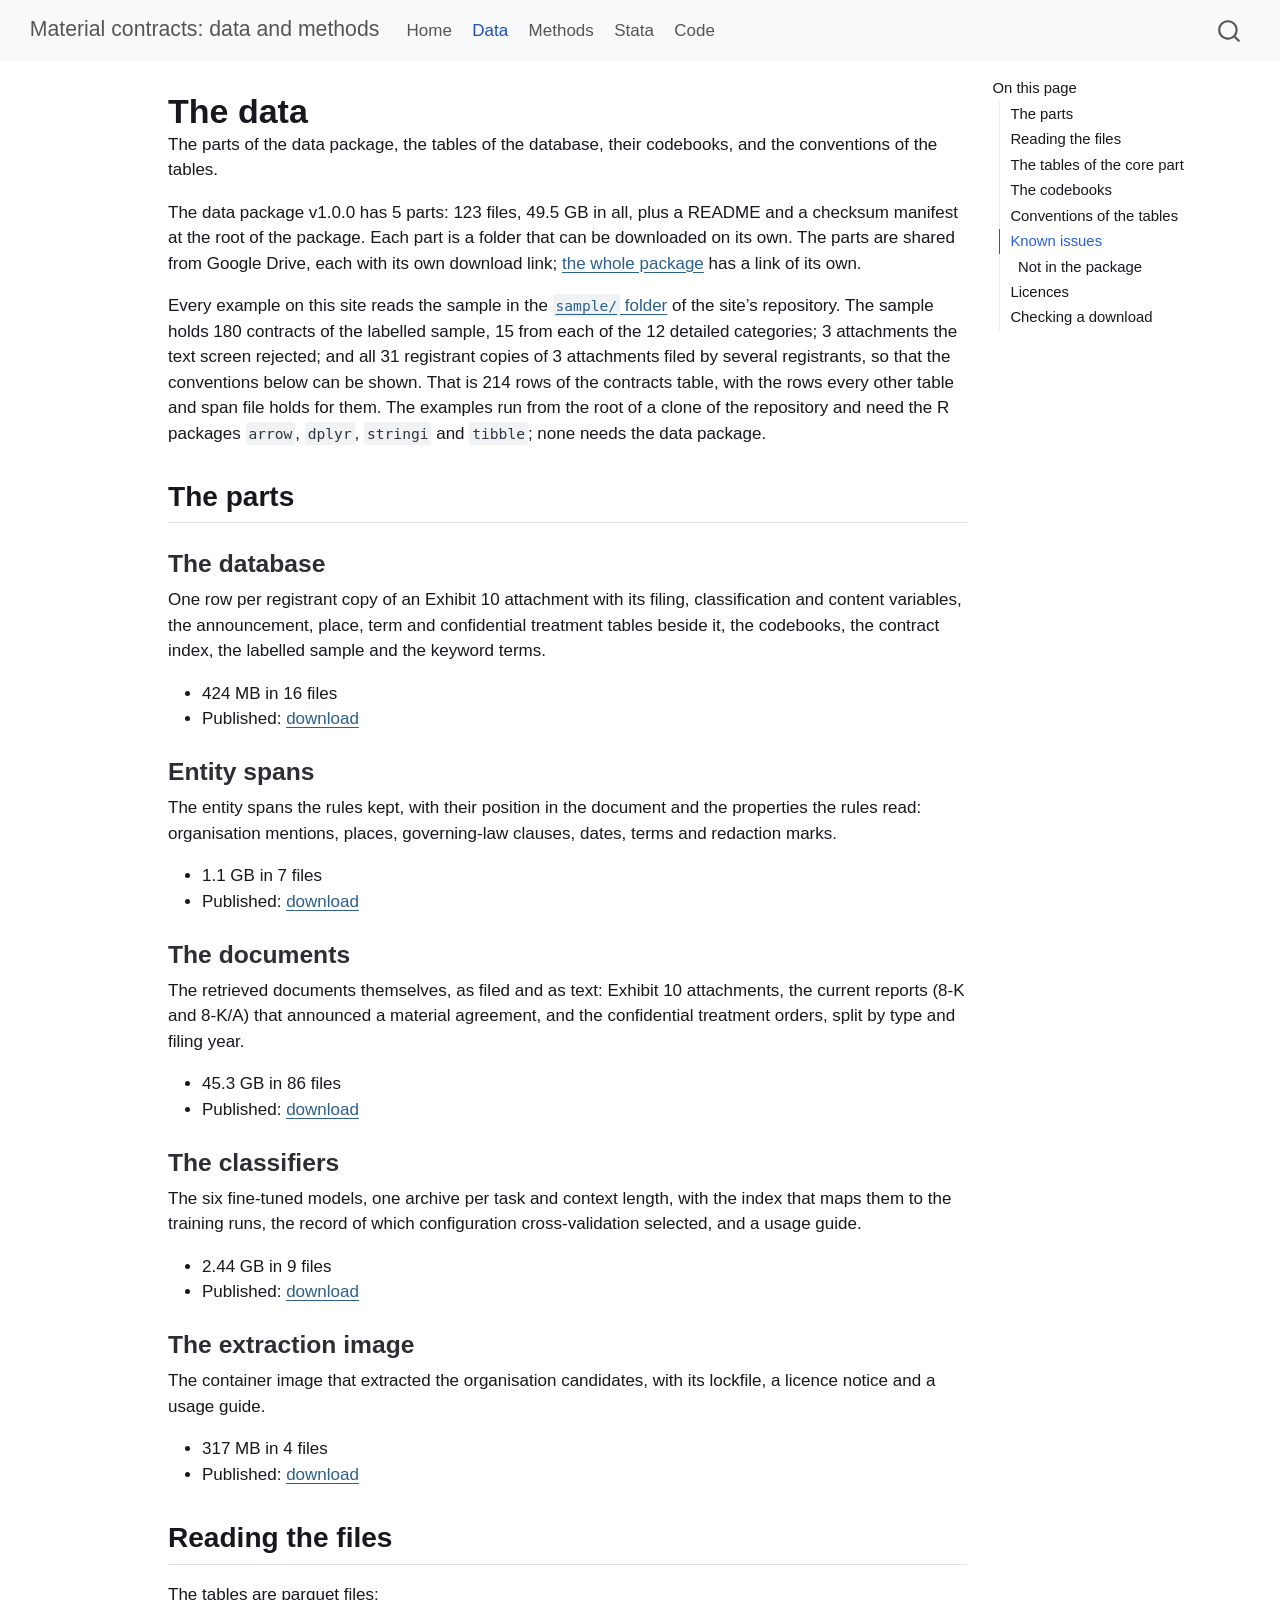
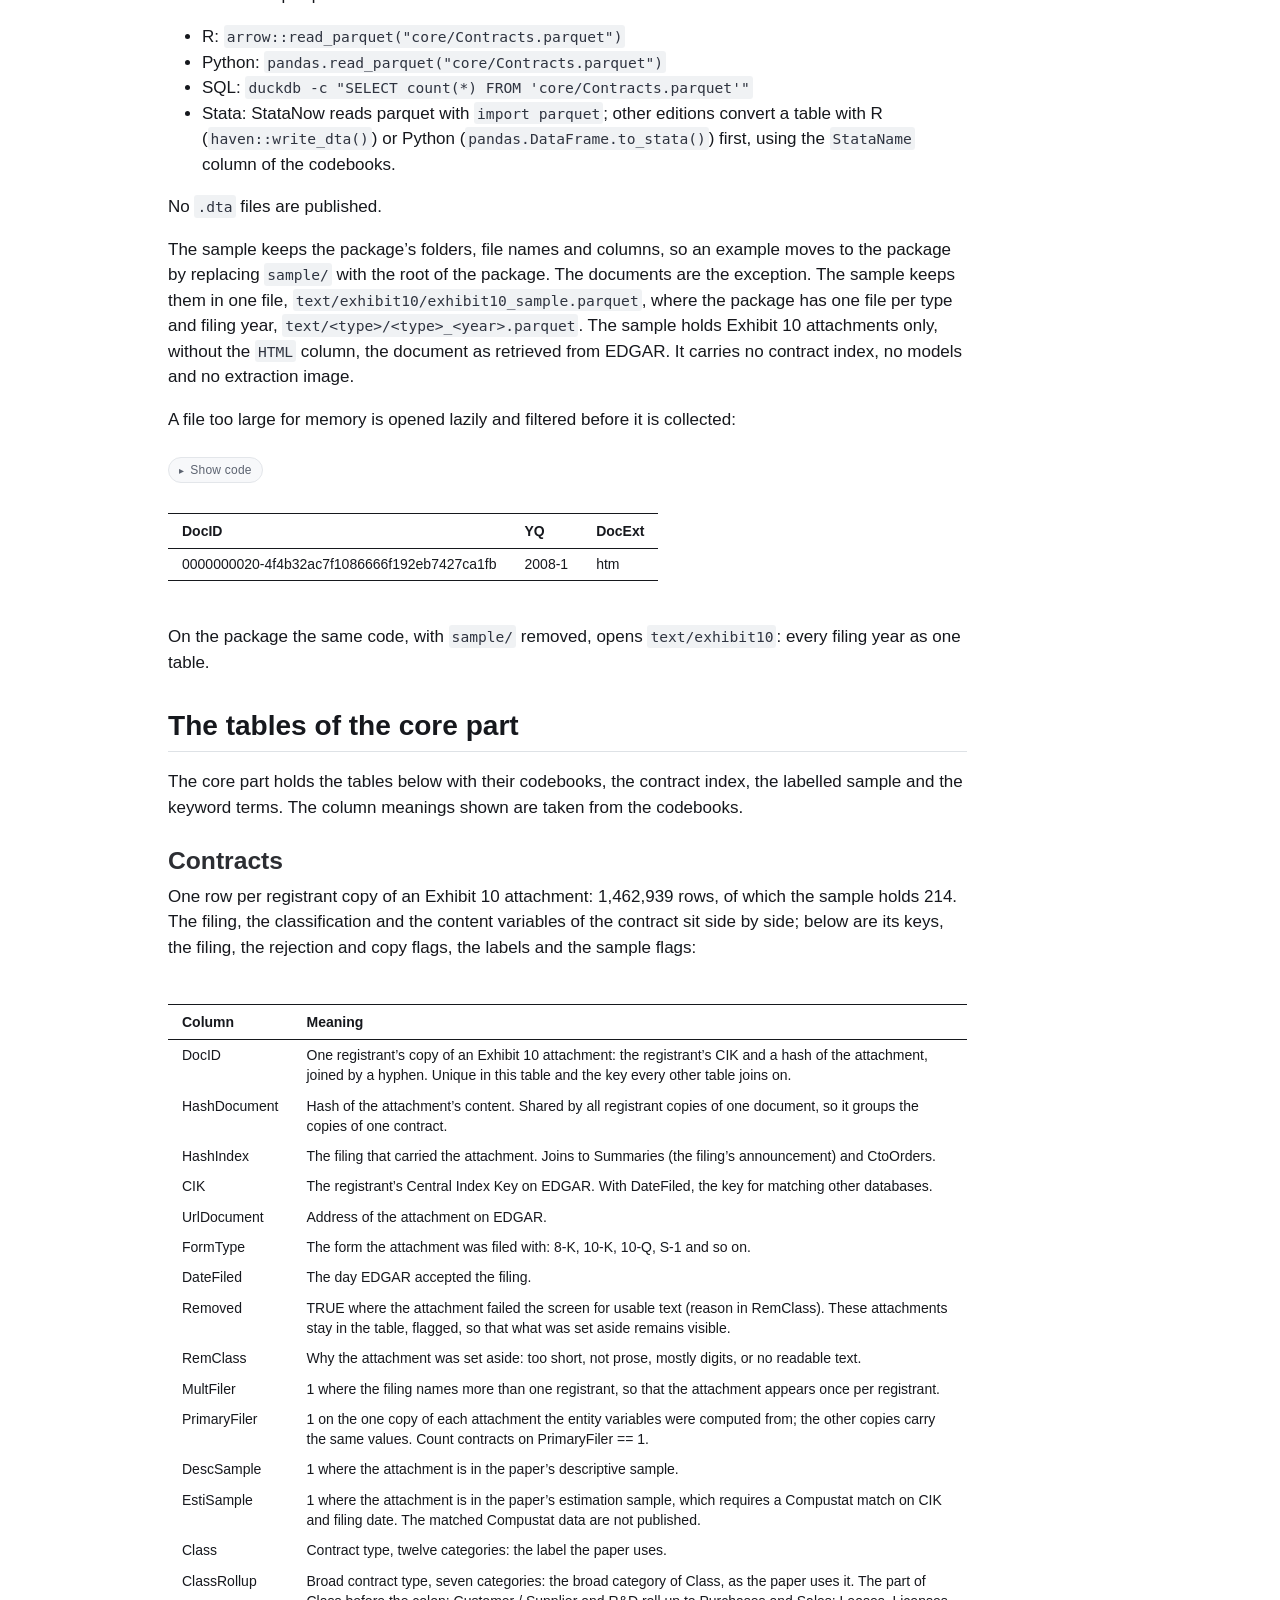
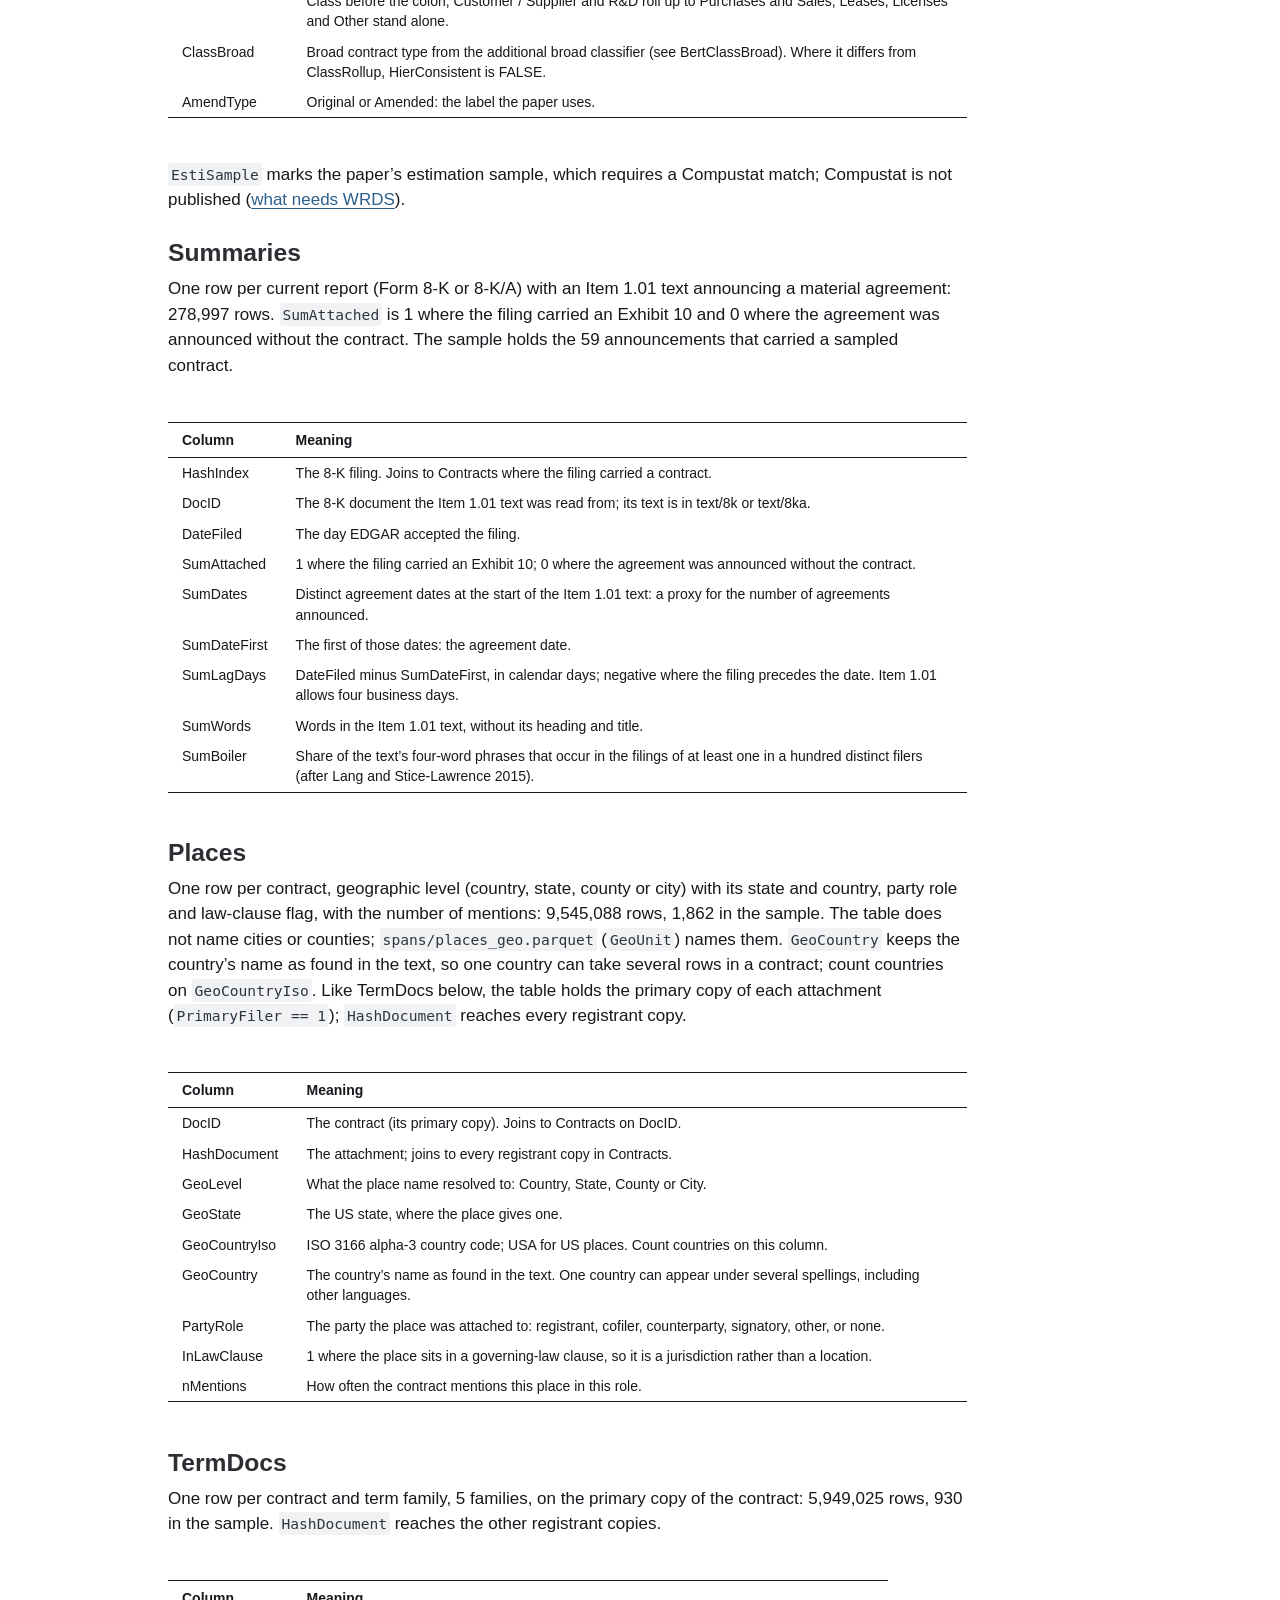
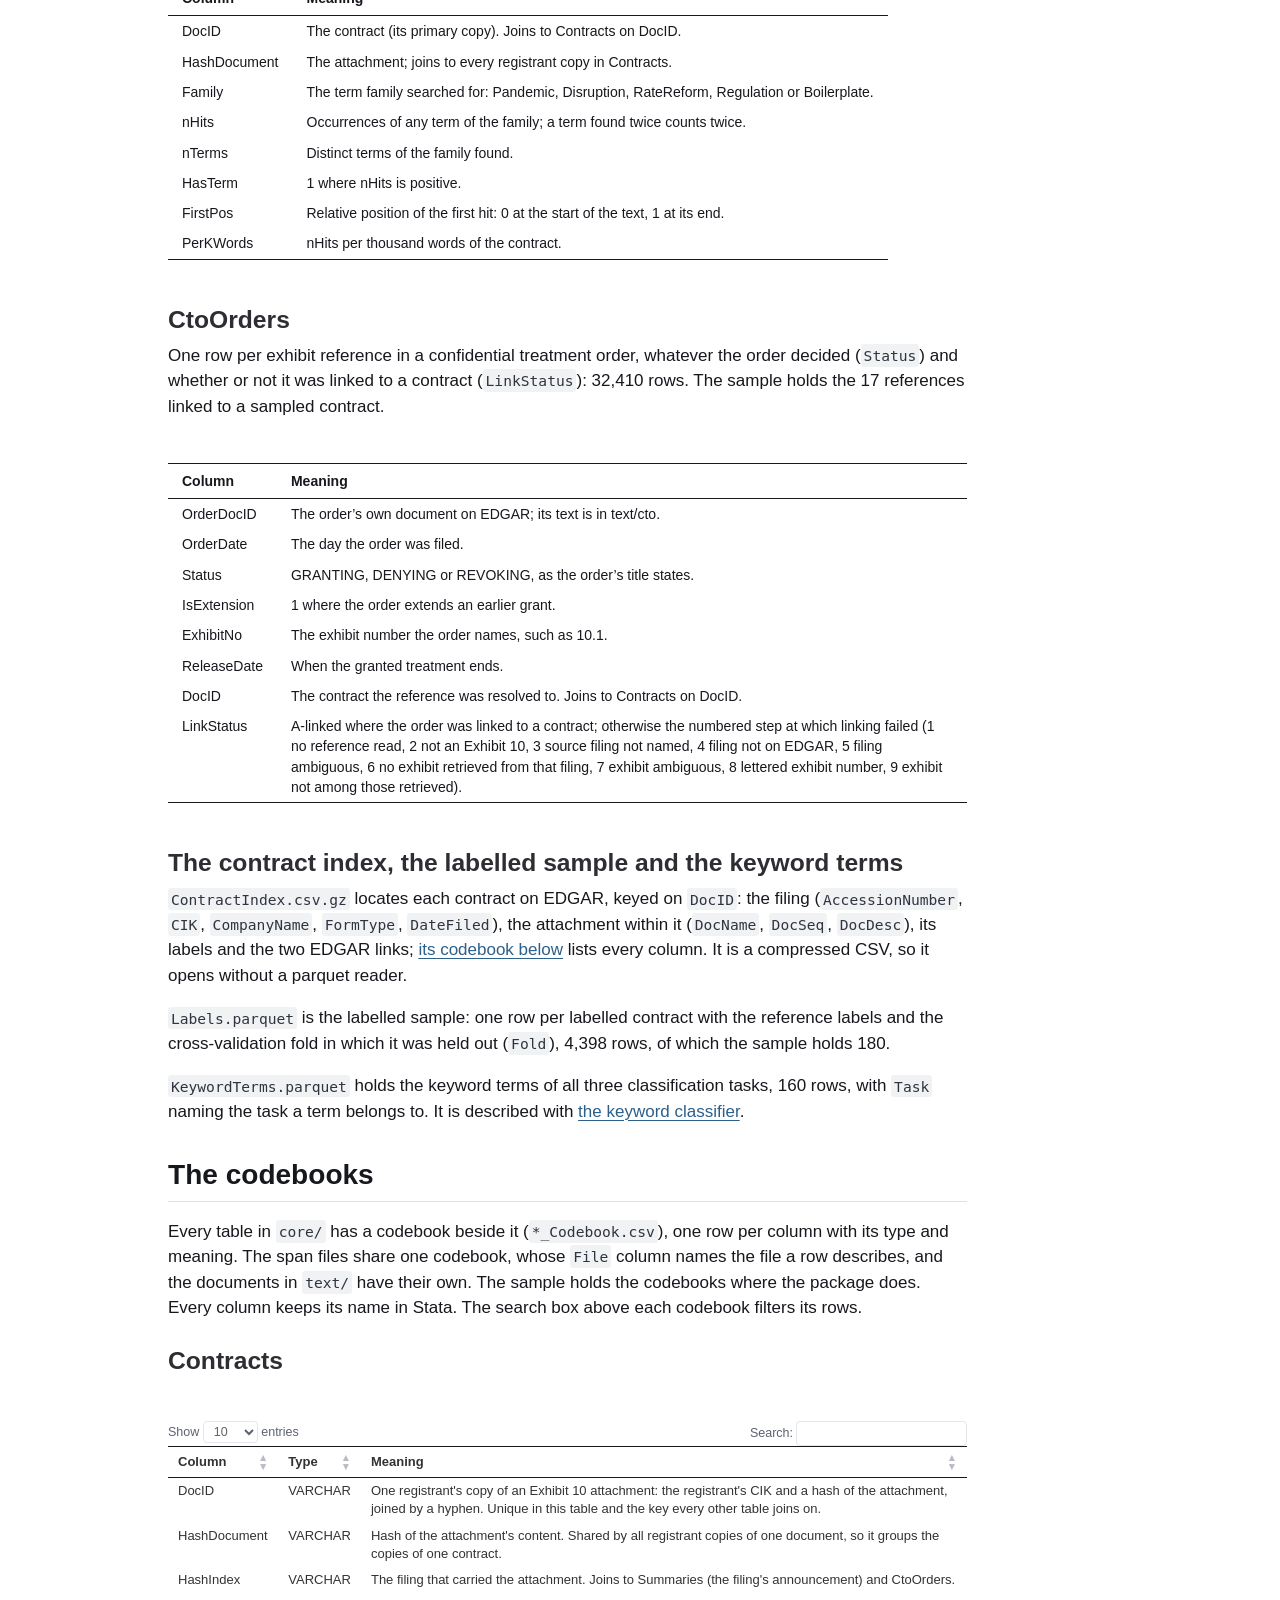
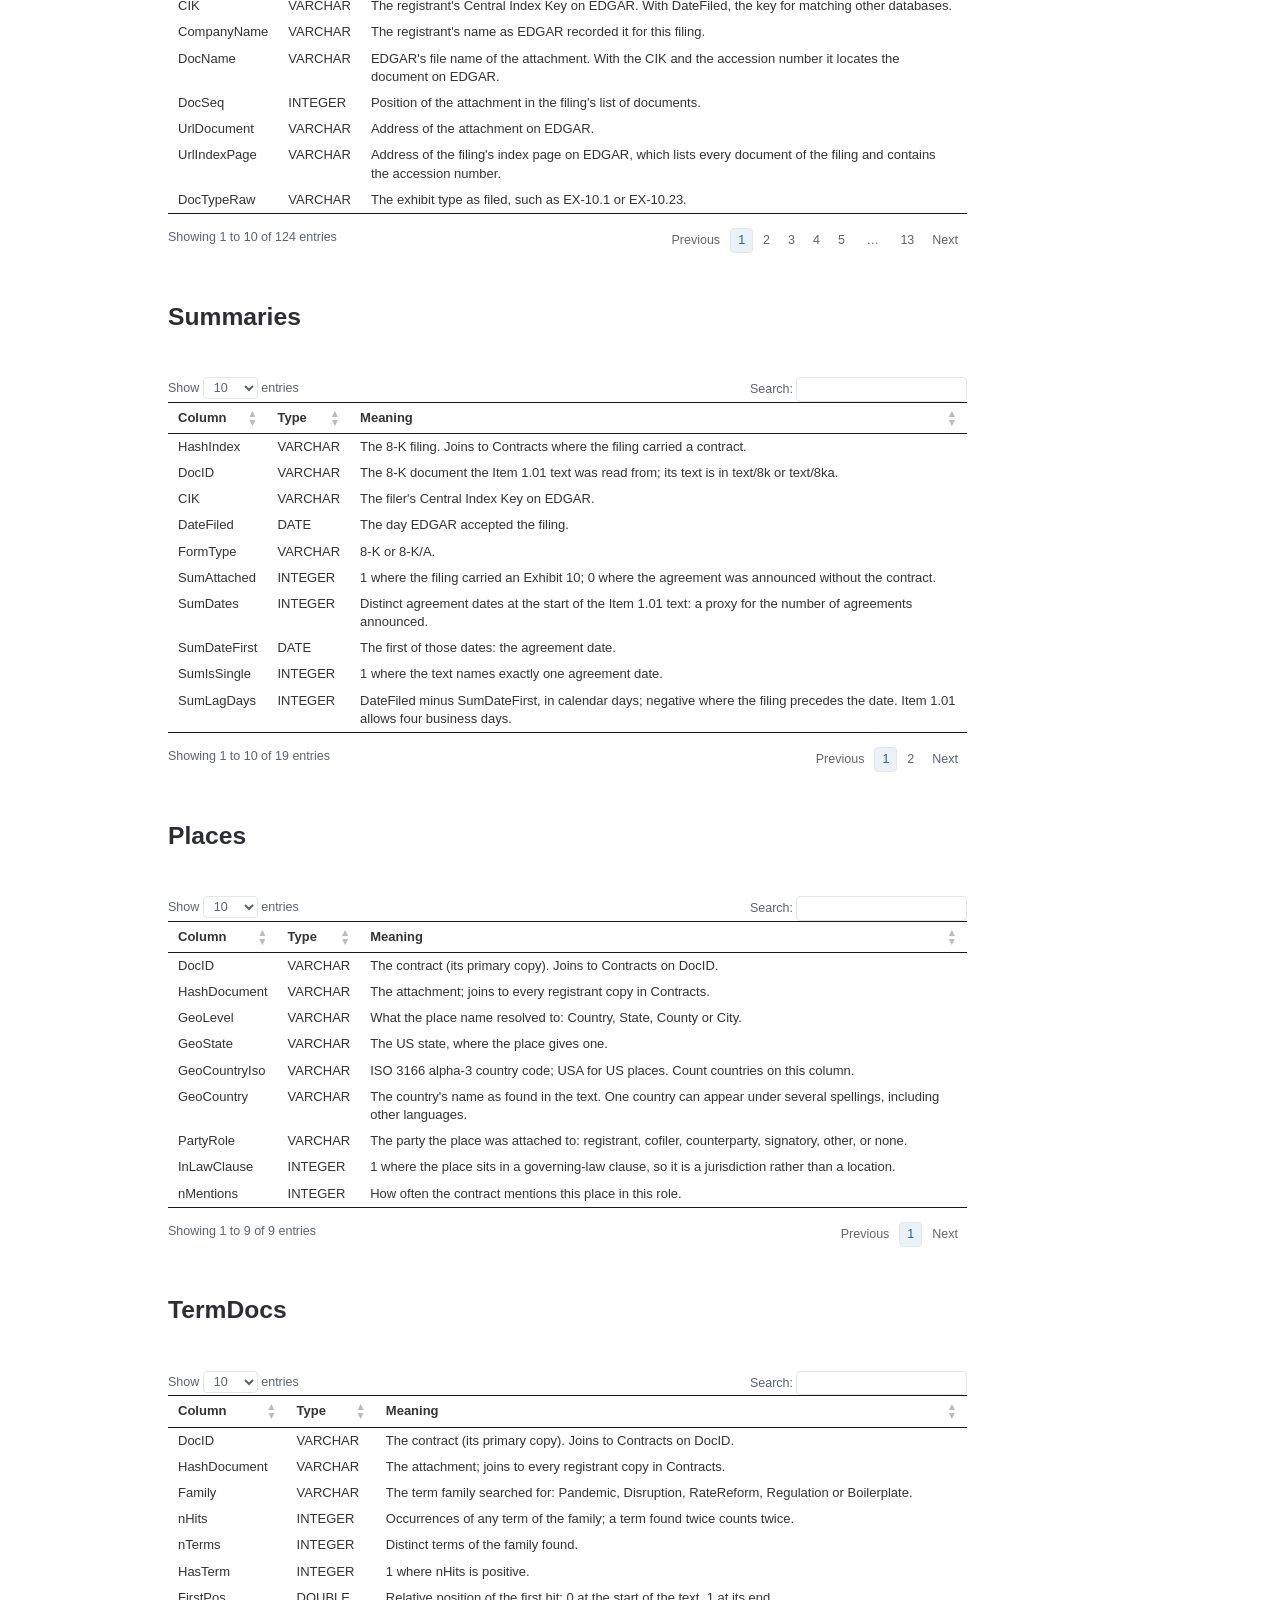
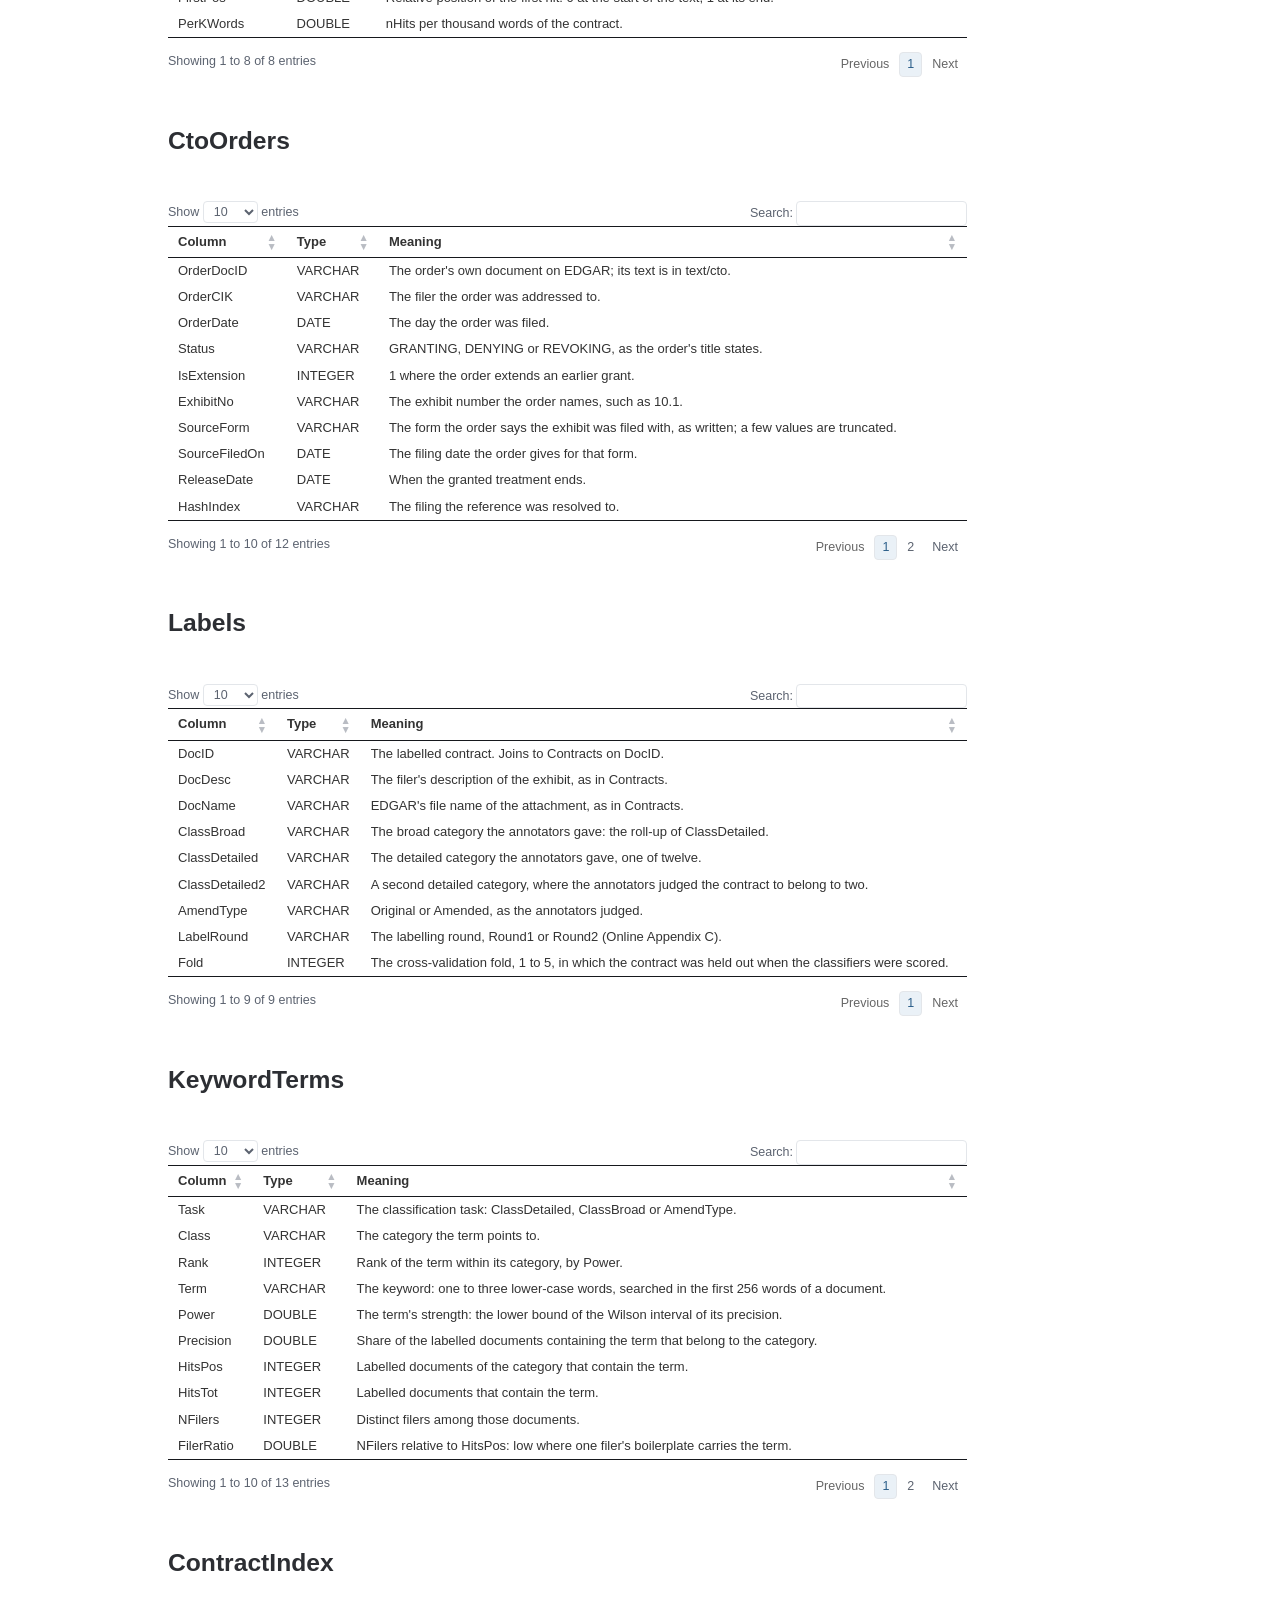
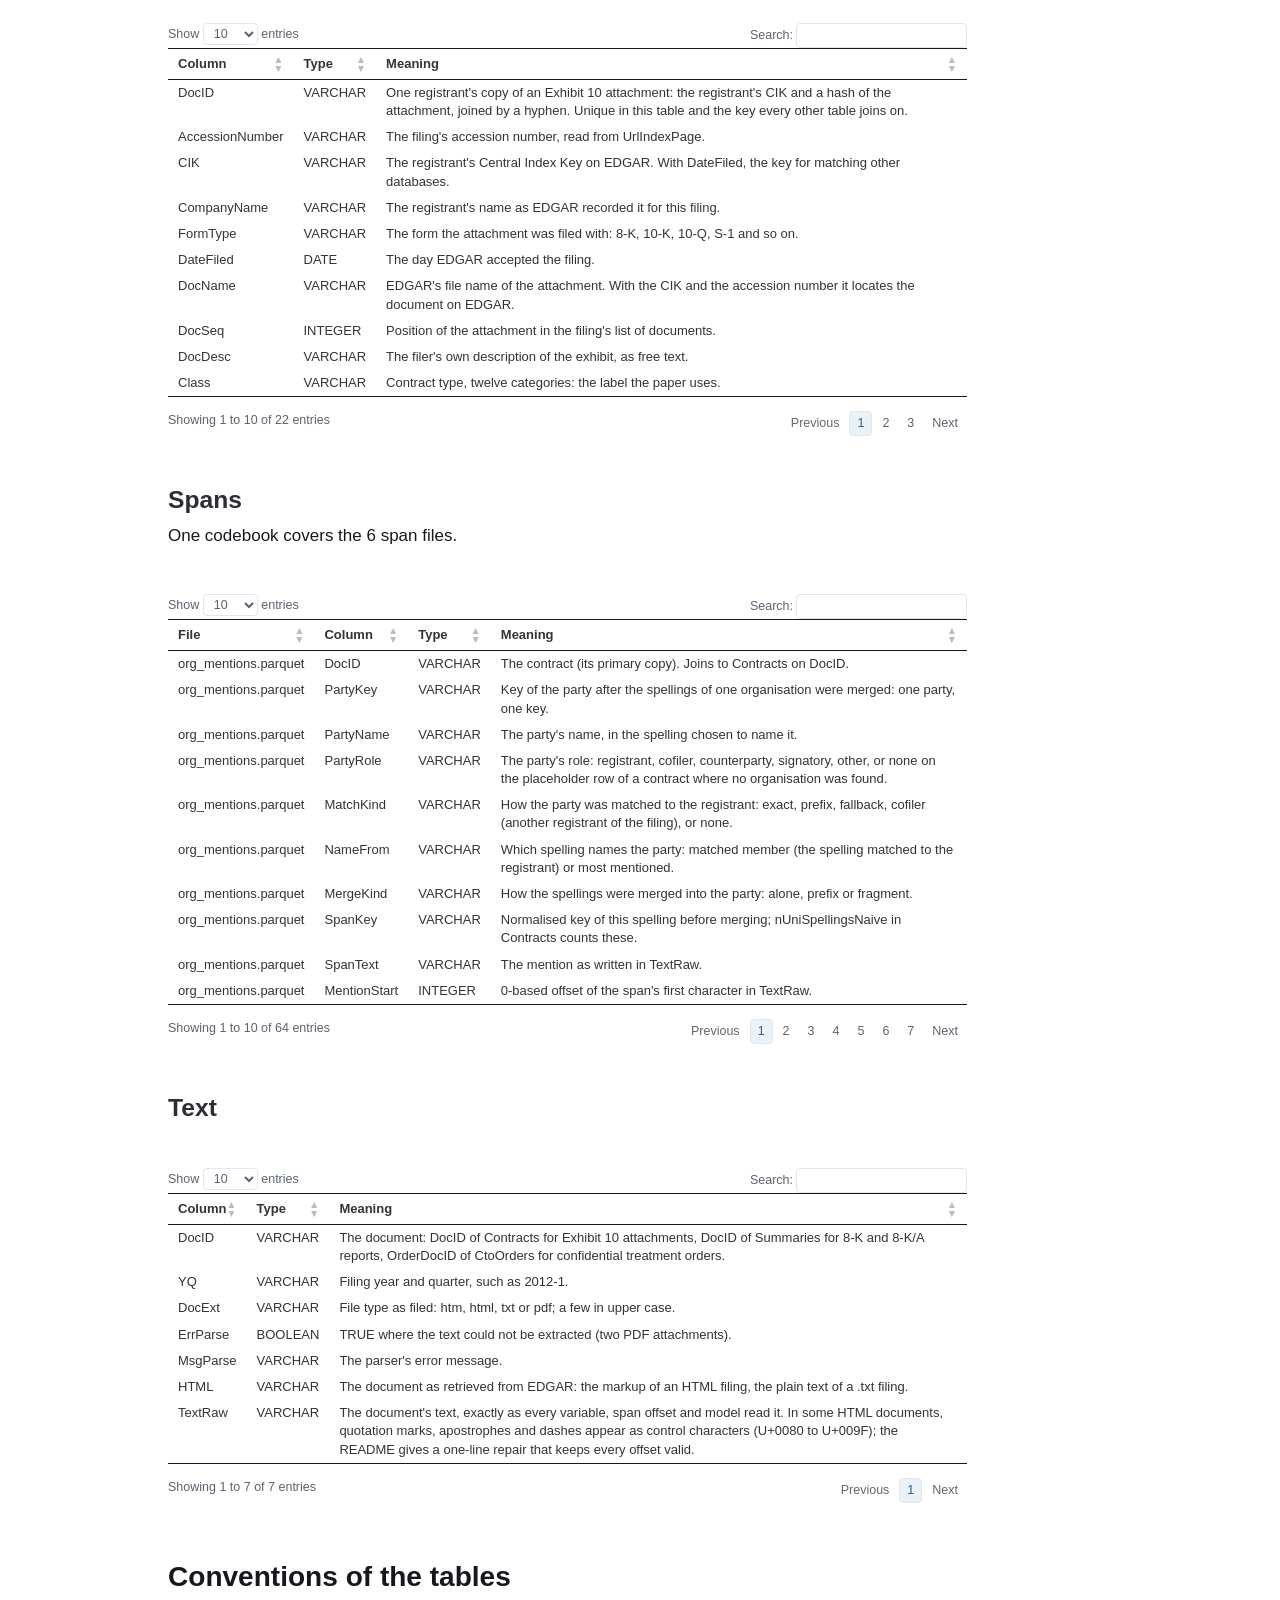
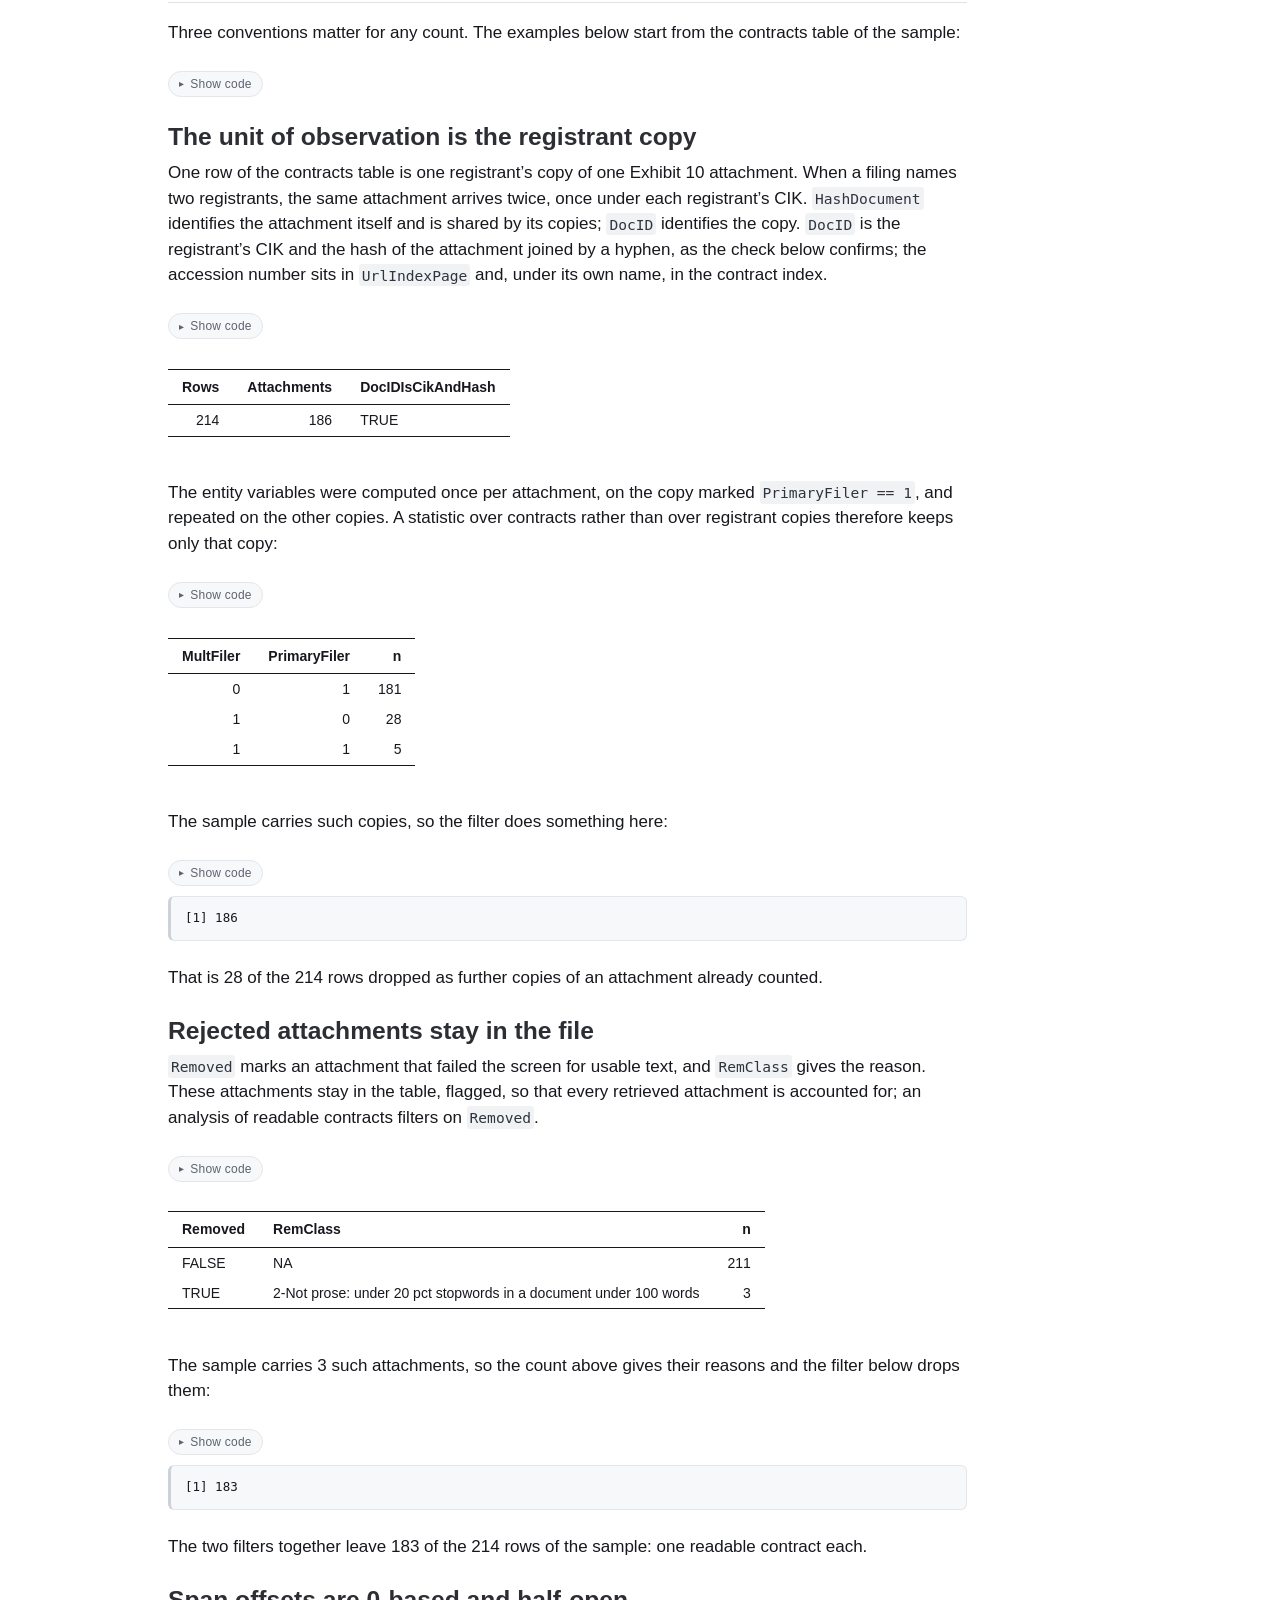
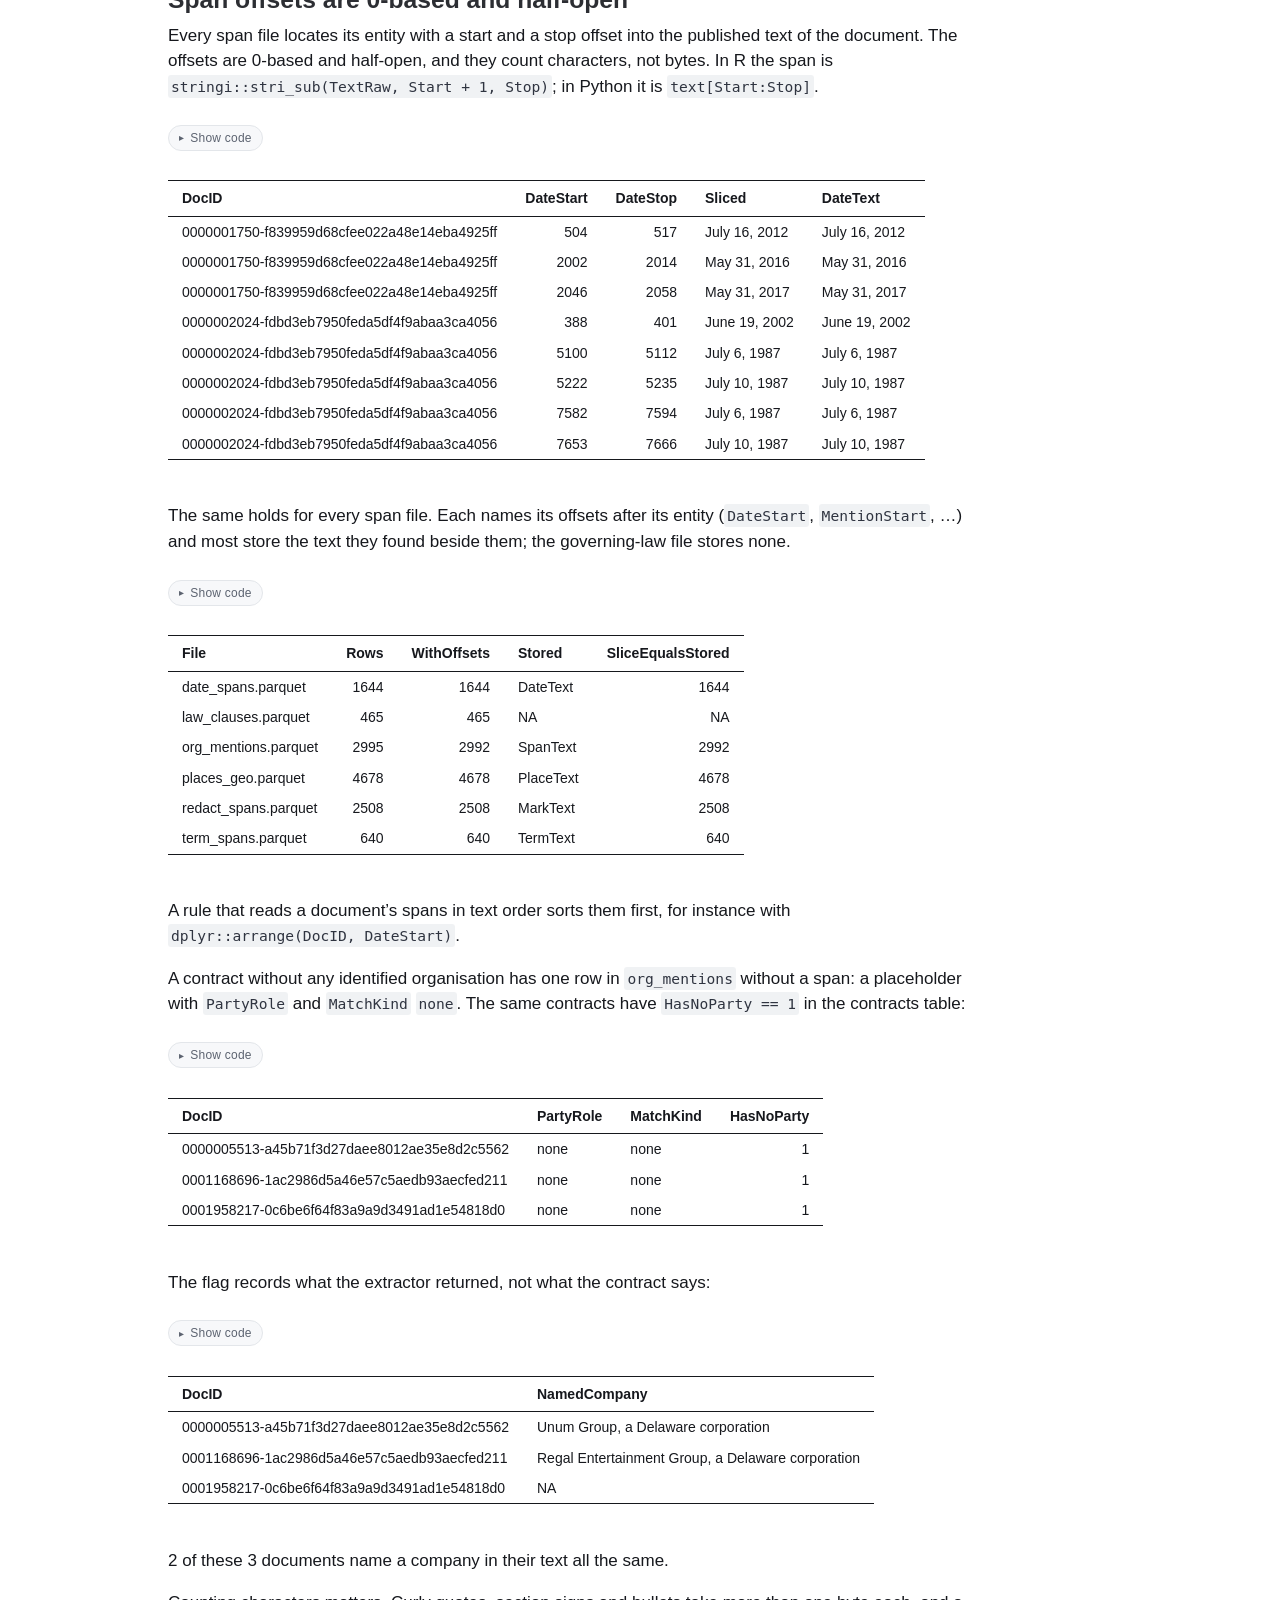
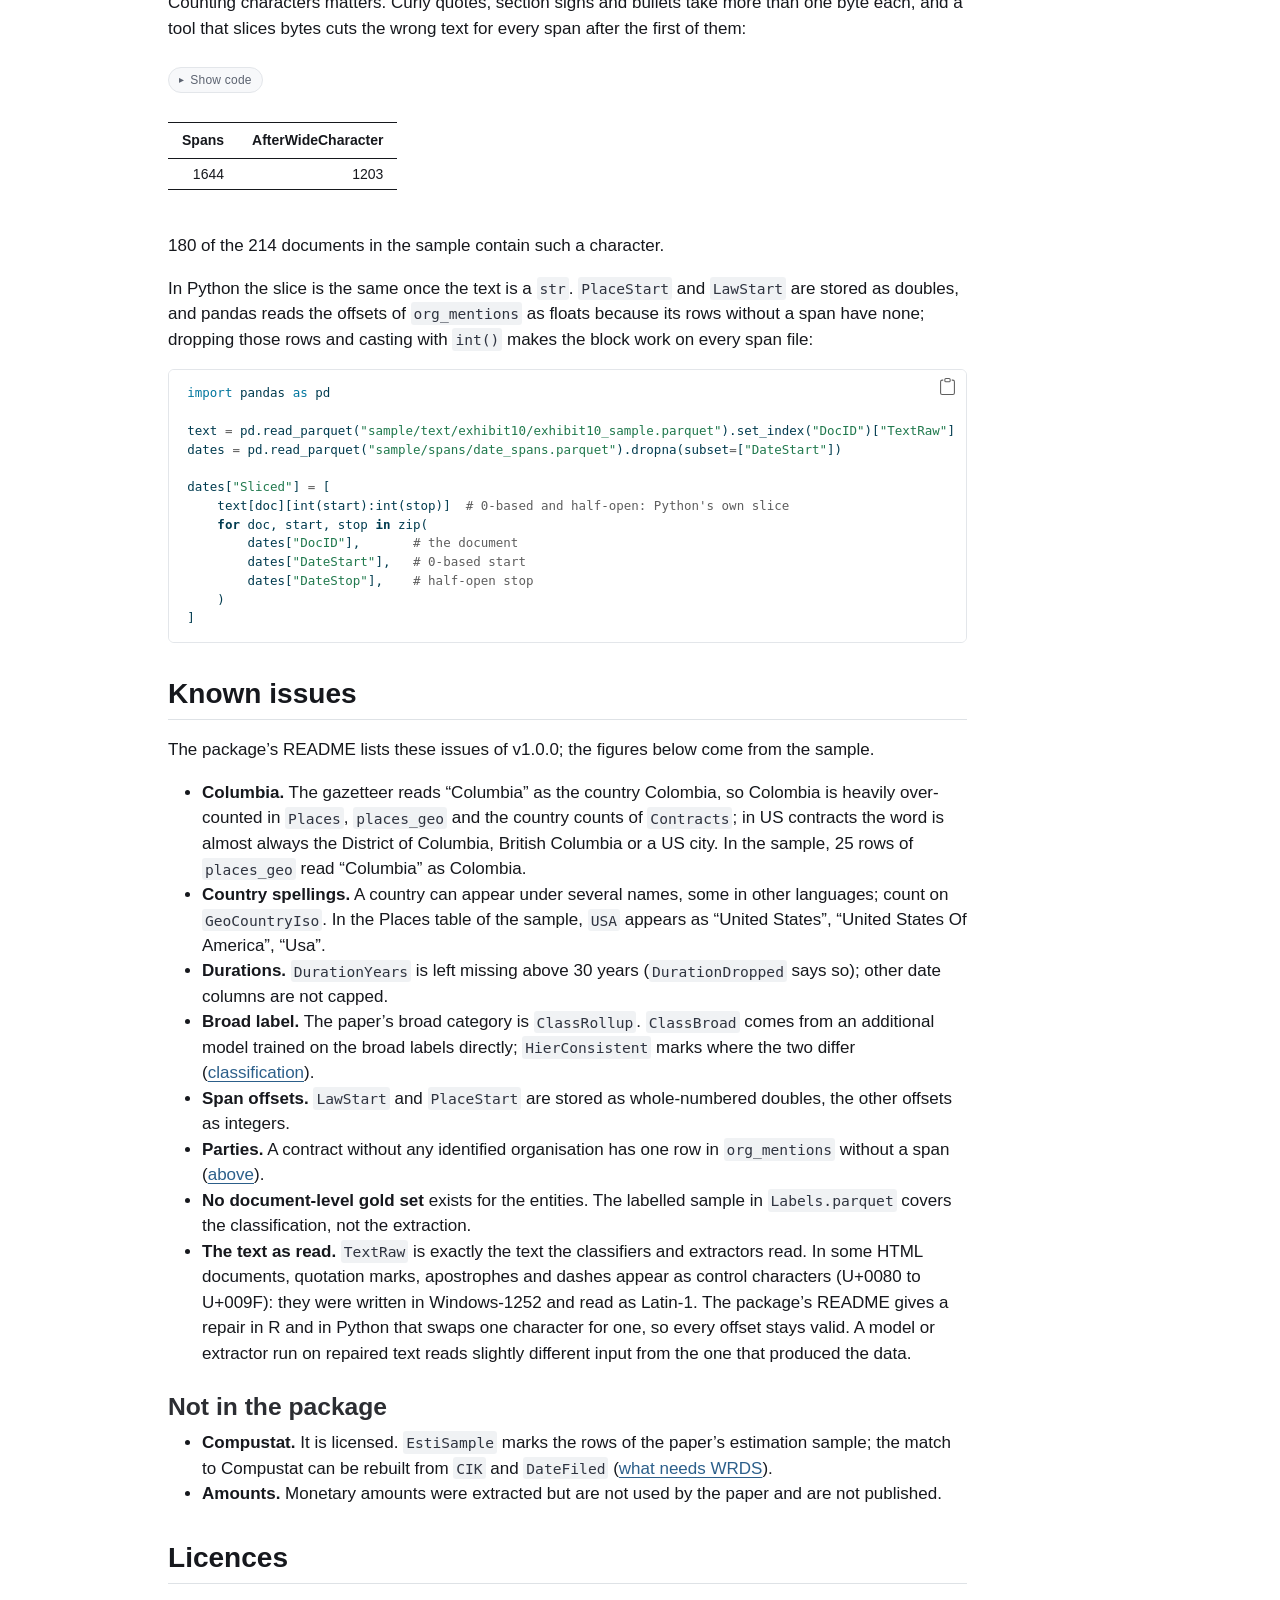
==== commit 3b4b8a3e: "Site: data page description" ====
--- a/docs/data.html
+++ b/docs/data.html
@@ -6,7 +6,7 @@
 
 <meta name="viewport" content="width=device-width, initial-scale=1.0, user-scalable=yes">
 
-<meta name="description" content="The parts of the data package, the tables of the database, their codebooks, and three things to know before counting anything.">
+<meta name="description" content="The parts of the data package, the tables of the database, their codebooks, and the conventions of the tables.">
 
 <title>The data – Material contracts: data and methods</title>
 <style>
@@ -230,7 +230,7 @@
 
 <div>
   <div class="description">
-    The parts of the data package, the tables of the database, their codebooks, and three things to know before counting anything.
+    The parts of the data package, the tables of the database, their codebooks, and the conventions of the tables.
   </div>
 </div>
 
